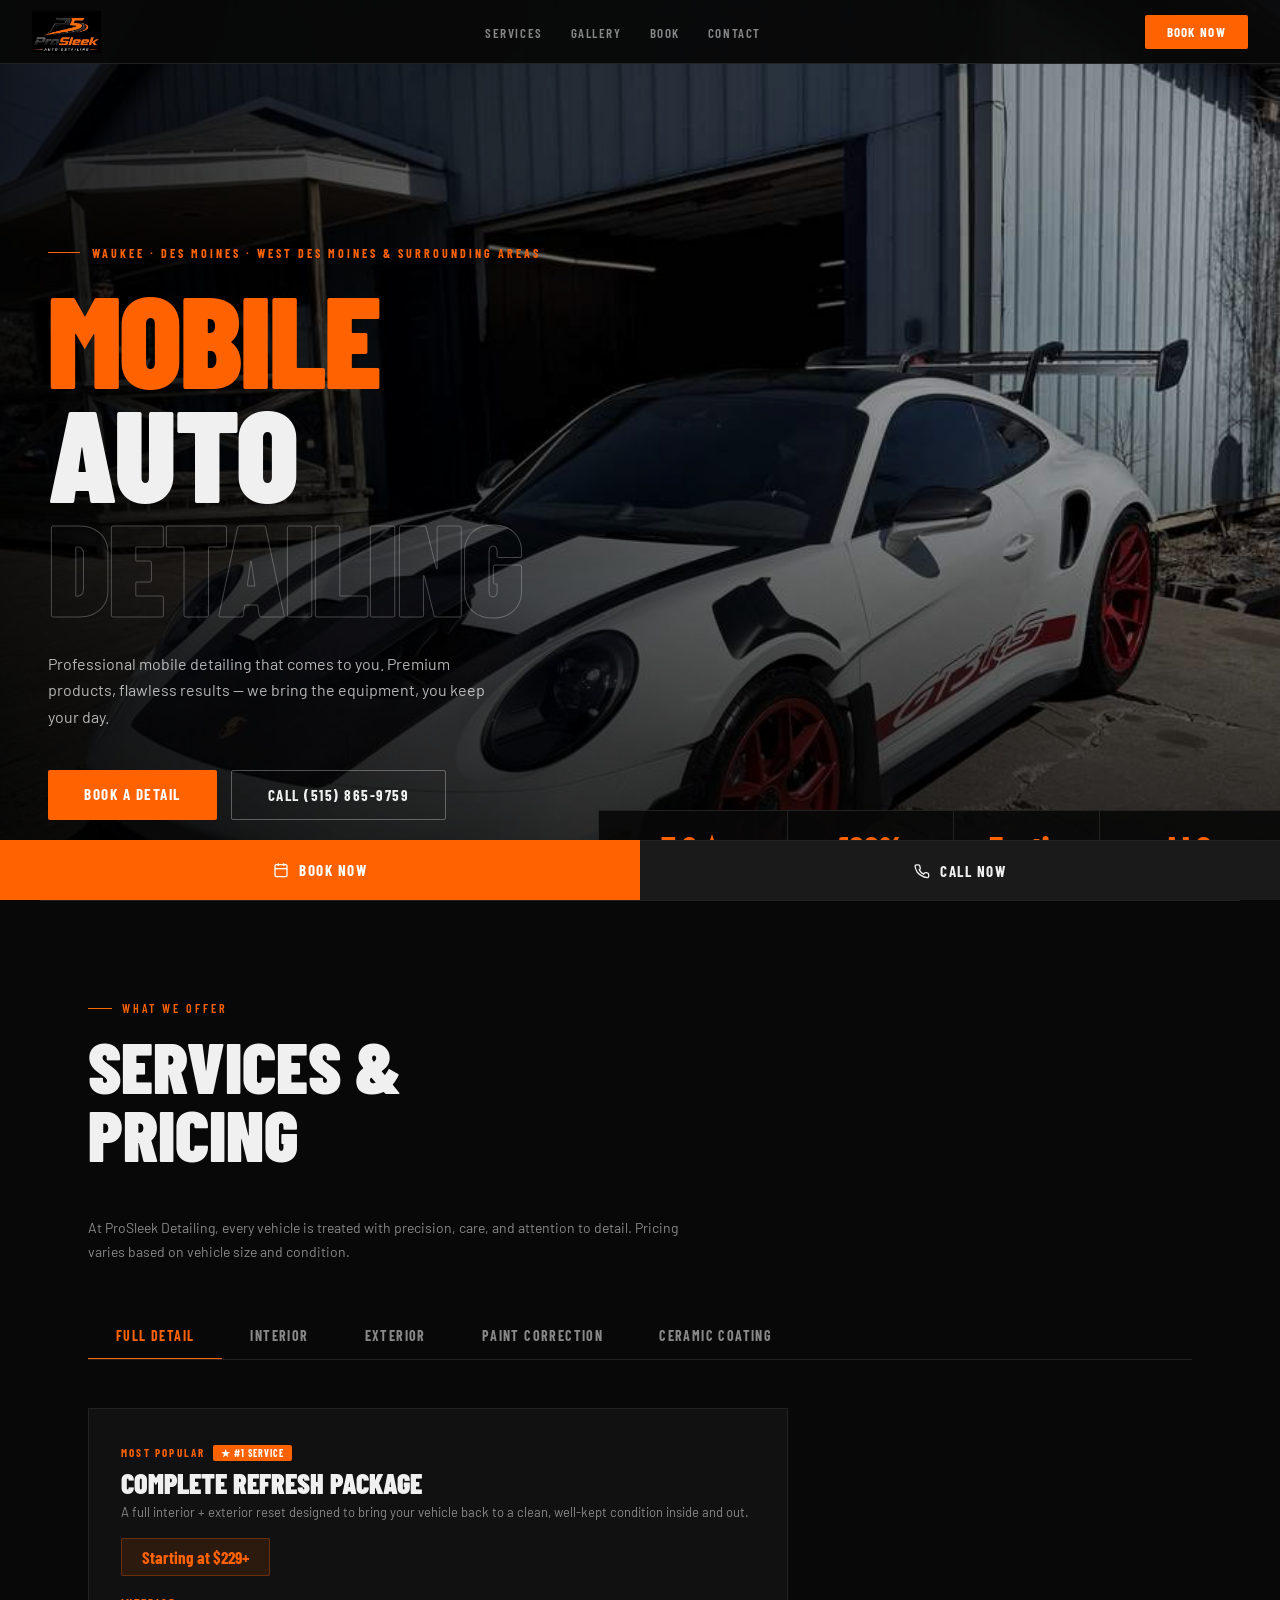
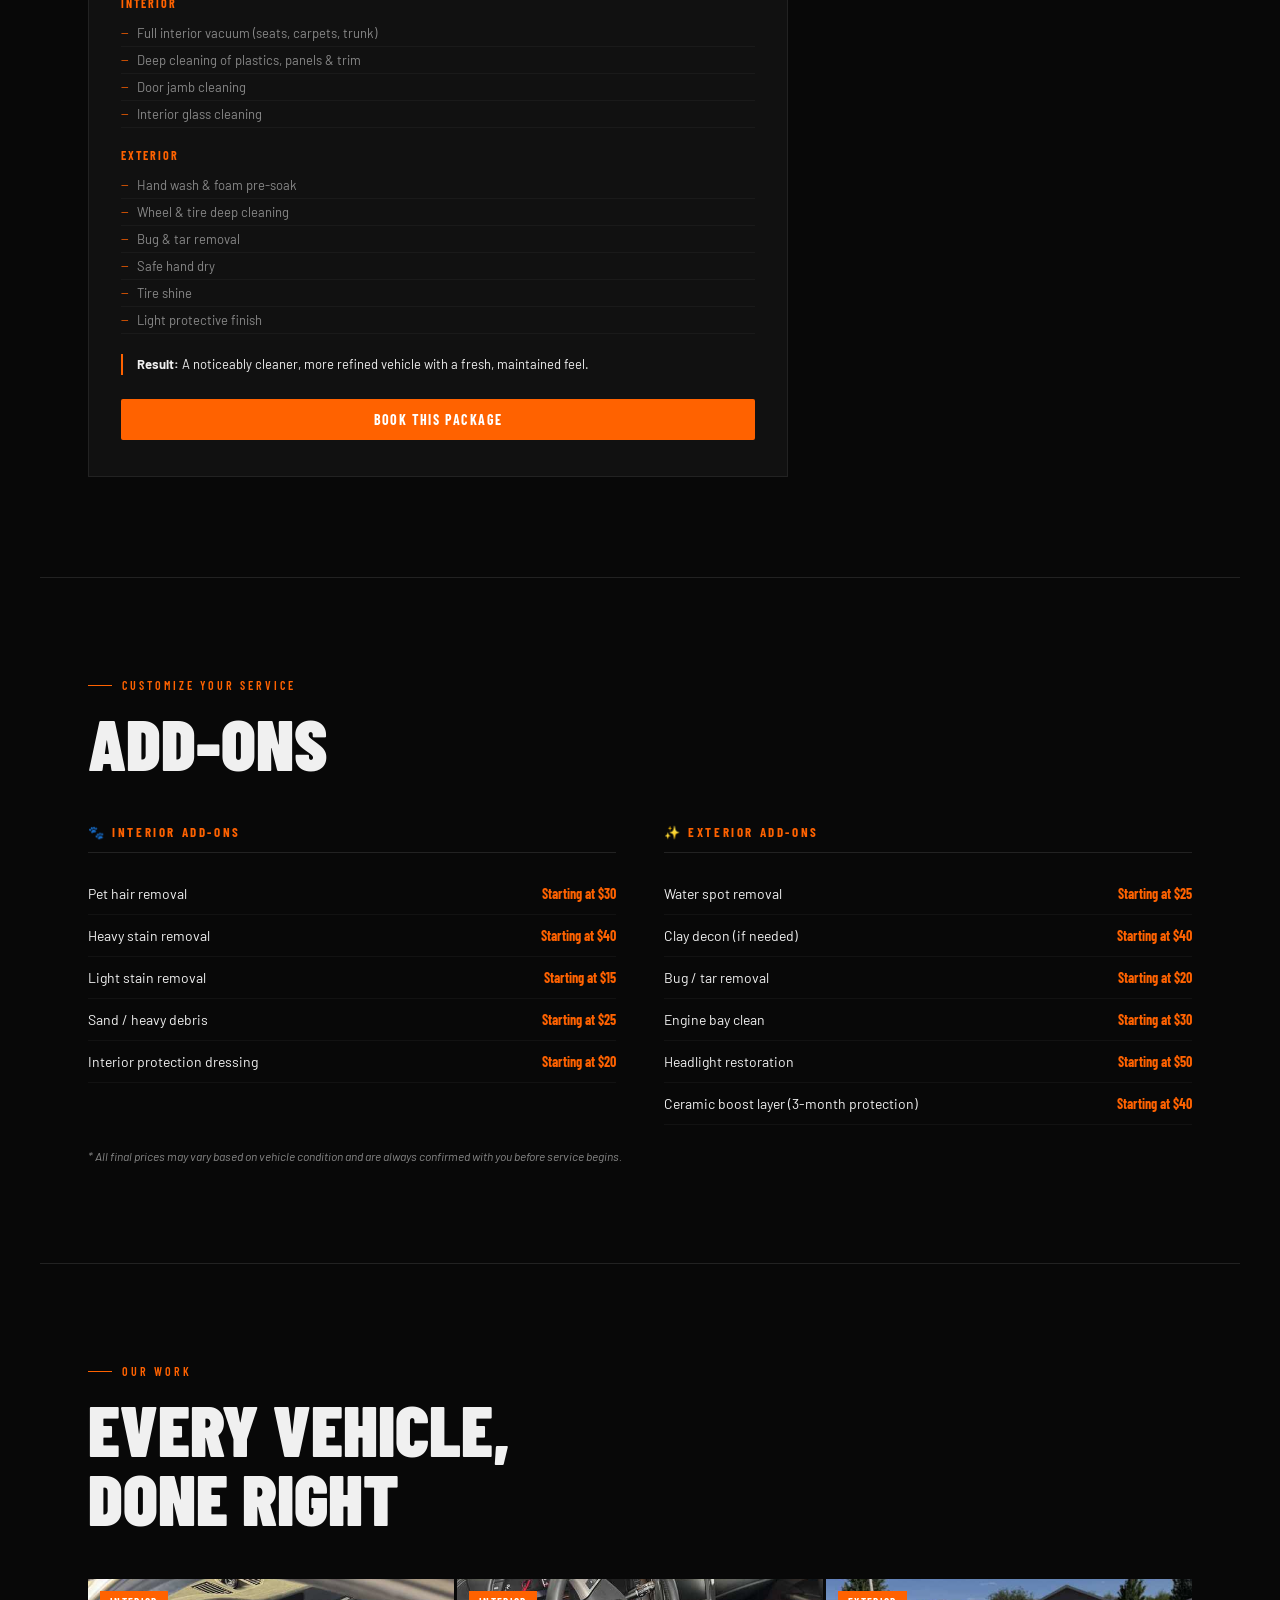
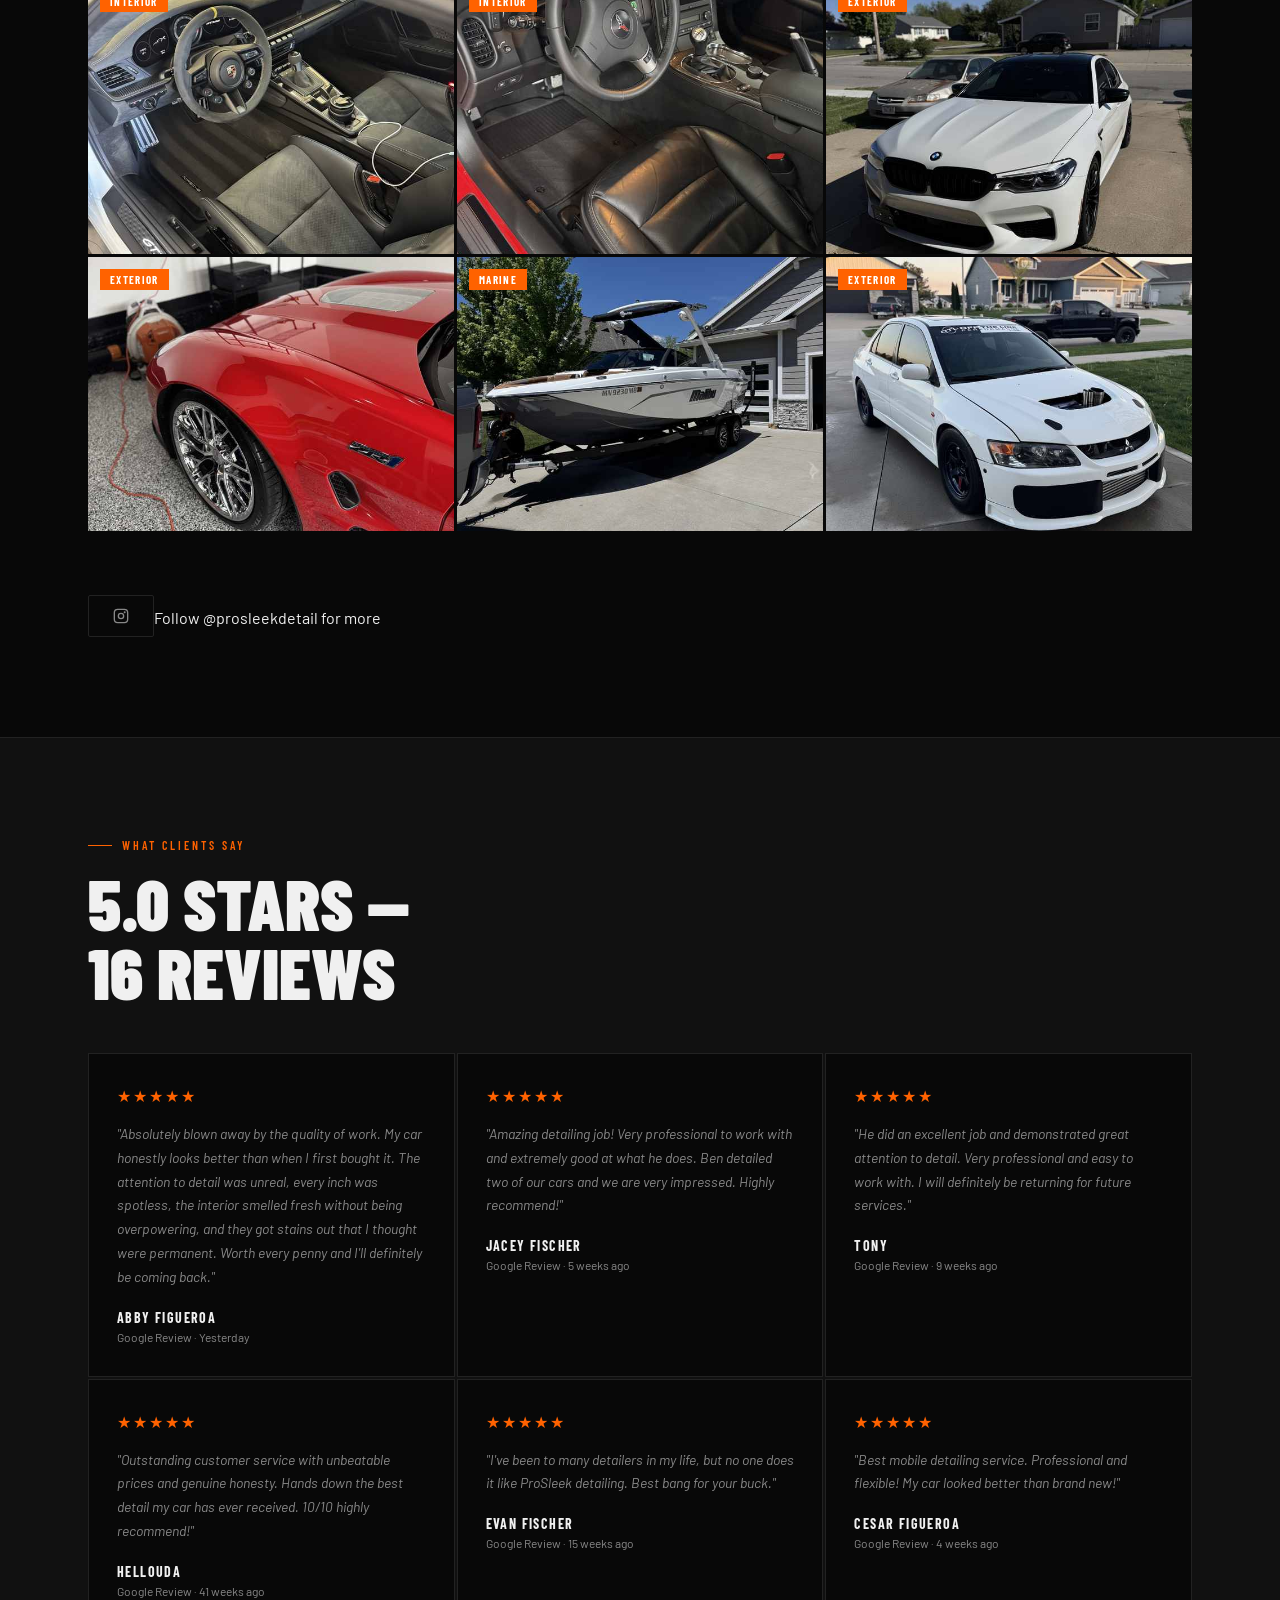
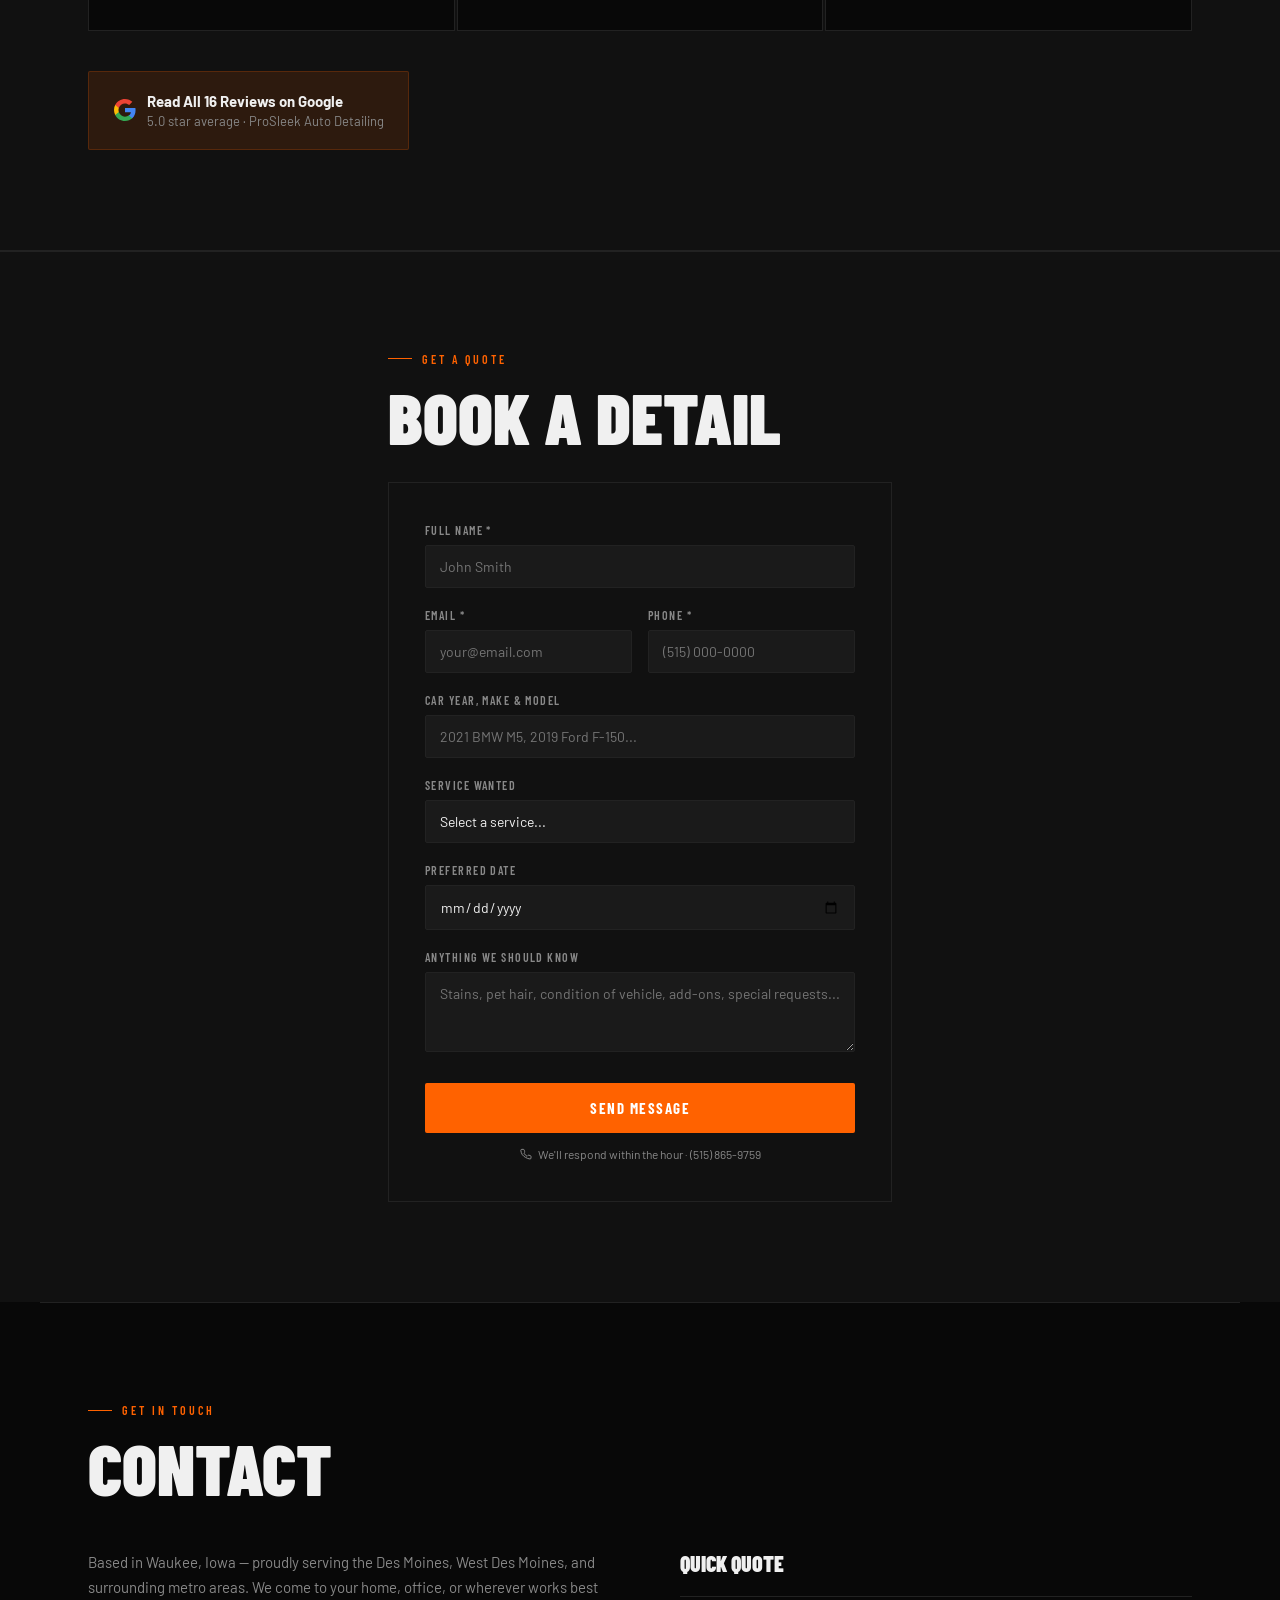
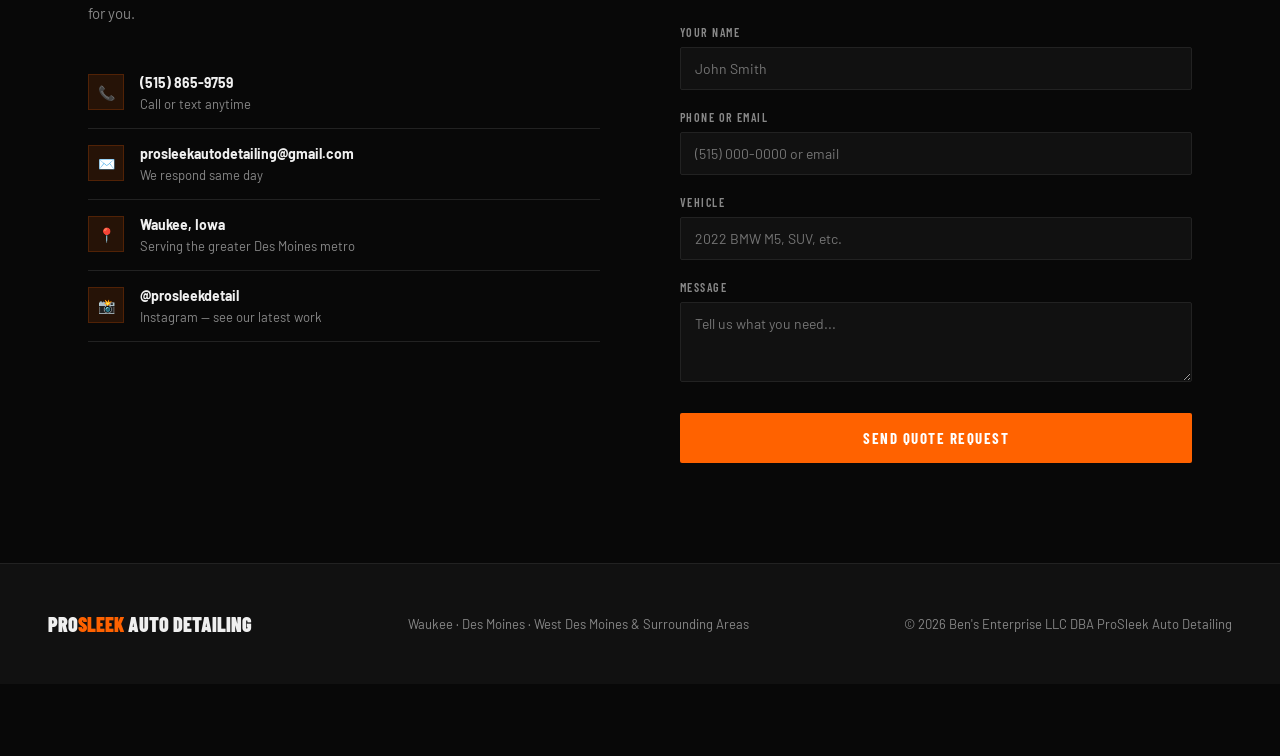
==== index.html @ 7d6d7a56 "Add files via upload" ====
<!DOCTYPE html>
<html lang="en">
<head>
<meta charset="UTF-8">
<meta name="viewport" content="width=device-width, initial-scale=1.0">
<title>ProSleek Auto Detailing — Waukee, IA</title>
<link href="https://fonts.googleapis.com/css2?family=Barlow+Condensed:wght@400;600;700;800;900&family=Barlow:wght@300;400;500&display=swap" rel="stylesheet">
<style>
:root {
  --orange: #FF6200;
  --bg: #080808;
  --surface: #111111;
  --surface2: #1a1a1a;
  --border: #222222;
  --text: #f0f0f0;
  --muted: #888888;
  --orange-dim: rgba(255,98,0,0.12);
}
*{margin:0;padding:0;box-sizing:border-box;}
html{scroll-behavior:smooth;}
body{background:var(--bg);color:var(--text);font-family:'Barlow',sans-serif;font-weight:400;overflow-x:hidden;padding-bottom:72px;}

/* NAV */
nav{position:fixed;top:0;left:0;right:0;z-index:100;display:flex;align-items:center;justify-content:space-between;padding:0 32px;height:64px;background:rgba(8,8,8,0.95);backdrop-filter:blur(16px);border-bottom:1px solid var(--border);}
.nav-logo img{height:40px;width:auto;display:block;}
.nav-links{display:flex;gap:28px;list-style:none;}
.nav-links a{font-family:'Barlow Condensed',sans-serif;font-weight:600;font-size:13px;letter-spacing:0.12em;text-transform:uppercase;color:var(--muted);text-decoration:none;transition:color 0.2s;}
.nav-links a:hover{color:var(--orange);}
.nav-cta{background:var(--orange);color:#fff;padding:9px 22px;border-radius:2px;font-family:'Barlow Condensed',sans-serif;font-weight:700;font-size:13px;letter-spacing:0.1em;text-transform:uppercase;text-decoration:none;transition:opacity 0.2s;}
.nav-cta:hover{opacity:0.85;}
@media(max-width:600px){nav{padding:0 16px;}.nav-links{display:none;}}

/* HERO */
.hero{position:relative;min-height:100vh;display:flex;align-items:flex-end;padding:0 0 80px 0;overflow:hidden;}
.hero-bg{position:absolute;inset:0;background-image:url('[data-uri]');background-size:cover;background-position:center 30%;transform:scale(1.03);animation:heroZoom 8s ease-out forwards;}
@keyframes heroZoom{from{transform:scale(1.08);}to{transform:scale(1.0);}}
.hero-overlay{position:absolute;inset:0;background:linear-gradient(to right, rgba(0,0,0,0.85) 0%, rgba(0,0,0,0.5) 50%, rgba(0,0,0,0.2) 100%), linear-gradient(to top, rgba(0,0,0,0.7) 0%, transparent 60%);}
.hero-content{position:relative;padding:0 48px;max-width:700px;animation:heroIn 0.9s ease-out 0.2s both;}
@keyframes heroIn{from{opacity:0;transform:translateY(30px);}to{opacity:1;transform:translateY(0);}}
.hero-eyebrow{font-family:'Barlow Condensed',sans-serif;font-size:12px;font-weight:700;letter-spacing:0.25em;text-transform:uppercase;color:var(--orange);margin-bottom:20px;display:flex;align-items:center;gap:12px;}
.hero-eyebrow::before{content:'';display:block;width:32px;height:1px;background:var(--orange);}
.hero h1{font-family:'Barlow Condensed',sans-serif;font-weight:900;font-size:clamp(72px,11vw,130px);line-height:0.88;letter-spacing:-0.02em;text-transform:uppercase;margin-bottom:28px;}
.hero h1 .orange{color:var(--orange);}
.hero h1 .outline{-webkit-text-stroke:1px rgba(255,255,255,0.25);color:transparent;}
.hero-sub{font-size:16px;color:rgba(255,255,255,0.7);max-width:440px;line-height:1.65;margin-bottom:40px;}
.hero-actions{display:flex;gap:14px;flex-wrap:wrap;}
.btn-primary{background:var(--orange);color:#fff;padding:15px 36px;font-family:'Barlow Condensed',sans-serif;font-weight:700;font-size:15px;letter-spacing:0.1em;text-transform:uppercase;text-decoration:none;border:none;cursor:pointer;border-radius:2px;transition:opacity 0.2s,transform 0.15s;display:inline-block;}
.btn-primary:hover{opacity:0.88;transform:translateY(-1px);}
.btn-ghost{background:transparent;color:var(--text);padding:15px 36px;font-family:'Barlow Condensed',sans-serif;font-weight:700;font-size:15px;letter-spacing:0.1em;text-transform:uppercase;text-decoration:none;border:1px solid rgba(255,255,255,0.3);cursor:pointer;border-radius:2px;transition:border-color 0.2s,color 0.2s;display:inline-block;}
.btn-ghost:hover{border-color:var(--orange);color:var(--orange);}
.hero-stats{position:absolute;bottom:0;right:0;display:flex;background:rgba(8,8,8,0.9);border-top:1px solid var(--border);border-left:1px solid var(--border);}
.hero-stat{padding:20px 32px;border-right:1px solid var(--border);text-align:center;}
.hero-stat:last-child{border-right:none;}
.hero-stat-num{font-family:'Barlow Condensed',sans-serif;font-weight:900;font-size:32px;color:var(--orange);line-height:1;}
.hero-stat-label{font-size:11px;letter-spacing:0.12em;text-transform:uppercase;color:var(--muted);margin-top:4px;}
@media(max-width:768px){.hero-content{padding:0 24px;}.hero-stats{position:relative;bottom:auto;right:auto;width:100%;margin-top:40px;}.hero-stat{flex:1;padding:16px 12px;}.hero-stat-num{font-size:24px;}}

/* SECTION COMMON */
.section{padding:100px 48px;max-width:1200px;margin:0 auto;}
.section-label{font-family:'Barlow Condensed',sans-serif;font-size:12px;font-weight:600;letter-spacing:0.25em;text-transform:uppercase;color:var(--orange);margin-bottom:16px;display:flex;align-items:center;gap:10px;}
.section-label::before{content:'';display:block;width:24px;height:1px;background:var(--orange);}
.section-title{font-family:'Barlow Condensed',sans-serif;font-weight:900;font-size:clamp(40px,6vw,72px);line-height:0.95;text-transform:uppercase;margin-bottom:48px;}
@media(max-width:600px){.section{padding:72px 20px;}}

/* DIVIDER */
.divider{border:none;border-top:1px solid var(--border);margin:0;}

/* PHOTO STRIP */
.photo-strip{display:grid;grid-template-columns:repeat(4,1fr);gap:3px;}
@media(max-width:768px){.photo-strip{grid-template-columns:repeat(2,1fr);}}
.strip-item{aspect-ratio:4/3;overflow:hidden;position:relative;cursor:pointer;}
.strip-item img{width:100%;height:100%;object-fit:cover;transition:transform 0.5s ease,filter 0.3s;filter:grayscale(15%) brightness(0.9);}
.strip-item:hover img{transform:scale(1.06);filter:grayscale(0%) brightness(1);}
.strip-item-label{position:absolute;bottom:0;left:0;right:0;background:linear-gradient(transparent,rgba(0,0,0,0.75));padding:20px 14px 12px;font-family:'Barlow Condensed',sans-serif;font-size:12px;font-weight:700;letter-spacing:0.15em;text-transform:uppercase;color:rgba(255,255,255,0.7);opacity:0;transition:opacity 0.3s;}
.strip-item:hover .strip-item-label{opacity:1;}

/* SERVICES */
.service-tabs{display:flex;gap:0;margin-bottom:48px;border-bottom:1px solid var(--border);overflow-x:auto;-webkit-overflow-scrolling:touch;scrollbar-width:none;white-space:nowrap;}
.service-tabs::-webkit-scrollbar{display:none;}
.tab-btn{font-family:'Barlow Condensed',sans-serif;font-weight:700;font-size:14px;letter-spacing:0.1em;text-transform:uppercase;color:var(--muted);background:none;border:none;padding:14px 28px;cursor:pointer;border-bottom:2px solid transparent;margin-bottom:-1px;transition:color 0.2s,border-color 0.2s;}
.tab-btn.active{color:var(--orange);border-bottom-color:var(--orange);}
.tab-btn:hover:not(.active){color:var(--text);}
.tab-panels-wrap{min-height:520px;}
.tab-panel{display:none;animation:fadeTab 0.2s ease;}
@keyframes fadeTab{from{opacity:0;}to{opacity:1;}}
.tab-panel.active{display:grid;grid-template-columns:repeat(auto-fill,minmax(320px,1fr));gap:2px;}
@media(max-width:600px){.tab-panels-wrap{min-height:auto;}}
.service-card{background:var(--surface);padding:36px 32px;border:1px solid var(--border);position:relative;overflow:hidden;transition:border-color 0.2s;}
.service-card:hover{border-color:rgba(255,98,0,0.4);}
.service-card::before{content:'';position:absolute;top:0;left:0;right:0;height:2px;background:var(--orange);transform:scaleX(0);transform-origin:left;transition:transform 0.3s;}
.service-card:hover::before{transform:scaleX(1);}
.card-tier{font-family:'Barlow Condensed',sans-serif;font-size:11px;font-weight:700;letter-spacing:0.2em;text-transform:uppercase;color:var(--orange);margin-bottom:8px;}
.card-name{font-family:'Barlow Condensed',sans-serif;font-weight:900;font-size:28px;text-transform:uppercase;margin-bottom:6px;line-height:1;}
.card-desc{font-size:13px;color:var(--muted);margin-bottom:16px;line-height:1.5;}
.card-time{font-size:12px;color:var(--muted);margin-bottom:20px;display:flex;align-items:center;gap:6px;}
.card-pricing{display:flex;gap:10px;margin-bottom:20px;flex-wrap:wrap;}
.price-chip{background:var(--orange-dim);border:1px solid rgba(255,98,0,0.3);padding:8px 20px;border-radius:2px;font-family:'Barlow Condensed',sans-serif;font-size:17px;font-weight:700;color:var(--orange);}
.price-chip span{font-size:11px;font-weight:400;color:var(--muted);margin-left:4px;}
.card-includes{list-style:none;margin-bottom:28px;}
.card-includes li{font-size:13px;color:var(--muted);padding:5px 0;border-bottom:1px solid rgba(255,255,255,0.04);display:flex;align-items:flex-start;gap:8px;}
.card-includes li::before{content:'—';color:var(--orange);font-size:11px;margin-top:1px;flex-shrink:0;}
.book-card-btn{width:100%;background:var(--orange);color:#fff;padding:12px;font-family:'Barlow Condensed',sans-serif;font-weight:700;font-size:14px;letter-spacing:0.1em;text-transform:uppercase;border:none;cursor:pointer;border-radius:2px;transition:opacity 0.2s;}
.book-card-btn:hover{opacity:0.85;}

/* ADD-ONS */
.addons-grid{display:grid;grid-template-columns:1fr 1fr;gap:48px;margin-top:16px;}
@media(max-width:768px){.addons-grid{grid-template-columns:1fr;}}
.addon-group h3{font-family:'Barlow Condensed',sans-serif;font-weight:700;font-size:13px;letter-spacing:0.2em;text-transform:uppercase;color:var(--orange);margin-bottom:20px;padding-bottom:12px;border-bottom:1px solid var(--border);}
.addon-item{display:flex;justify-content:space-between;align-items:center;padding:12px 0;border-bottom:1px solid rgba(255,255,255,0.04);}
.addon-name{font-size:14px;color:var(--text);}
.addon-price{font-family:'Barlow Condensed',sans-serif;font-weight:700;font-size:14px;color:var(--orange);white-space:nowrap;}

/* GALLERY GRID */
.gallery-grid{display:grid;grid-template-columns:repeat(3,1fr);gap:3px;}
@media(max-width:600px){.gallery-grid{grid-template-columns:repeat(2,1fr);}}
.gallery-item{aspect-ratio:4/3;overflow:hidden;position:relative;cursor:pointer;}
.gallery-item img{width:100%;height:100%;object-fit:cover;transition:transform 0.5s ease,filter 0.3s;filter:grayscale(10%);}
.gallery-item:hover img{transform:scale(1.06);filter:grayscale(0%);}
.gallery-tag{position:absolute;top:12px;left:12px;background:var(--orange);color:#fff;font-family:'Barlow Condensed',sans-serif;font-size:11px;font-weight:700;letter-spacing:0.12em;text-transform:uppercase;padding:4px 10px;}
.gallery-ig-link{display:inline-flex;align-items:center;gap:10px;margin-top:32px;font-family:'Barlow Condensed',sans-serif;font-weight:700;font-size:14px;letter-spacing:0.1em;text-transform:uppercase;color:var(--muted);text-decoration:none;border:1px solid var(--border);padding:12px 24px;border-radius:2px;transition:color 0.2s,border-color 0.2s;}
.gallery-ig-link:hover{color:var(--orange);border-color:var(--orange);}

/* TESTIMONIALS */
.testimonials-bg{background:var(--surface);border-top:1px solid var(--border);border-bottom:1px solid var(--border);}
.testimonials-grid{display:grid;grid-template-columns:repeat(3,1fr);gap:2px;}
@media(max-width:768px){.testimonials-grid{grid-template-columns:1fr;}}
.review-card{background:var(--bg);padding:32px 28px;border:1px solid var(--border);}
.review-stars{color:var(--orange);font-size:16px;margin-bottom:16px;letter-spacing:2px;}
.review-text{font-size:14px;color:var(--muted);line-height:1.7;margin-bottom:20px;font-style:italic;}
.review-author{font-family:'Barlow Condensed',sans-serif;font-weight:700;font-size:14px;letter-spacing:0.1em;text-transform:uppercase;}
.review-source{font-size:12px;color:var(--muted);margin-top:4px;}
.google-badge{display:flex;align-items:center;gap:10px;margin-top:40px;padding:20px 24px;background:var(--orange-dim);border:1px solid rgba(255,98,0,0.2);border-radius:2px;text-decoration:none;width:fit-content;}
.google-badge-text strong{display:block;font-size:15px;color:var(--text);}
.google-badge-text span{font-size:13px;color:var(--muted);}

/* BOOKING */
.booking-wrap{background:var(--surface);border-top:1px solid var(--border);}
.booking-layout{max-width:1200px;margin:0 auto;padding:100px 48px;display:grid;grid-template-columns:1fr 420px;gap:80px;align-items:start;}
@media(max-width:900px){.booking-layout{grid-template-columns:1fr;padding:72px 20px;}}
.booking-info h3{font-family:'Barlow Condensed',sans-serif;font-weight:700;font-size:18px;margin-bottom:16px;text-transform:uppercase;}
.booking-info p{font-size:14px;color:var(--muted);line-height:1.7;margin-bottom:32px;}
.deposit-box{background:var(--orange-dim);border:1px solid rgba(255,98,0,0.25);padding:20px 24px;border-radius:2px;margin-bottom:32px;}
.deposit-box .deposit-title{font-family:'Barlow Condensed',sans-serif;font-weight:700;font-size:13px;letter-spacing:0.1em;text-transform:uppercase;color:var(--orange);margin-bottom:8px;}
.deposit-box p{font-size:13px;color:var(--muted);margin-bottom:0;line-height:1.6;}
.booking-steps{list-style:none;counter-reset:steps;}
.booking-steps li{counter-increment:steps;display:flex;gap:16px;align-items:flex-start;padding:16px 0;border-bottom:1px solid var(--border);}
.booking-steps li::before{content:counter(steps,decimal-leading-zero);font-family:'Barlow Condensed',sans-serif;font-weight:700;font-size:20px;color:var(--orange);flex-shrink:0;width:32px;}
.step-text strong{display:block;font-size:14px;margin-bottom:4px;}
.step-text span{font-size:13px;color:var(--muted);}
.booking-form{background:var(--bg);border:1px solid var(--border);padding:36px 32px;}
@media(max-width:600px){.booking-form{padding:24px 20px;}}
.form-title{font-family:'Barlow Condensed',sans-serif;font-weight:900;font-size:22px;text-transform:uppercase;margin-bottom:28px;padding-bottom:20px;border-bottom:1px solid var(--border);}
.form-group{margin-bottom:20px;}
.form-group label{display:block;font-family:'Barlow Condensed',sans-serif;font-size:12px;font-weight:600;letter-spacing:0.12em;text-transform:uppercase;color:var(--muted);margin-bottom:8px;}
.form-group input,.form-group select,.form-group textarea{width:100%;background:var(--surface2);border:1px solid var(--border);color:var(--text);padding:12px 14px;font-family:'Barlow',sans-serif;font-size:14px;border-radius:2px;outline:none;transition:border-color 0.2s;appearance:none;}
.form-group input:focus,.form-group select:focus,.form-group textarea:focus{border-color:var(--orange);}
.form-group textarea{min-height:80px;resize:vertical;}
.form-group select option{background:var(--surface2);}
.form-row{display:grid;grid-template-columns:1fr 1fr;gap:16px;}
@media(max-width:600px){.form-row{grid-template-columns:1fr;}}
.deposit-preview{background:var(--orange-dim);border:1px solid rgba(255,98,0,0.2);padding:14px 16px;border-radius:2px;margin:20px 0;display:none;}
.deposit-preview.show{display:block;}
.deposit-preview-row{display:flex;justify-content:space-between;align-items:center;}
.deposit-preview-label{font-size:13px;color:var(--muted);}
.deposit-preview-amount{font-family:'Barlow Condensed',sans-serif;font-weight:900;font-size:22px;color:var(--orange);}
.deposit-preview-sub{font-size:11px;color:var(--muted);margin-top:4px;text-align:right;}
.submit-btn{width:100%;background:var(--orange);color:#fff;padding:16px;font-family:'Barlow Condensed',sans-serif;font-weight:700;font-size:15px;letter-spacing:0.1em;text-transform:uppercase;border:none;cursor:pointer;border-radius:2px;transition:opacity 0.2s;margin-top:8px;}
.submit-btn:hover{opacity:0.85;}
.stripe-note{text-align:center;font-size:12px;color:var(--muted);margin-top:12px;display:flex;align-items:center;justify-content:center;gap:6px;}

/* CONTACT */
.contact-layout{display:grid;grid-template-columns:1fr 1fr;gap:80px;align-items:start;}
@media(max-width:768px){.contact-layout{grid-template-columns:1fr;gap:40px;}}
.contact-info p{font-size:15px;color:var(--muted);line-height:1.7;margin-bottom:32px;}
.contact-detail{display:flex;align-items:flex-start;gap:16px;padding:16px 0;border-bottom:1px solid var(--border);}
.contact-detail-icon{width:36px;height:36px;background:var(--orange-dim);border:1px solid rgba(255,98,0,0.2);display:flex;align-items:center;justify-content:center;flex-shrink:0;font-size:14px;}
.contact-detail-text strong{display:block;font-size:14px;margin-bottom:2px;}
.contact-detail-text span{font-size:13px;color:var(--muted);}
.quote-form .form-group input,.quote-form .form-group select,.quote-form .form-group textarea{background:var(--surface);}

/* MODAL */
.modal-overlay{display:none;position:fixed;inset:0;background:rgba(0,0,0,0.88);z-index:200;align-items:center;justify-content:center;padding:20px;backdrop-filter:blur(6px);}
.modal-overlay.open{display:flex;}
.modal{background:var(--surface);border:1px solid var(--border);padding:40px;max-width:520px;width:100%;position:relative;max-height:90vh;overflow-y:auto;}
@media(max-width:600px){.modal{padding:28px 20px;}}
.modal-close{position:absolute;top:16px;right:20px;background:none;border:none;color:var(--muted);font-size:22px;cursor:pointer;line-height:1;}
.modal-close:hover{color:var(--text);}
.modal-title{font-family:'Barlow Condensed',sans-serif;font-weight:900;font-size:26px;text-transform:uppercase;margin-bottom:6px;}
.modal-subtitle{font-size:13px;color:var(--muted);margin-bottom:28px;padding-bottom:20px;border-bottom:1px solid var(--border);}
.success-screen{display:none;text-align:center;padding:20px 0;}
.success-icon{width:60px;height:60px;background:var(--orange-dim);border:2px solid var(--orange);border-radius:50%;display:flex;align-items:center;justify-content:center;margin:0 auto 20px;font-size:24px;}
.success-screen h3{font-family:'Barlow Condensed',sans-serif;font-weight:900;font-size:26px;text-transform:uppercase;margin-bottom:12px;}
.success-screen p{font-size:14px;color:var(--muted);line-height:1.6;}

/* STICKY BOTTOM BAR */
.sticky-bar{position:fixed;bottom:0;left:0;right:0;z-index:150;display:grid;grid-template-columns:1fr 1fr;height:60px;}
.sticky-bar a{display:flex;align-items:center;justify-content:center;gap:10px;font-family:'Barlow Condensed',sans-serif;font-weight:700;font-size:15px;letter-spacing:0.1em;text-transform:uppercase;text-decoration:none;transition:opacity 0.2s;}
.sticky-bar a:hover{opacity:0.9;}
.sticky-book{background:var(--orange);color:#fff;}
.sticky-call{background:#1a1a1a;color:var(--text);border-top:1px solid var(--border);}

/* FOOTER */
footer{background:var(--surface);border-top:1px solid var(--border);padding:48px 48px;display:flex;align-items:center;justify-content:space-between;flex-wrap:wrap;gap:20px;}
.footer-logo{font-family:'Barlow Condensed',sans-serif;font-weight:900;font-size:20px;color:var(--text);}
.footer-logo span{color:var(--orange);}
.footer-text{font-size:13px;color:var(--muted);}
@media(max-width:600px){footer{padding:32px 20px;}}

/* NOTIFICATION */
.notif{position:fixed;bottom:80px;right:24px;background:var(--surface);border:1px solid var(--border);border-left:3px solid var(--orange);padding:16px 20px;z-index:300;font-size:14px;max-width:320px;transform:translateX(120%);transition:transform 0.3s;}
.notif.show{transform:translateX(0);}
.notif strong{display:block;margin-bottom:4px;font-size:15px;}
.notif span{color:var(--muted);font-size:13px;}
</style>
</head>
<body>

<!-- NAV -->
<nav>
  <a href="#" class="nav-logo"><img src="[data-uri]" alt="ProSleek Auto Detailing" style="height:42px;width:auto;display:block;"></a>
  <ul class="nav-links">
    <li><a href="#services">Services</a></li>
    <li><a href="#gallery">Gallery</a></li>
    <li><a href="#booking">Book</a></li>
    <li><a href="#contact">Contact</a></li>
  </ul>
  <a href="#booking" class="nav-cta">Book Now</a>
</nav>

<!-- HERO -->
<div class="hero">
  <div class="hero-bg"></div>
  <div class="hero-overlay"></div>
  <div class="hero-content">
    <div class="hero-eyebrow">Waukee · Des Moines · West Des Moines & Surrounding Areas</div>
    <h1>
      <span class="orange">Mobile</span><br>
      Auto<br>
      <span class="outline">Detailing</span>
    </h1>
    <p class="hero-sub">Professional mobile detailing that comes to you. Premium products, flawless results — we bring the equipment, you keep your day.</p>
    <div class="hero-actions">
      <a href="#booking" class="btn-primary">Book a Detail</a>
      <a href="tel:5158659759" class="btn-ghost">Call (515) 865-9759</a>
    </div>
  </div>
  <div class="hero-stats">
    <div class="hero-stat">
      <div class="hero-stat-num">5.0★</div>
      <div class="hero-stat-label">16 Google Reviews</div>
    </div>
    <div class="hero-stat">
      <div class="hero-stat-num">100%</div>
      <div class="hero-stat-label">Mobile Service</div>
    </div>
    <div class="hero-stat">
      <div class="hero-stat-num">Exotic</div>
      <div class="hero-stat-label">to Everyday</div>
    </div>
    <div class="hero-stat">
      <div class="hero-stat-num">LLC</div>
      <div class="hero-stat-label">Insured Business</div>
    </div>
  </div>
</div>

<!-- SERVICES -->
<section id="services" class="section" style="border-top:1px solid var(--border);">
  <div class="section-label">What We Offer</div>
  <div class="section-title">Services &<br>Pricing</div>
  <p style="font-size:14px;color:var(--muted);line-height:1.75;max-width:620px;margin-bottom:48px;">At ProSleek Detailing, every vehicle is treated with precision, care, and attention to detail. Pricing varies based on vehicle size and condition.</p>

  <div class="service-tabs">
    <button class="tab-btn active" onclick="switchTab('full',event)">Full Detail</button>
    <button class="tab-btn" onclick="switchTab('interior',event)">Interior</button>
    <button class="tab-btn" onclick="switchTab('exterior',event)">Exterior</button>
    <button class="tab-btn" onclick="switchTab('correction',event)">Paint Correction</button>
    <button class="tab-btn" onclick="switchTab('ceramic',event)">Ceramic Coating</button>
  </div>

  <div class="tab-panels-wrap">

  <!-- FULL DETAIL -->
  <div class="tab-panel active" id="tab-full">
    <div class="service-card" style="grid-column:1/-1;max-width:700px;">
      <div class="card-tier" style="display:flex;align-items:center;gap:8px;">Most Popular <span style="background:var(--orange);color:#fff;font-size:10px;padding:2px 8px;border-radius:2px;letter-spacing:0.1em;">★ #1 SERVICE</span></div>
      <div class="card-name">Complete Refresh Package</div>
      <div class="card-desc">A full interior + exterior reset designed to bring your vehicle back to a clean, well-kept condition inside and out.</div>
      <div class="card-pricing"><div class="price-chip">Starting at $229+</div></div>
      <p style="font-family:'Barlow Condensed',sans-serif;font-size:12px;font-weight:700;letter-spacing:0.15em;text-transform:uppercase;color:var(--orange);margin-bottom:10px;">Interior</p>
      <ul class="card-includes" style="margin-bottom:20px;">
        <li>Full interior vacuum (seats, carpets, trunk)</li>
        <li>Deep cleaning of plastics, panels &amp; trim</li>
        <li>Door jamb cleaning</li>
        <li>Interior glass cleaning</li>
      </ul>
      <p style="font-family:'Barlow Condensed',sans-serif;font-size:12px;font-weight:700;letter-spacing:0.15em;text-transform:uppercase;color:var(--orange);margin-bottom:10px;">Exterior</p>
      <ul class="card-includes" style="margin-bottom:20px;">
        <li>Hand wash &amp; foam pre-soak</li>
        <li>Wheel &amp; tire deep cleaning</li>
        <li>Bug &amp; tar removal</li>
        <li>Safe hand dry</li>
        <li>Tire shine</li>
        <li>Light protective finish</li>
      </ul>
      <div style="border-left:2px solid var(--orange);padding-left:14px;margin-bottom:24px;">
        <p style="font-size:13px;color:var(--text);line-height:1.6;margin:0;"><strong>Result:</strong> A noticeably cleaner, more refined vehicle with a fresh, maintained feel.</p>
      </div>
      <button class="book-card-btn" onclick="document.getElementById('booking').scrollIntoView({behavior:'smooth'})">Book This Package</button>
    </div>
  </div>

  <!-- INTERIOR -->
  <div class="tab-panel" id="tab-interior">
    <div class="service-card" style="grid-column:1/-1;max-width:700px;">
      <div class="card-tier">Interior Detail</div>
      <div class="card-name">Essential Interior Refresh</div>
      <div class="card-desc">A focused interior reset designed to remove built-up grime and restore a clean, comfortable driving space.</div>
      <div class="card-pricing"><div class="price-chip">Starting at $189+</div></div>
      <ul class="card-includes">
        <li>Full interior vacuum</li>
        <li>Deep cleaning of all plastics, panels &amp; trim</li>
        <li>Door jamb cleaning</li>
        <li>Interior glass cleaning</li>
      </ul>
      <div style="border-left:2px solid var(--orange);padding-left:14px;margin-bottom:24px;">
        <p style="font-size:13px;color:var(--text);line-height:1.6;margin:0;"><strong>Result:</strong> A noticeably cleaner cabin with a refreshed, comfortable feel every time you drive.</p>
      </div>
      <button class="book-card-btn" onclick="document.getElementById('booking').scrollIntoView({behavior:'smooth'})">Book This Package</button>
    </div>
  </div>

  <!-- EXTERIOR -->
  <div class="tab-panel" id="tab-exterior">
    <div class="service-card" style="grid-column:1/-1;max-width:700px;">
      <div class="card-tier">Exterior Detail</div>
      <div class="card-name">Signature Exterior Refresh</div>
      <div class="card-desc">A safe, thorough exterior service designed to remove buildup and restore gloss while protecting your paint.</div>
      <div class="card-pricing"><div class="price-chip">Starting at $99+</div></div>
      <ul class="card-includes">
        <li>Hand wash &amp; foam pre-soak</li>
        <li>Wheel &amp; tire cleaning</li>
        <li>Bug &amp; tar removal</li>
        <li>Safe hand drying</li>
        <li>Tire shine</li>
        <li>Light protective gloss layer</li>
      </ul>
      <div style="border-left:2px solid var(--orange);padding-left:14px;margin-bottom:24px;">
        <p style="font-size:13px;color:var(--text);line-height:1.6;margin:0;"><strong>Result:</strong> A cleaner, glossier exterior with improved protection from daily driving conditions.</p>
      </div>
      <button class="book-card-btn" onclick="document.getElementById('booking').scrollIntoView({behavior:'smooth'})">Book This Package</button>
    </div>
  </div>

  <!-- PAINT CORRECTION -->
  <div class="tab-panel" id="tab-correction">
    <div class="service-card">
      <div class="card-tier">Paint Correction</div>
      <div class="card-name">Gloss Enhancement Polish</div>
      <div class="card-desc">Light correction designed to remove swirl marks and restore gloss, depth, and clarity to your paint.</div>
      <div class="card-pricing"><div class="price-chip" style="background:var(--surface2);border-color:var(--border);color:var(--text);">Custom Quote</div></div>
      <ul class="card-includes">
        <li>Single-stage machine polish</li>
        <li>Removes light swirl marks &amp; oxidation</li>
        <li>Paint decontamination included</li>
      </ul>
      <div style="border-left:2px solid var(--orange);padding-left:14px;margin-bottom:24px;">
        <p style="font-size:13px;color:var(--text);line-height:1.6;margin:0;"><strong>Result:</strong> A noticeably glossier finish with improved clarity and depth.</p>
      </div>
      <p style="font-size:12px;color:var(--muted);margin-bottom:20px;font-style:italic;">Inspection required for accurate pricing.</p>
      <button class="book-card-btn" onclick="document.getElementById('booking').scrollIntoView({behavior:'smooth'})">Request a Quote</button>
    </div>
    <div class="service-card" style="border-color:rgba(255,98,0,0.35);">
      <div class="card-tier" style="display:flex;align-items:center;gap:8px;">Paint Correction <span style="background:var(--orange);color:#fff;font-size:10px;padding:2px 8px;border-radius:2px;letter-spacing:0.1em;">BEST RESULTS</span></div>
      <div class="card-name">Precision Correction Detail</div>
      <div class="card-desc">A multi-stage correction process designed to significantly reduce swirl marks, scratches, and restore a refined, near-showroom finish.</div>
      <div class="card-pricing"><div class="price-chip" style="background:var(--surface2);border-color:var(--border);color:var(--text);">Custom Quote</div></div>
      <ul class="card-includes">
        <li>Two-stage machine polishing</li>
        <li>Removes moderate to heavy defects</li>
        <li>Paint decontamination included</li>
      </ul>
      <div style="border-left:2px solid var(--orange);padding-left:14px;margin-bottom:24px;">
        <p style="font-size:13px;color:var(--text);line-height:1.6;margin:0;"><strong>Result:</strong> A dramatically improved finish with deep gloss and clarity.</p>
      </div>
      <p style="font-size:12px;color:var(--muted);margin-bottom:20px;font-style:italic;">Inspection required for accurate pricing.</p>
      <button class="book-card-btn" onclick="document.getElementById('booking').scrollIntoView({behavior:'smooth'})">Request a Quote</button>
    </div>
  </div>

  <!-- CERAMIC -->
  <div class="tab-panel" id="tab-ceramic">
    <div class="service-card" style="grid-column:1/-1;max-width:700px;">
      <div class="card-tier" style="display:flex;align-items:center;gap:8px;">Ceramic Coating <span style="background:var(--orange);color:#fff;font-size:10px;padding:2px 8px;border-radius:2px;letter-spacing:0.1em;">PREMIUM</span></div>
      <div class="card-name">Ceramic Shield Package</div>
      <div class="card-desc">Premium long-term protection designed to lock in gloss, protect your paint, and make maintenance dramatically easier.</div>
      <div class="card-pricing"><div class="price-chip" style="background:var(--surface2);border-color:var(--border);color:var(--text);">Custom Quote</div></div>
      <ul class="card-includes">
        <li>Full decontamination wash</li>
        <li>Paint prep &amp; polishing (required)</li>
        <li>Professional 3-year ceramic coating application</li>
        <li>Hydrophobic protection &amp; enhanced gloss</li>
      </ul>
      <div style="border-left:2px solid var(--orange);padding-left:14px;margin-bottom:20px;">
        <p style="font-size:13px;color:var(--text);line-height:1.6;margin:0;"><strong>Result:</strong> A long-lasting protective layer that keeps your vehicle cleaner, glossier, and easier to maintain year-round.</p>
      </div>
      <div style="background:var(--orange-dim);border:1px solid rgba(255,98,0,0.2);padding:14px 16px;margin-bottom:20px;border-radius:2px;">
        <p style="font-size:12px;color:var(--muted);line-height:1.6;margin:0;">Pricing depends on vehicle size and paint condition. Paint correction may be required prior to coating. <strong style="color:var(--text);">Consultation required before booking.</strong></p>
      </div>
      <button class="book-card-btn" onclick="document.getElementById('booking').scrollIntoView({behavior:'smooth'})">Request a Consultation</button>
    </div>
  </div>

  </div><!-- end tab-panels-wrap -->

</section>

<!-- ADD-ONS -->
<section id="addons" class="section" style="border-top:1px solid var(--border);">
  <div class="section-label">Customize Your Service</div>
  <div class="section-title">Add-Ons</div>
  <div class="addons-grid">
    <div class="addon-group">
      <h3>🐾 Interior Add-Ons</h3>
      <div class="addon-item"><span class="addon-name">Pet hair removal</span><span class="addon-price">Starting at $30</span></div>
      <div class="addon-item"><span class="addon-name">Heavy stain removal</span><span class="addon-price">Starting at $40</span></div>
      <div class="addon-item"><span class="addon-name">Light stain removal</span><span class="addon-price">Starting at $15</span></div>
      <div class="addon-item"><span class="addon-name">Sand / heavy debris</span><span class="addon-price">Starting at $25</span></div>
      <div class="addon-item"><span class="addon-name">Interior protection dressing</span><span class="addon-price">Starting at $20</span></div>
    </div>
    <div class="addon-group">
      <h3>✨ Exterior Add-Ons</h3>
      <div class="addon-item"><span class="addon-name">Water spot removal</span><span class="addon-price">Starting at $25</span></div>
      <div class="addon-item"><span class="addon-name">Clay decon (if needed)</span><span class="addon-price">Starting at $40</span></div>
      <div class="addon-item"><span class="addon-name">Bug / tar removal</span><span class="addon-price">Starting at $20</span></div>
      <div class="addon-item"><span class="addon-name">Engine bay clean</span><span class="addon-price">Starting at $30</span></div>
      <div class="addon-item"><span class="addon-name">Headlight restoration</span><span class="addon-price">Starting at $50</span></div>
      <div class="addon-item"><span class="addon-name">Ceramic boost layer (3-month protection)</span><span class="addon-price">Starting at $40</span></div>
    </div>
  </div>
<p style="font-size:12px;color:var(--muted);margin-top:24px;font-style:italic;">* All final prices may vary based on vehicle condition and are always confirmed with you before service begins.</p>
</section>

<!-- GALLERY -->
<section id="gallery" class="section" style="border-top:1px solid var(--border);">
  <div class="section-label">Our Work</div>
  <div class="section-title">Every Vehicle,<br>Done Right</div>
    <div class="gallery-grid">
    <div class="gallery-item"><img src="[data-uri]" alt="Porsche GT3 RS Interior" loading="lazy"><div class="gallery-tag">Interior</div></div>
    <div class="gallery-item"><img src="[data-uri]" alt="Corvette ZR1 Interior" loading="lazy"><div class="gallery-tag">Interior</div></div>
    <div class="gallery-item"><img src="[data-uri]" alt="BMW M5" loading="lazy"><div class="gallery-tag">Exterior</div></div>
    <div class="gallery-item"><img src="[data-uri]" alt="Corvette ZR1" loading="lazy"><div class="gallery-tag">Exterior</div></div>
    <div class="gallery-item"><img src="[data-uri]" alt="Malibu Wake Boat" loading="lazy"><div class="gallery-tag">Marine</div></div>
    <div class="gallery-item"><img src="[data-uri]" alt="Mitsubishi Evo" loading="lazy"><div class="gallery-tag">Exterior</div></div>
  </div>

  <div style="margin-top:32px;">
    <a href="https://www.instagram.com/prosleekdetail?igsh=cjNlMzR1OHV6Njdq&utm_source=qr" target="_blank" class="gallery-ig-link">
      <svg width="16" height="16" viewBox="0 0 24 24" fill="none" stroke="currentColor" stroke-width="2"><rect x="2" y="2" width="20" height="20" rx="5"/><circle cx="12" cy="12" r="4"/><circle cx="17.5" cy="6.5" r="1.5" fill="currentColor" stroke="none"/></svg>
      <a href="https://www.instagram.com/prosleekdetail?igsh=cjNlMzR1OHV6Njdq&utm_source=qr" target="_blank" style="color:inherit;text-decoration:none;">Follow @prosleekdetail for more</a>
    </a>
  </div>
</section>

<!-- TESTIMONIALS -->
<div class="testimonials-bg">
  <div class="section">
    <div class="section-label">What Clients Say</div>
    <div class="section-title">5.0 Stars —<br>16 Reviews</div>
    <div class="testimonials-grid">
      <div class="review-card">
        <div class="review-stars">★★★★★</div>
        <div class="review-text">"Absolutely blown away by the quality of work. My car honestly looks better than when I first bought it. The attention to detail was unreal, every inch was spotless, the interior smelled fresh without being overpowering, and they got stains out that I thought were permanent. Worth every penny and I'll definitely be coming back."</div>
        <div class="review-author">Abby Figueroa</div>
        <div class="review-source">Google Review · Yesterday</div>
      </div>
      <div class="review-card">
        <div class="review-stars">★★★★★</div>
        <div class="review-text">"Amazing detailing job! Very professional to work with and extremely good at what he does. Ben detailed two of our cars and we are very impressed. Highly recommend!"</div>
        <div class="review-author">Jacey Fischer</div>
        <div class="review-source">Google Review · 5 weeks ago</div>
      </div>
      <div class="review-card">
        <div class="review-stars">★★★★★</div>
        <div class="review-text">"He did an excellent job and demonstrated great attention to detail. Very professional and easy to work with. I will definitely be returning for future services."</div>
        <div class="review-author">Tony</div>
        <div class="review-source">Google Review · 9 weeks ago</div>
      </div>
      <div class="review-card">
        <div class="review-stars">★★★★★</div>
        <div class="review-text">"Outstanding customer service with unbeatable prices and genuine honesty. Hands down the best detail my car has ever received. 10/10 highly recommend!"</div>
        <div class="review-author">Hellouda</div>
        <div class="review-source">Google Review · 41 weeks ago</div>
      </div>
      <div class="review-card">
        <div class="review-stars">★★★★★</div>
        <div class="review-text">"I've been to many detailers in my life, but no one does it like ProSleek detailing. Best bang for your buck."</div>
        <div class="review-author">Evan Fischer</div>
        <div class="review-source">Google Review · 15 weeks ago</div>
      </div>
      <div class="review-card">
        <div class="review-stars">★★★★★</div>
        <div class="review-text">"Best mobile detailing service. Professional and flexible! My car looked better than brand new!"</div>
        <div class="review-author">Cesar Figueroa</div>
        <div class="review-source">Google Review · 4 weeks ago</div>
      </div>
    </div>
    <a href="https://share.google/DAp0gxXuPh62XpCbF" target="_blank" class="google-badge" style="margin-top:40px;">
      <svg width="24" height="24" viewBox="0 0 24 24"><path d="M22.56 12.25c0-.78-.07-1.53-.2-2.25H12v4.26h5.92c-.26 1.37-1.04 2.53-2.21 3.31v2.77h3.57c2.08-1.92 3.28-4.74 3.28-8.09z" fill="#4285F4"/><path d="M12 23c2.97 0 5.46-.98 7.28-2.66l-3.57-2.77c-.98.66-2.23 1.06-3.71 1.06-2.86 0-5.29-1.93-6.16-4.53H2.18v2.84C3.99 20.53 7.7 23 12 23z" fill="#34A853"/><path d="M5.84 14.09c-.22-.66-.35-1.36-.35-2.09s.13-1.43.35-2.09V7.07H2.18C1.43 8.55 1 10.22 1 12s.43 3.45 1.18 4.93l3.66-2.84z" fill="#FBBC05"/><path d="M12 5.38c1.62 0 3.06.56 4.21 1.64l3.15-3.15C17.45 2.09 14.97 1 12 1 7.7 1 3.99 3.47 2.18 7.07l3.66 2.84c.87-2.6 3.3-4.53 6.16-4.53z" fill="#EA4335"/></svg>
      <div class="google-badge-text"><strong>Read All 16 Reviews on Google</strong><span>5.0 star average · ProSleek Auto Detailing</span></div>
    </a>
  </div>
</div>

<!-- BOOKING -->
<div class="booking-wrap" id="booking">
  <div class="section" style="max-width:600px;margin:0 auto;">
    <div class="section-label">Get a Quote</div>
    <div class="section-title" style="margin-bottom:32px;">Book a Detail</div>
    <div class="booking-form" style="background:var(--surface);border:1px solid var(--border);padding:40px 36px;">

      <div class="form-group">
        <label>Full Name *</label>
        <input type="text" id="bf-name" placeholder="John Smith">
      </div>

      <div class="form-row">
        <div class="form-group">
          <label>Email *</label>
          <input type="email" id="bf-email" placeholder="your@email.com">
        </div>
        <div class="form-group">
          <label>Phone *</label>
          <input type="tel" id="bf-phone" placeholder="(515) 000-0000">
        </div>
      </div>

      <div class="form-group">
        <label>Car Year, Make & Model</label>
        <input type="text" id="bf-vehicle" placeholder="2021 BMW M5, 2019 Ford F-150...">
      </div>

      <div class="form-group">
        <label>Service Wanted</label>
        <select id="bf-package">
          <option value="">Select a service...</option>
          <option value="Restore Detail — Full Interior + Exterior">Restore Detail (Full Interior + Exterior)</option>
          <option value="Interior Restore — Deep Interior Clean">Interior Restore</option>
          <option value="Exterior Refine — Maintenance Wash">Exterior Refine</option>
          <option value="Ceramic Coating — 3-Year">Ceramic Coating — 3-Year ($599+)</option>
          <option value="Ceramic Coating — Polish + 3-Year">Polish + Ceramic Coating ($949+)</option>
          <option value="Ceramic Coating — Multi-Step Correction">Multi-Step Correction + Coating ($1,399+)</option>
          <option value="Paint Correction — 1-Step Enhancement">Paint Correction — 1-Step ($369+)</option>
          <option value="Paint Correction — 2-Step Correction">Paint Correction — 2-Step ($699+)</option>
          <option value="Not sure — need a recommendation">Not sure — need a recommendation</option>
        </select>
      </div>

      <div class="form-group">
        <label>Preferred Date</label>
        <input type="date" id="bf-date">
      </div>

      <div class="form-group">
        <label>Anything We Should Know</label>
        <textarea id="bf-notes" placeholder="Stains, pet hair, condition of vehicle, add-ons, special requests..."></textarea>
      </div>

      <button class="submit-btn" onclick="submitBooking()">Send Message</button>
      <div class="stripe-note" style="margin-top:14px;">
        <svg width="12" height="12" viewBox="0 0 24 24" fill="none" stroke="currentColor" stroke-width="2"><path d="M22 16.92v3a2 2 0 0 1-2.18 2 19.79 19.79 0 0 1-8.63-3.07A19.5 19.5 0 0 1 4.71 13.5a19.79 19.79 0 0 1-3.07-8.67A2 2 0 0 1 3.62 2.73h3a2 2 0 0 1 2 1.72c.127.96.361 1.903.7 2.81a2 2 0 0 1-.45 2.11L7.91 10.33a16 16 0 0 0 6.29 6.29l1.67-1.67a2 2 0 0 1 2.11-.45c.907.339 1.85.573 2.81.7A2 2 0 0 1 22 16.92z"/></svg>
        We'll respond within the hour · (515) 865-9759
      </div>

      <div class="success-screen" id="bookingSuccess" style="display:none;text-align:center;padding:20px 0;">
        <div class="success-icon" style="width:60px;height:60px;background:var(--orange-dim);border:2px solid var(--orange);border-radius:50%;display:flex;align-items:center;justify-content:center;margin:0 auto 20px;font-size:24px;">✓</div>
        <h3 style="font-family:'Barlow Condensed',sans-serif;font-weight:900;font-size:26px;text-transform:uppercase;margin-bottom:12px;">Message Sent!</h3>
        <p style="font-size:14px;color:var(--muted);line-height:1.6;">We got your request and will reach out within the hour to confirm your detail.</p>
      </div>

    </div>
  </div>
</div>

<!-- CONTACT -->
<section id="contact" class="section" style="border-top:1px solid var(--border);">
  <div class="section-label">Get in Touch</div>
  <div class="section-title">Contact</div>
  <div class="contact-layout">
    <div class="contact-info">
      <p>Based in Waukee, Iowa — proudly serving the Des Moines, West Des Moines, and surrounding metro areas. We come to your home, office, or wherever works best for you.</p>
      <div class="contact-detail">
        <div class="contact-detail-icon">📞</div>
        <div class="contact-detail-text"><strong>(515) 865-9759</strong><span>Call or text anytime</span></div>
      </div>
      <div class="contact-detail">
        <div class="contact-detail-icon">✉️</div>
        <div class="contact-detail-text"><strong>prosleekautodetailing@gmail.com</strong><span>We respond same day</span></div>
      </div>
      <div class="contact-detail">
        <div class="contact-detail-icon">📍</div>
        <div class="contact-detail-text"><strong>Waukee, Iowa</strong><span>Serving the greater Des Moines metro</span></div>
      </div>
      <div class="contact-detail">
        <div class="contact-detail-icon">📸</div>
        <div class="contact-detail-text"><a href="https://www.instagram.com/prosleekdetail?igsh=cjNlMzR1OHV6Njdq&utm_source=qr" target="_blank" style="color:inherit;text-decoration:none;"><strong>@prosleekdetail</strong></a><span>Instagram — see our latest work</span></div>
      </div>
    </div>
    <div class="quote-form">
      <div class="form-title">Quick Quote</div>
      <div class="form-group"><label>Your Name</label><input type="text" id="qf-name" placeholder="John Smith"></div>
      <div class="form-group"><label>Phone or Email</label><input type="text" id="qf-contact" placeholder="(515) 000-0000 or email"></div>
      <div class="form-group"><label>Vehicle</label><input type="text" id="qf-vehicle" placeholder="2022 BMW M5, SUV, etc."></div>
      <div class="form-group"><label>Message</label><textarea id="qf-message" placeholder="Tell us what you need..."></textarea></div>
      <button class="submit-btn" onclick="submitQuote()">Send Quote Request</button>
    </div>
  </div>
</section>

<!-- FOOTER -->
<footer>
  <div class="footer-logo">PRO<span>SLEEK</span> AUTO DETAILING</div>
  <div class="footer-text">Waukee · Des Moines · West Des Moines & Surrounding Areas</div>
  <div class="footer-text">© 2026 Ben's Enterprise LLC DBA ProSleek Auto Detailing</div>
</footer>

<!-- STICKY BAR -->
<div class="sticky-bar">
  <a href="#booking" class="sticky-book">
    <svg width="16" height="16" viewBox="0 0 24 24" fill="none" stroke="currentColor" stroke-width="2"><rect x="3" y="4" width="18" height="18" rx="2"/><line x1="16" y1="2" x2="16" y2="6"/><line x1="8" y1="2" x2="8" y2="6"/><line x1="3" y1="10" x2="21" y2="10"/></svg>
    Book Now
  </a>
  <a href="tel:5158659759" class="sticky-call">
    <svg width="16" height="16" viewBox="0 0 24 24" fill="none" stroke="currentColor" stroke-width="2"><path d="M22 16.92v3a2 2 0 0 1-2.18 2 19.79 19.79 0 0 1-8.63-3.07A19.5 19.5 0 0 1 4.71 13.5a19.79 19.79 0 0 1-3.07-8.67A2 2 0 0 1 3.62 2.73h3a2 2 0 0 1 2 1.72c.127.96.361 1.903.7 2.81a2 2 0 0 1-.45 2.11L7.91 10.33a16 16 0 0 0 6.29 6.29l1.67-1.67a2 2 0 0 1 2.11-.45c.907.339 1.85.573 2.81.7A2 2 0 0 1 22 16.92z"/></svg>
    Call Now
  </a>
</div>

<!-- NOTIFICATION -->
<div class="notif" id="notif"><strong id="notif-title">Success</strong><span id="notif-body">Your request has been submitted.</span></div>

<script>
function switchTab(tab, e) {
  document.querySelectorAll('.tab-btn').forEach(b => b.classList.remove('active'));
  document.querySelectorAll('.tab-panel').forEach(p => p.classList.remove('active'));
  document.getElementById('tab-' + tab).classList.add('active');
  if(e) e.target.classList.add('active');
}

function showNotif(title, body) {
  const n = document.getElementById('notif');
  document.getElementById('notif-title').textContent = title;
  document.getElementById('notif-body').textContent = body;
  n.classList.add('show');
  setTimeout(() => n.classList.remove('show'), 4000);
}

async function submitBooking() {
  const nameEl = document.getElementById('bf-name');
  const emailEl = document.getElementById('bf-email');
  const phoneEl = document.getElementById('bf-phone');
  const vehicleEl = document.getElementById('bf-vehicle');
  const pkgEl = document.getElementById('bf-package');
  const dateEl = document.getElementById('bf-date');
  const notesEl = document.getElementById('bf-notes');
  const name = nameEl ? nameEl.value.trim() : '';
  const email = emailEl ? emailEl.value.trim() : '';
  const phone = phoneEl ? phoneEl.value.trim() : '';
  const vehicle = vehicleEl ? vehicleEl.value.trim() : '';
  const pkg = pkgEl ? pkgEl.value : '';
  const date = dateEl ? dateEl.value : '';
  const notes = notesEl ? notesEl.value.trim() : '';
  if (!name) { showNotif('Missing Info', 'Please enter your full name.'); return; }
  if (!email && !phone) { showNotif('Missing Info', 'Please enter your email or phone number.'); return; }
  const btn = document.querySelector('#booking .submit-btn');
  if (btn) { btn.textContent = 'Sending...'; btn.disabled = true; }
  try {
    const res = await fetch('https://formspree.io/f/mqeoapbg', {
      method: 'POST',
      headers: {'Content-Type': 'application/json', 'Accept': 'application/json'},
      body: JSON.stringify({
        name,
        email: email || 'Not provided',
        phone: phone || 'Not provided',
        vehicle: vehicle || 'Not provided',
        service_wanted: pkg || 'Not specified',
        preferred_date: date || 'Not specified',
        notes: notes || 'None'
      })
    });
    if (res.ok) {
      document.getElementById('bookingSuccess').style.display = 'block';
      if (btn) btn.style.display = 'none';
      if (nameEl) nameEl.value = '';
      if (emailEl) emailEl.value = '';
      if (phoneEl) phoneEl.value = '';
      if (vehicleEl) vehicleEl.value = '';
      if (pkgEl) pkgEl.value = '';
      if (dateEl) dateEl.value = '';
      if (notesEl) notesEl.value = '';
    } else {
      if (btn) { btn.textContent = 'Send Message'; btn.disabled = false; }
      showNotif('Error', 'Something went wrong. Please call (515) 865-9759.');
    }
  } catch(e) {
    if (btn) { btn.textContent = 'Send Message'; btn.disabled = false; }
    showNotif('Error', 'Could not submit. Please call (515) 865-9759.');
  }
}

function submitQuote() {
  const name = document.getElementById('qf-name').value.trim();
  const contact = document.getElementById('qf-contact').value.trim();
  const vehicle = document.getElementById('qf-vehicle').value.trim();
  const message = document.getElementById('qf-message').value.trim();
  if (!name || !contact) { showNotif('Missing Info', 'Please provide your name and contact info.'); return; }
  const subject = encodeURIComponent('Quote Request from ' + name);
  const body = encodeURIComponent('Name: ' + name + '\nContact: ' + contact + '\nVehicle: ' + (vehicle||'Not provided') + '\n\nMessage:\n' + (message||'No message provided'));
  window.location.href = 'mailto:prosleekautodetailing@gmail.com?subject=' + subject + '&body=' + body;
  showNotif('Opening Email...', 'Fill in any extra details and hit send!');
  ['qf-name','qf-contact','qf-vehicle','qf-message'].forEach(id => document.getElementById(id).value = '');
}

const today = new Date().toISOString().split('T')[0];
if(document.getElementById('bf-date')) document.getElementById('bf-date').min = today;
</script>
</body>
</html>
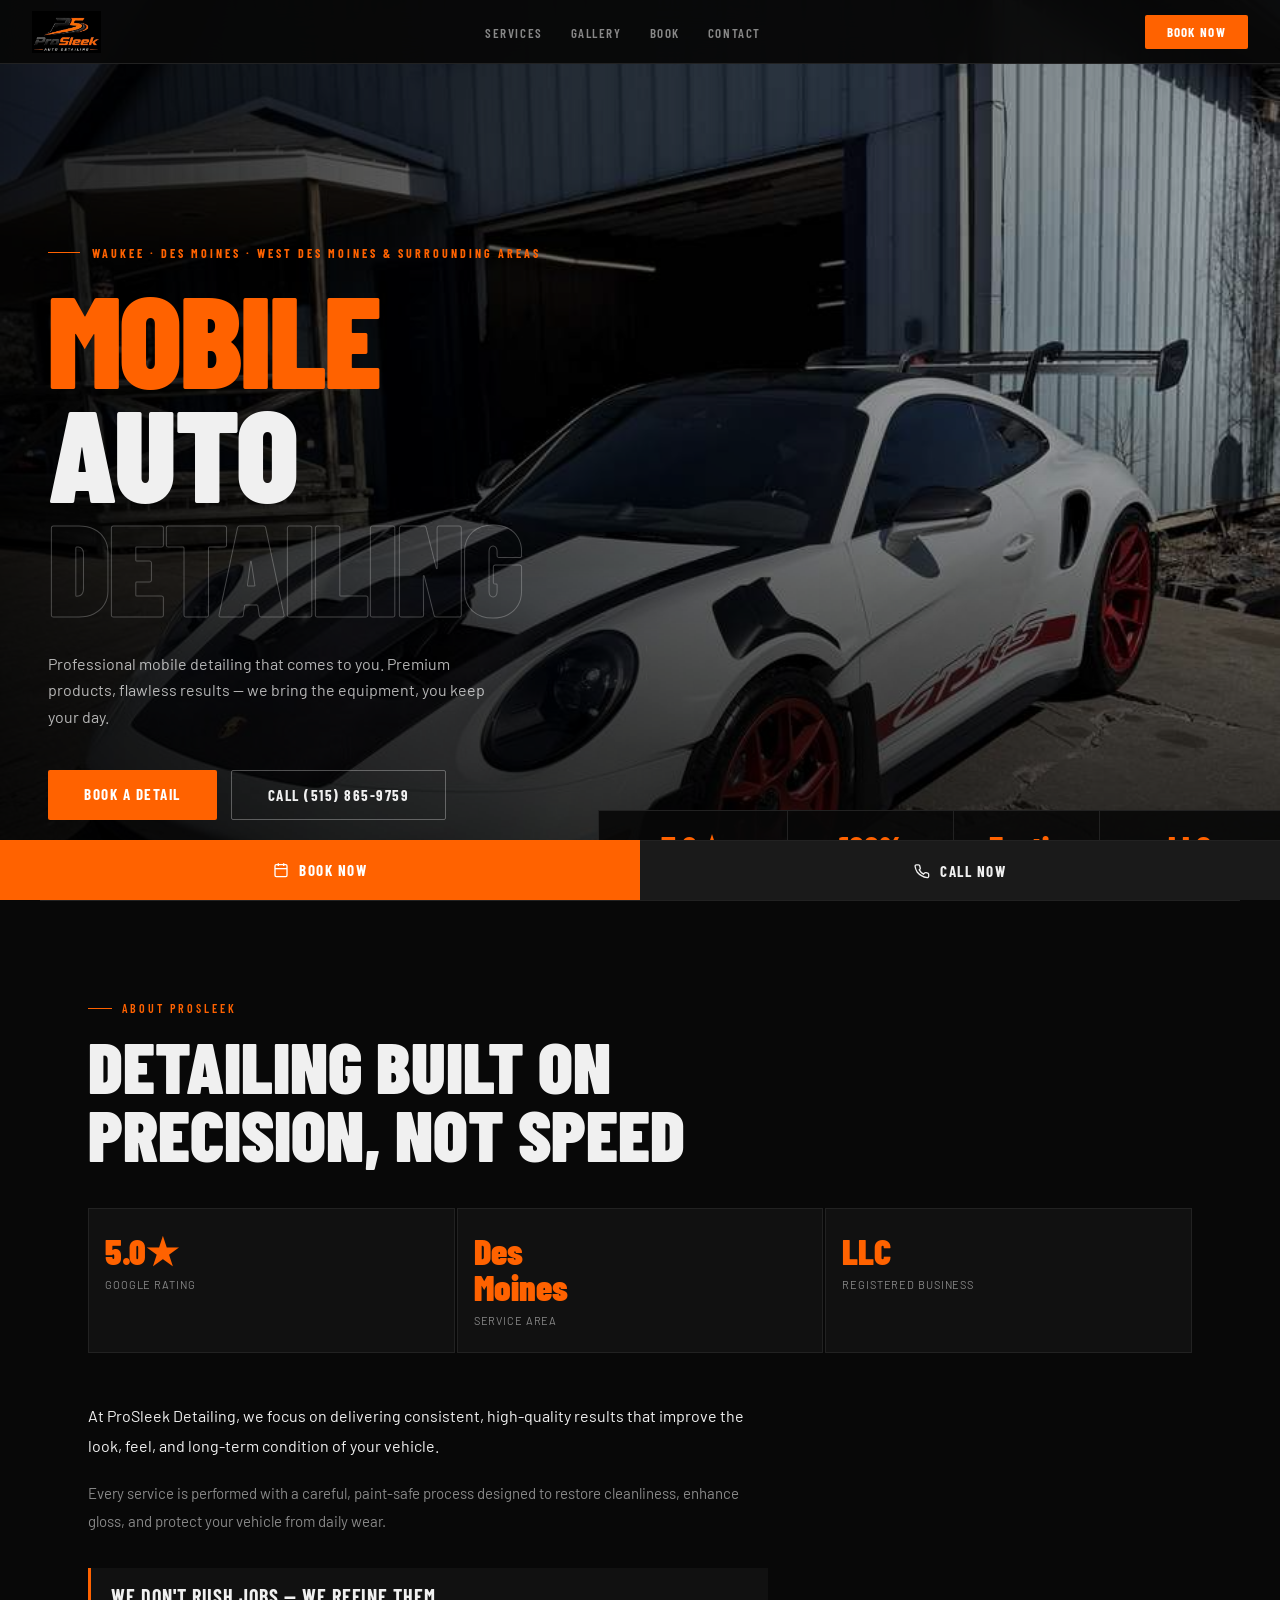
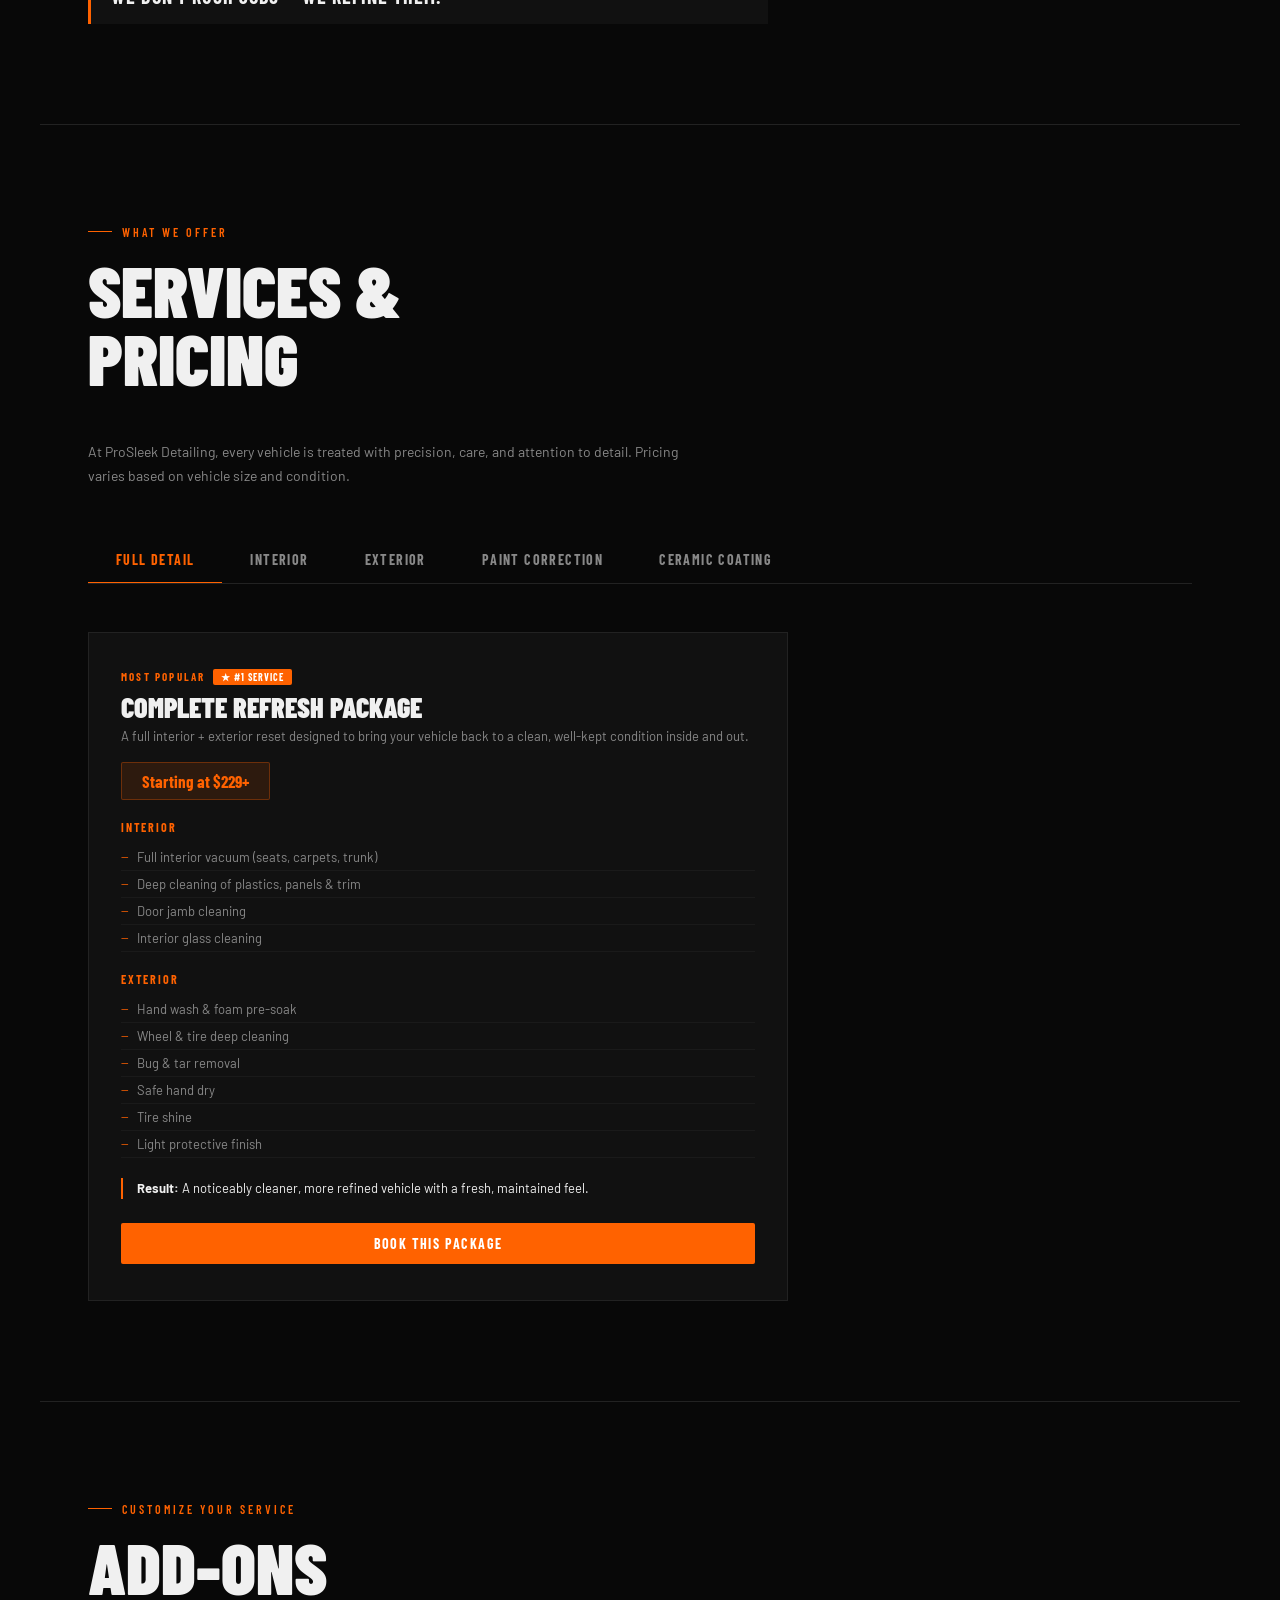
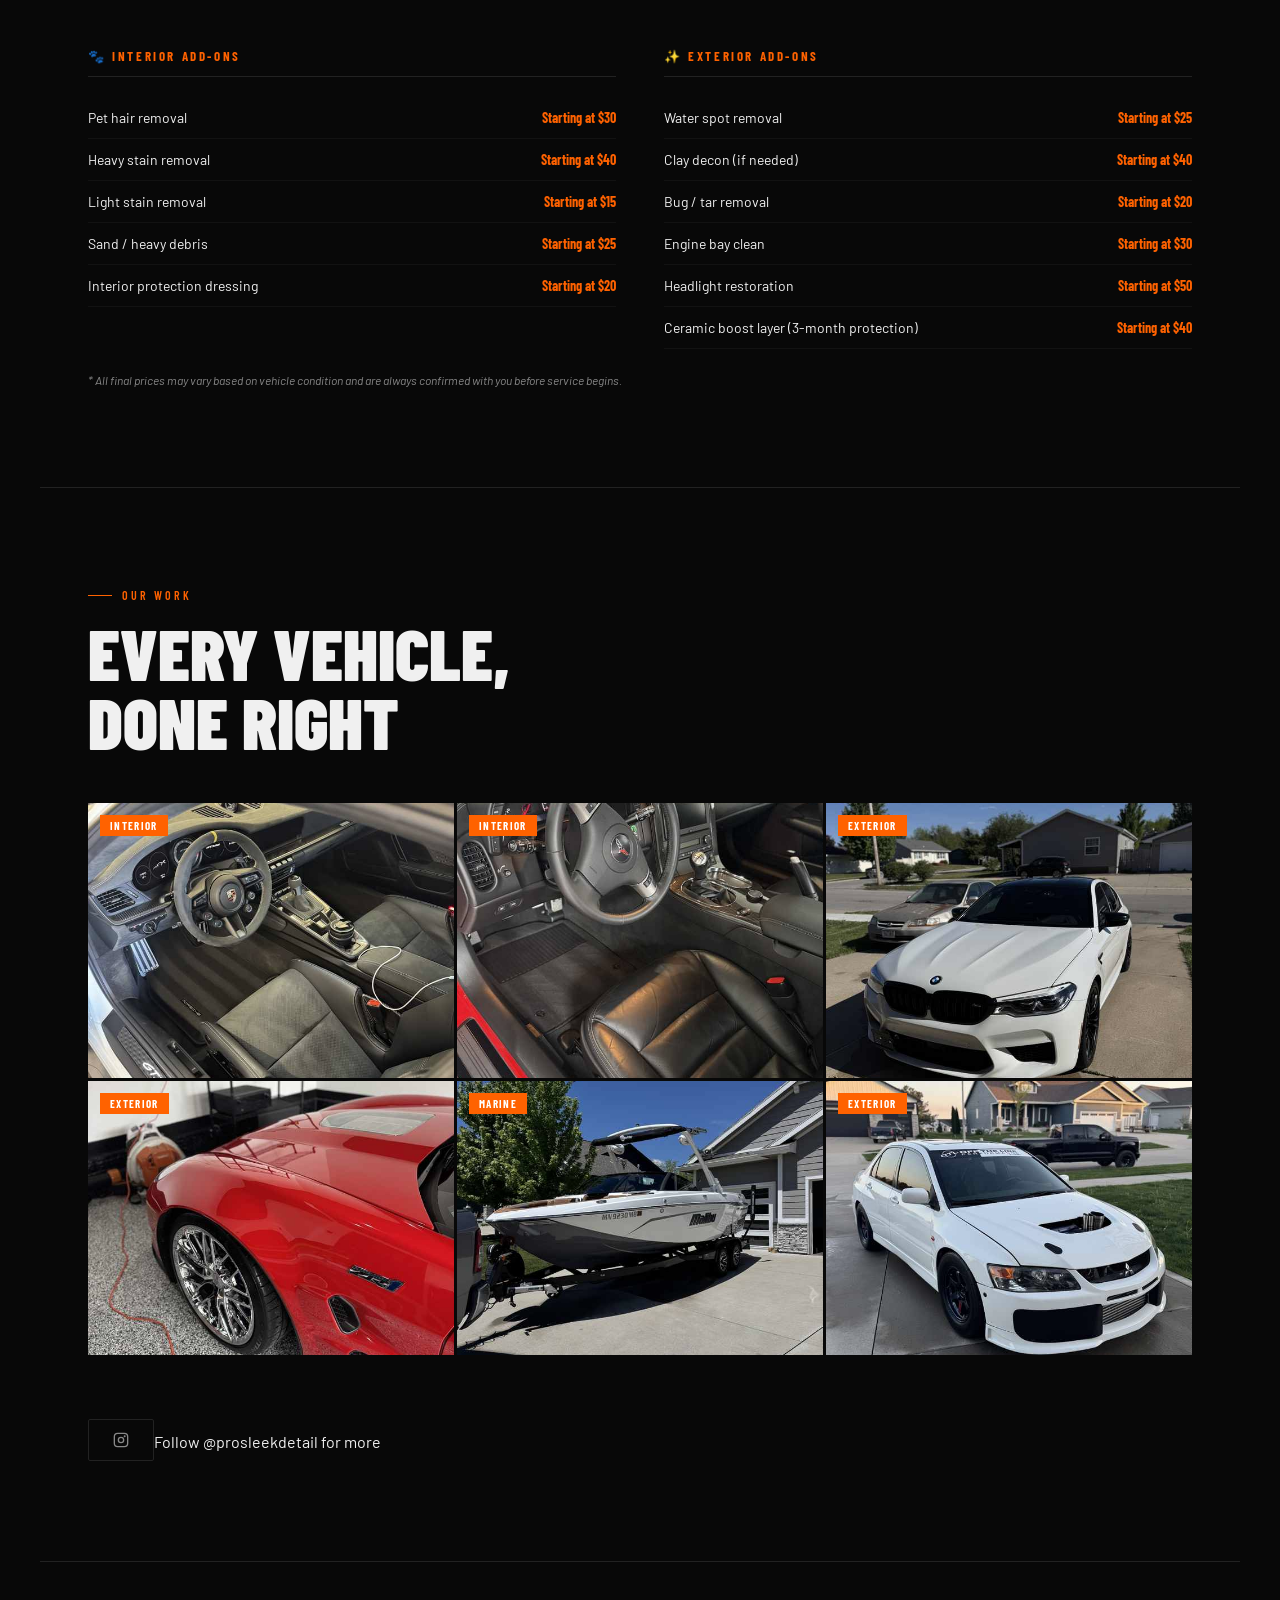
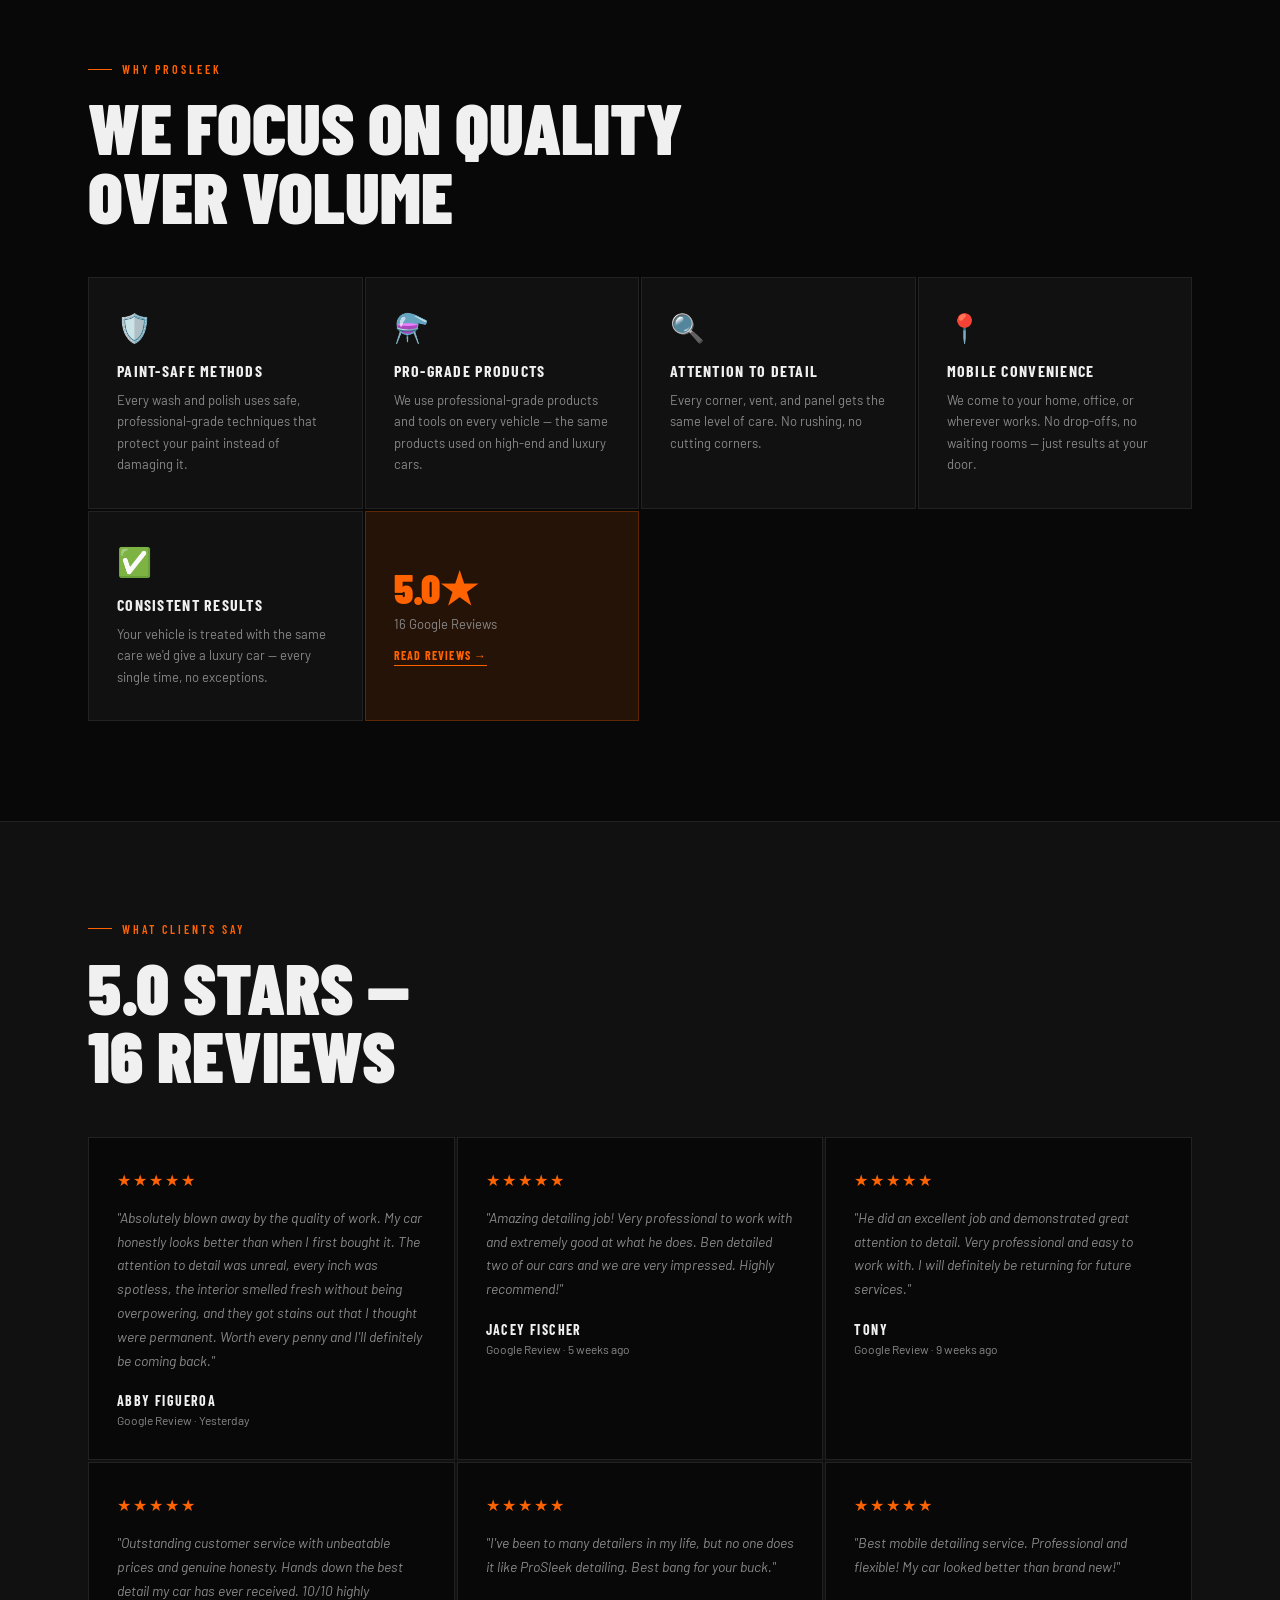
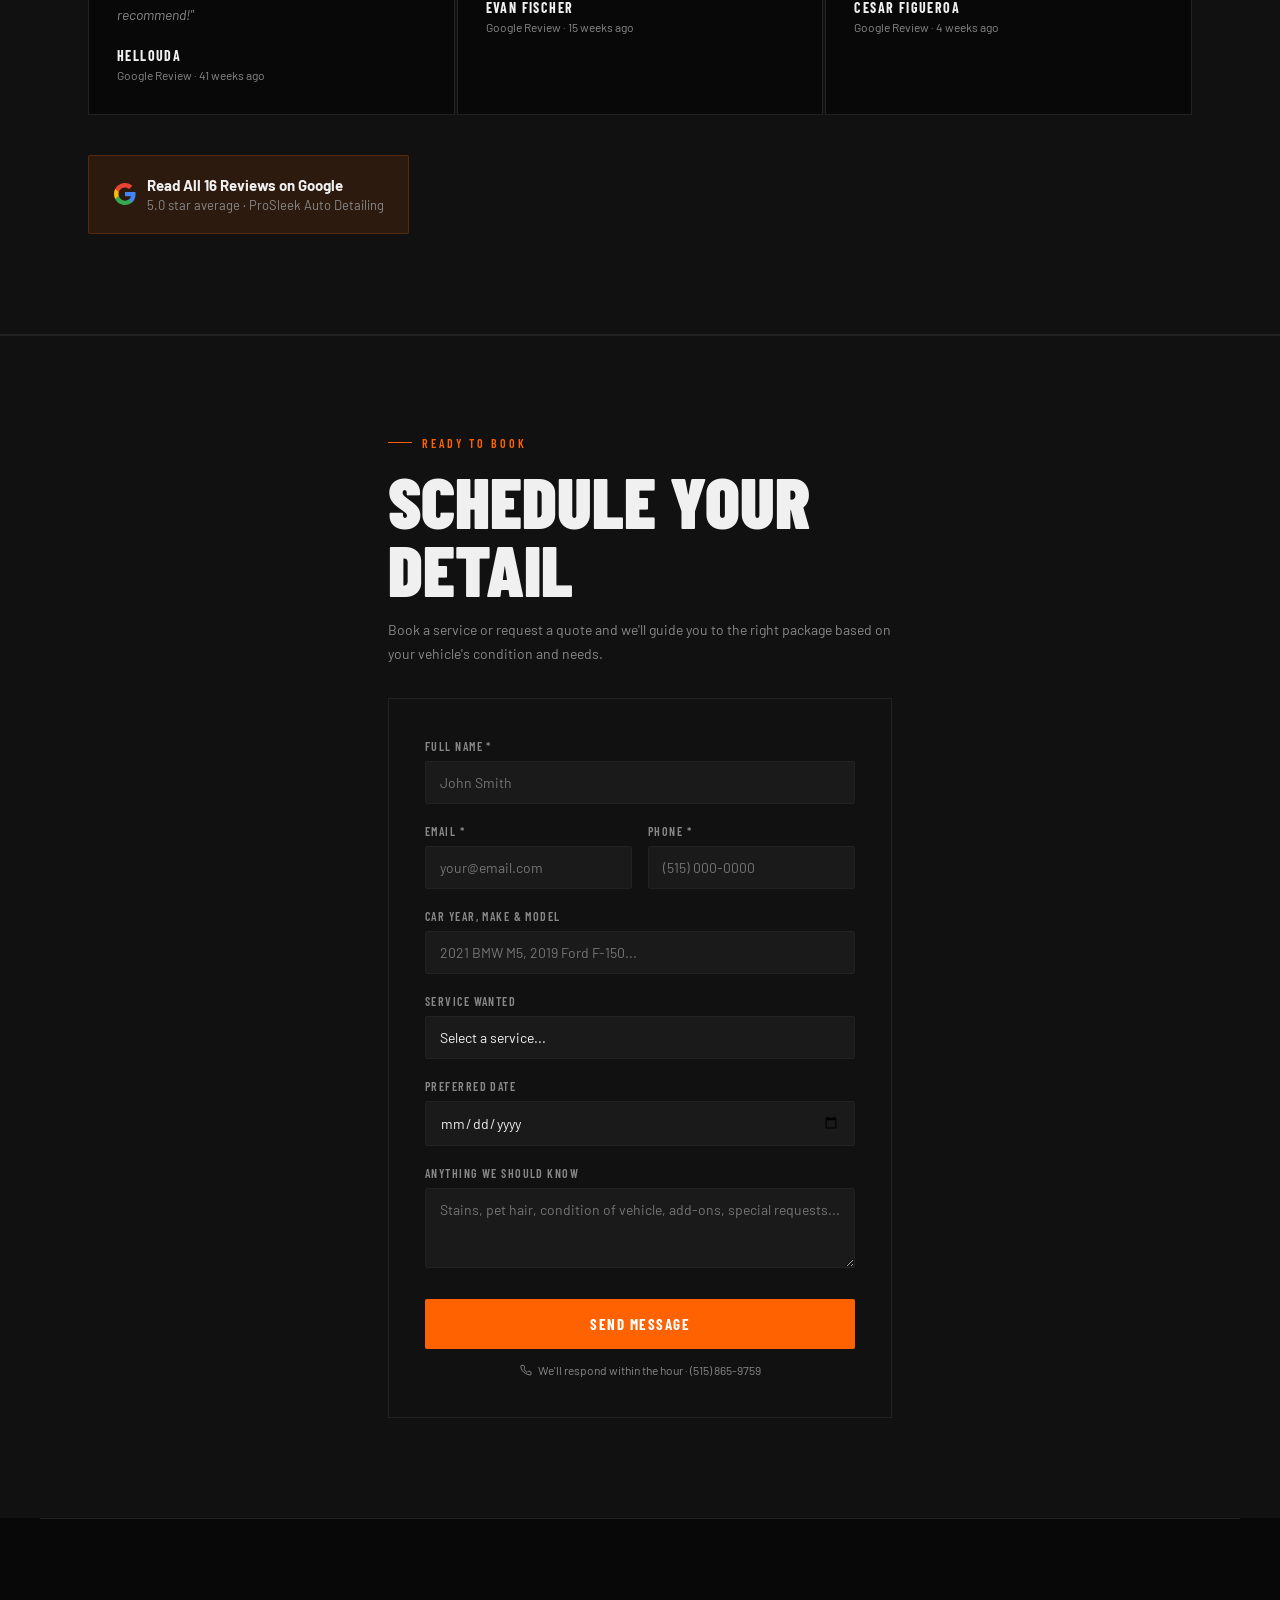
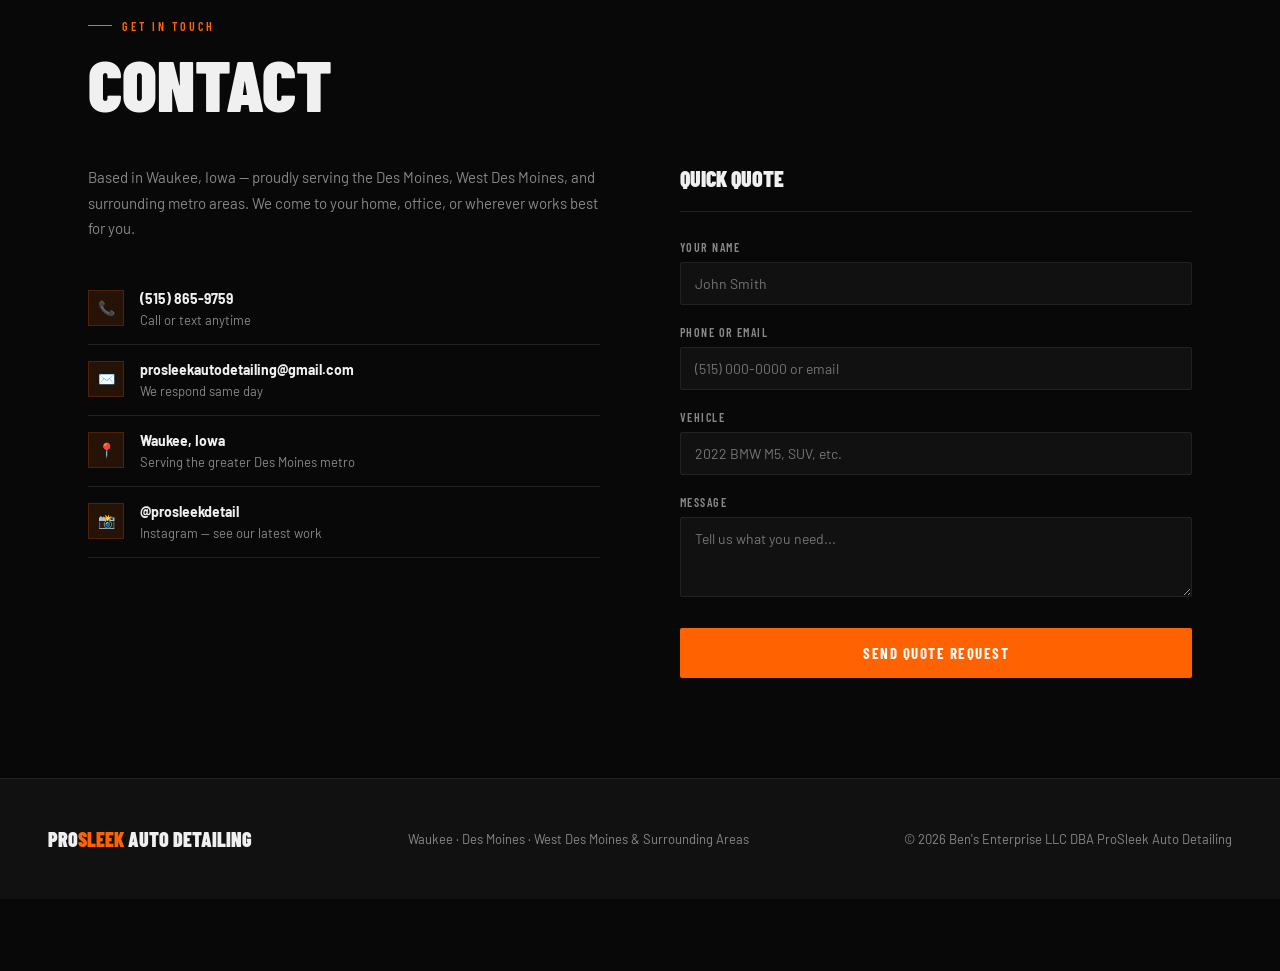
==== commit 2671fc92: "Add files via upload" ====
--- a/index.html
+++ b/index.html
@@ -17,6 +17,7 @@
   --orange-dim: rgba(255,98,0,0.12);
 }
 *{margin:0;padding:0;box-sizing:border-box;}
+html,body{overflow-x:hidden;max-width:100%;}
 html{scroll-behavior:smooth;}
 body{background:var(--bg);color:var(--text);font-family:'Barlow',sans-serif;font-weight:400;overflow-x:hidden;padding-bottom:72px;}
 
@@ -264,6 +265,33 @@
   </div>
 </div>
 
+<!-- ABOUT -->
+<section class="section" style="border-top:1px solid var(--border);">
+  <div class="section-label">About ProSleek</div>
+  <div class="section-title" style="margin-bottom:40px;">Detailing Built on<br>Precision, Not Speed</div>
+  <div style="display:grid;grid-template-columns:repeat(3,1fr);gap:2px;margin-bottom:48px;">
+    <div style="background:var(--surface);border:1px solid var(--border);padding:24px 16px;">
+      <div style="font-family:'Barlow Condensed',sans-serif;font-weight:900;font-size:36px;color:var(--orange);line-height:1;margin-bottom:8px;">5.0★</div>
+      <div style="font-size:11px;color:var(--muted);letter-spacing:0.08em;text-transform:uppercase;line-height:1.4;">Google Rating</div>
+    </div>
+    <div style="background:var(--surface);border:1px solid var(--border);padding:24px 16px;">
+      <div style="font-family:'Barlow Condensed',sans-serif;font-weight:900;font-size:36px;color:var(--orange);line-height:1;margin-bottom:8px;">Des<br>Moines</div>
+      <div style="font-size:11px;color:var(--muted);letter-spacing:0.08em;text-transform:uppercase;line-height:1.4;">Service Area</div>
+    </div>
+    <div style="background:var(--surface);border:1px solid var(--border);padding:24px 16px;">
+      <div style="font-family:'Barlow Condensed',sans-serif;font-weight:900;font-size:36px;color:var(--orange);line-height:1;margin-bottom:8px;">LLC</div>
+      <div style="font-size:11px;color:var(--muted);letter-spacing:0.08em;text-transform:uppercase;line-height:1.4;">Registered Business</div>
+    </div>
+  </div>
+  <div style="max-width:680px;">
+    <p style="font-size:16px;color:var(--text);line-height:1.85;margin-bottom:20px;">At ProSleek Detailing, we focus on delivering consistent, high-quality results that improve the look, feel, and long-term condition of your vehicle.</p>
+    <p style="font-size:15px;color:var(--muted);line-height:1.85;margin-bottom:32px;">Every service is performed with a careful, paint-safe process designed to restore cleanliness, enhance gloss, and protect your vehicle from daily wear.</p>
+    <div style="border-left:3px solid var(--orange);padding:16px 20px;background:var(--surface);">
+      <p style="font-family:'Barlow Condensed',sans-serif;font-weight:700;font-size:20px;text-transform:uppercase;letter-spacing:0.05em;color:var(--text);margin:0;">We don't rush jobs — we refine them.</p>
+    </div>
+  </div>
+</section>
+
 <!-- SERVICES -->
 <section id="services" class="section" style="border-top:1px solid var(--border);">
   <div class="section-label">What We Offer</div>
@@ -462,6 +490,44 @@
   </div>
 </section>
 
+<!-- WHY CHOOSE US -->
+<section class="section" style="border-top:1px solid var(--border);">
+  <div class="section-label">Why ProSleek</div>
+  <div class="section-title" style="margin-bottom:48px;">We Focus on Quality<br>Over Volume</div>
+  <div style="display:grid;grid-template-columns:repeat(auto-fill,minmax(260px,1fr));gap:2px;">
+    <div style="background:var(--surface);border:1px solid var(--border);padding:32px 28px;">
+      <div style="font-size:28px;margin-bottom:16px;">🛡️</div>
+      <div style="font-family:'Barlow Condensed',sans-serif;font-weight:700;font-size:16px;text-transform:uppercase;letter-spacing:0.08em;margin-bottom:10px;">Paint-Safe Methods</div>
+      <p style="font-size:13px;color:var(--muted);line-height:1.65;">Every wash and polish uses safe, professional-grade techniques that protect your paint instead of damaging it.</p>
+    </div>
+    <div style="background:var(--surface);border:1px solid var(--border);padding:32px 28px;">
+      <div style="font-size:28px;margin-bottom:16px;">⚗️</div>
+      <div style="font-family:'Barlow Condensed',sans-serif;font-weight:700;font-size:16px;text-transform:uppercase;letter-spacing:0.08em;margin-bottom:10px;">Pro-Grade Products</div>
+      <p style="font-size:13px;color:var(--muted);line-height:1.65;">We use professional-grade products and tools on every vehicle — the same products used on high-end and luxury cars.</p>
+    </div>
+    <div style="background:var(--surface);border:1px solid var(--border);padding:32px 28px;">
+      <div style="font-size:28px;margin-bottom:16px;">🔍</div>
+      <div style="font-family:'Barlow Condensed',sans-serif;font-weight:700;font-size:16px;text-transform:uppercase;letter-spacing:0.08em;margin-bottom:10px;">Attention to Detail</div>
+      <p style="font-size:13px;color:var(--muted);line-height:1.65;">Every corner, vent, and panel gets the same level of care. No rushing, no cutting corners.</p>
+    </div>
+    <div style="background:var(--surface);border:1px solid var(--border);padding:32px 28px;">
+      <div style="font-size:28px;margin-bottom:16px;">📍</div>
+      <div style="font-family:'Barlow Condensed',sans-serif;font-weight:700;font-size:16px;text-transform:uppercase;letter-spacing:0.08em;margin-bottom:10px;">Mobile Convenience</div>
+      <p style="font-size:13px;color:var(--muted);line-height:1.65;">We come to your home, office, or wherever works. No drop-offs, no waiting rooms — just results at your door.</p>
+    </div>
+    <div style="background:var(--surface);border:1px solid var(--border);padding:32px 28px;">
+      <div style="font-size:28px;margin-bottom:16px;">✅</div>
+      <div style="font-family:'Barlow Condensed',sans-serif;font-weight:700;font-size:16px;text-transform:uppercase;letter-spacing:0.08em;margin-bottom:10px;">Consistent Results</div>
+      <p style="font-size:13px;color:var(--muted);line-height:1.65;">Your vehicle is treated with the same care we'd give a luxury car — every single time, no exceptions.</p>
+    </div>
+    <div style="background:var(--orange-dim);border:1px solid rgba(255,98,0,0.25);padding:32px 28px;display:flex;flex-direction:column;justify-content:center;align-items:flex-start;">
+      <div style="font-family:'Barlow Condensed',sans-serif;font-weight:900;font-size:42px;color:var(--orange);line-height:1;">5.0★</div>
+      <div style="font-size:13px;color:var(--muted);margin-top:8px;">16 Google Reviews</div>
+      <a href="https://share.google/DAp0gxXuPh62XpCbF" target="_blank" style="margin-top:16px;font-family:'Barlow Condensed',sans-serif;font-size:12px;font-weight:700;letter-spacing:0.1em;text-transform:uppercase;color:var(--orange);text-decoration:none;border-bottom:1px solid var(--orange);padding-bottom:2px;">Read Reviews →</a>
+    </div>
+  </div>
+</section>
+
 <!-- TESTIMONIALS -->
 <div class="testimonials-bg">
   <div class="section">
@@ -515,8 +581,9 @@
 <!-- BOOKING -->
 <div class="booking-wrap" id="booking">
   <div class="section" style="max-width:600px;margin:0 auto;">
-    <div class="section-label">Get a Quote</div>
-    <div class="section-title" style="margin-bottom:32px;">Book a Detail</div>
+    <div class="section-label">Ready to Book</div>
+    <div class="section-title" style="margin-bottom:16px;">Schedule Your<br>Detail</div>
+    <p style="font-size:14px;color:var(--muted);line-height:1.7;margin-bottom:32px;">Book a service or request a quote and we'll guide you to the right package based on your vehicle's condition and needs.</p>
     <div class="booking-form" style="background:var(--surface);border:1px solid var(--border);padding:40px 36px;">
 
       <div class="form-group">
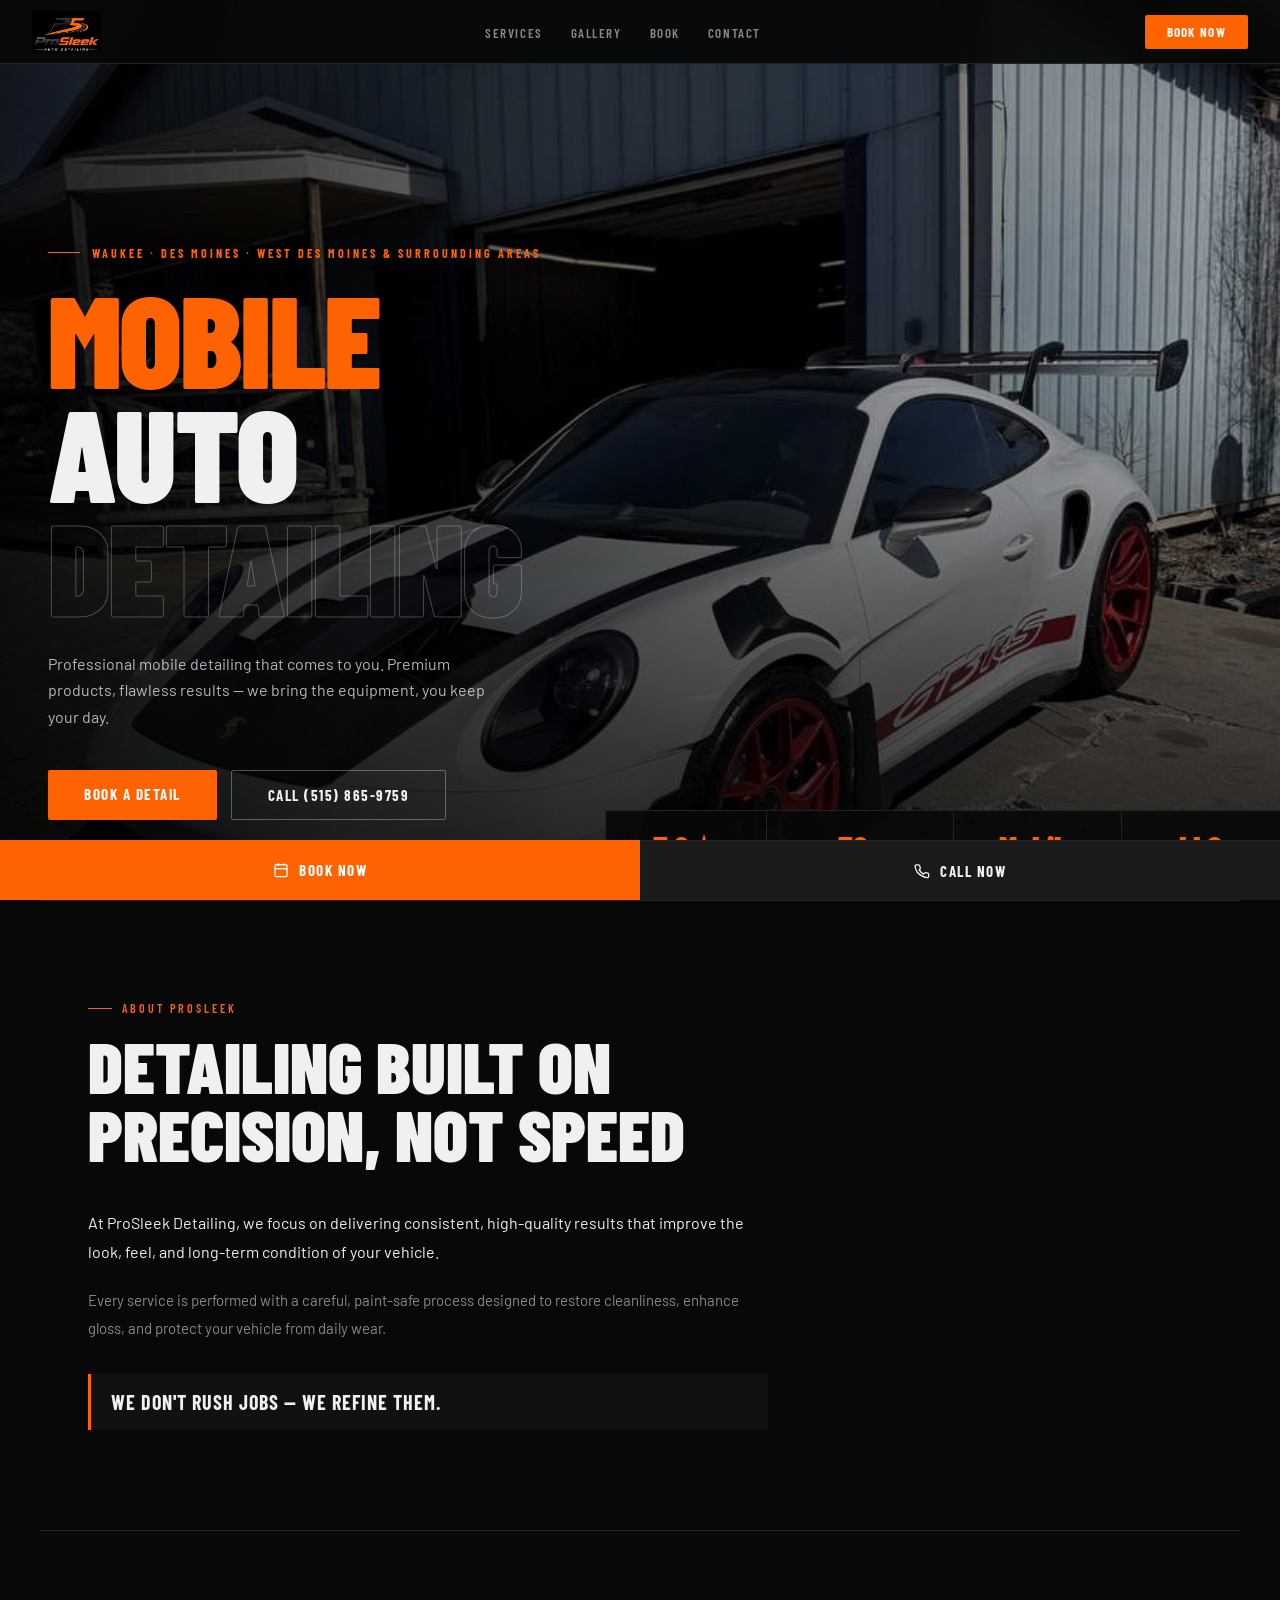
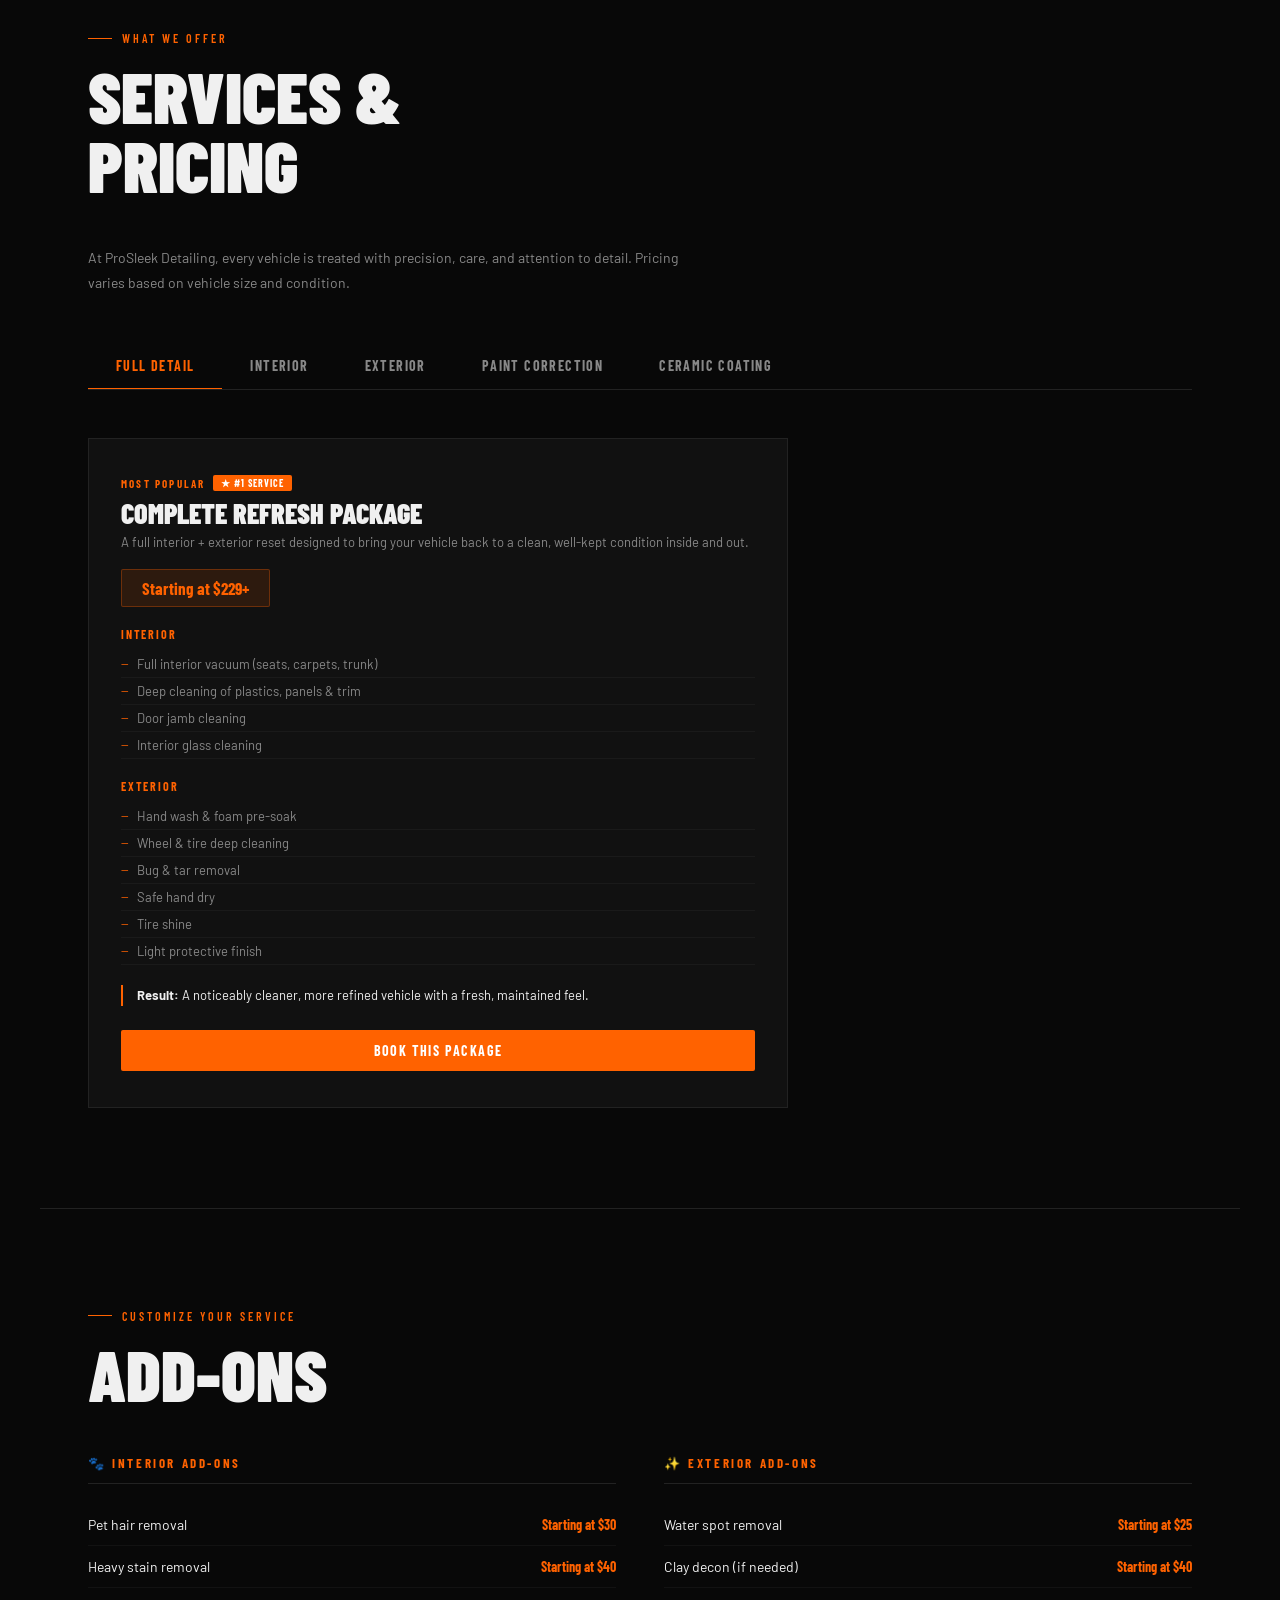
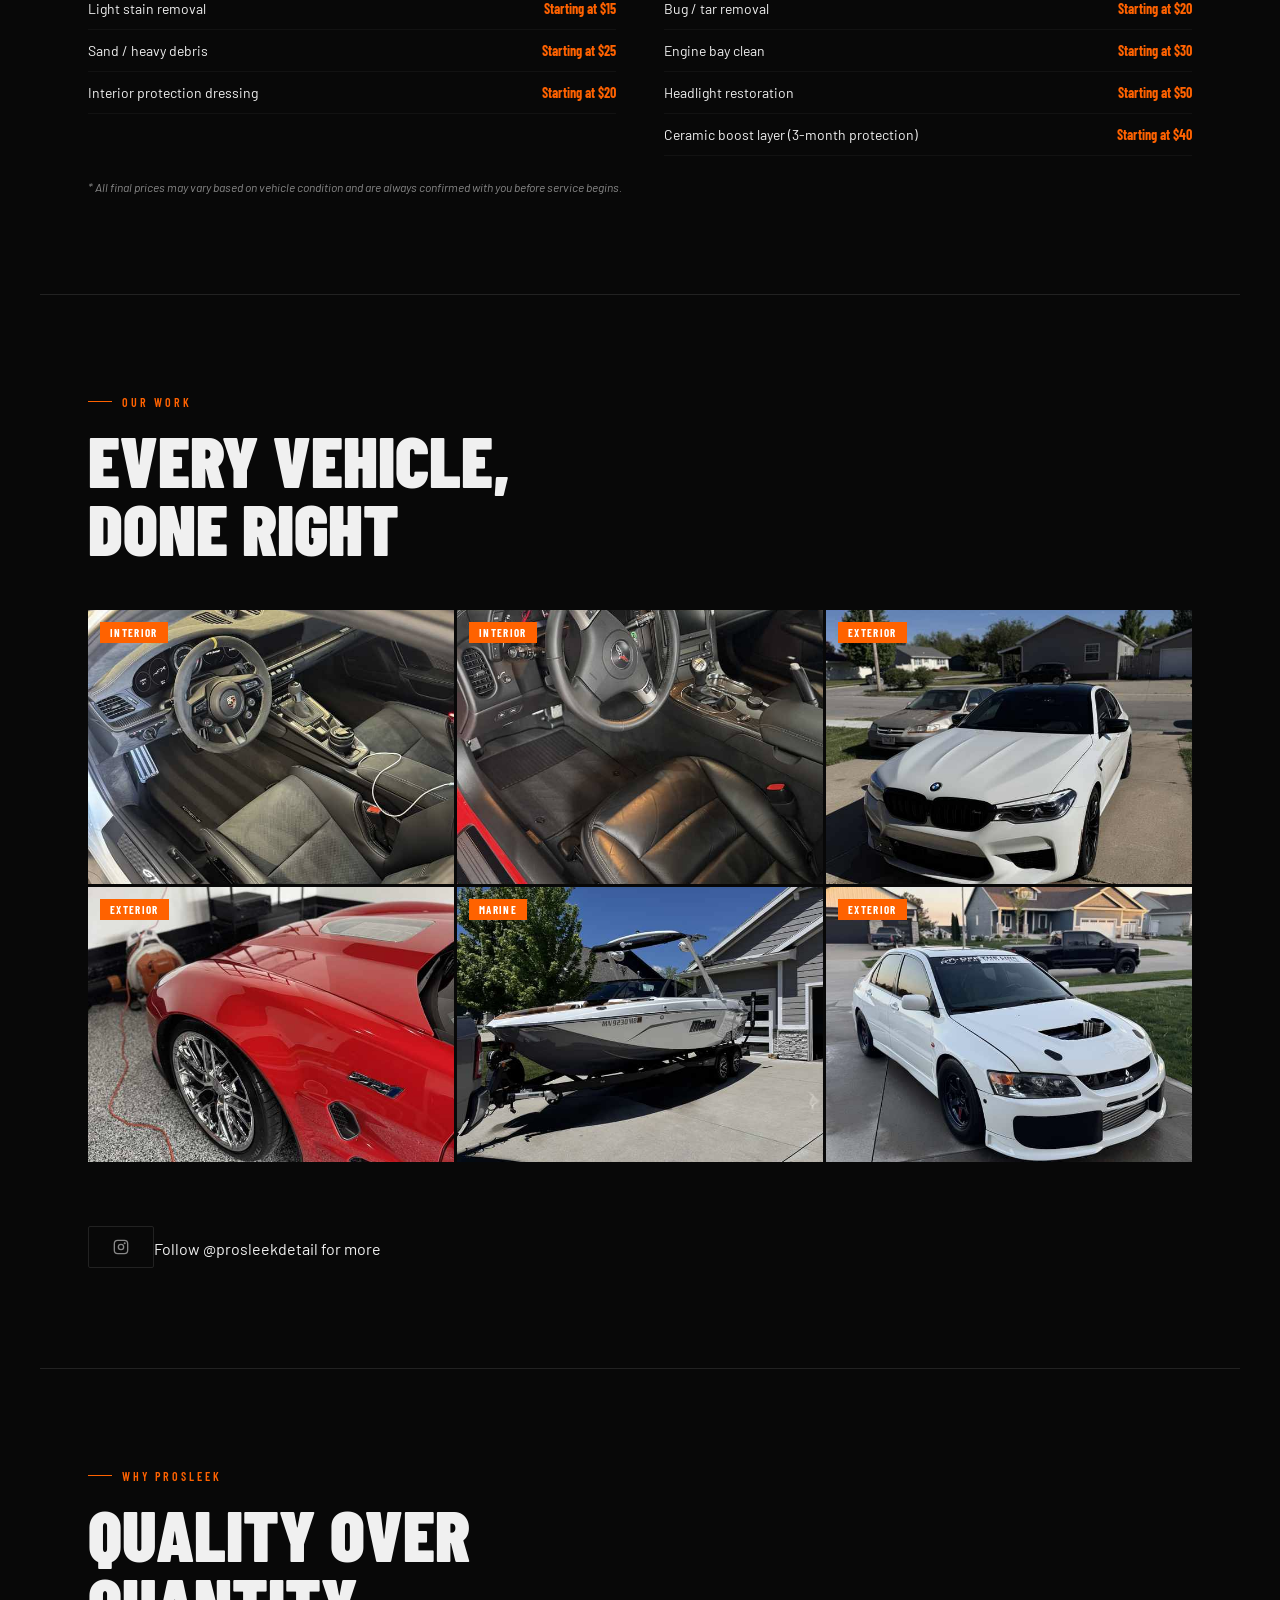
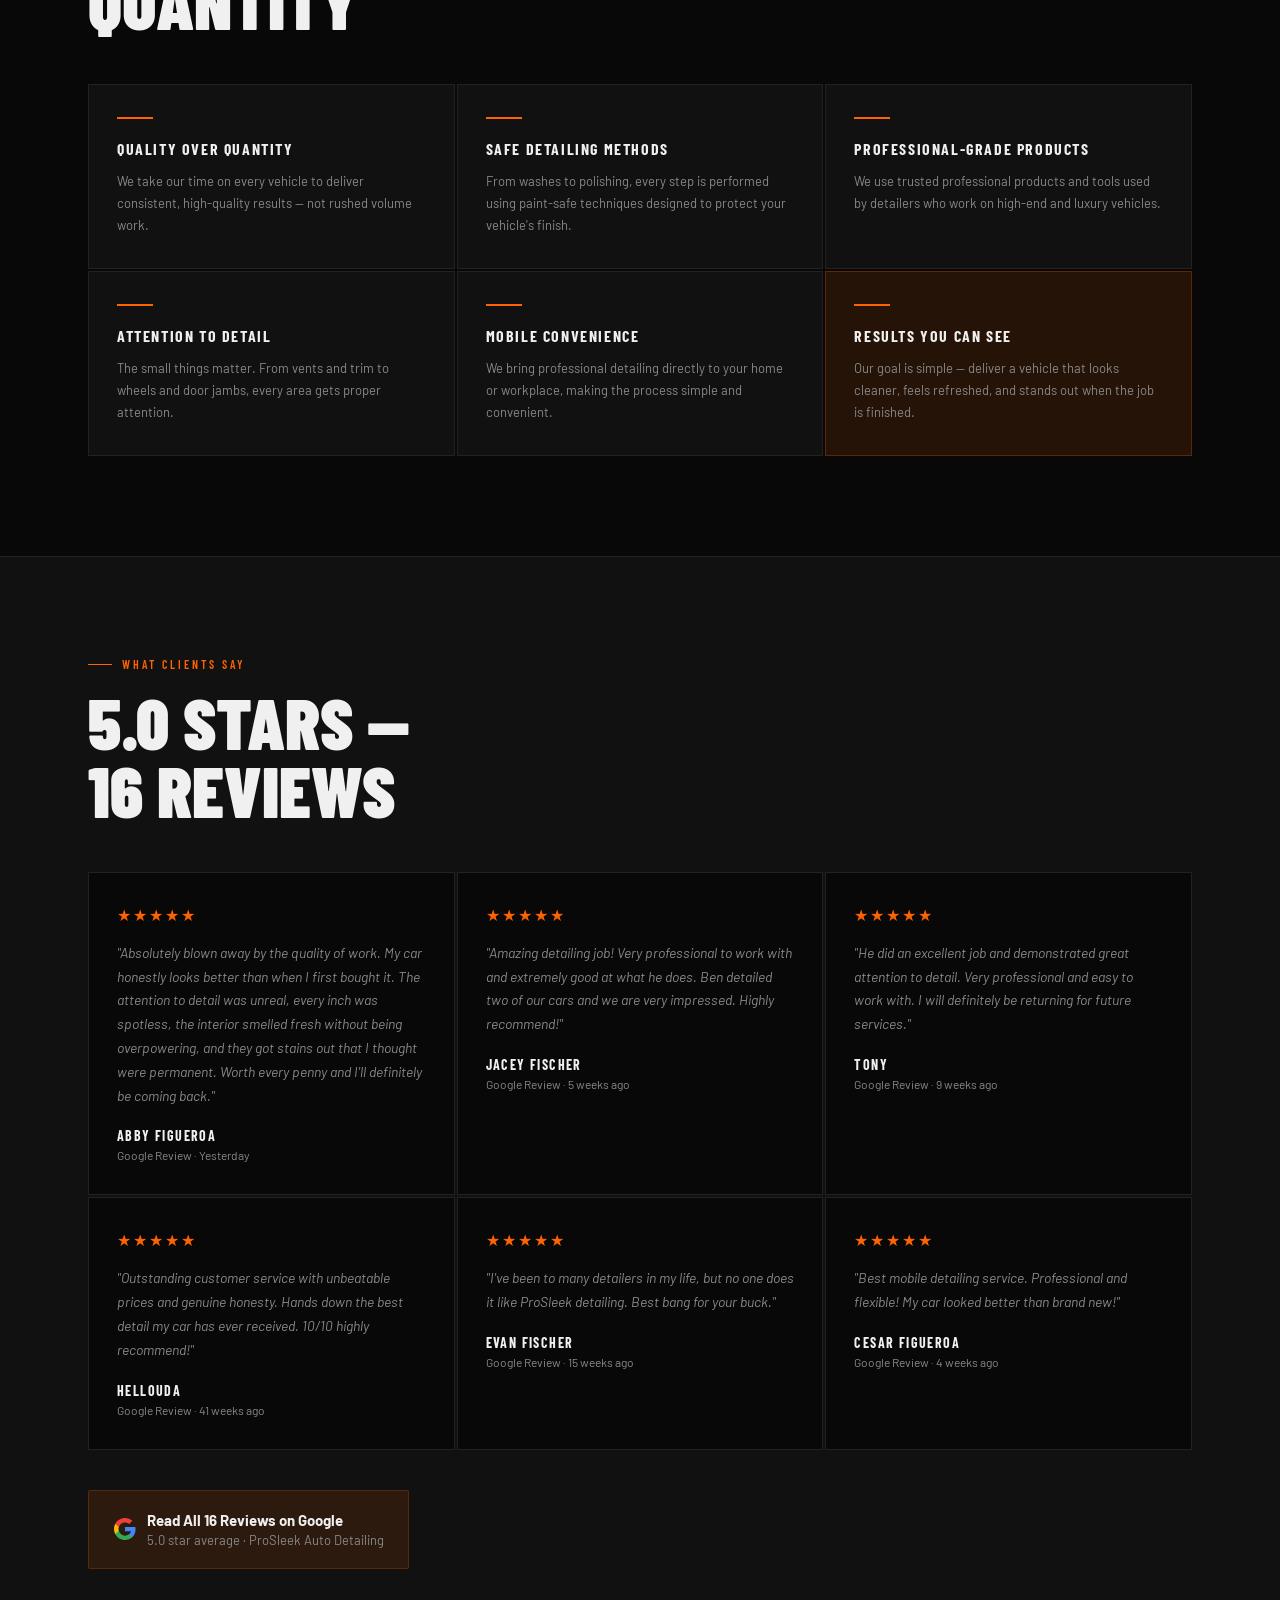
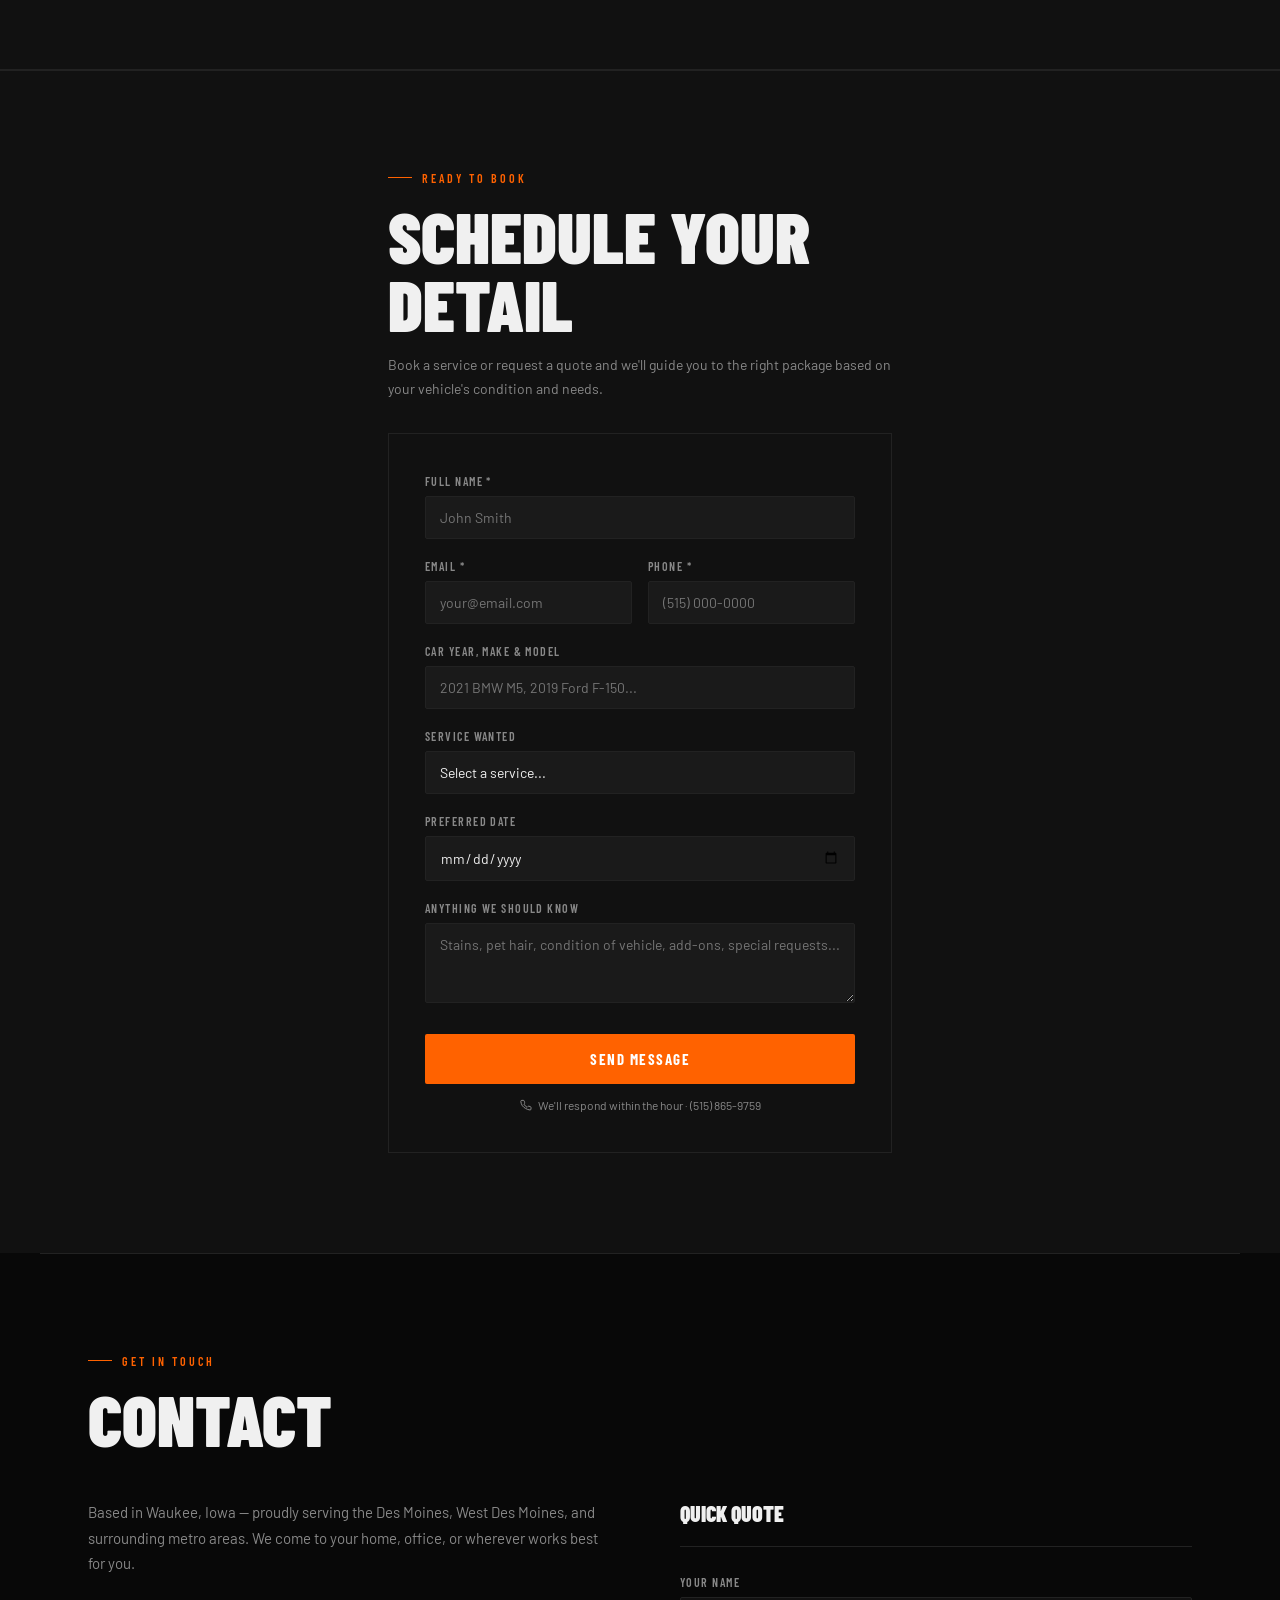
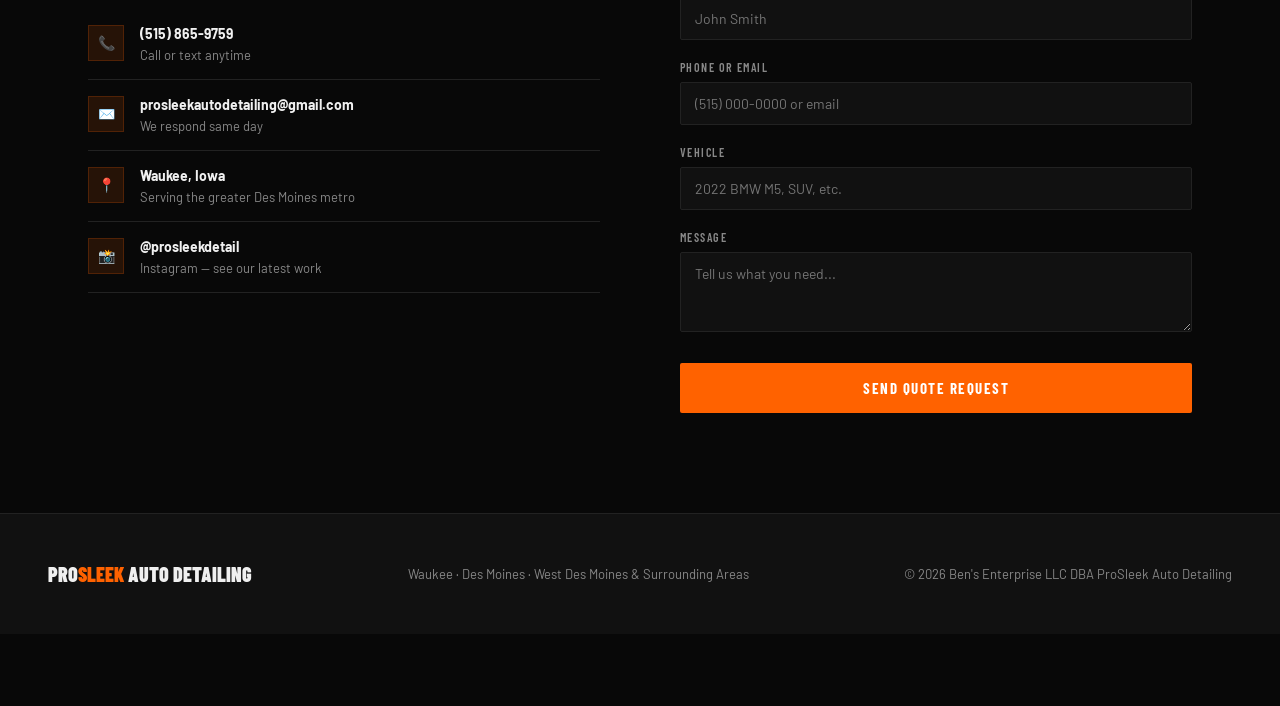
==== commit 5d5da8d1: "Add files via upload" ====
--- a/index.html
+++ b/index.html
@@ -248,19 +248,19 @@
   <div class="hero-stats">
     <div class="hero-stat">
       <div class="hero-stat-num">5.0★</div>
-      <div class="hero-stat-label">16 Google Reviews</div>
+      <div class="hero-stat-label">Google Rating</div>
     </div>
     <div class="hero-stat">
-      <div class="hero-stat-num">100%</div>
-      <div class="hero-stat-label">Mobile Service</div>
+      <div class="hero-stat-num">50+</div>
+      <div class="hero-stat-label">Vehicles Detailed</div>
     </div>
     <div class="hero-stat">
-      <div class="hero-stat-num">Exotic</div>
-      <div class="hero-stat-label">to Everyday</div>
+      <div class="hero-stat-num">Mobile</div>
+      <div class="hero-stat-label">We Come to You</div>
     </div>
     <div class="hero-stat">
       <div class="hero-stat-num">LLC</div>
-      <div class="hero-stat-label">Insured Business</div>
+      <div class="hero-stat-label">Fully Insured</div>
     </div>
   </div>
 </div>
@@ -269,20 +269,7 @@
 <section class="section" style="border-top:1px solid var(--border);">
   <div class="section-label">About ProSleek</div>
   <div class="section-title" style="margin-bottom:40px;">Detailing Built on<br>Precision, Not Speed</div>
-  <div style="display:grid;grid-template-columns:repeat(3,1fr);gap:2px;margin-bottom:48px;">
-    <div style="background:var(--surface);border:1px solid var(--border);padding:24px 16px;">
-      <div style="font-family:'Barlow Condensed',sans-serif;font-weight:900;font-size:36px;color:var(--orange);line-height:1;margin-bottom:8px;">5.0★</div>
-      <div style="font-size:11px;color:var(--muted);letter-spacing:0.08em;text-transform:uppercase;line-height:1.4;">Google Rating</div>
-    </div>
-    <div style="background:var(--surface);border:1px solid var(--border);padding:24px 16px;">
-      <div style="font-family:'Barlow Condensed',sans-serif;font-weight:900;font-size:36px;color:var(--orange);line-height:1;margin-bottom:8px;">Des<br>Moines</div>
-      <div style="font-size:11px;color:var(--muted);letter-spacing:0.08em;text-transform:uppercase;line-height:1.4;">Service Area</div>
-    </div>
-    <div style="background:var(--surface);border:1px solid var(--border);padding:24px 16px;">
-      <div style="font-family:'Barlow Condensed',sans-serif;font-weight:900;font-size:36px;color:var(--orange);line-height:1;margin-bottom:8px;">LLC</div>
-      <div style="font-size:11px;color:var(--muted);letter-spacing:0.08em;text-transform:uppercase;line-height:1.4;">Registered Business</div>
-    </div>
-  </div>
+
   <div style="max-width:680px;">
     <p style="font-size:16px;color:var(--text);line-height:1.85;margin-bottom:20px;">At ProSleek Detailing, we focus on delivering consistent, high-quality results that improve the look, feel, and long-term condition of your vehicle.</p>
     <p style="font-size:15px;color:var(--muted);line-height:1.85;margin-bottom:32px;">Every service is performed with a careful, paint-safe process designed to restore cleanliness, enhance gloss, and protect your vehicle from daily wear.</p>
@@ -493,38 +480,45 @@
 <!-- WHY CHOOSE US -->
 <section class="section" style="border-top:1px solid var(--border);">
   <div class="section-label">Why ProSleek</div>
-  <div class="section-title" style="margin-bottom:48px;">We Focus on Quality<br>Over Volume</div>
-  <div style="display:grid;grid-template-columns:repeat(auto-fill,minmax(260px,1fr));gap:2px;">
+  <div class="section-title" style="margin-bottom:48px;">Quality Over<br>Quantity</div>
+  <div style="display:grid;grid-template-columns:repeat(auto-fill,minmax(280px,1fr));gap:2px;">
+
     <div style="background:var(--surface);border:1px solid var(--border);padding:32px 28px;">
-      <div style="font-size:28px;margin-bottom:16px;">🛡️</div>
-      <div style="font-family:'Barlow Condensed',sans-serif;font-weight:700;font-size:16px;text-transform:uppercase;letter-spacing:0.08em;margin-bottom:10px;">Paint-Safe Methods</div>
-      <p style="font-size:13px;color:var(--muted);line-height:1.65;">Every wash and polish uses safe, professional-grade techniques that protect your paint instead of damaging it.</p>
-    </div>
+      <div style="width:36px;height:2px;background:var(--orange);margin-bottom:20px;"></div>
+      <div style="font-family:'Barlow Condensed',sans-serif;font-weight:700;font-size:16px;text-transform:uppercase;letter-spacing:0.1em;margin-bottom:12px;">Quality Over Quantity</div>
+      <p style="font-size:13px;color:var(--muted);line-height:1.7;">We take our time on every vehicle to deliver consistent, high-quality results — not rushed volume work.</p>
+    </div>
+
     <div style="background:var(--surface);border:1px solid var(--border);padding:32px 28px;">
-      <div style="font-size:28px;margin-bottom:16px;">⚗️</div>
-      <div style="font-family:'Barlow Condensed',sans-serif;font-weight:700;font-size:16px;text-transform:uppercase;letter-spacing:0.08em;margin-bottom:10px;">Pro-Grade Products</div>
-      <p style="font-size:13px;color:var(--muted);line-height:1.65;">We use professional-grade products and tools on every vehicle — the same products used on high-end and luxury cars.</p>
-    </div>
+      <div style="width:36px;height:2px;background:var(--orange);margin-bottom:20px;"></div>
+      <div style="font-family:'Barlow Condensed',sans-serif;font-weight:700;font-size:16px;text-transform:uppercase;letter-spacing:0.1em;margin-bottom:12px;">Safe Detailing Methods</div>
+      <p style="font-size:13px;color:var(--muted);line-height:1.7;">From washes to polishing, every step is performed using paint-safe techniques designed to protect your vehicle's finish.</p>
+    </div>
+
     <div style="background:var(--surface);border:1px solid var(--border);padding:32px 28px;">
-      <div style="font-size:28px;margin-bottom:16px;">🔍</div>
-      <div style="font-family:'Barlow Condensed',sans-serif;font-weight:700;font-size:16px;text-transform:uppercase;letter-spacing:0.08em;margin-bottom:10px;">Attention to Detail</div>
-      <p style="font-size:13px;color:var(--muted);line-height:1.65;">Every corner, vent, and panel gets the same level of care. No rushing, no cutting corners.</p>
-    </div>
+      <div style="width:36px;height:2px;background:var(--orange);margin-bottom:20px;"></div>
+      <div style="font-family:'Barlow Condensed',sans-serif;font-weight:700;font-size:16px;text-transform:uppercase;letter-spacing:0.1em;margin-bottom:12px;">Professional-Grade Products</div>
+      <p style="font-size:13px;color:var(--muted);line-height:1.7;">We use trusted professional products and tools used by detailers who work on high-end and luxury vehicles.</p>
+    </div>
+
     <div style="background:var(--surface);border:1px solid var(--border);padding:32px 28px;">
-      <div style="font-size:28px;margin-bottom:16px;">📍</div>
-      <div style="font-family:'Barlow Condensed',sans-serif;font-weight:700;font-size:16px;text-transform:uppercase;letter-spacing:0.08em;margin-bottom:10px;">Mobile Convenience</div>
-      <p style="font-size:13px;color:var(--muted);line-height:1.65;">We come to your home, office, or wherever works. No drop-offs, no waiting rooms — just results at your door.</p>
-    </div>
+      <div style="width:36px;height:2px;background:var(--orange);margin-bottom:20px;"></div>
+      <div style="font-family:'Barlow Condensed',sans-serif;font-weight:700;font-size:16px;text-transform:uppercase;letter-spacing:0.1em;margin-bottom:12px;">Attention to Detail</div>
+      <p style="font-size:13px;color:var(--muted);line-height:1.7;">The small things matter. From vents and trim to wheels and door jambs, every area gets proper attention.</p>
+    </div>
+
     <div style="background:var(--surface);border:1px solid var(--border);padding:32px 28px;">
-      <div style="font-size:28px;margin-bottom:16px;">✅</div>
-      <div style="font-family:'Barlow Condensed',sans-serif;font-weight:700;font-size:16px;text-transform:uppercase;letter-spacing:0.08em;margin-bottom:10px;">Consistent Results</div>
-      <p style="font-size:13px;color:var(--muted);line-height:1.65;">Your vehicle is treated with the same care we'd give a luxury car — every single time, no exceptions.</p>
-    </div>
-    <div style="background:var(--orange-dim);border:1px solid rgba(255,98,0,0.25);padding:32px 28px;display:flex;flex-direction:column;justify-content:center;align-items:flex-start;">
-      <div style="font-family:'Barlow Condensed',sans-serif;font-weight:900;font-size:42px;color:var(--orange);line-height:1;">5.0★</div>
-      <div style="font-size:13px;color:var(--muted);margin-top:8px;">16 Google Reviews</div>
-      <a href="https://share.google/DAp0gxXuPh62XpCbF" target="_blank" style="margin-top:16px;font-family:'Barlow Condensed',sans-serif;font-size:12px;font-weight:700;letter-spacing:0.1em;text-transform:uppercase;color:var(--orange);text-decoration:none;border-bottom:1px solid var(--orange);padding-bottom:2px;">Read Reviews →</a>
-    </div>
+      <div style="width:36px;height:2px;background:var(--orange);margin-bottom:20px;"></div>
+      <div style="font-family:'Barlow Condensed',sans-serif;font-weight:700;font-size:16px;text-transform:uppercase;letter-spacing:0.1em;margin-bottom:12px;">Mobile Convenience</div>
+      <p style="font-size:13px;color:var(--muted);line-height:1.7;">We bring professional detailing directly to your home or workplace, making the process simple and convenient.</p>
+    </div>
+
+    <div style="background:var(--orange-dim);border:1px solid rgba(255,98,0,0.25);padding:32px 28px;">
+      <div style="width:36px;height:2px;background:var(--orange);margin-bottom:20px;"></div>
+      <div style="font-family:'Barlow Condensed',sans-serif;font-weight:700;font-size:16px;text-transform:uppercase;letter-spacing:0.1em;margin-bottom:12px;">Results You Can See</div>
+      <p style="font-size:13px;color:var(--muted);line-height:1.7;">Our goal is simple — deliver a vehicle that looks cleaner, feels refreshed, and stands out when the job is finished.</p>
+    </div>
+
   </div>
 </section>
 
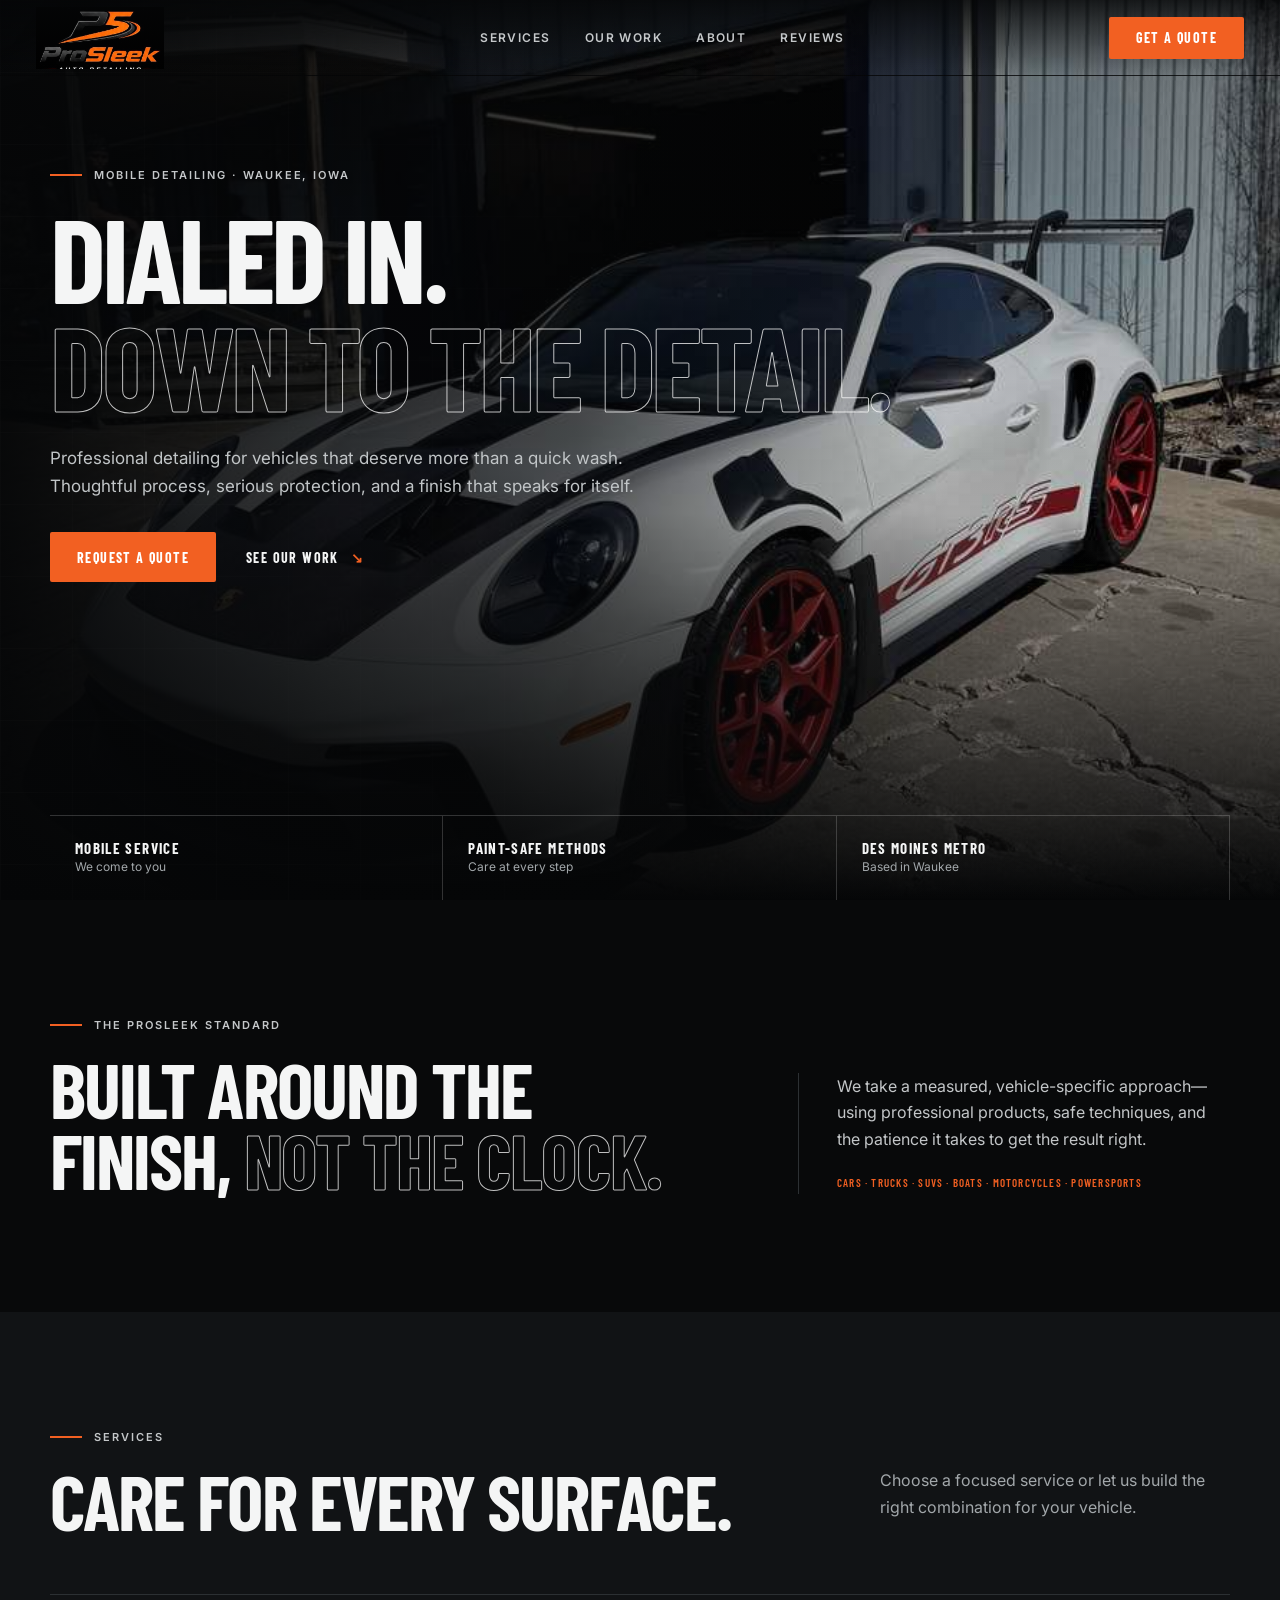
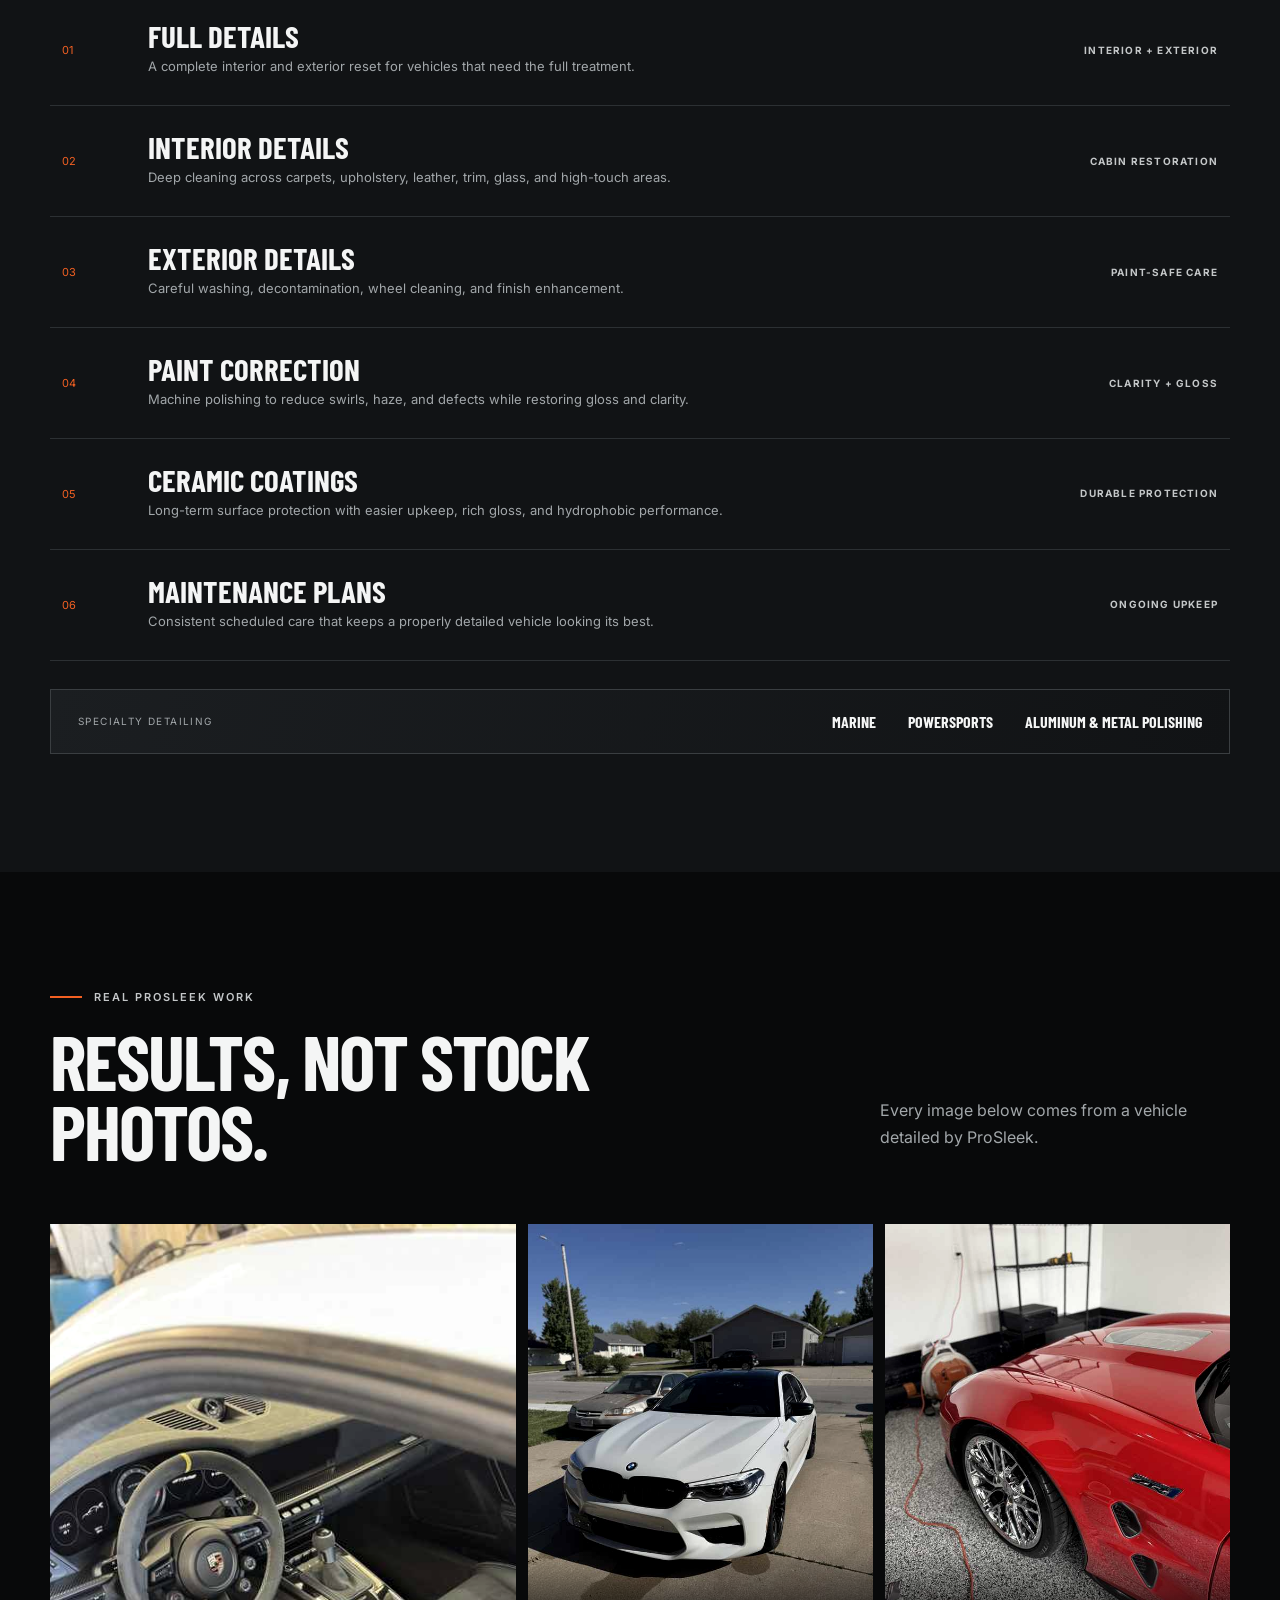
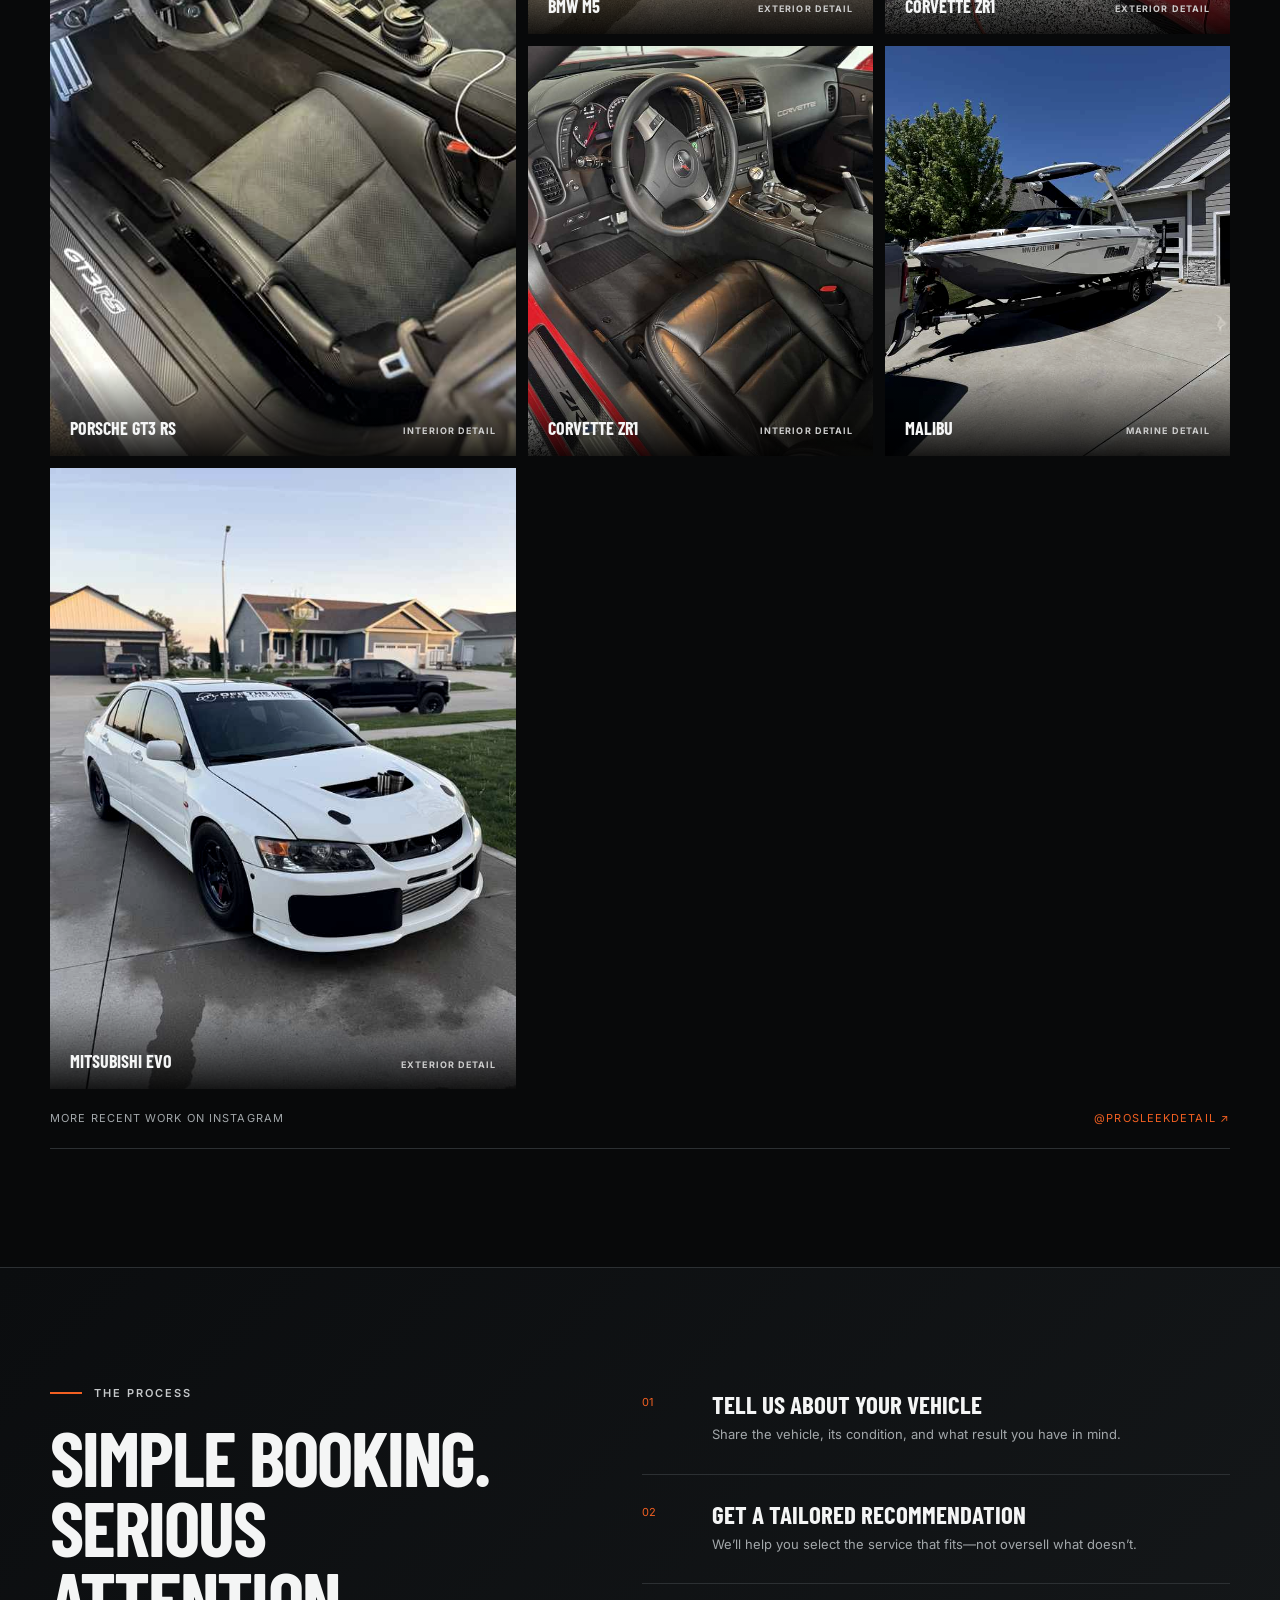
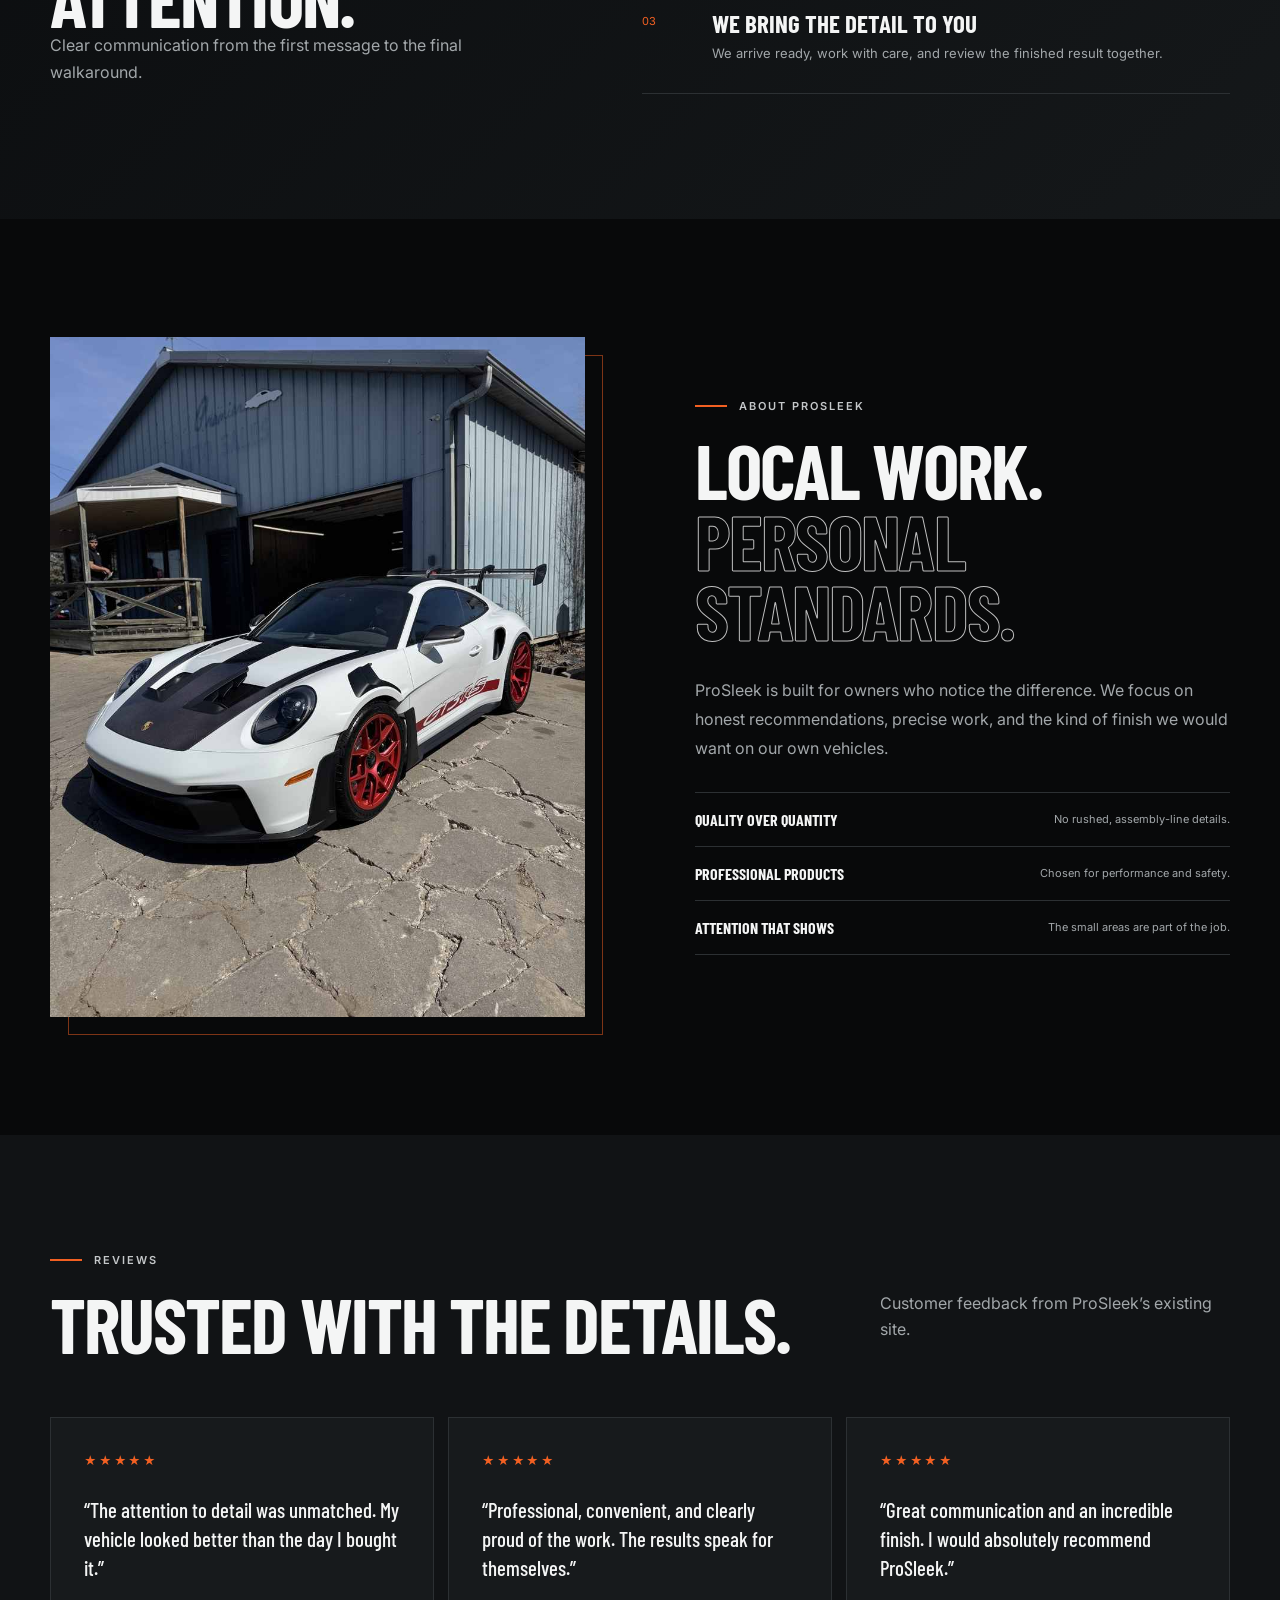
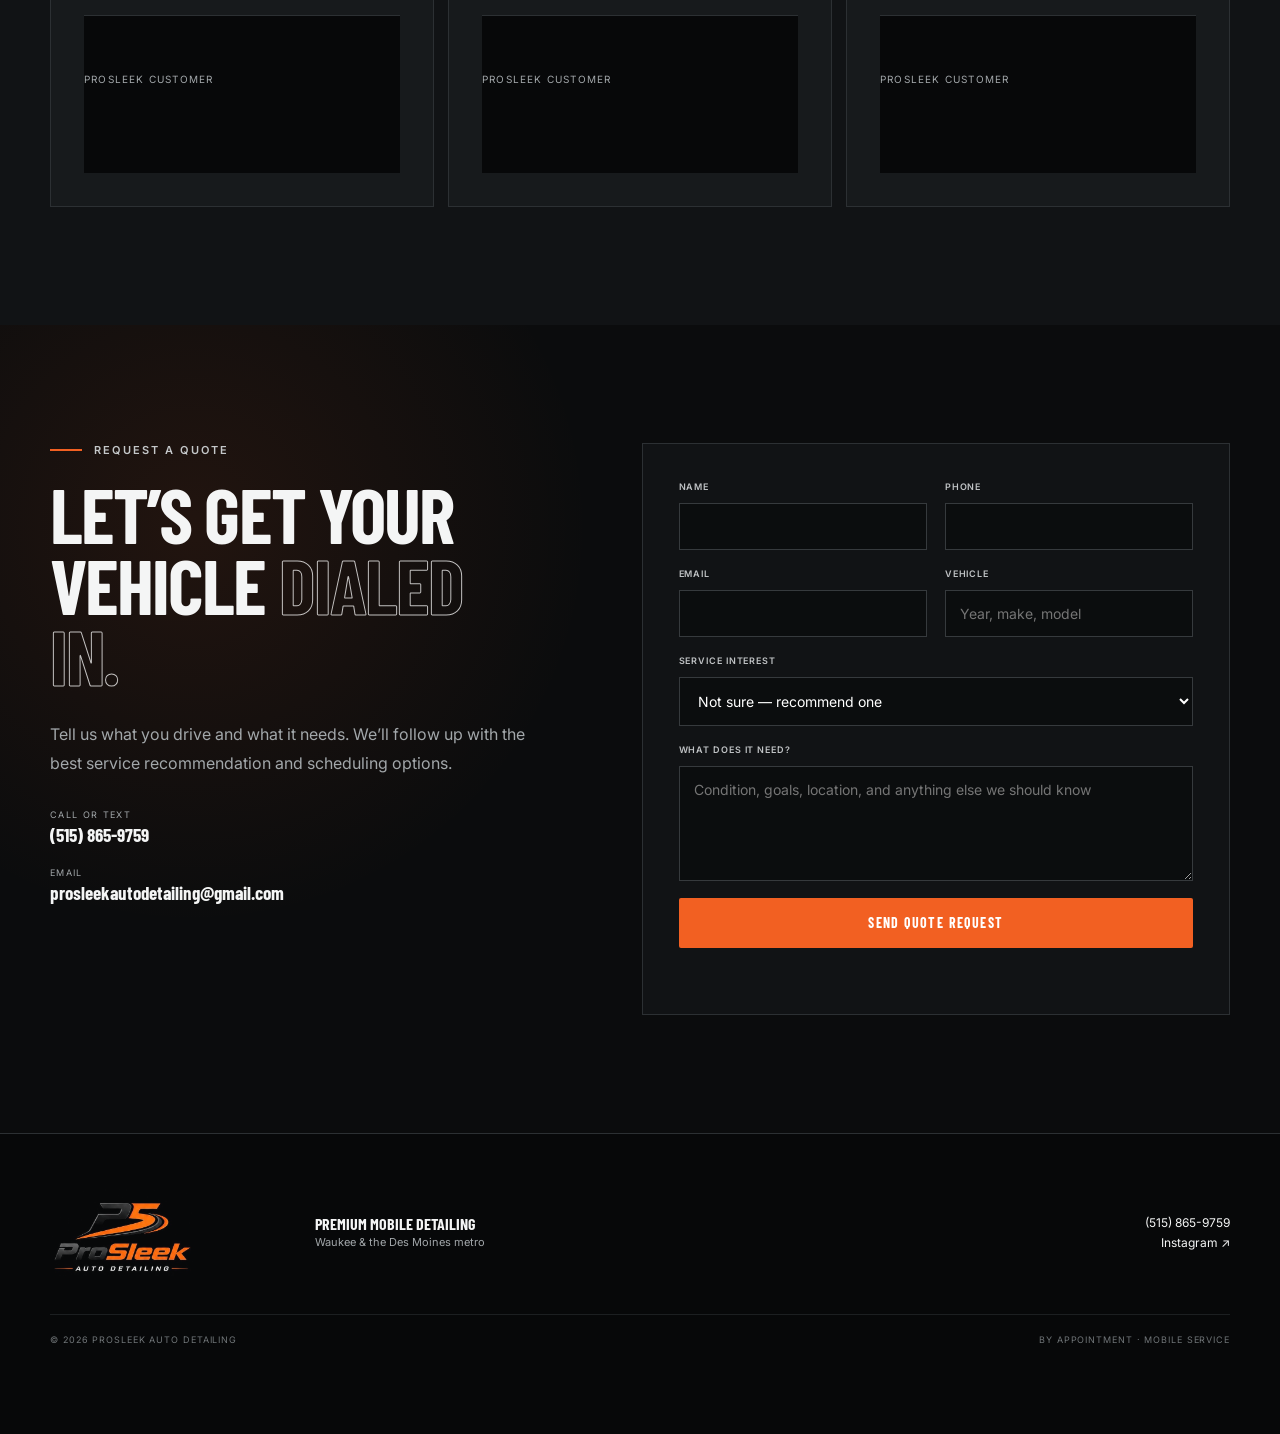
==== commit 4c09c4b5: "Redesign ProSleek website for preview" ====
--- a/index.html
+++ b/index.html
@@ -1,789 +1,26 @@
-<!DOCTYPE html>
+<!doctype html>
 <html lang="en">
 <head>
-<meta charset="UTF-8">
-<meta name="viewport" content="width=device-width, initial-scale=1.0">
-<title>ProSleek Auto Detailing — Waukee, IA</title>
-<link href="https://fonts.googleapis.com/css2?family=Barlow+Condensed:wght@400;600;700;800;900&family=Barlow:wght@300;400;500&display=swap" rel="stylesheet">
-<style>
-:root {
-  --orange: #FF6200;
-  --bg: #080808;
-  --surface: #111111;
-  --surface2: #1a1a1a;
-  --border: #222222;
-  --text: #f0f0f0;
-  --muted: #888888;
-  --orange-dim: rgba(255,98,0,0.12);
-}
-*{margin:0;padding:0;box-sizing:border-box;}
-html,body{overflow-x:hidden;max-width:100%;}
-html{scroll-behavior:smooth;}
-body{background:var(--bg);color:var(--text);font-family:'Barlow',sans-serif;font-weight:400;overflow-x:hidden;padding-bottom:72px;}
-
-/* NAV */
-nav{position:fixed;top:0;left:0;right:0;z-index:100;display:flex;align-items:center;justify-content:space-between;padding:0 32px;height:64px;background:rgba(8,8,8,0.95);backdrop-filter:blur(16px);border-bottom:1px solid var(--border);}
-.nav-logo img{height:40px;width:auto;display:block;}
-.nav-links{display:flex;gap:28px;list-style:none;}
-.nav-links a{font-family:'Barlow Condensed',sans-serif;font-weight:600;font-size:13px;letter-spacing:0.12em;text-transform:uppercase;color:var(--muted);text-decoration:none;transition:color 0.2s;}
-.nav-links a:hover{color:var(--orange);}
-.nav-cta{background:var(--orange);color:#fff;padding:9px 22px;border-radius:2px;font-family:'Barlow Condensed',sans-serif;font-weight:700;font-size:13px;letter-spacing:0.1em;text-transform:uppercase;text-decoration:none;transition:opacity 0.2s;}
-.nav-cta:hover{opacity:0.85;}
-@media(max-width:600px){nav{padding:0 16px;}.nav-links{display:none;}}
-
-/* HERO */
-.hero{position:relative;min-height:100vh;display:flex;align-items:flex-end;padding:0 0 80px 0;overflow:hidden;}
-.hero-bg{position:absolute;inset:0;background-image:url('[data-uri]');background-size:cover;background-position:center 30%;transform:scale(1.03);animation:heroZoom 8s ease-out forwards;}
-@keyframes heroZoom{from{transform:scale(1.08);}to{transform:scale(1.0);}}
-.hero-overlay{position:absolute;inset:0;background:linear-gradient(to right, rgba(0,0,0,0.85) 0%, rgba(0,0,0,0.5) 50%, rgba(0,0,0,0.2) 100%), linear-gradient(to top, rgba(0,0,0,0.7) 0%, transparent 60%);}
-.hero-content{position:relative;padding:0 48px;max-width:700px;animation:heroIn 0.9s ease-out 0.2s both;}
-@keyframes heroIn{from{opacity:0;transform:translateY(30px);}to{opacity:1;transform:translateY(0);}}
-.hero-eyebrow{font-family:'Barlow Condensed',sans-serif;font-size:12px;font-weight:700;letter-spacing:0.25em;text-transform:uppercase;color:var(--orange);margin-bottom:20px;display:flex;align-items:center;gap:12px;}
-.hero-eyebrow::before{content:'';display:block;width:32px;height:1px;background:var(--orange);}
-.hero h1{font-family:'Barlow Condensed',sans-serif;font-weight:900;font-size:clamp(72px,11vw,130px);line-height:0.88;letter-spacing:-0.02em;text-transform:uppercase;margin-bottom:28px;}
-.hero h1 .orange{color:var(--orange);}
-.hero h1 .outline{-webkit-text-stroke:1px rgba(255,255,255,0.25);color:transparent;}
-.hero-sub{font-size:16px;color:rgba(255,255,255,0.7);max-width:440px;line-height:1.65;margin-bottom:40px;}
-.hero-actions{display:flex;gap:14px;flex-wrap:wrap;}
-.btn-primary{background:var(--orange);color:#fff;padding:15px 36px;font-family:'Barlow Condensed',sans-serif;font-weight:700;font-size:15px;letter-spacing:0.1em;text-transform:uppercase;text-decoration:none;border:none;cursor:pointer;border-radius:2px;transition:opacity 0.2s,transform 0.15s;display:inline-block;}
-.btn-primary:hover{opacity:0.88;transform:translateY(-1px);}
-.btn-ghost{background:transparent;color:var(--text);padding:15px 36px;font-family:'Barlow Condensed',sans-serif;font-weight:700;font-size:15px;letter-spacing:0.1em;text-transform:uppercase;text-decoration:none;border:1px solid rgba(255,255,255,0.3);cursor:pointer;border-radius:2px;transition:border-color 0.2s,color 0.2s;display:inline-block;}
-.btn-ghost:hover{border-color:var(--orange);color:var(--orange);}
-.hero-stats{position:absolute;bottom:0;right:0;display:flex;background:rgba(8,8,8,0.9);border-top:1px solid var(--border);border-left:1px solid var(--border);}
-.hero-stat{padding:20px 32px;border-right:1px solid var(--border);text-align:center;}
-.hero-stat:last-child{border-right:none;}
-.hero-stat-num{font-family:'Barlow Condensed',sans-serif;font-weight:900;font-size:32px;color:var(--orange);line-height:1;}
-.hero-stat-label{font-size:11px;letter-spacing:0.12em;text-transform:uppercase;color:var(--muted);margin-top:4px;}
-@media(max-width:768px){.hero-content{padding:0 24px;}.hero-stats{position:relative;bottom:auto;right:auto;width:100%;margin-top:40px;}.hero-stat{flex:1;padding:16px 12px;}.hero-stat-num{font-size:24px;}}
-
-/* SECTION COMMON */
-.section{padding:100px 48px;max-width:1200px;margin:0 auto;}
-.section-label{font-family:'Barlow Condensed',sans-serif;font-size:12px;font-weight:600;letter-spacing:0.25em;text-transform:uppercase;color:var(--orange);margin-bottom:16px;display:flex;align-items:center;gap:10px;}
-.section-label::before{content:'';display:block;width:24px;height:1px;background:var(--orange);}
-.section-title{font-family:'Barlow Condensed',sans-serif;font-weight:900;font-size:clamp(40px,6vw,72px);line-height:0.95;text-transform:uppercase;margin-bottom:48px;}
-@media(max-width:600px){.section{padding:72px 20px;}}
-
-/* DIVIDER */
-.divider{border:none;border-top:1px solid var(--border);margin:0;}
-
-/* PHOTO STRIP */
-.photo-strip{display:grid;grid-template-columns:repeat(4,1fr);gap:3px;}
-@media(max-width:768px){.photo-strip{grid-template-columns:repeat(2,1fr);}}
-.strip-item{aspect-ratio:4/3;overflow:hidden;position:relative;cursor:pointer;}
-.strip-item img{width:100%;height:100%;object-fit:cover;transition:transform 0.5s ease,filter 0.3s;filter:grayscale(15%) brightness(0.9);}
-.strip-item:hover img{transform:scale(1.06);filter:grayscale(0%) brightness(1);}
-.strip-item-label{position:absolute;bottom:0;left:0;right:0;background:linear-gradient(transparent,rgba(0,0,0,0.75));padding:20px 14px 12px;font-family:'Barlow Condensed',sans-serif;font-size:12px;font-weight:700;letter-spacing:0.15em;text-transform:uppercase;color:rgba(255,255,255,0.7);opacity:0;transition:opacity 0.3s;}
-.strip-item:hover .strip-item-label{opacity:1;}
-
-/* SERVICES */
-.service-tabs{display:flex;gap:0;margin-bottom:48px;border-bottom:1px solid var(--border);overflow-x:auto;-webkit-overflow-scrolling:touch;scrollbar-width:none;white-space:nowrap;}
-.service-tabs::-webkit-scrollbar{display:none;}
-.tab-btn{font-family:'Barlow Condensed',sans-serif;font-weight:700;font-size:14px;letter-spacing:0.1em;text-transform:uppercase;color:var(--muted);background:none;border:none;padding:14px 28px;cursor:pointer;border-bottom:2px solid transparent;margin-bottom:-1px;transition:color 0.2s,border-color 0.2s;}
-.tab-btn.active{color:var(--orange);border-bottom-color:var(--orange);}
-.tab-btn:hover:not(.active){color:var(--text);}
-.tab-panels-wrap{min-height:520px;}
-.tab-panel{display:none;animation:fadeTab 0.2s ease;}
-@keyframes fadeTab{from{opacity:0;}to{opacity:1;}}
-.tab-panel.active{display:grid;grid-template-columns:repeat(auto-fill,minmax(320px,1fr));gap:2px;}
-@media(max-width:600px){.tab-panels-wrap{min-height:auto;}}
-.service-card{background:var(--surface);padding:36px 32px;border:1px solid var(--border);position:relative;overflow:hidden;transition:border-color 0.2s;}
-.service-card:hover{border-color:rgba(255,98,0,0.4);}
-.service-card::before{content:'';position:absolute;top:0;left:0;right:0;height:2px;background:var(--orange);transform:scaleX(0);transform-origin:left;transition:transform 0.3s;}
-.service-card:hover::before{transform:scaleX(1);}
-.card-tier{font-family:'Barlow Condensed',sans-serif;font-size:11px;font-weight:700;letter-spacing:0.2em;text-transform:uppercase;color:var(--orange);margin-bottom:8px;}
-.card-name{font-family:'Barlow Condensed',sans-serif;font-weight:900;font-size:28px;text-transform:uppercase;margin-bottom:6px;line-height:1;}
-.card-desc{font-size:13px;color:var(--muted);margin-bottom:16px;line-height:1.5;}
-.card-time{font-size:12px;color:var(--muted);margin-bottom:20px;display:flex;align-items:center;gap:6px;}
-.card-pricing{display:flex;gap:10px;margin-bottom:20px;flex-wrap:wrap;}
-.price-chip{background:var(--orange-dim);border:1px solid rgba(255,98,0,0.3);padding:8px 20px;border-radius:2px;font-family:'Barlow Condensed',sans-serif;font-size:17px;font-weight:700;color:var(--orange);}
-.price-chip span{font-size:11px;font-weight:400;color:var(--muted);margin-left:4px;}
-.card-includes{list-style:none;margin-bottom:28px;}
-.card-includes li{font-size:13px;color:var(--muted);padding:5px 0;border-bottom:1px solid rgba(255,255,255,0.04);display:flex;align-items:flex-start;gap:8px;}
-.card-includes li::before{content:'—';color:var(--orange);font-size:11px;margin-top:1px;flex-shrink:0;}
-.book-card-btn{width:100%;background:var(--orange);color:#fff;padding:12px;font-family:'Barlow Condensed',sans-serif;font-weight:700;font-size:14px;letter-spacing:0.1em;text-transform:uppercase;border:none;cursor:pointer;border-radius:2px;transition:opacity 0.2s;}
-.book-card-btn:hover{opacity:0.85;}
-
-/* ADD-ONS */
-.addons-grid{display:grid;grid-template-columns:1fr 1fr;gap:48px;margin-top:16px;}
-@media(max-width:768px){.addons-grid{grid-template-columns:1fr;}}
-.addon-group h3{font-family:'Barlow Condensed',sans-serif;font-weight:700;font-size:13px;letter-spacing:0.2em;text-transform:uppercase;color:var(--orange);margin-bottom:20px;padding-bottom:12px;border-bottom:1px solid var(--border);}
-.addon-item{display:flex;justify-content:space-between;align-items:center;padding:12px 0;border-bottom:1px solid rgba(255,255,255,0.04);}
-.addon-name{font-size:14px;color:var(--text);}
-.addon-price{font-family:'Barlow Condensed',sans-serif;font-weight:700;font-size:14px;color:var(--orange);white-space:nowrap;}
-
-/* GALLERY GRID */
-.gallery-grid{display:grid;grid-template-columns:repeat(3,1fr);gap:3px;}
-@media(max-width:600px){.gallery-grid{grid-template-columns:repeat(2,1fr);}}
-.gallery-item{aspect-ratio:4/3;overflow:hidden;position:relative;cursor:pointer;}
-.gallery-item img{width:100%;height:100%;object-fit:cover;transition:transform 0.5s ease,filter 0.3s;filter:grayscale(10%);}
-.gallery-item:hover img{transform:scale(1.06);filter:grayscale(0%);}
-.gallery-tag{position:absolute;top:12px;left:12px;background:var(--orange);color:#fff;font-family:'Barlow Condensed',sans-serif;font-size:11px;font-weight:700;letter-spacing:0.12em;text-transform:uppercase;padding:4px 10px;}
-.gallery-ig-link{display:inline-flex;align-items:center;gap:10px;margin-top:32px;font-family:'Barlow Condensed',sans-serif;font-weight:700;font-size:14px;letter-spacing:0.1em;text-transform:uppercase;color:var(--muted);text-decoration:none;border:1px solid var(--border);padding:12px 24px;border-radius:2px;transition:color 0.2s,border-color 0.2s;}
-.gallery-ig-link:hover{color:var(--orange);border-color:var(--orange);}
-
-/* TESTIMONIALS */
-.testimonials-bg{background:var(--surface);border-top:1px solid var(--border);border-bottom:1px solid var(--border);}
-.testimonials-grid{display:grid;grid-template-columns:repeat(3,1fr);gap:2px;}
-@media(max-width:768px){.testimonials-grid{grid-template-columns:1fr;}}
-.review-card{background:var(--bg);padding:32px 28px;border:1px solid var(--border);}
-.review-stars{color:var(--orange);font-size:16px;margin-bottom:16px;letter-spacing:2px;}
-.review-text{font-size:14px;color:var(--muted);line-height:1.7;margin-bottom:20px;font-style:italic;}
-.review-author{font-family:'Barlow Condensed',sans-serif;font-weight:700;font-size:14px;letter-spacing:0.1em;text-transform:uppercase;}
-.review-source{font-size:12px;color:var(--muted);margin-top:4px;}
-.google-badge{display:flex;align-items:center;gap:10px;margin-top:40px;padding:20px 24px;background:var(--orange-dim);border:1px solid rgba(255,98,0,0.2);border-radius:2px;text-decoration:none;width:fit-content;}
-.google-badge-text strong{display:block;font-size:15px;color:var(--text);}
-.google-badge-text span{font-size:13px;color:var(--muted);}
-
-/* BOOKING */
-.booking-wrap{background:var(--surface);border-top:1px solid var(--border);}
-.booking-layout{max-width:1200px;margin:0 auto;padding:100px 48px;display:grid;grid-template-columns:1fr 420px;gap:80px;align-items:start;}
-@media(max-width:900px){.booking-layout{grid-template-columns:1fr;padding:72px 20px;}}
-.booking-info h3{font-family:'Barlow Condensed',sans-serif;font-weight:700;font-size:18px;margin-bottom:16px;text-transform:uppercase;}
-.booking-info p{font-size:14px;color:var(--muted);line-height:1.7;margin-bottom:32px;}
-.deposit-box{background:var(--orange-dim);border:1px solid rgba(255,98,0,0.25);padding:20px 24px;border-radius:2px;margin-bottom:32px;}
-.deposit-box .deposit-title{font-family:'Barlow Condensed',sans-serif;font-weight:700;font-size:13px;letter-spacing:0.1em;text-transform:uppercase;color:var(--orange);margin-bottom:8px;}
-.deposit-box p{font-size:13px;color:var(--muted);margin-bottom:0;line-height:1.6;}
-.booking-steps{list-style:none;counter-reset:steps;}
-.booking-steps li{counter-increment:steps;display:flex;gap:16px;align-items:flex-start;padding:16px 0;border-bottom:1px solid var(--border);}
-.booking-steps li::before{content:counter(steps,decimal-leading-zero);font-family:'Barlow Condensed',sans-serif;font-weight:700;font-size:20px;color:var(--orange);flex-shrink:0;width:32px;}
-.step-text strong{display:block;font-size:14px;margin-bottom:4px;}
-.step-text span{font-size:13px;color:var(--muted);}
-.booking-form{background:var(--bg);border:1px solid var(--border);padding:36px 32px;}
-@media(max-width:600px){.booking-form{padding:24px 20px;}}
-.form-title{font-family:'Barlow Condensed',sans-serif;font-weight:900;font-size:22px;text-transform:uppercase;margin-bottom:28px;padding-bottom:20px;border-bottom:1px solid var(--border);}
-.form-group{margin-bottom:20px;}
-.form-group label{display:block;font-family:'Barlow Condensed',sans-serif;font-size:12px;font-weight:600;letter-spacing:0.12em;text-transform:uppercase;color:var(--muted);margin-bottom:8px;}
-.form-group input,.form-group select,.form-group textarea{width:100%;background:var(--surface2);border:1px solid var(--border);color:var(--text);padding:12px 14px;font-family:'Barlow',sans-serif;font-size:14px;border-radius:2px;outline:none;transition:border-color 0.2s;appearance:none;}
-.form-group input:focus,.form-group select:focus,.form-group textarea:focus{border-color:var(--orange);}
-.form-group textarea{min-height:80px;resize:vertical;}
-.form-group select option{background:var(--surface2);}
-.form-row{display:grid;grid-template-columns:1fr 1fr;gap:16px;}
-@media(max-width:600px){.form-row{grid-template-columns:1fr;}}
-.deposit-preview{background:var(--orange-dim);border:1px solid rgba(255,98,0,0.2);padding:14px 16px;border-radius:2px;margin:20px 0;display:none;}
-.deposit-preview.show{display:block;}
-.deposit-preview-row{display:flex;justify-content:space-between;align-items:center;}
-.deposit-preview-label{font-size:13px;color:var(--muted);}
-.deposit-preview-amount{font-family:'Barlow Condensed',sans-serif;font-weight:900;font-size:22px;color:var(--orange);}
-.deposit-preview-sub{font-size:11px;color:var(--muted);margin-top:4px;text-align:right;}
-.submit-btn{width:100%;background:var(--orange);color:#fff;padding:16px;font-family:'Barlow Condensed',sans-serif;font-weight:700;font-size:15px;letter-spacing:0.1em;text-transform:uppercase;border:none;cursor:pointer;border-radius:2px;transition:opacity 0.2s;margin-top:8px;}
-.submit-btn:hover{opacity:0.85;}
-.stripe-note{text-align:center;font-size:12px;color:var(--muted);margin-top:12px;display:flex;align-items:center;justify-content:center;gap:6px;}
-
-/* CONTACT */
-.contact-layout{display:grid;grid-template-columns:1fr 1fr;gap:80px;align-items:start;}
-@media(max-width:768px){.contact-layout{grid-template-columns:1fr;gap:40px;}}
-.contact-info p{font-size:15px;color:var(--muted);line-height:1.7;margin-bottom:32px;}
-.contact-detail{display:flex;align-items:flex-start;gap:16px;padding:16px 0;border-bottom:1px solid var(--border);}
-.contact-detail-icon{width:36px;height:36px;background:var(--orange-dim);border:1px solid rgba(255,98,0,0.2);display:flex;align-items:center;justify-content:center;flex-shrink:0;font-size:14px;}
-.contact-detail-text strong{display:block;font-size:14px;margin-bottom:2px;}
-.contact-detail-text span{font-size:13px;color:var(--muted);}
-.quote-form .form-group input,.quote-form .form-group select,.quote-form .form-group textarea{background:var(--surface);}
-
-/* MODAL */
-.modal-overlay{display:none;position:fixed;inset:0;background:rgba(0,0,0,0.88);z-index:200;align-items:center;justify-content:center;padding:20px;backdrop-filter:blur(6px);}
-.modal-overlay.open{display:flex;}
-.modal{background:var(--surface);border:1px solid var(--border);padding:40px;max-width:520px;width:100%;position:relative;max-height:90vh;overflow-y:auto;}
-@media(max-width:600px){.modal{padding:28px 20px;}}
-.modal-close{position:absolute;top:16px;right:20px;background:none;border:none;color:var(--muted);font-size:22px;cursor:pointer;line-height:1;}
-.modal-close:hover{color:var(--text);}
-.modal-title{font-family:'Barlow Condensed',sans-serif;font-weight:900;font-size:26px;text-transform:uppercase;margin-bottom:6px;}
-.modal-subtitle{font-size:13px;color:var(--muted);margin-bottom:28px;padding-bottom:20px;border-bottom:1px solid var(--border);}
-.success-screen{display:none;text-align:center;padding:20px 0;}
-.success-icon{width:60px;height:60px;background:var(--orange-dim);border:2px solid var(--orange);border-radius:50%;display:flex;align-items:center;justify-content:center;margin:0 auto 20px;font-size:24px;}
-.success-screen h3{font-family:'Barlow Condensed',sans-serif;font-weight:900;font-size:26px;text-transform:uppercase;margin-bottom:12px;}
-.success-screen p{font-size:14px;color:var(--muted);line-height:1.6;}
-
-/* STICKY BOTTOM BAR */
-.sticky-bar{position:fixed;bottom:0;left:0;right:0;z-index:150;display:grid;grid-template-columns:1fr 1fr;height:60px;}
-.sticky-bar a{display:flex;align-items:center;justify-content:center;gap:10px;font-family:'Barlow Condensed',sans-serif;font-weight:700;font-size:15px;letter-spacing:0.1em;text-transform:uppercase;text-decoration:none;transition:opacity 0.2s;}
-.sticky-bar a:hover{opacity:0.9;}
-.sticky-book{background:var(--orange);color:#fff;}
-.sticky-call{background:#1a1a1a;color:var(--text);border-top:1px solid var(--border);}
-
-/* FOOTER */
-footer{background:var(--surface);border-top:1px solid var(--border);padding:48px 48px;display:flex;align-items:center;justify-content:space-between;flex-wrap:wrap;gap:20px;}
-.footer-logo{font-family:'Barlow Condensed',sans-serif;font-weight:900;font-size:20px;color:var(--text);}
-.footer-logo span{color:var(--orange);}
-.footer-text{font-size:13px;color:var(--muted);}
-@media(max-width:600px){footer{padding:32px 20px;}}
-
-/* NOTIFICATION */
-.notif{position:fixed;bottom:80px;right:24px;background:var(--surface);border:1px solid var(--border);border-left:3px solid var(--orange);padding:16px 20px;z-index:300;font-size:14px;max-width:320px;transform:translateX(120%);transition:transform 0.3s;}
-.notif.show{transform:translateX(0);}
-.notif strong{display:block;margin-bottom:4px;font-size:15px;}
-.notif span{color:var(--muted);font-size:13px;}
-</style>
+  <meta charset="utf-8"><meta name="viewport" content="width=device-width, initial-scale=1">
+  <title>ProSleek Auto Detailing | Waukee, Iowa</title>
+  <meta name="description" content="Premium mobile auto, marine, and powersports detailing in Waukee and the Des Moines metro."><meta name="theme-color" content="#08090a">
+  <link rel="preconnect" href="https://fonts.googleapis.com"><link rel="preconnect" href="https://fonts.gstatic.com" crossorigin>
+  <link href="https://fonts.googleapis.com/css2?family=Barlow+Condensed:wght@500;600;700;800&family=Inter:wght@400;500;600&display=swap" rel="stylesheet"><link rel="stylesheet" href="styles.css">
 </head>
 <body>
-
-<!-- NAV -->
-<nav>
-  <a href="#" class="nav-logo"><img src="[data-uri]" alt="ProSleek Auto Detailing" style="height:42px;width:auto;display:block;"></a>
-  <ul class="nav-links">
-    <li><a href="#services">Services</a></li>
-    <li><a href="#gallery">Gallery</a></li>
-    <li><a href="#booking">Book</a></li>
-    <li><a href="#contact">Contact</a></li>
-  </ul>
-  <a href="#booking" class="nav-cta">Book Now</a>
-</nav>
-
-<!-- HERO -->
-<div class="hero">
-  <div class="hero-bg"></div>
-  <div class="hero-overlay"></div>
-  <div class="hero-content">
-    <div class="hero-eyebrow">Waukee · Des Moines · West Des Moines & Surrounding Areas</div>
-    <h1>
-      <span class="orange">Mobile</span><br>
-      Auto<br>
-      <span class="outline">Detailing</span>
-    </h1>
-    <p class="hero-sub">Professional mobile detailing that comes to you. Premium products, flawless results — we bring the equipment, you keep your day.</p>
-    <div class="hero-actions">
-      <a href="#booking" class="btn-primary">Book a Detail</a>
-      <a href="tel:5158659759" class="btn-ghost">Call (515) 865-9759</a>
-    </div>
-  </div>
-  <div class="hero-stats">
-    <div class="hero-stat">
-      <div class="hero-stat-num">5.0★</div>
-      <div class="hero-stat-label">Google Rating</div>
-    </div>
-    <div class="hero-stat">
-      <div class="hero-stat-num">50+</div>
-      <div class="hero-stat-label">Vehicles Detailed</div>
-    </div>
-    <div class="hero-stat">
-      <div class="hero-stat-num">Mobile</div>
-      <div class="hero-stat-label">We Come to You</div>
-    </div>
-    <div class="hero-stat">
-      <div class="hero-stat-num">LLC</div>
-      <div class="hero-stat-label">Fully Insured</div>
-    </div>
-  </div>
-</div>
-
-<!-- ABOUT -->
-<section class="section" style="border-top:1px solid var(--border);">
-  <div class="section-label">About ProSleek</div>
-  <div class="section-title" style="margin-bottom:40px;">Detailing Built on<br>Precision, Not Speed</div>
-
-  <div style="max-width:680px;">
-    <p style="font-size:16px;color:var(--text);line-height:1.85;margin-bottom:20px;">At ProSleek Detailing, we focus on delivering consistent, high-quality results that improve the look, feel, and long-term condition of your vehicle.</p>
-    <p style="font-size:15px;color:var(--muted);line-height:1.85;margin-bottom:32px;">Every service is performed with a careful, paint-safe process designed to restore cleanliness, enhance gloss, and protect your vehicle from daily wear.</p>
-    <div style="border-left:3px solid var(--orange);padding:16px 20px;background:var(--surface);">
-      <p style="font-family:'Barlow Condensed',sans-serif;font-weight:700;font-size:20px;text-transform:uppercase;letter-spacing:0.05em;color:var(--text);margin:0;">We don't rush jobs — we refine them.</p>
-    </div>
-  </div>
-</section>
-
-<!-- SERVICES -->
-<section id="services" class="section" style="border-top:1px solid var(--border);">
-  <div class="section-label">What We Offer</div>
-  <div class="section-title">Services &<br>Pricing</div>
-  <p style="font-size:14px;color:var(--muted);line-height:1.75;max-width:620px;margin-bottom:48px;">At ProSleek Detailing, every vehicle is treated with precision, care, and attention to detail. Pricing varies based on vehicle size and condition.</p>
-
-  <div class="service-tabs">
-    <button class="tab-btn active" onclick="switchTab('full',event)">Full Detail</button>
-    <button class="tab-btn" onclick="switchTab('interior',event)">Interior</button>
-    <button class="tab-btn" onclick="switchTab('exterior',event)">Exterior</button>
-    <button class="tab-btn" onclick="switchTab('correction',event)">Paint Correction</button>
-    <button class="tab-btn" onclick="switchTab('ceramic',event)">Ceramic Coating</button>
-  </div>
-
-  <div class="tab-panels-wrap">
-
-  <!-- FULL DETAIL -->
-  <div class="tab-panel active" id="tab-full">
-    <div class="service-card" style="grid-column:1/-1;max-width:700px;">
-      <div class="card-tier" style="display:flex;align-items:center;gap:8px;">Most Popular <span style="background:var(--orange);color:#fff;font-size:10px;padding:2px 8px;border-radius:2px;letter-spacing:0.1em;">★ #1 SERVICE</span></div>
-      <div class="card-name">Complete Refresh Package</div>
-      <div class="card-desc">A full interior + exterior reset designed to bring your vehicle back to a clean, well-kept condition inside and out.</div>
-      <div class="card-pricing"><div class="price-chip">Starting at $229+</div></div>
-      <p style="font-family:'Barlow Condensed',sans-serif;font-size:12px;font-weight:700;letter-spacing:0.15em;text-transform:uppercase;color:var(--orange);margin-bottom:10px;">Interior</p>
-      <ul class="card-includes" style="margin-bottom:20px;">
-        <li>Full interior vacuum (seats, carpets, trunk)</li>
-        <li>Deep cleaning of plastics, panels &amp; trim</li>
-        <li>Door jamb cleaning</li>
-        <li>Interior glass cleaning</li>
-      </ul>
-      <p style="font-family:'Barlow Condensed',sans-serif;font-size:12px;font-weight:700;letter-spacing:0.15em;text-transform:uppercase;color:var(--orange);margin-bottom:10px;">Exterior</p>
-      <ul class="card-includes" style="margin-bottom:20px;">
-        <li>Hand wash &amp; foam pre-soak</li>
-        <li>Wheel &amp; tire deep cleaning</li>
-        <li>Bug &amp; tar removal</li>
-        <li>Safe hand dry</li>
-        <li>Tire shine</li>
-        <li>Light protective finish</li>
-      </ul>
-      <div style="border-left:2px solid var(--orange);padding-left:14px;margin-bottom:24px;">
-        <p style="font-size:13px;color:var(--text);line-height:1.6;margin:0;"><strong>Result:</strong> A noticeably cleaner, more refined vehicle with a fresh, maintained feel.</p>
-      </div>
-      <button class="book-card-btn" onclick="document.getElementById('booking').scrollIntoView({behavior:'smooth'})">Book This Package</button>
-    </div>
-  </div>
-
-  <!-- INTERIOR -->
-  <div class="tab-panel" id="tab-interior">
-    <div class="service-card" style="grid-column:1/-1;max-width:700px;">
-      <div class="card-tier">Interior Detail</div>
-      <div class="card-name">Essential Interior Refresh</div>
-      <div class="card-desc">A focused interior reset designed to remove built-up grime and restore a clean, comfortable driving space.</div>
-      <div class="card-pricing"><div class="price-chip">Starting at $189+</div></div>
-      <ul class="card-includes">
-        <li>Full interior vacuum</li>
-        <li>Deep cleaning of all plastics, panels &amp; trim</li>
-        <li>Door jamb cleaning</li>
-        <li>Interior glass cleaning</li>
-      </ul>
-      <div style="border-left:2px solid var(--orange);padding-left:14px;margin-bottom:24px;">
-        <p style="font-size:13px;color:var(--text);line-height:1.6;margin:0;"><strong>Result:</strong> A noticeably cleaner cabin with a refreshed, comfortable feel every time you drive.</p>
-      </div>
-      <button class="book-card-btn" onclick="document.getElementById('booking').scrollIntoView({behavior:'smooth'})">Book This Package</button>
-    </div>
-  </div>
-
-  <!-- EXTERIOR -->
-  <div class="tab-panel" id="tab-exterior">
-    <div class="service-card" style="grid-column:1/-1;max-width:700px;">
-      <div class="card-tier">Exterior Detail</div>
-      <div class="card-name">Signature Exterior Refresh</div>
-      <div class="card-desc">A safe, thorough exterior service designed to remove buildup and restore gloss while protecting your paint.</div>
-      <div class="card-pricing"><div class="price-chip">Starting at $99+</div></div>
-      <ul class="card-includes">
-        <li>Hand wash &amp; foam pre-soak</li>
-        <li>Wheel &amp; tire cleaning</li>
-        <li>Bug &amp; tar removal</li>
-        <li>Safe hand drying</li>
-        <li>Tire shine</li>
-        <li>Light protective gloss layer</li>
-      </ul>
-      <div style="border-left:2px solid var(--orange);padding-left:14px;margin-bottom:24px;">
-        <p style="font-size:13px;color:var(--text);line-height:1.6;margin:0;"><strong>Result:</strong> A cleaner, glossier exterior with improved protection from daily driving conditions.</p>
-      </div>
-      <button class="book-card-btn" onclick="document.getElementById('booking').scrollIntoView({behavior:'smooth'})">Book This Package</button>
-    </div>
-  </div>
-
-  <!-- PAINT CORRECTION -->
-  <div class="tab-panel" id="tab-correction">
-    <div class="service-card">
-      <div class="card-tier">Paint Correction</div>
-      <div class="card-name">Gloss Enhancement Polish</div>
-      <div class="card-desc">Light correction designed to remove swirl marks and restore gloss, depth, and clarity to your paint.</div>
-      <div class="card-pricing"><div class="price-chip" style="background:var(--surface2);border-color:var(--border);color:var(--text);">Custom Quote</div></div>
-      <ul class="card-includes">
-        <li>Single-stage machine polish</li>
-        <li>Removes light swirl marks &amp; oxidation</li>
-        <li>Paint decontamination included</li>
-      </ul>
-      <div style="border-left:2px solid var(--orange);padding-left:14px;margin-bottom:24px;">
-        <p style="font-size:13px;color:var(--text);line-height:1.6;margin:0;"><strong>Result:</strong> A noticeably glossier finish with improved clarity and depth.</p>
-      </div>
-      <p style="font-size:12px;color:var(--muted);margin-bottom:20px;font-style:italic;">Inspection required for accurate pricing.</p>
-      <button class="book-card-btn" onclick="document.getElementById('booking').scrollIntoView({behavior:'smooth'})">Request a Quote</button>
-    </div>
-    <div class="service-card" style="border-color:rgba(255,98,0,0.35);">
-      <div class="card-tier" style="display:flex;align-items:center;gap:8px;">Paint Correction <span style="background:var(--orange);color:#fff;font-size:10px;padding:2px 8px;border-radius:2px;letter-spacing:0.1em;">BEST RESULTS</span></div>
-      <div class="card-name">Precision Correction Detail</div>
-      <div class="card-desc">A multi-stage correction process designed to significantly reduce swirl marks, scratches, and restore a refined, near-showroom finish.</div>
-      <div class="card-pricing"><div class="price-chip" style="background:var(--surface2);border-color:var(--border);color:var(--text);">Custom Quote</div></div>
-      <ul class="card-includes">
-        <li>Two-stage machine polishing</li>
-        <li>Removes moderate to heavy defects</li>
-        <li>Paint decontamination included</li>
-      </ul>
-      <div style="border-left:2px solid var(--orange);padding-left:14px;margin-bottom:24px;">
-        <p style="font-size:13px;color:var(--text);line-height:1.6;margin:0;"><strong>Result:</strong> A dramatically improved finish with deep gloss and clarity.</p>
-      </div>
-      <p style="font-size:12px;color:var(--muted);margin-bottom:20px;font-style:italic;">Inspection required for accurate pricing.</p>
-      <button class="book-card-btn" onclick="document.getElementById('booking').scrollIntoView({behavior:'smooth'})">Request a Quote</button>
-    </div>
-  </div>
-
-  <!-- CERAMIC -->
-  <div class="tab-panel" id="tab-ceramic">
-    <div class="service-card" style="grid-column:1/-1;max-width:700px;">
-      <div class="card-tier" style="display:flex;align-items:center;gap:8px;">Ceramic Coating <span style="background:var(--orange);color:#fff;font-size:10px;padding:2px 8px;border-radius:2px;letter-spacing:0.1em;">PREMIUM</span></div>
-      <div class="card-name">Ceramic Shield Package</div>
-      <div class="card-desc">Premium long-term protection designed to lock in gloss, protect your paint, and make maintenance dramatically easier.</div>
-      <div class="card-pricing"><div class="price-chip" style="background:var(--surface2);border-color:var(--border);color:var(--text);">Custom Quote</div></div>
-      <ul class="card-includes">
-        <li>Full decontamination wash</li>
-        <li>Paint prep &amp; polishing (required)</li>
-        <li>Professional 3-year ceramic coating application</li>
-        <li>Hydrophobic protection &amp; enhanced gloss</li>
-      </ul>
-      <div style="border-left:2px solid var(--orange);padding-left:14px;margin-bottom:20px;">
-        <p style="font-size:13px;color:var(--text);line-height:1.6;margin:0;"><strong>Result:</strong> A long-lasting protective layer that keeps your vehicle cleaner, glossier, and easier to maintain year-round.</p>
-      </div>
-      <div style="background:var(--orange-dim);border:1px solid rgba(255,98,0,0.2);padding:14px 16px;margin-bottom:20px;border-radius:2px;">
-        <p style="font-size:12px;color:var(--muted);line-height:1.6;margin:0;">Pricing depends on vehicle size and paint condition. Paint correction may be required prior to coating. <strong style="color:var(--text);">Consultation required before booking.</strong></p>
-      </div>
-      <button class="book-card-btn" onclick="document.getElementById('booking').scrollIntoView({behavior:'smooth'})">Request a Consultation</button>
-    </div>
-  </div>
-
-  </div><!-- end tab-panels-wrap -->
-
-</section>
-
-<!-- ADD-ONS -->
-<section id="addons" class="section" style="border-top:1px solid var(--border);">
-  <div class="section-label">Customize Your Service</div>
-  <div class="section-title">Add-Ons</div>
-  <div class="addons-grid">
-    <div class="addon-group">
-      <h3>🐾 Interior Add-Ons</h3>
-      <div class="addon-item"><span class="addon-name">Pet hair removal</span><span class="addon-price">Starting at $30</span></div>
-      <div class="addon-item"><span class="addon-name">Heavy stain removal</span><span class="addon-price">Starting at $40</span></div>
-      <div class="addon-item"><span class="addon-name">Light stain removal</span><span class="addon-price">Starting at $15</span></div>
-      <div class="addon-item"><span class="addon-name">Sand / heavy debris</span><span class="addon-price">Starting at $25</span></div>
-      <div class="addon-item"><span class="addon-name">Interior protection dressing</span><span class="addon-price">Starting at $20</span></div>
-    </div>
-    <div class="addon-group">
-      <h3>✨ Exterior Add-Ons</h3>
-      <div class="addon-item"><span class="addon-name">Water spot removal</span><span class="addon-price">Starting at $25</span></div>
-      <div class="addon-item"><span class="addon-name">Clay decon (if needed)</span><span class="addon-price">Starting at $40</span></div>
-      <div class="addon-item"><span class="addon-name">Bug / tar removal</span><span class="addon-price">Starting at $20</span></div>
-      <div class="addon-item"><span class="addon-name">Engine bay clean</span><span class="addon-price">Starting at $30</span></div>
-      <div class="addon-item"><span class="addon-name">Headlight restoration</span><span class="addon-price">Starting at $50</span></div>
-      <div class="addon-item"><span class="addon-name">Ceramic boost layer (3-month protection)</span><span class="addon-price">Starting at $40</span></div>
-    </div>
-  </div>
-<p style="font-size:12px;color:var(--muted);margin-top:24px;font-style:italic;">* All final prices may vary based on vehicle condition and are always confirmed with you before service begins.</p>
-</section>
-
-<!-- GALLERY -->
-<section id="gallery" class="section" style="border-top:1px solid var(--border);">
-  <div class="section-label">Our Work</div>
-  <div class="section-title">Every Vehicle,<br>Done Right</div>
-    <div class="gallery-grid">
-    <div class="gallery-item"><img src="[data-uri]" alt="Porsche GT3 RS Interior" loading="lazy"><div class="gallery-tag">Interior</div></div>
-    <div class="gallery-item"><img src="[data-uri]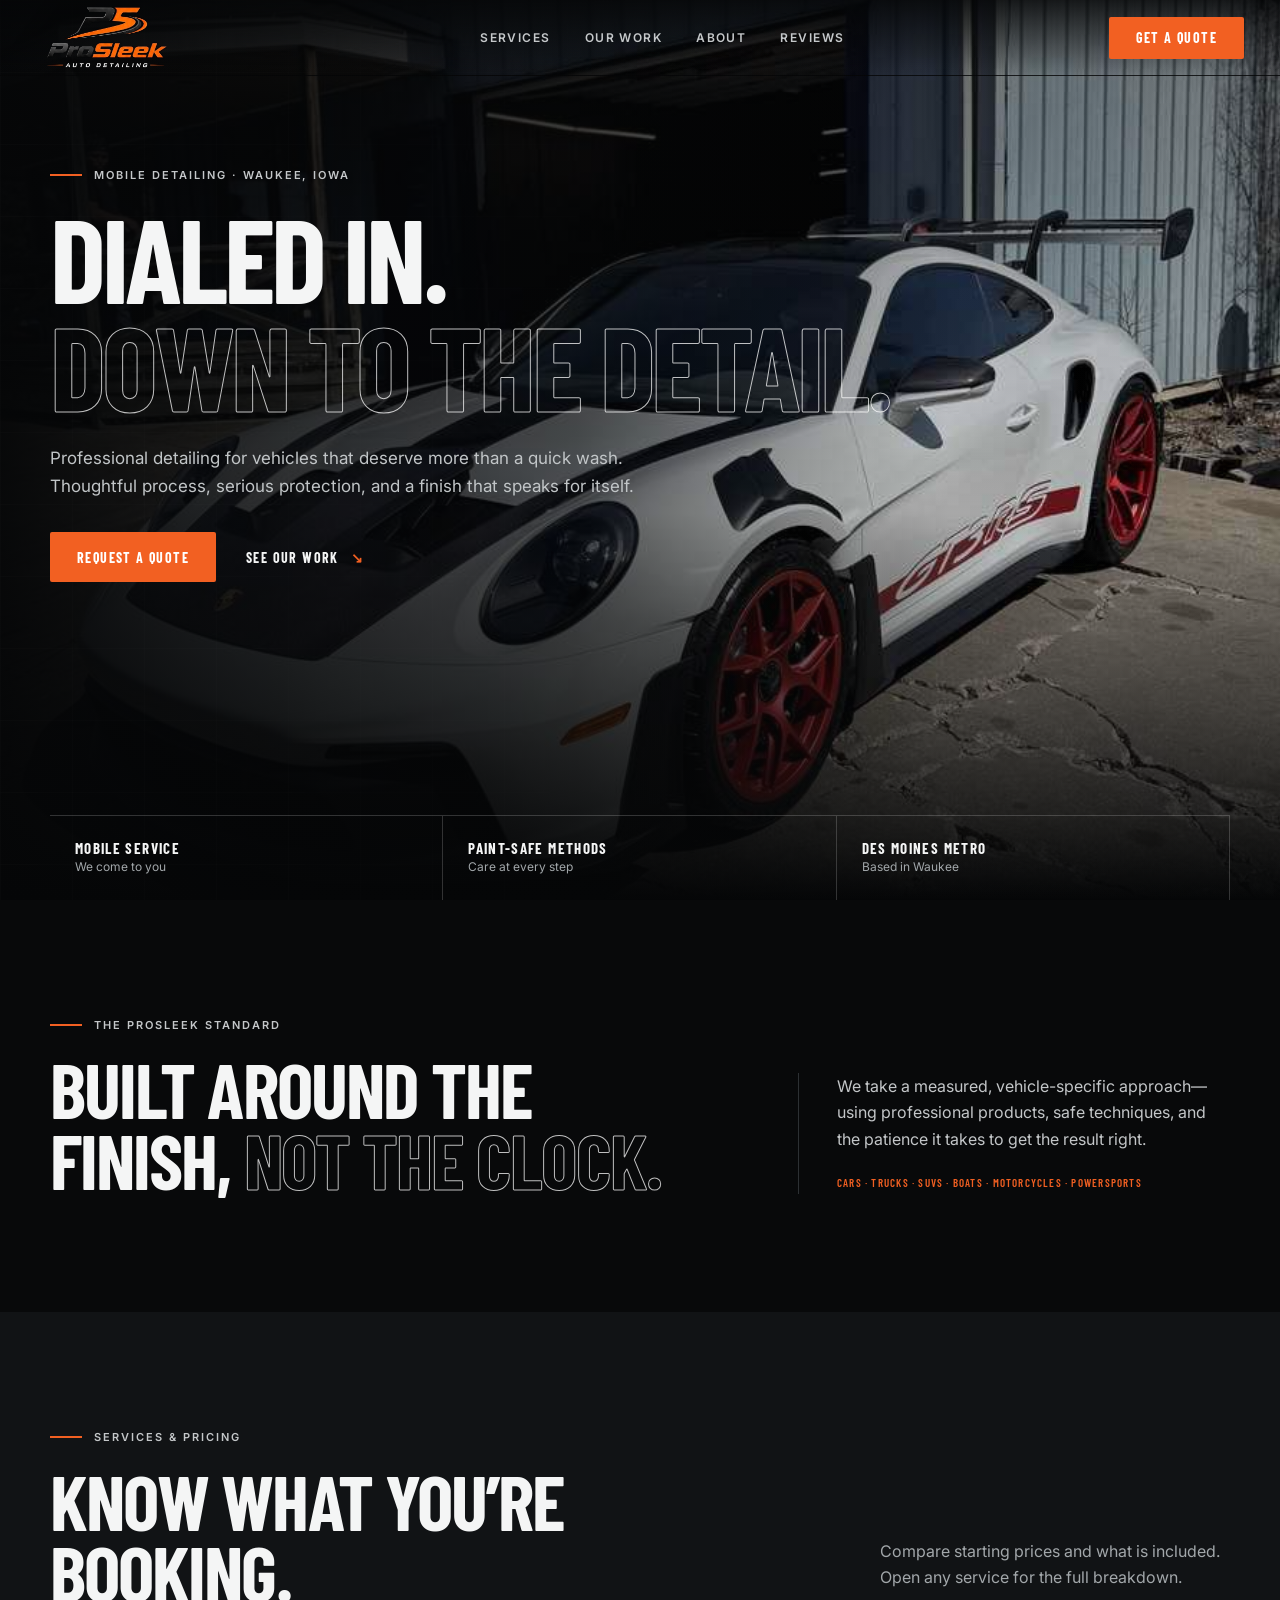
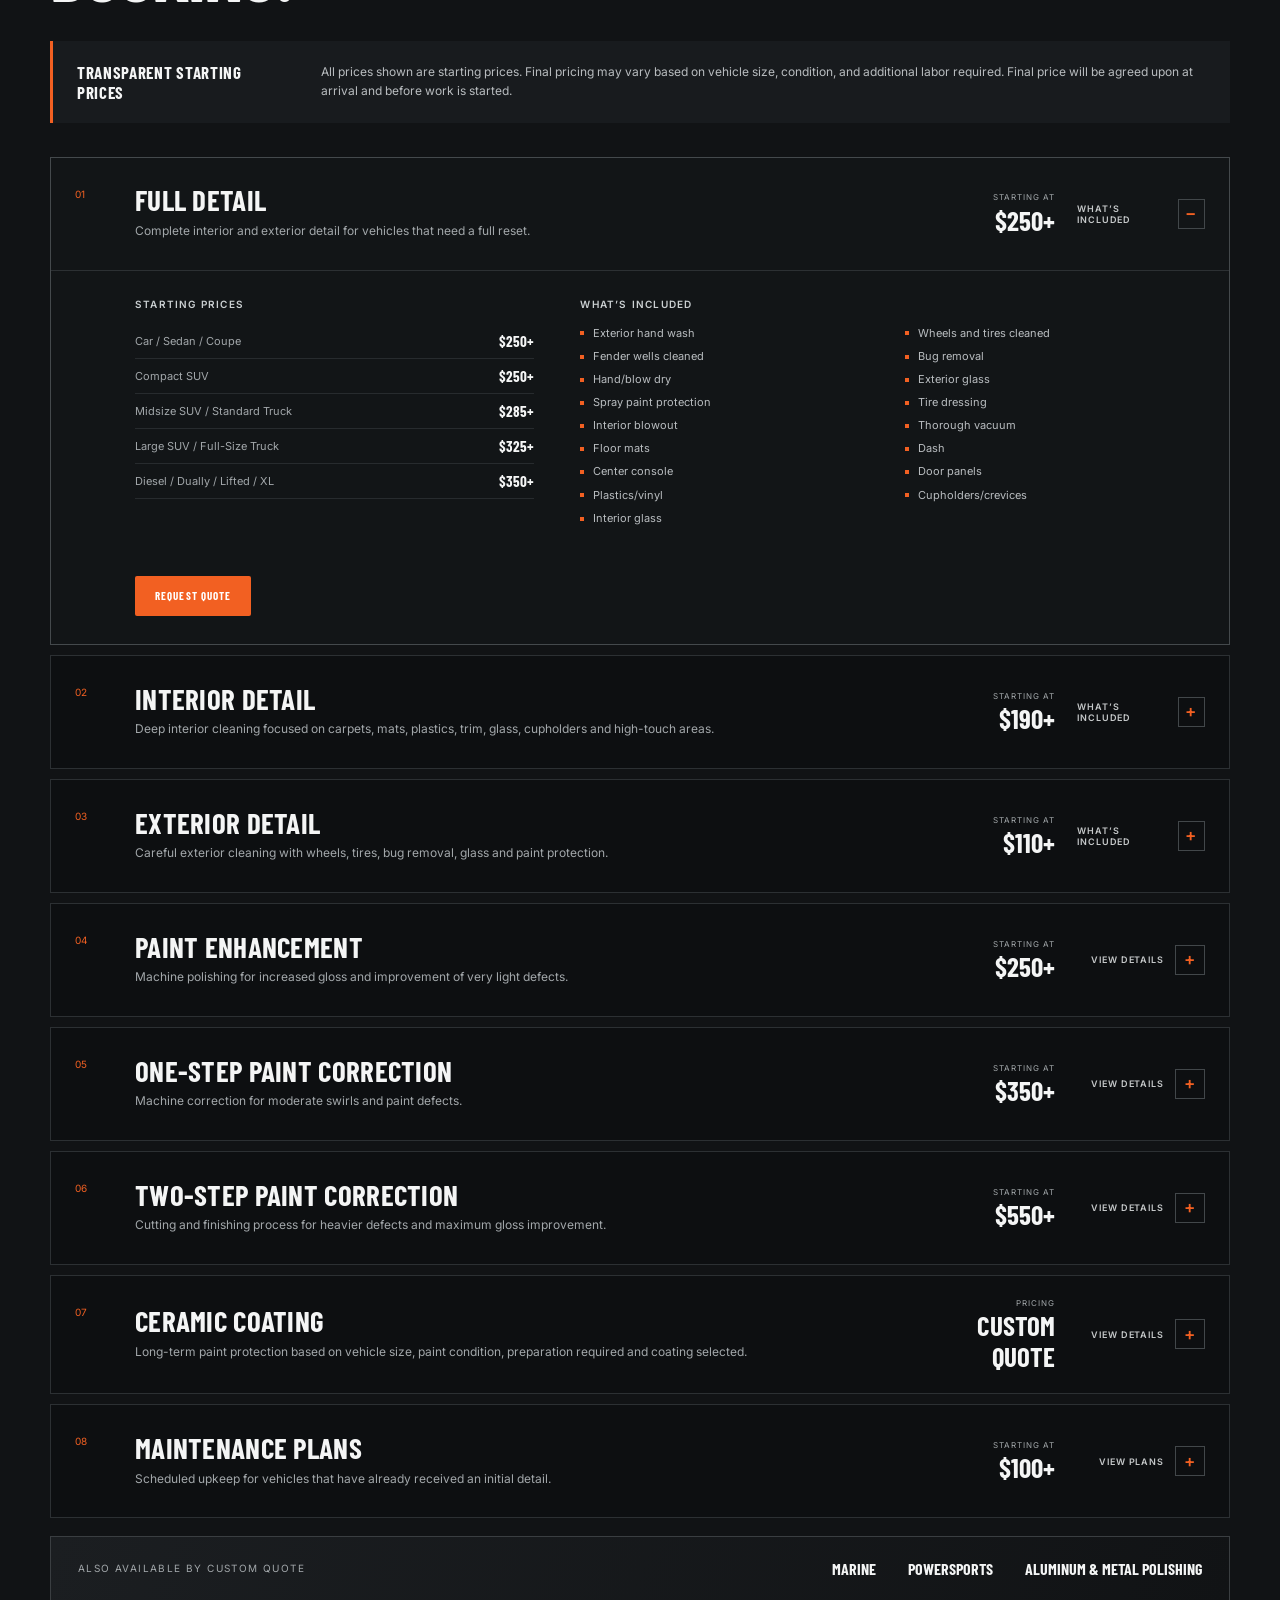
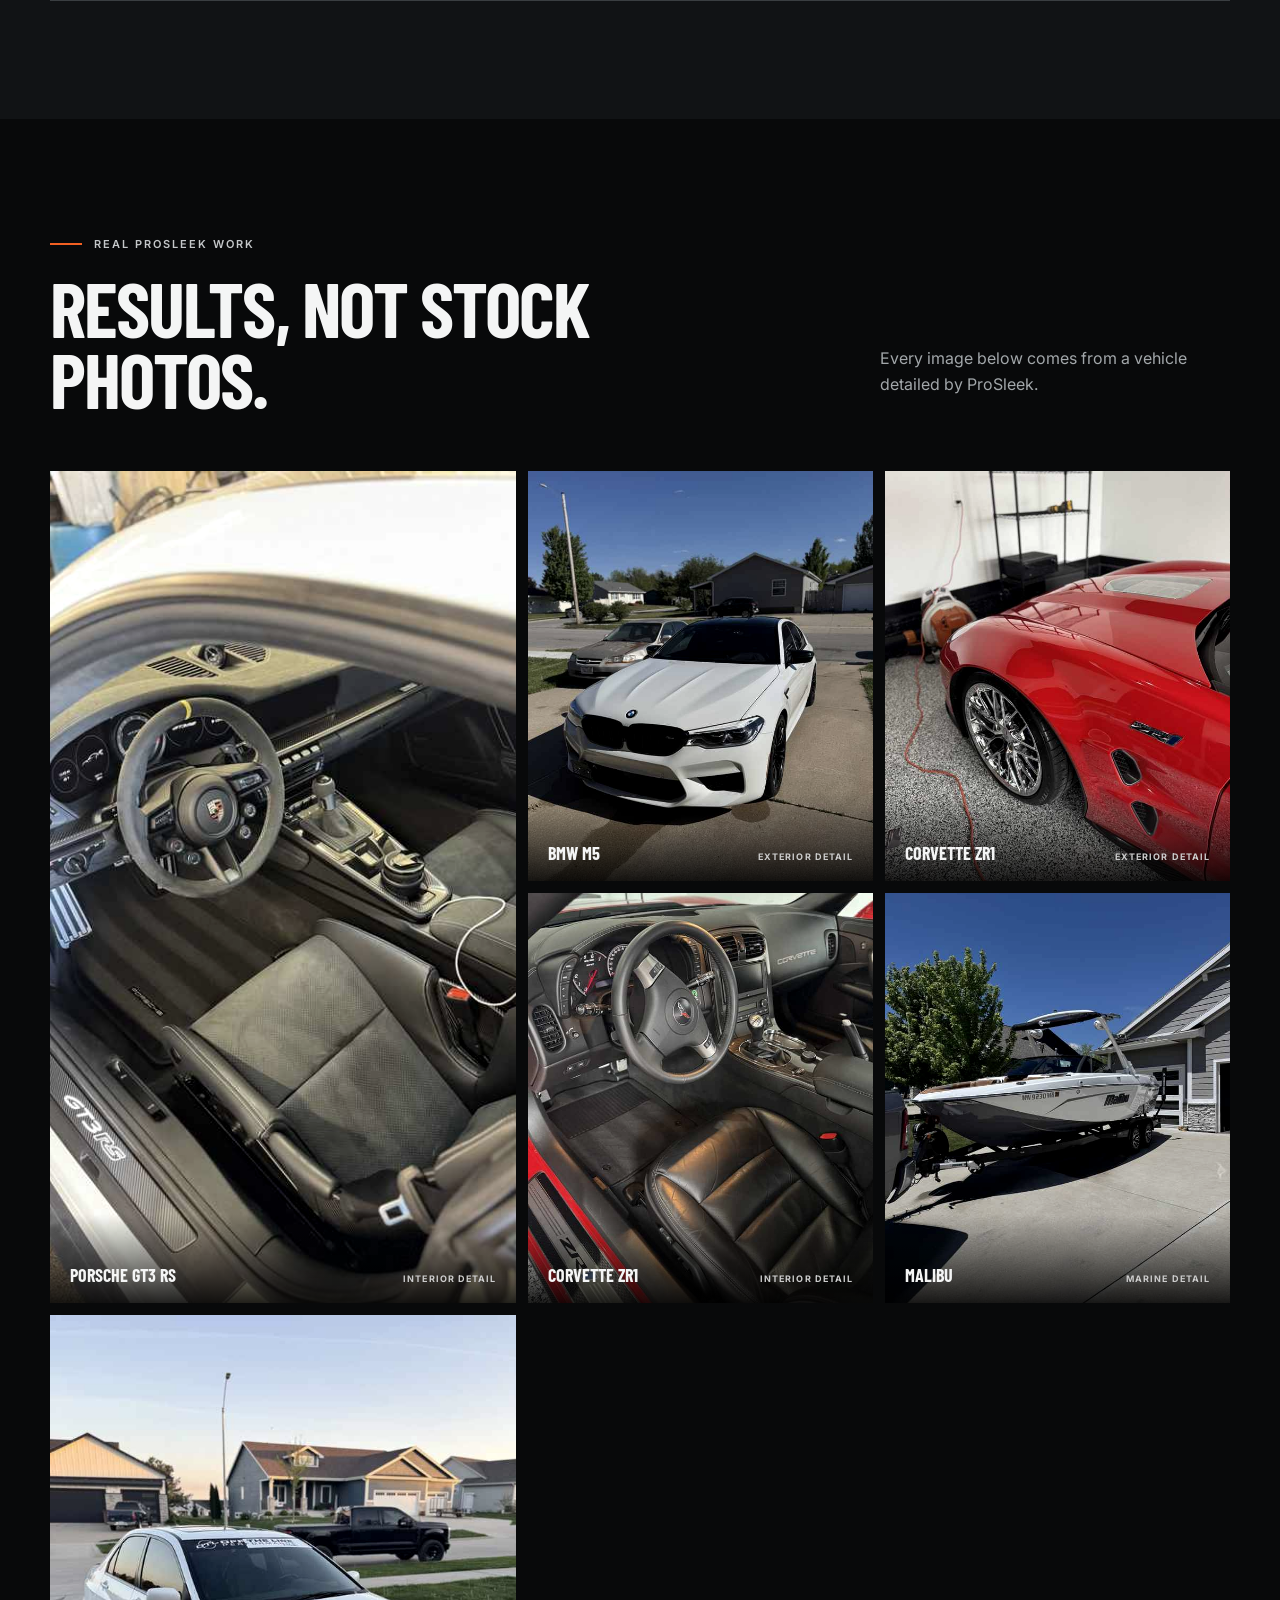
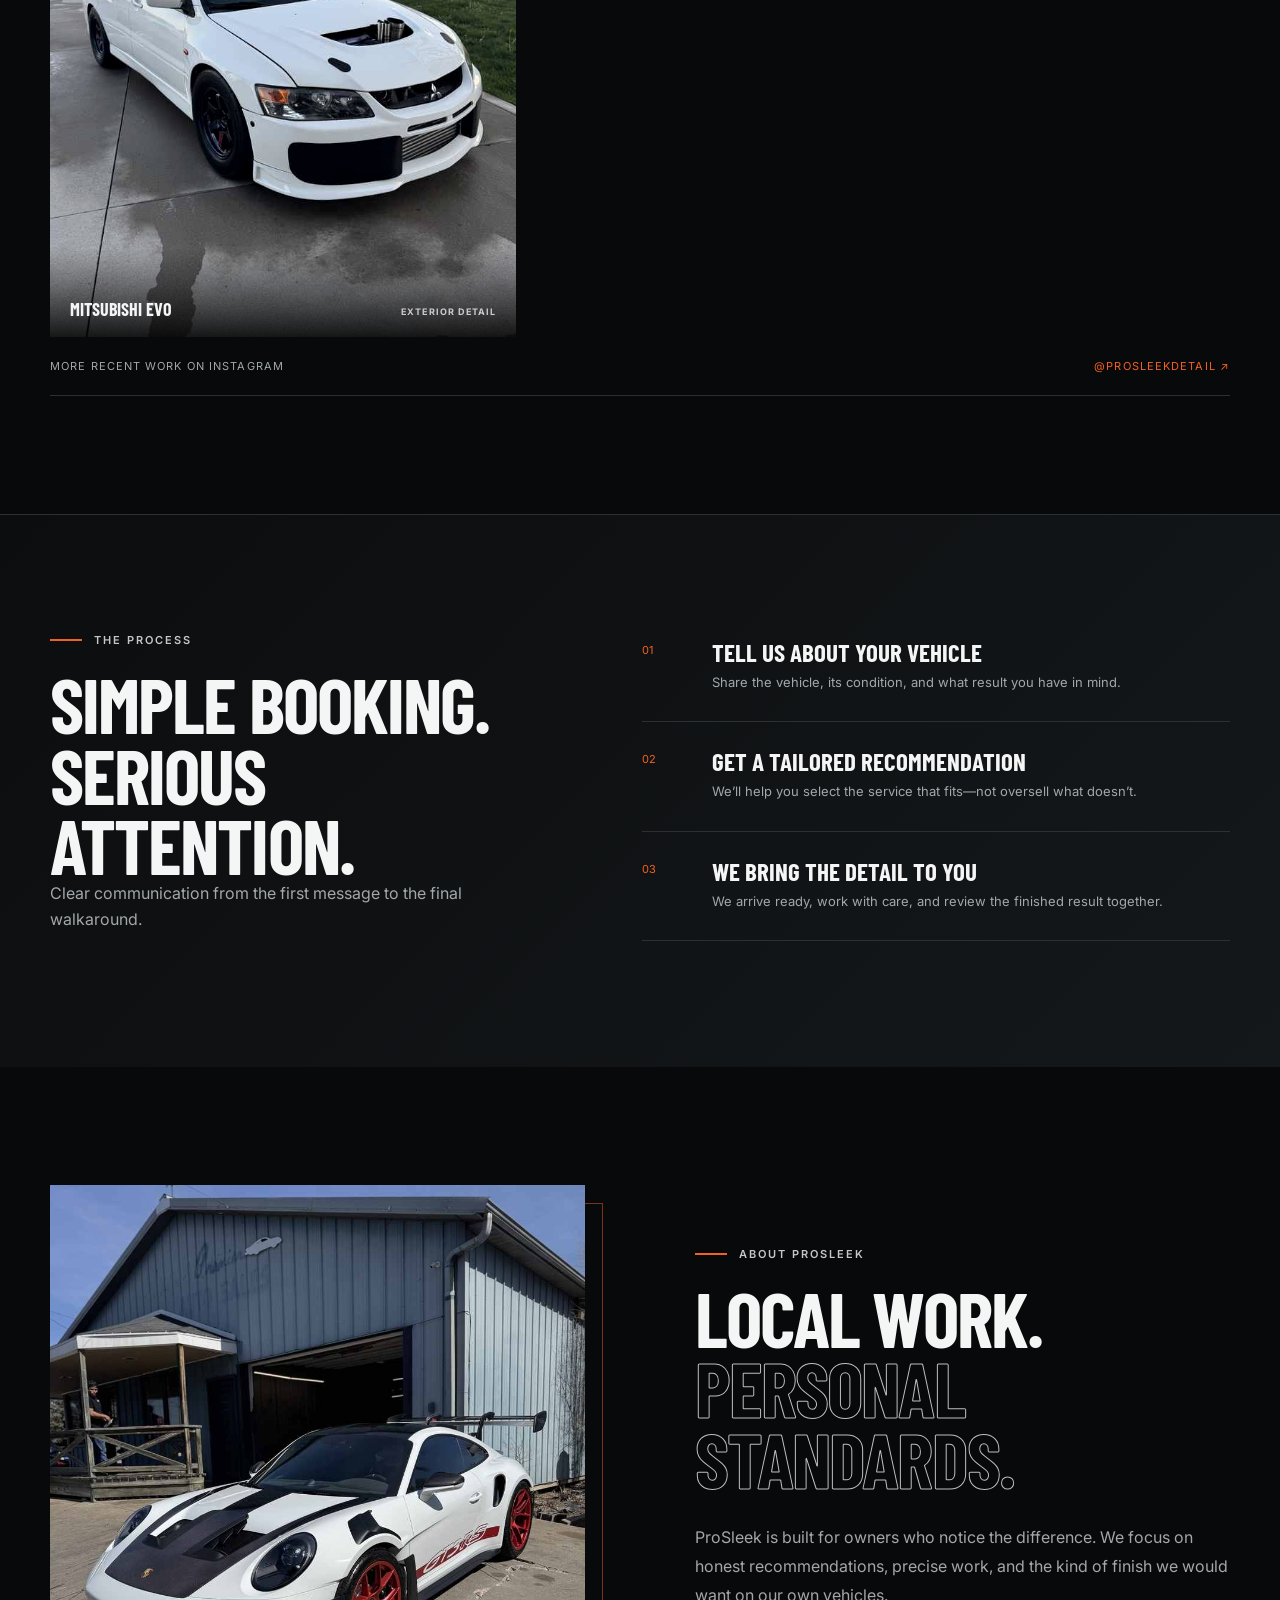
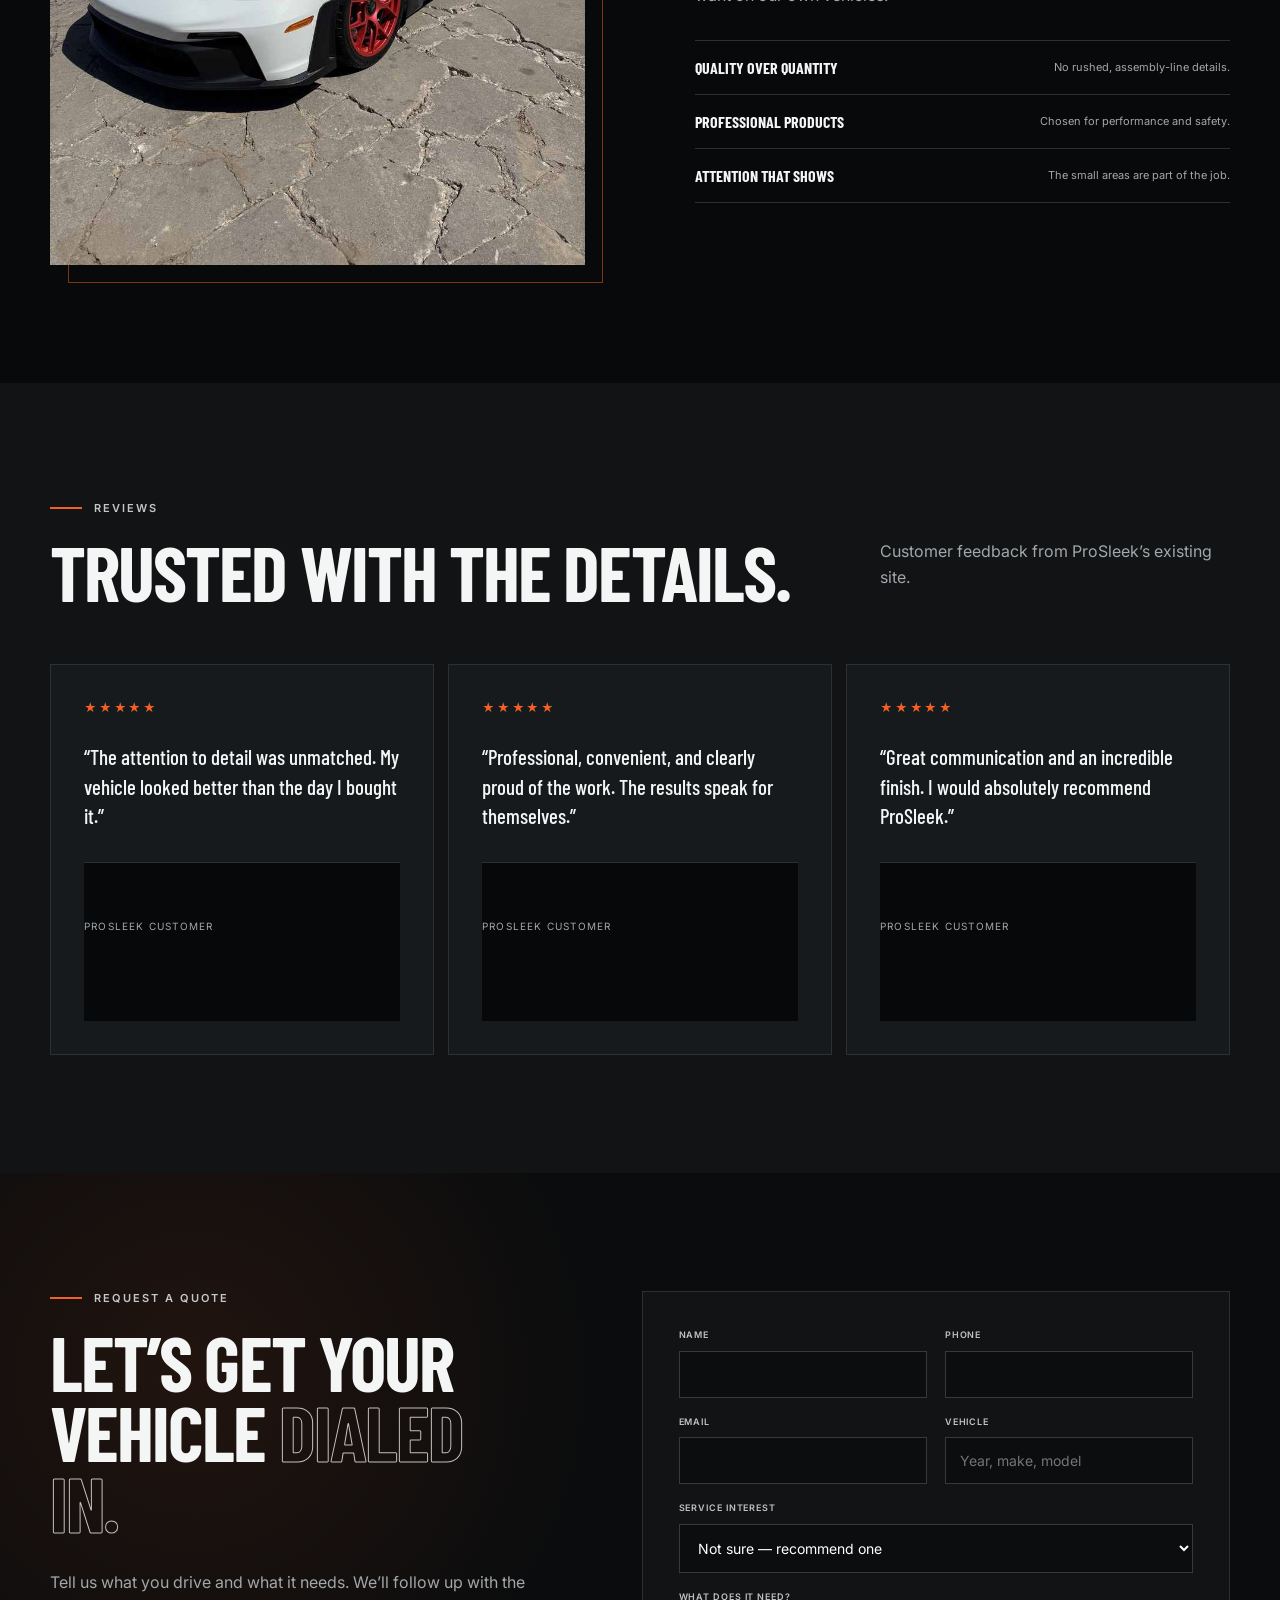
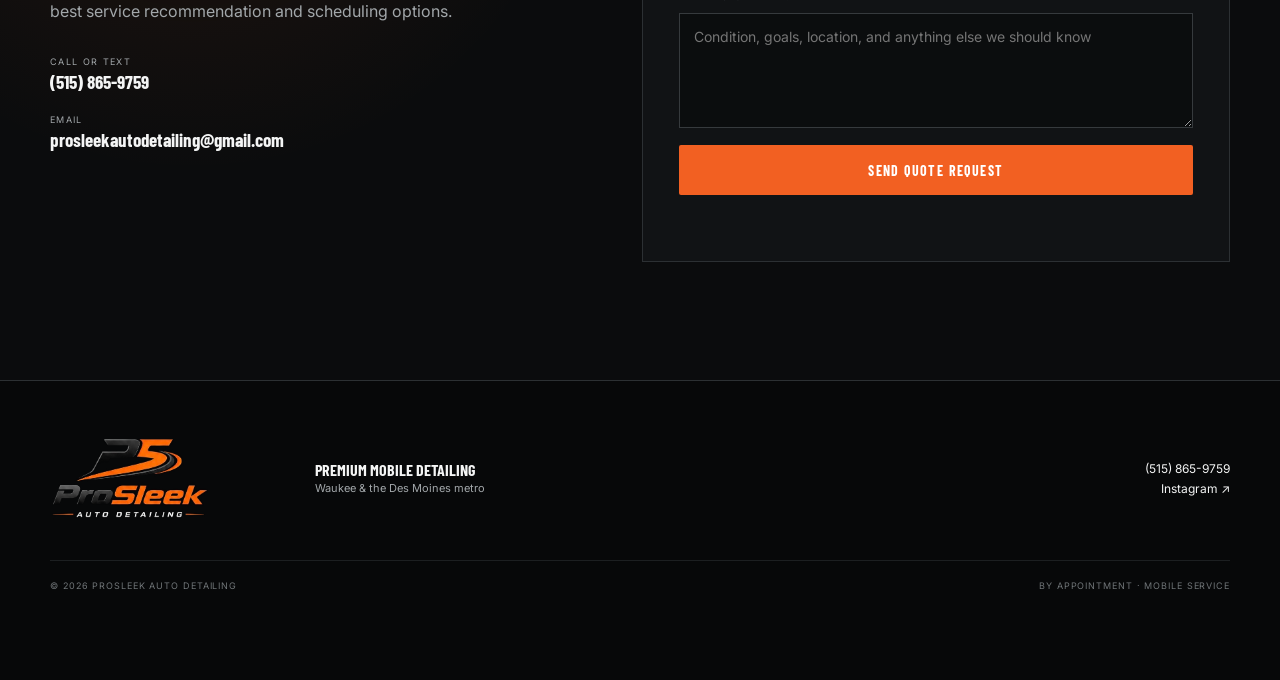
==== commit 17d317bf: "Improve logo and detailed service pricing" ====
--- a/index.html
+++ b/index.html
@@ -9,12 +9,22 @@
 </head>
 <body>
 <a class="skip" href="#main">Skip to content</a>
-<header class="header" data-header><a class="brand" href="#top"><img src="assets/prosleek-logo.jpg" alt="ProSleek Auto Detailing"></a><nav class="desktop"><a href="#services">Services</a><a href="#work">Our work</a><a href="#about">About</a><a href="#reviews">Reviews</a></nav><a class="button header-cta" href="#quote">Get a quote</a><button class="menu-button" aria-label="Open menu" aria-expanded="false" data-menu><i></i><i></i></button><nav class="mobile-menu" data-mobile><a href="#services">Services</a><a href="#work">Our work</a><a href="#about">About</a><a href="#reviews">Reviews</a><a href="#quote">Get a quote</a></nav></header>
+<header class="header" data-header><a class="brand" href="#top"><img src="assets/prosleek-logo-transparent.png" alt="ProSleek Auto Detailing"></a><nav class="desktop"><a href="#services">Services</a><a href="#work">Our work</a><a href="#about">About</a><a href="#reviews">Reviews</a></nav><a class="button header-cta" href="#quote">Get a quote</a><button class="menu-button" aria-label="Open menu" aria-expanded="false" data-menu><i></i><i></i></button><nav class="mobile-menu" data-mobile><a href="#services">Services</a><a href="#work">Our work</a><a href="#about">About</a><a href="#reviews">Reviews</a><a href="#quote">Get a quote</a></nav></header>
 <main id="main">
 <section class="hero" id="top"><div class="hero-photo"></div><div class="hero-overlay"></div><div class="grid-texture"></div><div class="shell hero-copy"><p class="eyebrow"><i></i>Mobile detailing · Waukee, Iowa</p><h1>Dialed in.<br><em>Down to the detail.</em></h1><p class="lede">Professional detailing for vehicles that deserve more than a quick wash. Thoughtful process, serious protection, and a finish that speaks for itself.</p><div class="actions"><a class="button" href="#quote">Request a quote</a><a class="text-link" href="#work">See our work <b>↘</b></a></div></div><div class="hero-proof shell"><div><strong>Mobile service</strong><span>We come to you</span></div><div><strong>Paint-safe methods</strong><span>Care at every step</span></div><div><strong>Des Moines metro</strong><span>Based in Waukee</span></div></div></section>
 <section class="section shell intro"><div><p class="eyebrow"><i></i>The ProSleek standard</p><h2>Built around the finish, <em>not the clock.</em></h2></div><div class="intro-copy"><p>We take a measured, vehicle-specific approach—using professional products, safe techniques, and the patience it takes to get the result right.</p><small>Cars · Trucks · SUVs · Boats · Motorcycles · Powersports</small></div></section>
-<section class="section services" id="services"><div class="shell"><div class="heading"><div><p class="eyebrow"><i></i>Services</p><h2>Care for every surface.</h2></div><p>Choose a focused service or let us build the right combination for your vehicle.</p></div><div class="service-list">
-<article><span>01</span><div><h3>Full details</h3><p>A complete interior and exterior reset for vehicles that need the full treatment.</p></div><b>Interior + exterior</b></article><article><span>02</span><div><h3>Interior details</h3><p>Deep cleaning across carpets, upholstery, leather, trim, glass, and high-touch areas.</p></div><b>Cabin restoration</b></article><article><span>03</span><div><h3>Exterior details</h3><p>Careful washing, decontamination, wheel cleaning, and finish enhancement.</p></div><b>Paint-safe care</b></article><article><span>04</span><div><h3>Paint correction</h3><p>Machine polishing to reduce swirls, haze, and defects while restoring gloss and clarity.</p></div><b>Clarity + gloss</b></article><article><span>05</span><div><h3>Ceramic coatings</h3><p>Long-term surface protection with easier upkeep, rich gloss, and hydrophobic performance.</p></div><b>Durable protection</b></article><article><span>06</span><div><h3>Maintenance plans</h3><p>Consistent scheduled care that keeps a properly detailed vehicle looking its best.</p></div><b>Ongoing upkeep</b></article></div><div class="specialty"><p>Specialty detailing</p><a href="#quote">Marine</a><a href="#quote">Powersports</a><a href="#quote">Aluminum & metal polishing</a></div></div></section>
+<section class="section services" id="services"><div class="shell"><div class="heading services-heading"><div><p class="eyebrow"><i></i>Services & pricing</p><h2>Know what you’re booking.</h2></div><p>Compare starting prices and what is included. Open any service for the full breakdown.</p></div>
+<div class="price-notice"><strong>Transparent starting prices</strong><p>All prices shown are starting prices. Final pricing may vary based on vehicle size, condition, and additional labor required. Final price will be agreed upon at arrival and before work is started.</p></div>
+<div class="service-cards">
+<details class="service-card" open><summary><span class="service-number">01</span><span class="service-summary"><b>Full Detail</b><small>Complete interior and exterior detail for vehicles that need a full reset.</small></span><span class="service-price"><small>Starting at</small><strong>$250+</strong></span><span class="expand-label">What’s included</span></summary><div class="service-detail"><div class="pricing-table"><h4>Starting prices</h4><dl><div><dt>Car / Sedan / Coupe</dt><dd>$250+</dd></div><div><dt>Compact SUV</dt><dd>$250+</dd></div><div><dt>Midsize SUV / Standard Truck</dt><dd>$285+</dd></div><div><dt>Large SUV / Full-Size Truck</dt><dd>$325+</dd></div><div><dt>Diesel / Dually / Lifted / XL</dt><dd>$350+</dd></div></dl></div><div class="included"><h4>What’s included</h4><ul><li>Exterior hand wash</li><li>Wheels and tires cleaned</li><li>Fender wells cleaned</li><li>Bug removal</li><li>Hand/blow dry</li><li>Exterior glass</li><li>Spray paint protection</li><li>Tire dressing</li><li>Interior blowout</li><li>Thorough vacuum</li><li>Floor mats</li><li>Dash</li><li>Center console</li><li>Door panels</li><li>Plastics/vinyl</li><li>Cupholders/crevices</li><li>Interior glass</li></ul></div><a class="button service-cta" href="#quote">Request quote</a></div></details>
+<details class="service-card"><summary><span class="service-number">02</span><span class="service-summary"><b>Interior Detail</b><small>Deep interior cleaning focused on carpets, mats, plastics, trim, glass, cupholders and high-touch areas.</small></span><span class="service-price"><small>Starting at</small><strong>$190+</strong></span><span class="expand-label">What’s included</span></summary><div class="service-detail"><div class="pricing-table"><h4>Starting prices</h4><dl><div><dt>Car / Sedan / Coupe</dt><dd>$190+</dd></div><div><dt>Compact SUV</dt><dd>$200+</dd></div><div><dt>Midsize SUV / Standard Truck</dt><dd>$225+</dd></div><div><dt>Large SUV / Full-Size Truck</dt><dd>$250+</dd></div><div><dt>Diesel / Dually / XL</dt><dd>$275+</dd></div></dl></div><div class="included"><h4>What’s included</h4><ul><li>Blowout</li><li>Thorough vacuum</li><li>Floor mats</li><li>Dash</li><li>Center console</li><li>Door panels</li><li>Plastics/vinyl</li><li>Cupholders</li><li>Crevices</li><li>Interior glass</li></ul><p class="condition-note">Heavy stains, excessive pet hair, excessive trash, sand, mud, severe neglect, or additional labor may increase the final price.</p></div><a class="button service-cta" href="#quote">Request quote</a></div></details>
+<details class="service-card"><summary><span class="service-number">03</span><span class="service-summary"><b>Exterior Detail</b><small>Careful exterior cleaning with wheels, tires, bug removal, glass and paint protection.</small></span><span class="service-price"><small>Starting at</small><strong>$110+</strong></span><span class="expand-label">What’s included</span></summary><div class="service-detail"><div class="pricing-table"><h4>Starting prices</h4><dl><div><dt>Car / Sedan / Coupe</dt><dd>$110+</dd></div><div><dt>Compact SUV</dt><dd>$120+</dd></div><div><dt>Midsize SUV / Standard Truck</dt><dd>$140+</dd></div><div><dt>Large SUV / Full-Size Truck</dt><dd>$160+</dd></div><div><dt>Dually / Lifted / XL</dt><dd>$175+</dd></div></dl></div><div class="included"><h4>What’s included</h4><ul><li>Hand wash</li><li>Wheels and tires</li><li>Fender wells</li><li>Bug removal</li><li>Hand/blow dry</li><li>Exterior glass</li><li>Spray paint protection</li><li>Tire dressing</li></ul></div><a class="button service-cta" href="#quote">Request quote</a></div></details>
+<details class="service-card service-card-compact"><summary><span class="service-number">04</span><span class="service-summary"><b>Paint Enhancement</b><small>Machine polishing for increased gloss and improvement of very light defects.</small></span><span class="service-price"><small>Starting at</small><strong>$250+</strong></span><span class="expand-label">View details</span></summary><div class="service-detail compact-detail"><p>Ideal when the goal is to refresh gloss and improve very light imperfections without a more intensive correction process.</p><a class="button service-cta" href="#quote">Request quote</a></div></details>
+<details class="service-card service-card-compact"><summary><span class="service-number">05</span><span class="service-summary"><b>One-Step Paint Correction</b><small>Machine correction for moderate swirls and paint defects.</small></span><span class="service-price"><small>Starting at</small><strong>$350+</strong></span><span class="expand-label">View details</span></summary><div class="service-detail compact-detail"><p>A focused correction step that improves moderate defects while restoring clarity and gloss.</p><a class="button service-cta" href="#quote">Request quote</a></div></details>
+<details class="service-card service-card-compact"><summary><span class="service-number">06</span><span class="service-summary"><b>Two-Step Paint Correction</b><small>Cutting and finishing process for heavier defects and maximum gloss improvement.</small></span><span class="service-price"><small>Starting at</small><strong>$550+</strong></span><span class="expand-label">View details</span></summary><div class="service-detail compact-detail"><p>A more intensive cutting and refining process tailored to paint condition and the desired finish.</p><a class="button service-cta" href="#quote">Request quote</a></div></details>
+<details class="service-card service-card-compact"><summary><span class="service-number">07</span><span class="service-summary"><b>Ceramic Coating</b><small>Long-term paint protection based on vehicle size, paint condition, preparation required and coating selected.</small></span><span class="service-price"><small>Pricing</small><strong>Custom quote</strong></span><span class="expand-label">View details</span></summary><div class="service-detail compact-detail"><p>Every coating service is quoted around the preparation needed and the protection system best suited to your vehicle.</p><a class="button service-cta" href="#quote">Request quote</a></div></details>
+<details class="service-card"><summary><span class="service-number">08</span><span class="service-summary"><b>Maintenance Plans</b><small>Scheduled upkeep for vehicles that have already received an initial detail.</small></span><span class="service-price"><small>Starting at</small><strong>$100+</strong></span><span class="expand-label">View plans</span></summary><div class="service-detail maintenance-detail"><div class="plan-price"><span>Interior Maintenance</span><strong>$100+</strong></div><div class="plan-price"><span>Full Maintenance</span><strong>$140+</strong></div><p class="condition-note">Initial detail required before maintenance pricing begins.</p><a class="button service-cta" href="#quote">Request quote</a></div></details>
+</div><div class="specialty"><p>Also available by custom quote</p><a href="#quote">Marine</a><a href="#quote">Powersports</a><a href="#quote">Aluminum & metal polishing</a></div></div></section>
 <section class="section work" id="work"><div class="shell"><div class="heading"><div><p class="eyebrow"><i></i>Real ProSleek work</p><h2>Results, not stock photos.</h2></div><p>Every image below comes from a vehicle detailed by ProSleek.</p></div><div class="gallery">
 <figure class="feature"><img src="assets/gt3rs-interior.jpg" alt="Detailed Porsche GT3 RS interior"><figcaption><span>Porsche GT3 RS</span><b>Interior detail</b></figcaption></figure><figure><img src="assets/bmw-m5.jpg" alt="Detailed BMW M5 exterior" loading="lazy"><figcaption><span>BMW M5</span><b>Exterior detail</b></figcaption></figure><figure><img src="assets/corvette-zr1.jpg" alt="Detailed Corvette ZR1 exterior" loading="lazy"><figcaption><span>Corvette ZR1</span><b>Exterior detail</b></figcaption></figure><figure><img src="assets/zr1-interior.jpg" alt="Detailed Corvette ZR1 interior" loading="lazy"><figcaption><span>Corvette ZR1</span><b>Interior detail</b></figcaption></figure><figure><img src="assets/malibu-boat.jpg" alt="Detailed Malibu wake boat" loading="lazy"><figcaption><span>Malibu</span><b>Marine detail</b></figcaption></figure><figure><img src="assets/mitsubishi-evo.jpg" alt="Detailed Mitsubishi Evo exterior" loading="lazy"><figcaption><span>Mitsubishi Evo</span><b>Exterior detail</b></figcaption></figure></div><a class="instagram" href="https://www.instagram.com/prosleekdetail?igsh=cjNlMzR1OHV6Njdq&utm_source=qr" target="_blank" rel="noreferrer">More recent work on Instagram <span>@prosleekdetail ↗</span></a></div></section>
 <section class="section process"><div class="shell two-col"><div><p class="eyebrow"><i></i>The process</p><h2>Simple booking.<br>Serious attention.</h2><p class="muted">Clear communication from the first message to the final walkaround.</p></div><ol><li><span>01</span><div><h3>Tell us about your vehicle</h3><p>Share the vehicle, its condition, and what result you have in mind.</p></div></li><li><span>02</span><div><h3>Get a tailored recommendation</h3><p>We’ll help you select the service that fits—not oversell what doesn’t.</p></div></li><li><span>03</span><div><h3>We bring the detail to you</h3><p>We arrive ready, work with care, and review the finished result together.</p></div></li></ol></div></section>
@@ -22,5 +32,5 @@
 <section class="section reviews" id="reviews"><div class="shell"><div class="heading"><div><p class="eyebrow"><i></i>Reviews</p><h2>Trusted with the details.</h2></div><p>Customer feedback from ProSleek’s existing site.</p></div><div class="review-grid"><blockquote><div>★★★★★</div><p>“The attention to detail was unmatched. My vehicle looked better than the day I bought it.”</p><footer>ProSleek customer</footer></blockquote><blockquote><div>★★★★★</div><p>“Professional, convenient, and clearly proud of the work. The results speak for themselves.”</p><footer>ProSleek customer</footer></blockquote><blockquote><div>★★★★★</div><p>“Great communication and an incredible finish. I would absolutely recommend ProSleek.”</p><footer>ProSleek customer</footer></blockquote></div></div></section>
 <section class="section quote" id="quote"><div class="shell two-col quote-grid"><div><p class="eyebrow"><i></i>Request a quote</p><h2>Let’s get your vehicle <em>dialed in.</em></h2><p class="muted">Tell us what you drive and what it needs. We’ll follow up with the best service recommendation and scheduling options.</p><div class="contact"><a href="tel:5158659759"><span>Call or text</span><strong>(515) 865-9759</strong></a><a href="mailto:prosleekautodetailing@gmail.com"><span>Email</span><strong>prosleekautodetailing@gmail.com</strong></a></div></div><form action="https://formspree.io/f/mqeoapbg" method="POST" data-form><div class="form-row"><label>Name<input name="name" autocomplete="name" required></label><label>Phone<input name="phone" type="tel" autocomplete="tel" required></label></div><div class="form-row"><label>Email<input name="email" type="email" autocomplete="email"></label><label>Vehicle<input name="vehicle" placeholder="Year, make, model" required></label></div><label>Service interest<select name="service"><option>Not sure — recommend one</option><option>Full detail</option><option>Interior detail</option><option>Exterior detail</option><option>Maintenance plan</option><option>Paint correction</option><option>Ceramic coating</option><option>Marine detailing</option><option>Powersports</option><option>Aluminum / metal polishing</option></select></label><label>What does it need?<textarea name="message" rows="5" placeholder="Condition, goals, location, and anything else we should know" required></textarea></label><button class="button" type="submit">Send quote request</button><p class="form-status" role="status" data-status></p></form></div></section>
 </main>
-<footer><div class="shell footer-main"><a class="footer-brand" href="#top"><img src="assets/prosleek-logo.jpg" alt="ProSleek Auto Detailing"></a><div><strong>Premium mobile detailing</strong><span>Waukee & the Des Moines metro</span></div><div><a href="tel:5158659759">(515) 865-9759</a><a href="https://www.instagram.com/prosleekdetail?igsh=cjNlMzR1OHV6Njdq&utm_source=qr" target="_blank" rel="noreferrer">Instagram ↗</a></div></div><div class="shell copyright"><span>© <span data-year></span> ProSleek Auto Detailing</span><span>By appointment · Mobile service</span></div></footer><a class="mobile-call" href="tel:5158659759">Call / text <strong>(515) 865-9759</strong></a><script src="script.js"></script>
+<footer><div class="shell footer-main"><a class="footer-brand" href="#top"><img src="assets/prosleek-logo-transparent.png" alt="ProSleek Auto Detailing"></a><div><strong>Premium mobile detailing</strong><span>Waukee & the Des Moines metro</span></div><div><a href="tel:5158659759">(515) 865-9759</a><a href="https://www.instagram.com/prosleekdetail?igsh=cjNlMzR1OHV6Njdq&utm_source=qr" target="_blank" rel="noreferrer">Instagram ↗</a></div></div><div class="shell copyright"><span>© <span data-year></span> ProSleek Auto Detailing</span><span>By appointment · Mobile service</span></div></footer><a class="mobile-call" href="tel:5158659759">Call / text <strong>(515) 865-9759</strong></a><script src="script.js"></script>
 </body></html>
--- a/styles.css
+++ b/styles.css
@@ -2,3 +2,8 @@
 @media(max-width:900px){body{padding-bottom:58px}.shell{width:min(680px,calc(100% - 34px))}.section{padding:82px 0}.header{height:68px;padding:0 17px;grid-template-columns:1fr auto;gap:12px}.brand{width:110px}.desktop,.header-cta{display:none}.menu-button{display:flex;width:42px;height:42px;padding:11px 9px;border:1px solid var(--line);background:transparent;flex-direction:column;justify-content:center;gap:7px}.menu-button i{height:1px;width:100%;background:#fff;transition:.2s}.header.open .menu-button i:first-child{transform:translateY(4px) rotate(45deg)}.header.open .menu-button i:last-child{transform:translateY(-4px) rotate(-45deg)}.mobile-menu{position:fixed;visibility:hidden;opacity:0;pointer-events:none;top:68px;left:0;right:0;height:calc(100svh - 68px);display:flex;padding:44px 22px;background:#090a0b;flex-direction:column;transition:.2s}.header.open .mobile-menu{visibility:visible;opacity:1;pointer-events:auto}.mobile-menu a{padding:14px;border-bottom:1px solid var(--line);font:700 34px var(--cond)}.hero-photo{background-position:62% center}.hero-overlay{background:linear-gradient(0deg,#050607,rgba(5,6,7,.92) 27%,rgba(5,6,7,.16) 75%,rgba(5,6,7,.5))}.grid-texture{display:none}.hero-copy{padding-bottom:178px}h1{font-size:clamp(58px,18vw,84px)}.lede{max-width:480px;font-size:14px}.hero-proof div{padding:16px 8px}.hero-proof strong{font-size:11px}.hero-proof span{display:none}.intro,.heading,.two-col{grid-template-columns:1fr;gap:44px}.intro-copy{padding-left:22px}.heading{margin-bottom:40px}.service-list article{grid-template-columns:34px 1fr;padding:21px 2px}.service-list article>b{display:none}.specialty{align-items:flex-start;flex-wrap:wrap;gap:13px 22px}.specialty p{flex-basis:100%}.gallery{grid-template-columns:1fr 1fr;grid-template-rows:510px repeat(2,300px)}.gallery .feature{grid-column:1/3;grid-row:auto}.about-grid{gap:70px}.about-photo{height:610px}.review-grid{grid-template-columns:1fr}.quote-grid{gap:52px}.footer-main{grid-template-columns:160px 1fr}.footer-main>div:last-child{grid-column:1/3;align-items:flex-start}.mobile-call{position:fixed;z-index:90;inset:auto 0 0;height:58px;display:flex;align-items:center;justify-content:center;gap:8px;background:var(--orange);text-decoration:none;text-transform:uppercase;letter-spacing:.08em;font-size:11px}}
 @media(max-width:560px){.shell{width:calc(100% - 28px)}.section{padding:70px 0}.hero{min-height:680px}.hero-copy{padding-bottom:142px}.eyebrow{font-size:9px}.hero .lede{max-width:340px}.actions{gap:20px}.actions .button{padding:0 19px}h2{font-size:46px}.gallery{grid-template-rows:420px repeat(2,230px)}.gallery figcaption{padding:40px 11px 11px}.gallery figcaption span{font-size:14px}.gallery figcaption b{display:none}.instagram{font-size:8px}.about-photo{height:510px}.about-photo:after{inset:10px -8px -10px 8px}.values div{flex-direction:column;gap:3px}.values span{text-align:left}.form-row{grid-template-columns:1fr;gap:0}form{padding:23px 17px}.contact strong{font-size:16px;word-break:break-word}.footer-main{grid-template-columns:1fr;gap:20px}.footer-main>div:last-child{grid-column:auto}.copyright{gap:18px}.copyright span:last-child{text-align:right}}
 @media(prefers-reduced-motion:reduce){html{scroll-behavior:auto}*,*:before,*:after{transition:none!important}}
+
+/* Transparent source logo and detailed service comparison */
+.brand img,.footer-brand img{mix-blend-mode:normal}.brand{height:66px;width:142px}.brand img{height:100%;width:100%;object-fit:contain}.footer-brand{width:160px}.services-heading{margin-bottom:34px}.price-notice{display:grid;grid-template-columns:210px 1fr;gap:34px;margin-bottom:34px;padding:21px 24px;border-left:3px solid var(--orange);background:#181b1e}.price-notice strong{font:700 17px var(--cond);text-transform:uppercase;letter-spacing:.04em}.price-notice p{margin:0;color:#b8bcbf;font-size:12px;line-height:1.65}.service-cards{display:grid;gap:10px}.service-card{border:1px solid var(--line);background:#0d0f11;transition:border-color .2s,background .2s}.service-card[open]{border-color:#44494c;background:#121517}.service-card summary{display:grid;grid-template-columns:38px minmax(0,1fr) 145px 128px;align-items:center;gap:22px;min-height:112px;padding:21px 24px;cursor:pointer;list-style:none}.service-card summary::-webkit-details-marker{display:none}.service-card summary:focus-visible{outline:2px solid var(--orange);outline-offset:2px}.service-number{align-self:start;padding-top:7px;color:var(--orange);font-size:10px}.service-summary{display:flex;min-width:0;flex-direction:column;gap:8px}.service-summary b{font:700 29px/.95 var(--cond);text-transform:uppercase;letter-spacing:.01em}.service-summary small{max-width:650px;color:var(--muted);font-size:12px;line-height:1.55}.service-price{display:flex;flex-direction:column;align-items:flex-end}.service-price small{color:var(--muted);text-transform:uppercase;letter-spacing:.13em;font-size:8px}.service-price strong{color:var(--text);font:700 27px/1.15 var(--cond);text-align:right;text-transform:uppercase}.expand-label{display:flex;align-items:center;justify-content:flex-end;gap:11px;color:#c6c9ca;text-transform:uppercase;letter-spacing:.1em;font:600 9px var(--body)}.expand-label:after{content:'+';display:grid;width:28px;height:28px;border:1px solid #42474a;color:var(--orange);place-items:center;font-size:17px;line-height:1}.service-card[open] .expand-label:after{content:'−'}.service-detail{display:grid;grid-template-columns:.78fr 1.22fr;gap:46px;padding:3px 24px 28px 84px;border-top:1px solid var(--line)}.service-detail h4{margin:24px 0 14px;color:#cbd0d2;text-transform:uppercase;letter-spacing:.12em;font:600 10px var(--body)}.pricing-table dl{margin:0}.pricing-table dl>div{display:flex;justify-content:space-between;gap:20px;padding:8px 0;border-bottom:1px solid #272b2e}.pricing-table dt{color:var(--muted);font-size:11px}.pricing-table dd{margin:0;font:700 15px var(--cond)}.included ul{display:grid;grid-template-columns:repeat(2,minmax(0,1fr));gap:5px 24px;margin:0;padding:0;list-style:none}.included li{position:relative;padding-left:13px;color:#b9bdc0;font-size:11px}.included li:before{content:'';position:absolute;top:.72em;left:0;width:4px;height:4px;background:var(--orange)}.condition-note{margin:18px 0 0;padding:13px 15px;border:1px solid #383d40;background:#191c1f;color:#bec2c4;font-size:10px;line-height:1.6}.service-cta{grid-column:1/-1;justify-self:start;min-height:40px;margin-top:3px;padding:0 20px;font-size:11px}.compact-detail{grid-template-columns:1fr auto;align-items:center;padding-top:24px}.compact-detail p{max-width:720px;margin:0;color:var(--muted);font-size:12px}.compact-detail .service-cta{grid-column:auto;margin:0}.maintenance-detail{grid-template-columns:1fr 1fr;align-items:center;padding-top:24px}.plan-price{display:flex;align-items:center;justify-content:space-between;padding:17px;border:1px solid #34383b;background:#181b1e}.plan-price span{font:700 17px var(--cond);text-transform:uppercase}.plan-price strong{color:var(--orange);font:700 21px var(--cond)}.maintenance-detail .condition-note,.maintenance-detail .service-cta{grid-column:1/-1}.maintenance-detail .condition-note{margin:0}.services .specialty{margin-top:18px}
+@media(max-width:900px){.brand{width:126px;height:60px}.services-heading{gap:26px}.price-notice{grid-template-columns:1fr;gap:5px}.service-card summary{grid-template-columns:28px minmax(0,1fr) 110px;gap:14px;min-height:124px;padding:18px 14px}.service-summary b{font-size:25px}.service-price strong{font-size:22px}.expand-label{grid-column:2/4;justify-content:flex-start}.expand-label:after{order:-1}.service-detail{grid-template-columns:1fr 1fr;gap:28px;padding:0 16px 24px 56px}.compact-detail{grid-template-columns:1fr}.compact-detail .service-cta{justify-self:start}.maintenance-detail{grid-template-columns:1fr 1fr}}
+@media(max-width:560px){.brand{width:116px}.price-notice{padding:18px}.service-card summary{grid-template-columns:23px minmax(0,1fr) 86px;gap:10px}.service-summary{gap:7px}.service-summary b{font-size:22px}.service-summary small{font-size:10px;line-height:1.45}.service-price strong{font-size:19px}.service-price small{font-size:7px}.expand-label{grid-column:2/4}.service-detail{grid-template-columns:1fr;gap:0;padding:0 14px 22px 47px}.included ul{grid-template-columns:1fr}.service-detail h4{margin-top:20px}.service-cta{margin-top:20px}.compact-detail{padding-top:20px}.compact-detail .service-cta{margin-top:15px}.maintenance-detail{grid-template-columns:1fr}.maintenance-detail .condition-note,.maintenance-detail .service-cta{grid-column:auto}.plan-price{padding:14px}.services .specialty a{font-size:14px}}
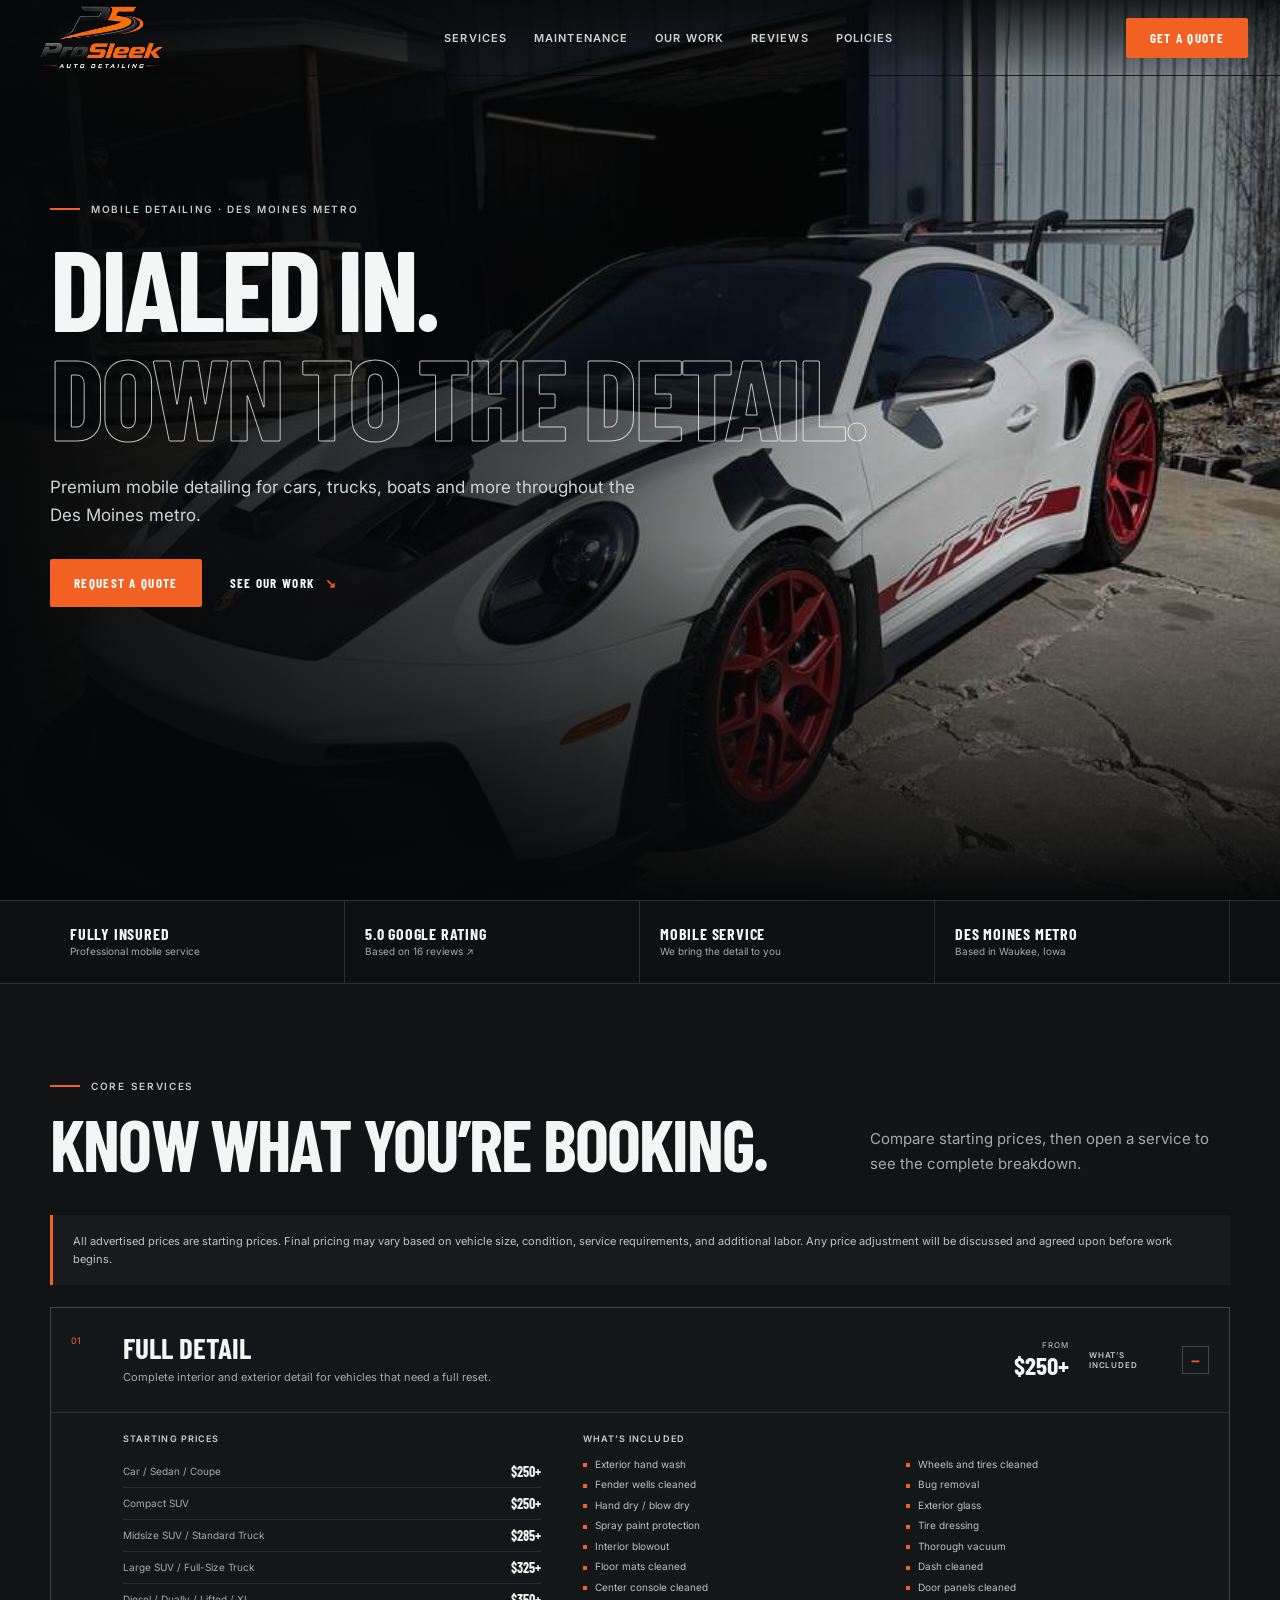
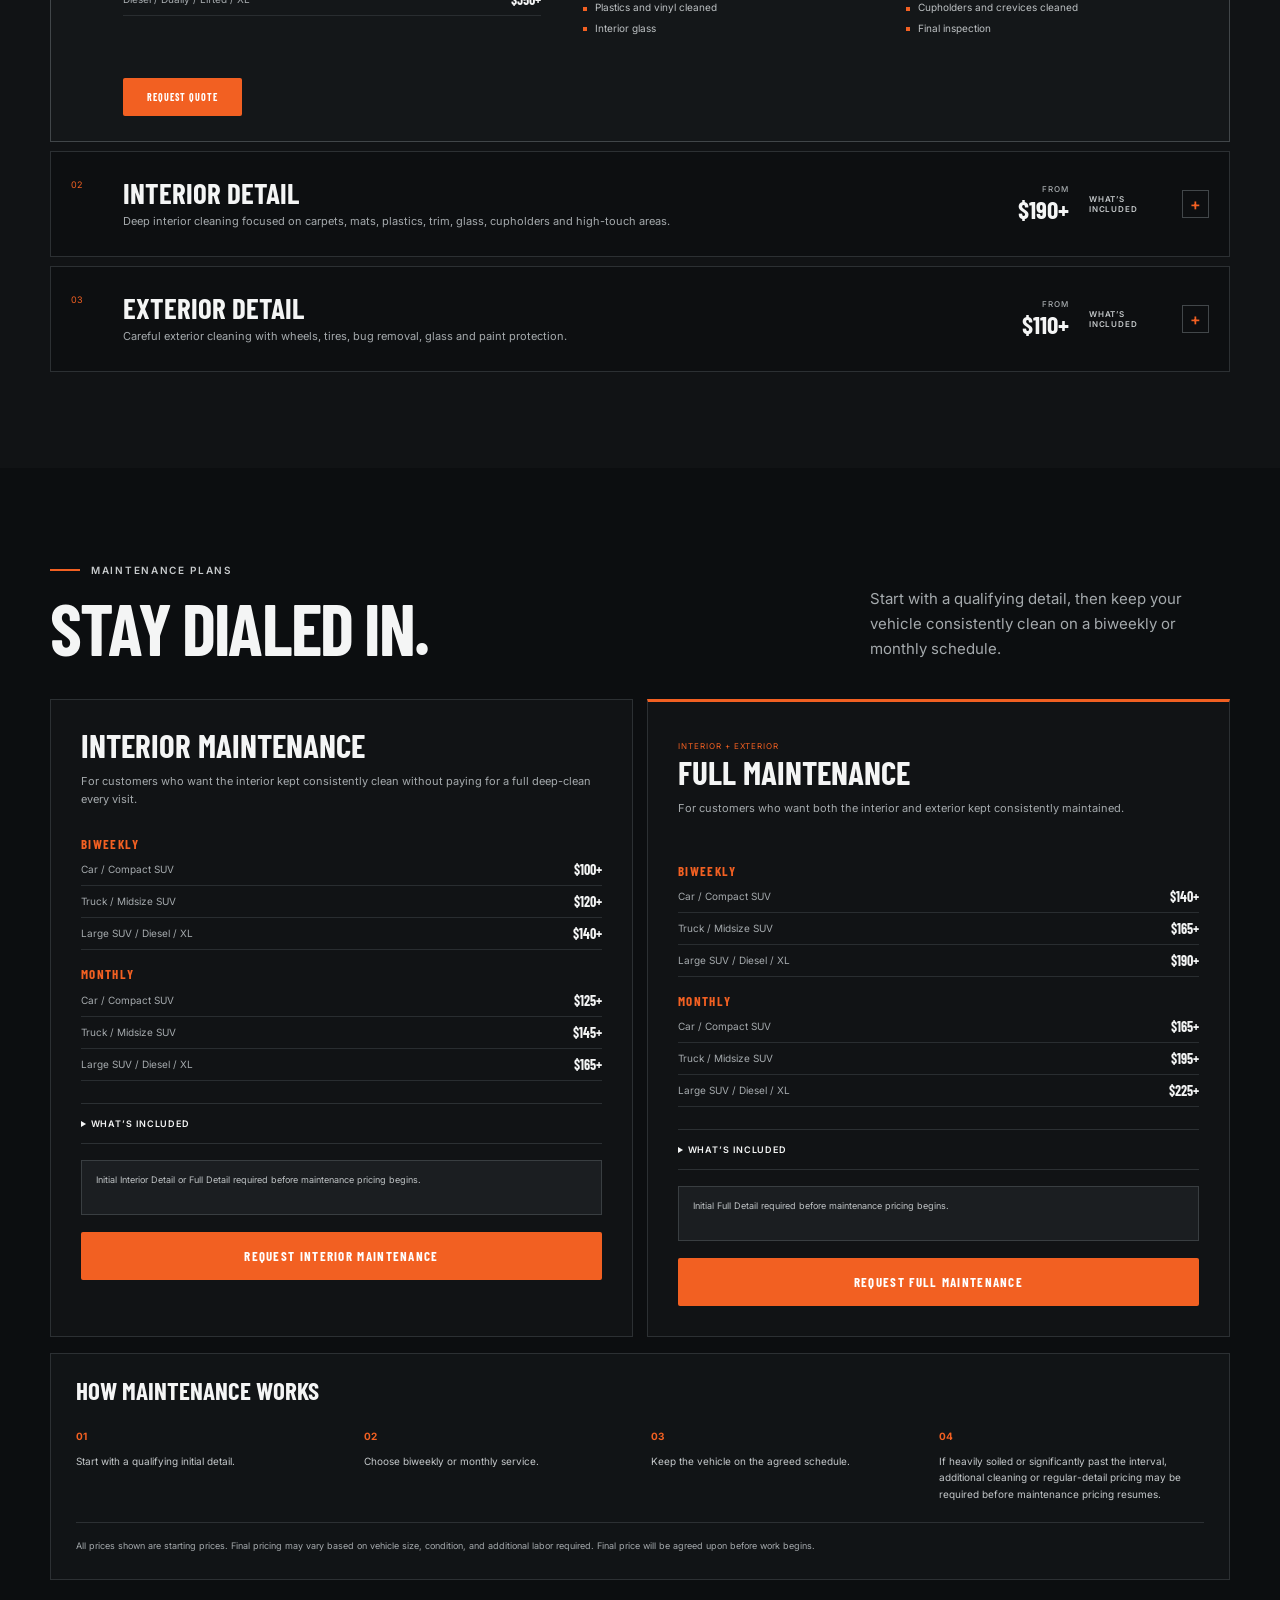
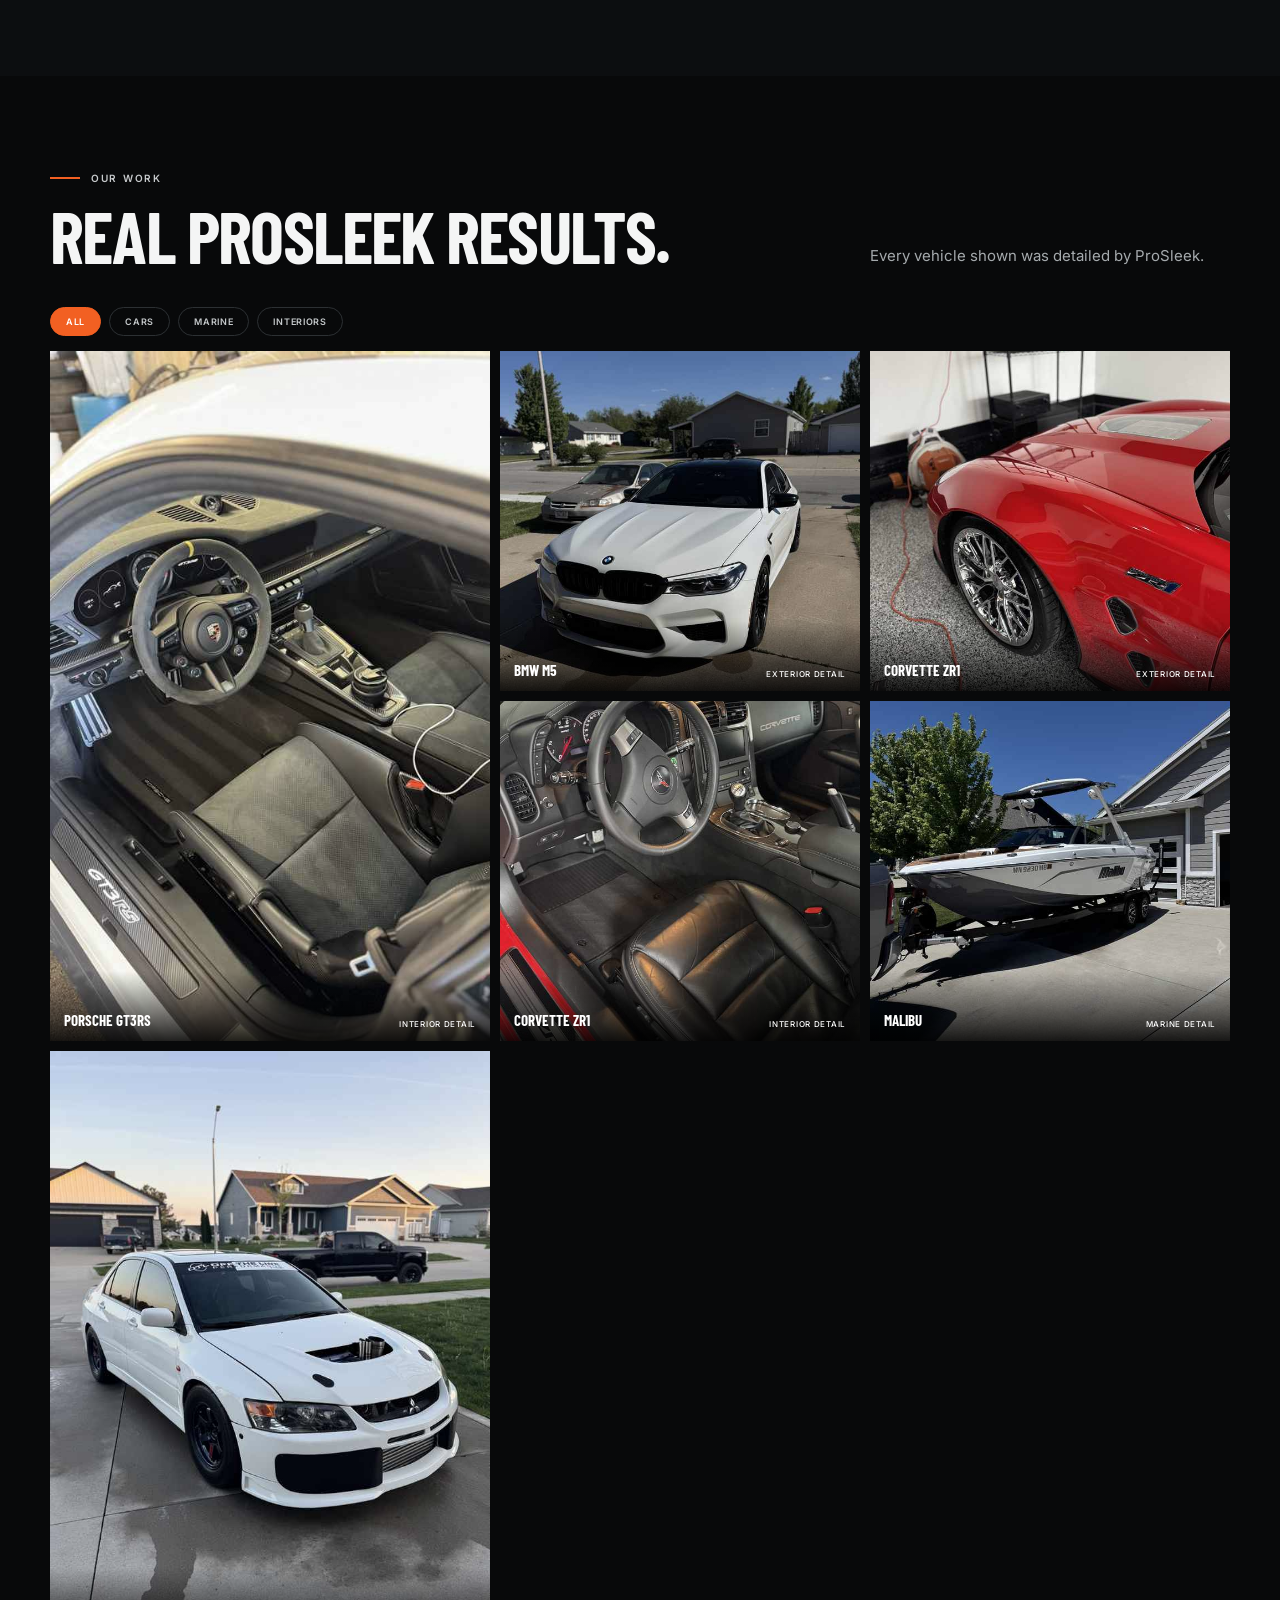
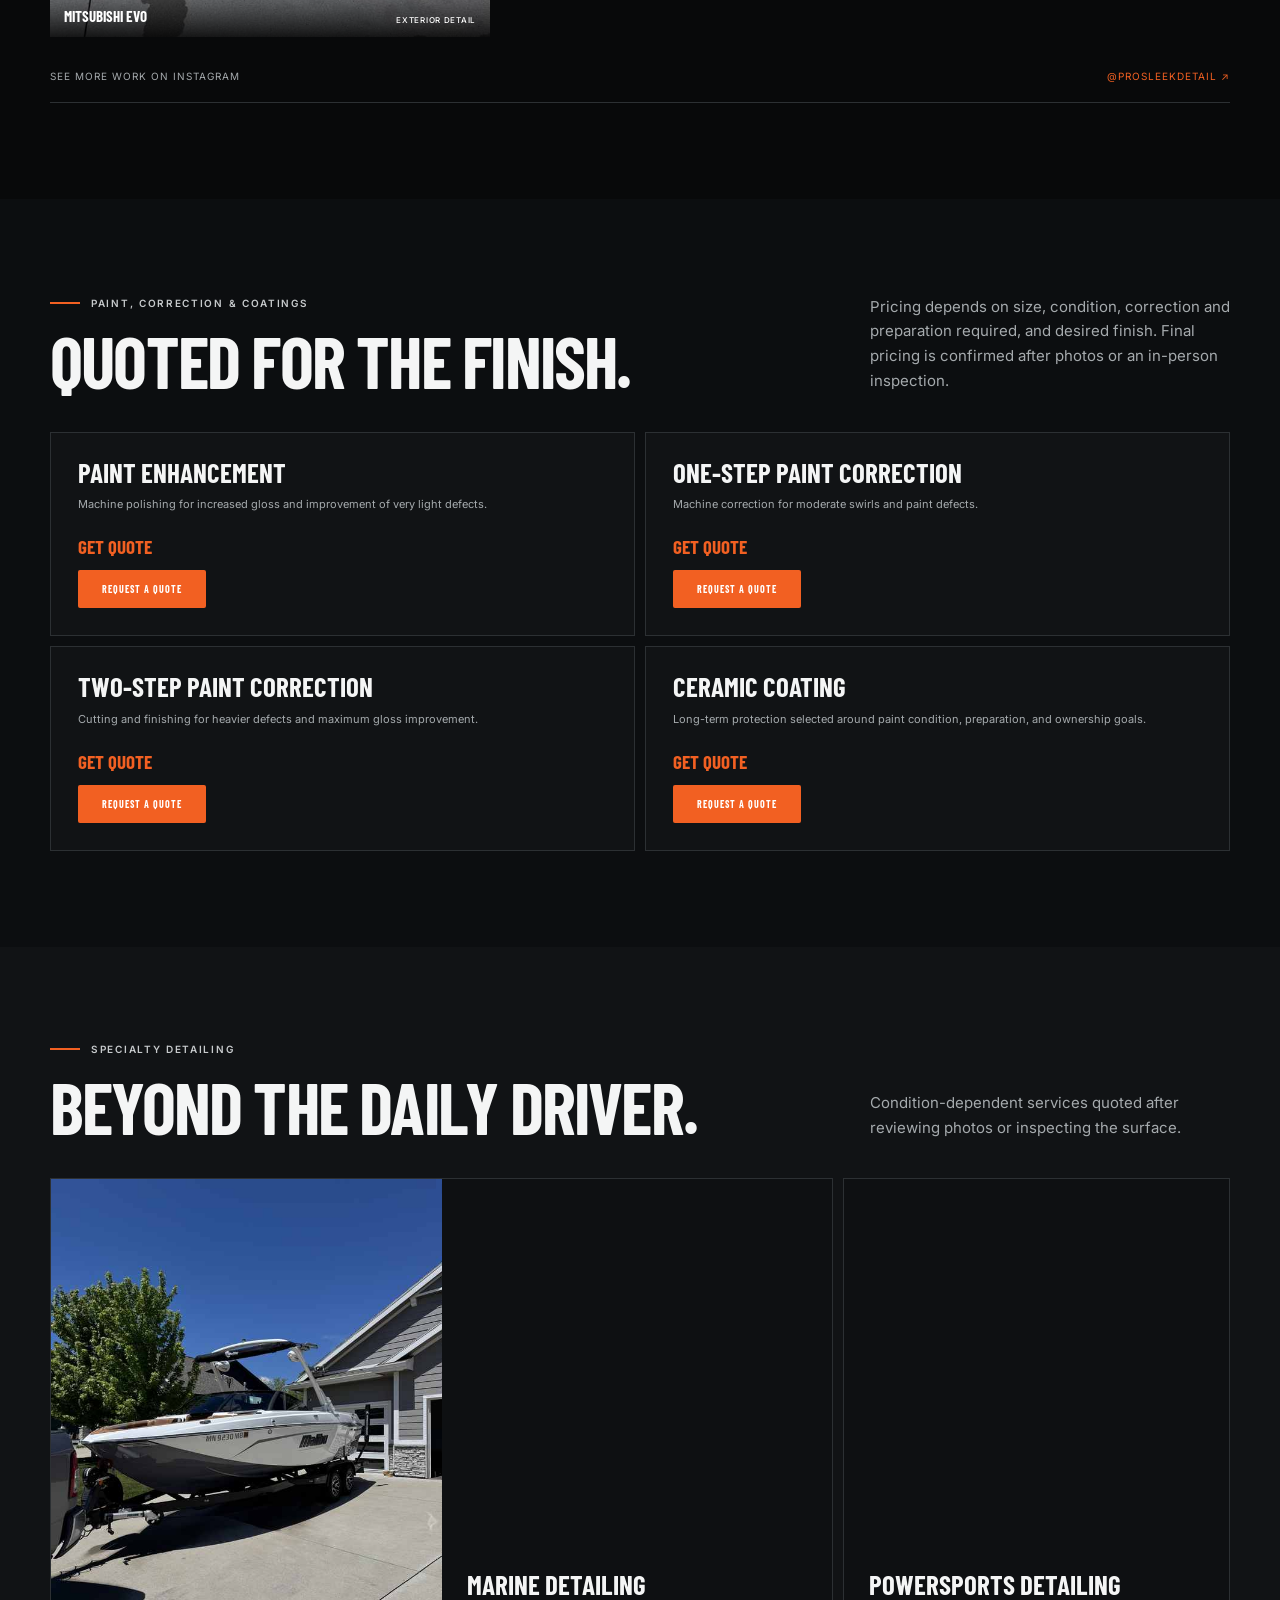
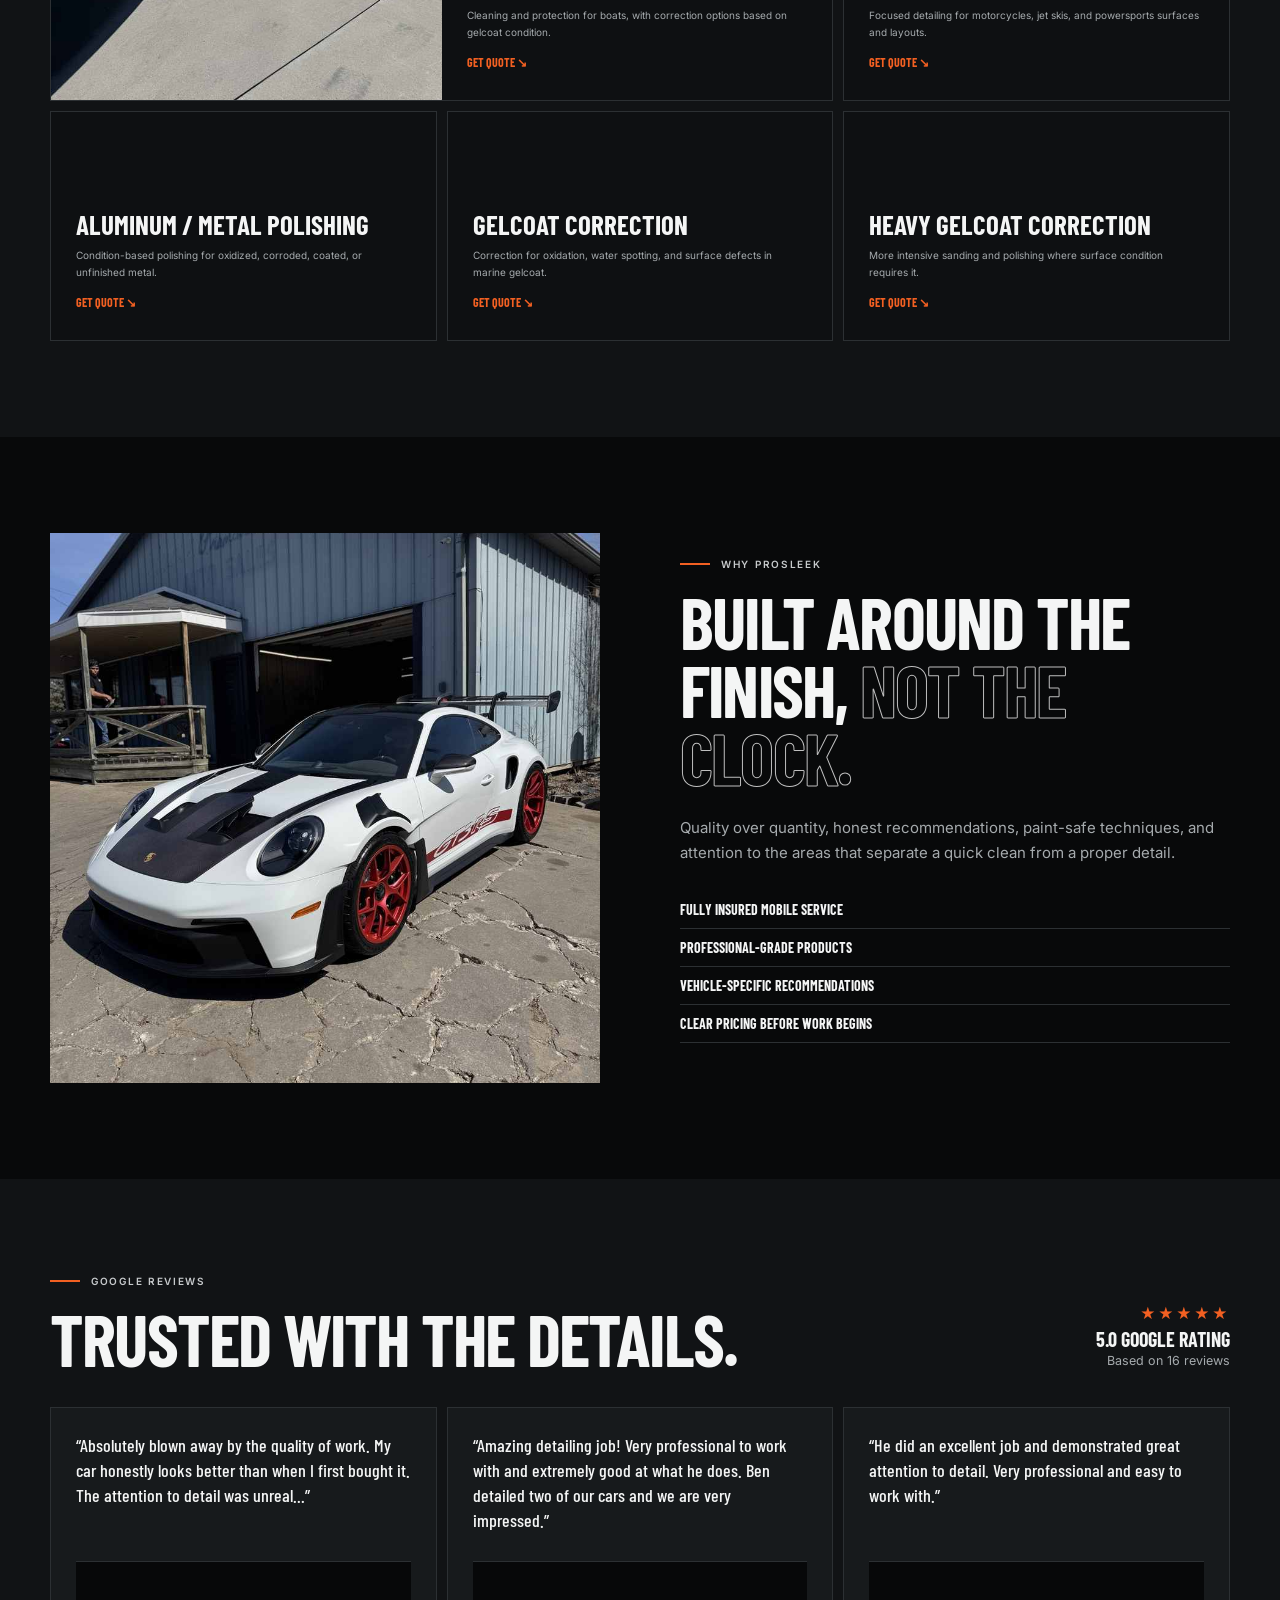
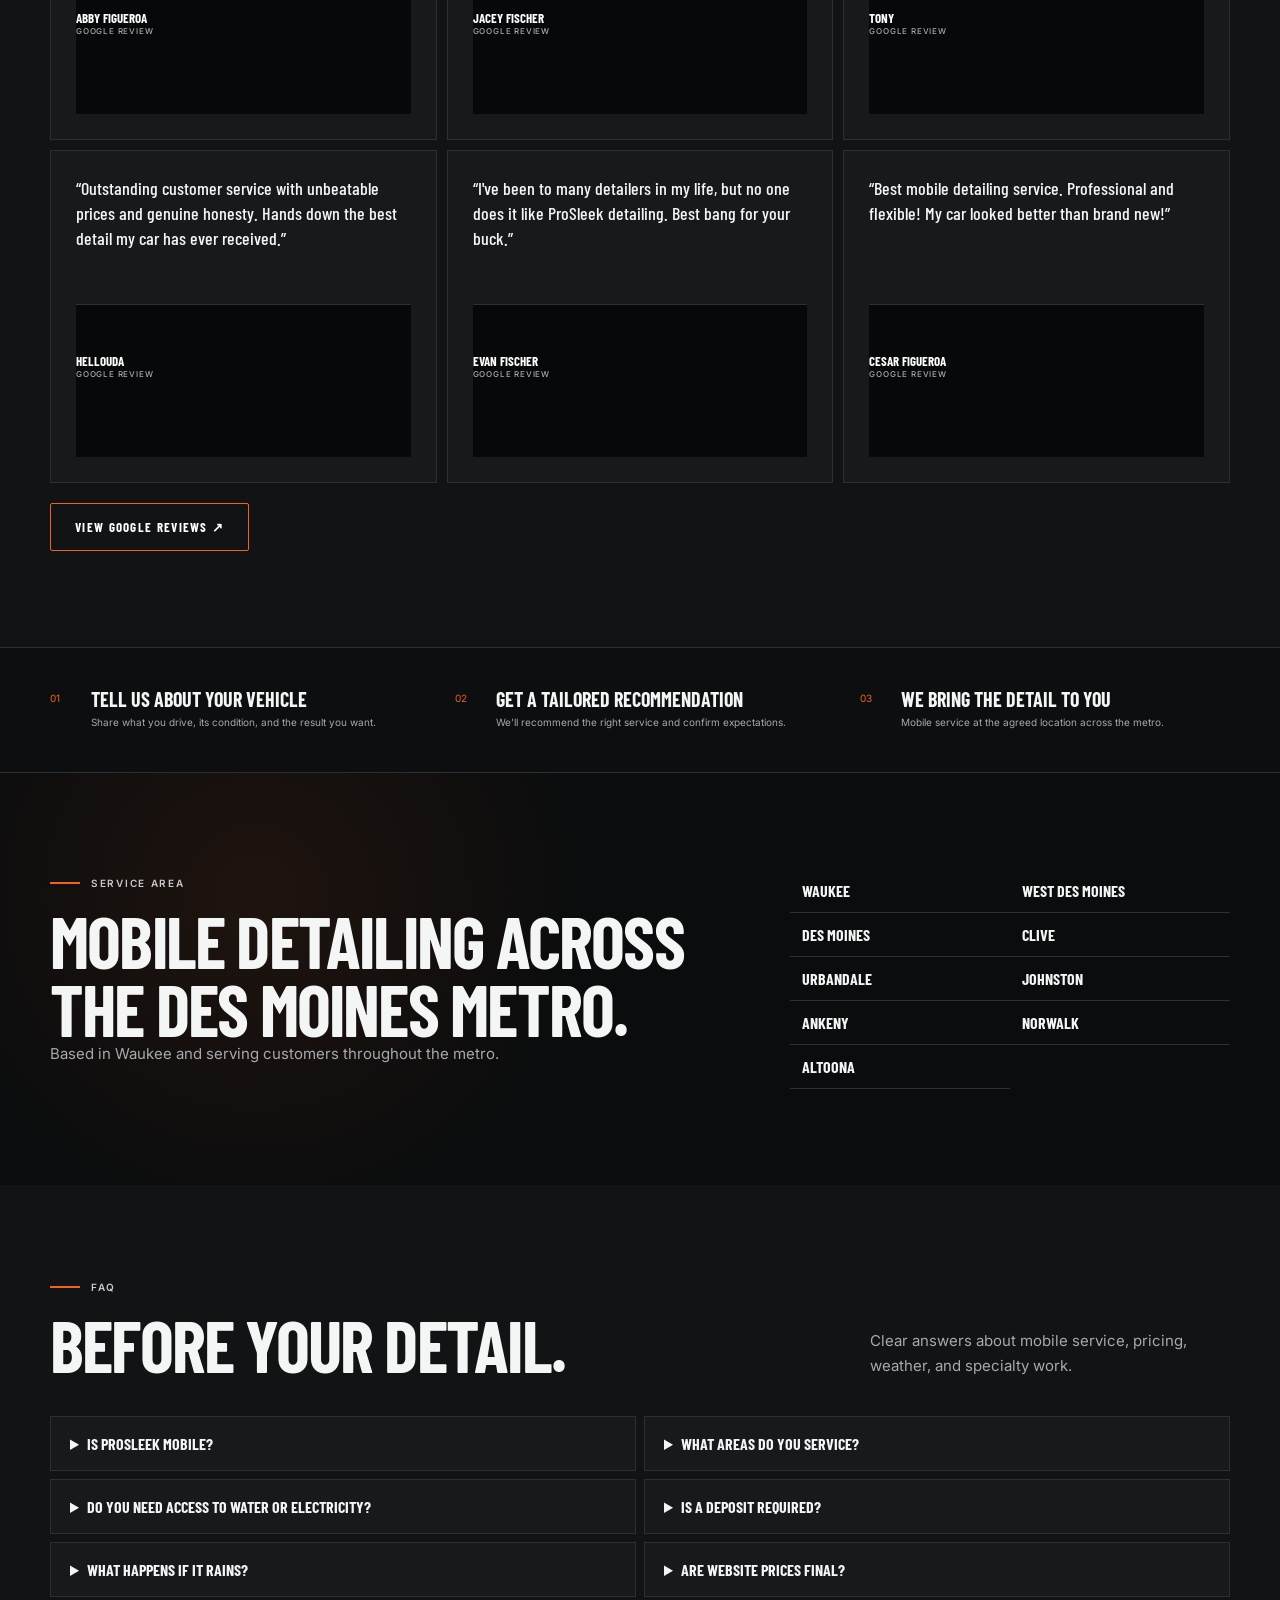
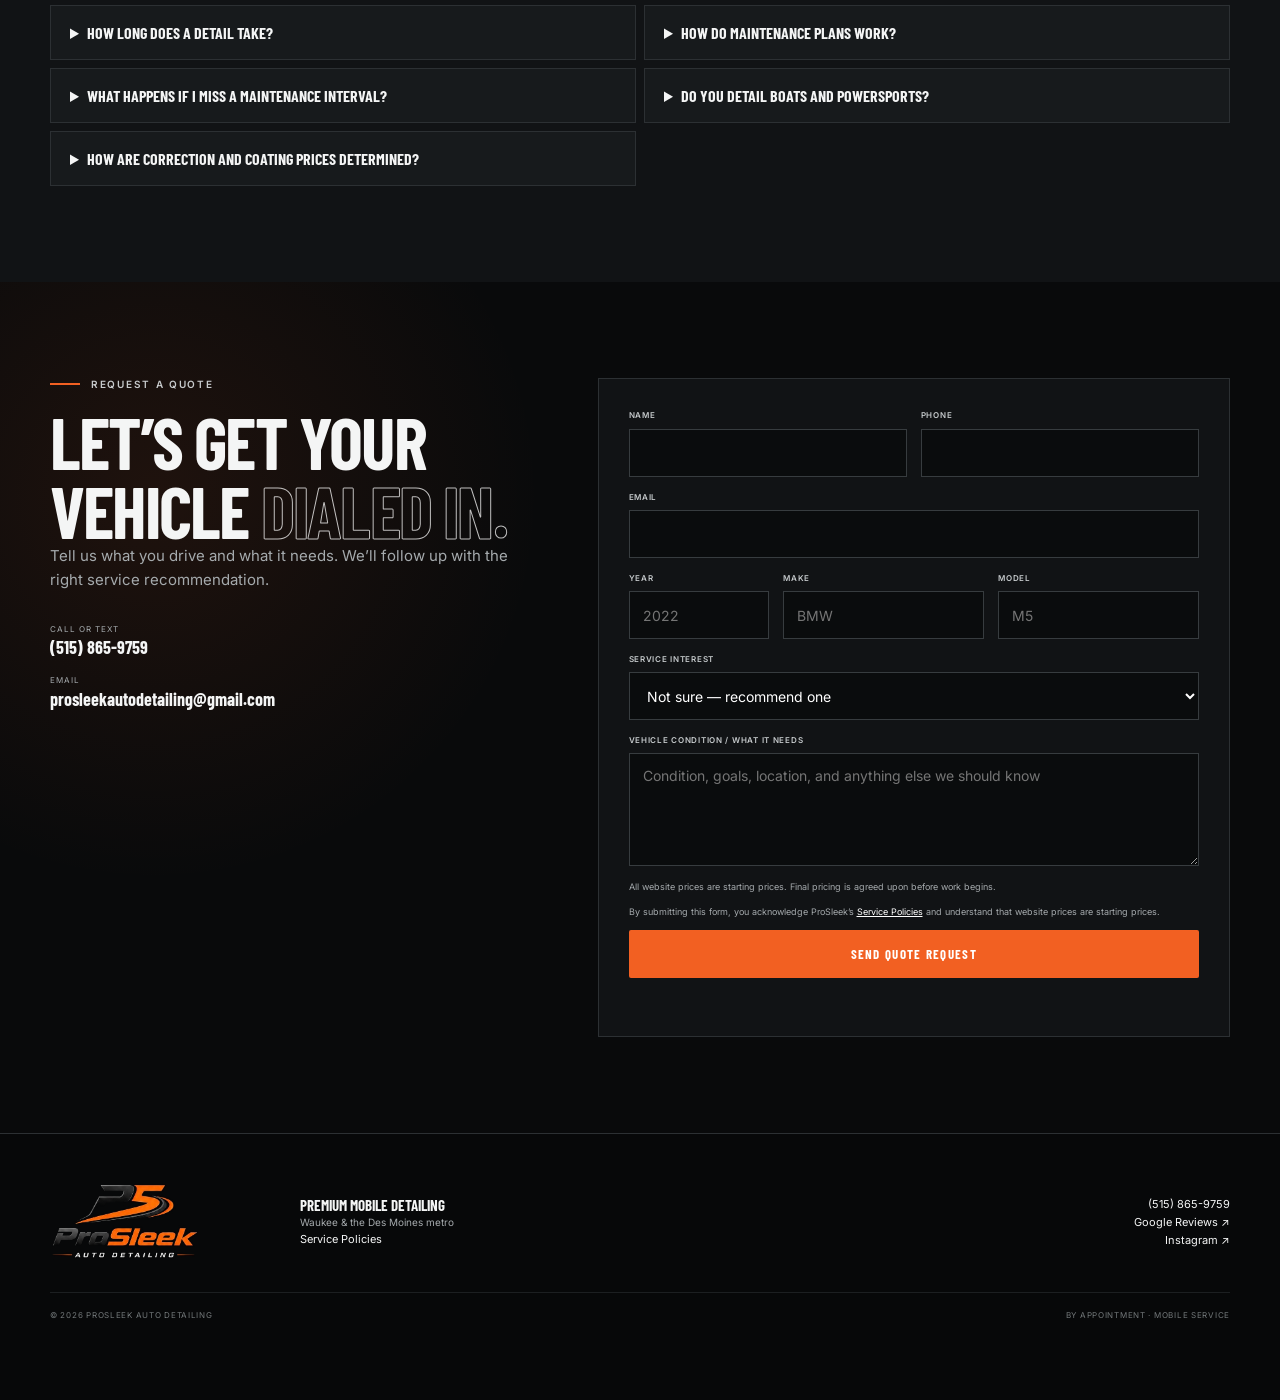
==== commit 1a13f004: "Expand ProSleek preview content and policies" ====
--- a/index.html
+++ b/index.html
@@ -1,36 +1,20 @@
-<!doctype html>
-<html lang="en">
-<head>
-  <meta charset="utf-8"><meta name="viewport" content="width=device-width, initial-scale=1">
-  <title>ProSleek Auto Detailing | Waukee, Iowa</title>
-  <meta name="description" content="Premium mobile auto, marine, and powersports detailing in Waukee and the Des Moines metro."><meta name="theme-color" content="#08090a">
-  <link rel="preconnect" href="https://fonts.googleapis.com"><link rel="preconnect" href="https://fonts.gstatic.com" crossorigin>
-  <link href="https://fonts.googleapis.com/css2?family=Barlow+Condensed:wght@500;600;700;800&family=Inter:wght@400;500;600&display=swap" rel="stylesheet"><link rel="stylesheet" href="styles.css">
-</head>
-<body>
-<a class="skip" href="#main">Skip to content</a>
-<header class="header" data-header><a class="brand" href="#top"><img src="assets/prosleek-logo-transparent.png" alt="ProSleek Auto Detailing"></a><nav class="desktop"><a href="#services">Services</a><a href="#work">Our work</a><a href="#about">About</a><a href="#reviews">Reviews</a></nav><a class="button header-cta" href="#quote">Get a quote</a><button class="menu-button" aria-label="Open menu" aria-expanded="false" data-menu><i></i><i></i></button><nav class="mobile-menu" data-mobile><a href="#services">Services</a><a href="#work">Our work</a><a href="#about">About</a><a href="#reviews">Reviews</a><a href="#quote">Get a quote</a></nav></header>
-<main id="main">
-<section class="hero" id="top"><div class="hero-photo"></div><div class="hero-overlay"></div><div class="grid-texture"></div><div class="shell hero-copy"><p class="eyebrow"><i></i>Mobile detailing · Waukee, Iowa</p><h1>Dialed in.<br><em>Down to the detail.</em></h1><p class="lede">Professional detailing for vehicles that deserve more than a quick wash. Thoughtful process, serious protection, and a finish that speaks for itself.</p><div class="actions"><a class="button" href="#quote">Request a quote</a><a class="text-link" href="#work">See our work <b>↘</b></a></div></div><div class="hero-proof shell"><div><strong>Mobile service</strong><span>We come to you</span></div><div><strong>Paint-safe methods</strong><span>Care at every step</span></div><div><strong>Des Moines metro</strong><span>Based in Waukee</span></div></div></section>
-<section class="section shell intro"><div><p class="eyebrow"><i></i>The ProSleek standard</p><h2>Built around the finish, <em>not the clock.</em></h2></div><div class="intro-copy"><p>We take a measured, vehicle-specific approach—using professional products, safe techniques, and the patience it takes to get the result right.</p><small>Cars · Trucks · SUVs · Boats · Motorcycles · Powersports</small></div></section>
-<section class="section services" id="services"><div class="shell"><div class="heading services-heading"><div><p class="eyebrow"><i></i>Services & pricing</p><h2>Know what you’re booking.</h2></div><p>Compare starting prices and what is included. Open any service for the full breakdown.</p></div>
-<div class="price-notice"><strong>Transparent starting prices</strong><p>All prices shown are starting prices. Final pricing may vary based on vehicle size, condition, and additional labor required. Final price will be agreed upon at arrival and before work is started.</p></div>
-<div class="service-cards">
-<details class="service-card" open><summary><span class="service-number">01</span><span class="service-summary"><b>Full Detail</b><small>Complete interior and exterior detail for vehicles that need a full reset.</small></span><span class="service-price"><small>Starting at</small><strong>$250+</strong></span><span class="expand-label">What’s included</span></summary><div class="service-detail"><div class="pricing-table"><h4>Starting prices</h4><dl><div><dt>Car / Sedan / Coupe</dt><dd>$250+</dd></div><div><dt>Compact SUV</dt><dd>$250+</dd></div><div><dt>Midsize SUV / Standard Truck</dt><dd>$285+</dd></div><div><dt>Large SUV / Full-Size Truck</dt><dd>$325+</dd></div><div><dt>Diesel / Dually / Lifted / XL</dt><dd>$350+</dd></div></dl></div><div class="included"><h4>What’s included</h4><ul><li>Exterior hand wash</li><li>Wheels and tires cleaned</li><li>Fender wells cleaned</li><li>Bug removal</li><li>Hand/blow dry</li><li>Exterior glass</li><li>Spray paint protection</li><li>Tire dressing</li><li>Interior blowout</li><li>Thorough vacuum</li><li>Floor mats</li><li>Dash</li><li>Center console</li><li>Door panels</li><li>Plastics/vinyl</li><li>Cupholders/crevices</li><li>Interior glass</li></ul></div><a class="button service-cta" href="#quote">Request quote</a></div></details>
-<details class="service-card"><summary><span class="service-number">02</span><span class="service-summary"><b>Interior Detail</b><small>Deep interior cleaning focused on carpets, mats, plastics, trim, glass, cupholders and high-touch areas.</small></span><span class="service-price"><small>Starting at</small><strong>$190+</strong></span><span class="expand-label">What’s included</span></summary><div class="service-detail"><div class="pricing-table"><h4>Starting prices</h4><dl><div><dt>Car / Sedan / Coupe</dt><dd>$190+</dd></div><div><dt>Compact SUV</dt><dd>$200+</dd></div><div><dt>Midsize SUV / Standard Truck</dt><dd>$225+</dd></div><div><dt>Large SUV / Full-Size Truck</dt><dd>$250+</dd></div><div><dt>Diesel / Dually / XL</dt><dd>$275+</dd></div></dl></div><div class="included"><h4>What’s included</h4><ul><li>Blowout</li><li>Thorough vacuum</li><li>Floor mats</li><li>Dash</li><li>Center console</li><li>Door panels</li><li>Plastics/vinyl</li><li>Cupholders</li><li>Crevices</li><li>Interior glass</li></ul><p class="condition-note">Heavy stains, excessive pet hair, excessive trash, sand, mud, severe neglect, or additional labor may increase the final price.</p></div><a class="button service-cta" href="#quote">Request quote</a></div></details>
-<details class="service-card"><summary><span class="service-number">03</span><span class="service-summary"><b>Exterior Detail</b><small>Careful exterior cleaning with wheels, tires, bug removal, glass and paint protection.</small></span><span class="service-price"><small>Starting at</small><strong>$110+</strong></span><span class="expand-label">What’s included</span></summary><div class="service-detail"><div class="pricing-table"><h4>Starting prices</h4><dl><div><dt>Car / Sedan / Coupe</dt><dd>$110+</dd></div><div><dt>Compact SUV</dt><dd>$120+</dd></div><div><dt>Midsize SUV / Standard Truck</dt><dd>$140+</dd></div><div><dt>Large SUV / Full-Size Truck</dt><dd>$160+</dd></div><div><dt>Dually / Lifted / XL</dt><dd>$175+</dd></div></dl></div><div class="included"><h4>What’s included</h4><ul><li>Hand wash</li><li>Wheels and tires</li><li>Fender wells</li><li>Bug removal</li><li>Hand/blow dry</li><li>Exterior glass</li><li>Spray paint protection</li><li>Tire dressing</li></ul></div><a class="button service-cta" href="#quote">Request quote</a></div></details>
-<details class="service-card service-card-compact"><summary><span class="service-number">04</span><span class="service-summary"><b>Paint Enhancement</b><small>Machine polishing for increased gloss and improvement of very light defects.</small></span><span class="service-price"><small>Starting at</small><strong>$250+</strong></span><span class="expand-label">View details</span></summary><div class="service-detail compact-detail"><p>Ideal when the goal is to refresh gloss and improve very light imperfections without a more intensive correction process.</p><a class="button service-cta" href="#quote">Request quote</a></div></details>
-<details class="service-card service-card-compact"><summary><span class="service-number">05</span><span class="service-summary"><b>One-Step Paint Correction</b><small>Machine correction for moderate swirls and paint defects.</small></span><span class="service-price"><small>Starting at</small><strong>$350+</strong></span><span class="expand-label">View details</span></summary><div class="service-detail compact-detail"><p>A focused correction step that improves moderate defects while restoring clarity and gloss.</p><a class="button service-cta" href="#quote">Request quote</a></div></details>
-<details class="service-card service-card-compact"><summary><span class="service-number">06</span><span class="service-summary"><b>Two-Step Paint Correction</b><small>Cutting and finishing process for heavier defects and maximum gloss improvement.</small></span><span class="service-price"><small>Starting at</small><strong>$550+</strong></span><span class="expand-label">View details</span></summary><div class="service-detail compact-detail"><p>A more intensive cutting and refining process tailored to paint condition and the desired finish.</p><a class="button service-cta" href="#quote">Request quote</a></div></details>
-<details class="service-card service-card-compact"><summary><span class="service-number">07</span><span class="service-summary"><b>Ceramic Coating</b><small>Long-term paint protection based on vehicle size, paint condition, preparation required and coating selected.</small></span><span class="service-price"><small>Pricing</small><strong>Custom quote</strong></span><span class="expand-label">View details</span></summary><div class="service-detail compact-detail"><p>Every coating service is quoted around the preparation needed and the protection system best suited to your vehicle.</p><a class="button service-cta" href="#quote">Request quote</a></div></details>
-<details class="service-card"><summary><span class="service-number">08</span><span class="service-summary"><b>Maintenance Plans</b><small>Scheduled upkeep for vehicles that have already received an initial detail.</small></span><span class="service-price"><small>Starting at</small><strong>$100+</strong></span><span class="expand-label">View plans</span></summary><div class="service-detail maintenance-detail"><div class="plan-price"><span>Interior Maintenance</span><strong>$100+</strong></div><div class="plan-price"><span>Full Maintenance</span><strong>$140+</strong></div><p class="condition-note">Initial detail required before maintenance pricing begins.</p><a class="button service-cta" href="#quote">Request quote</a></div></details>
-</div><div class="specialty"><p>Also available by custom quote</p><a href="#quote">Marine</a><a href="#quote">Powersports</a><a href="#quote">Aluminum & metal polishing</a></div></div></section>
-<section class="section work" id="work"><div class="shell"><div class="heading"><div><p class="eyebrow"><i></i>Real ProSleek work</p><h2>Results, not stock photos.</h2></div><p>Every image below comes from a vehicle detailed by ProSleek.</p></div><div class="gallery">
-<figure class="feature"><img src="assets/gt3rs-interior.jpg" alt="Detailed Porsche GT3 RS interior"><figcaption><span>Porsche GT3 RS</span><b>Interior detail</b></figcaption></figure><figure><img src="assets/bmw-m5.jpg" alt="Detailed BMW M5 exterior" loading="lazy"><figcaption><span>BMW M5</span><b>Exterior detail</b></figcaption></figure><figure><img src="assets/corvette-zr1.jpg" alt="Detailed Corvette ZR1 exterior" loading="lazy"><figcaption><span>Corvette ZR1</span><b>Exterior detail</b></figcaption></figure><figure><img src="assets/zr1-interior.jpg" alt="Detailed Corvette ZR1 interior" loading="lazy"><figcaption><span>Corvette ZR1</span><b>Interior detail</b></figcaption></figure><figure><img src="assets/malibu-boat.jpg" alt="Detailed Malibu wake boat" loading="lazy"><figcaption><span>Malibu</span><b>Marine detail</b></figcaption></figure><figure><img src="assets/mitsubishi-evo.jpg" alt="Detailed Mitsubishi Evo exterior" loading="lazy"><figcaption><span>Mitsubishi Evo</span><b>Exterior detail</b></figcaption></figure></div><a class="instagram" href="https://www.instagram.com/prosleekdetail?igsh=cjNlMzR1OHV6Njdq&utm_source=qr" target="_blank" rel="noreferrer">More recent work on Instagram <span>@prosleekdetail ↗</span></a></div></section>
-<section class="section process"><div class="shell two-col"><div><p class="eyebrow"><i></i>The process</p><h2>Simple booking.<br>Serious attention.</h2><p class="muted">Clear communication from the first message to the final walkaround.</p></div><ol><li><span>01</span><div><h3>Tell us about your vehicle</h3><p>Share the vehicle, its condition, and what result you have in mind.</p></div></li><li><span>02</span><div><h3>Get a tailored recommendation</h3><p>We’ll help you select the service that fits—not oversell what doesn’t.</p></div></li><li><span>03</span><div><h3>We bring the detail to you</h3><p>We arrive ready, work with care, and review the finished result together.</p></div></li></ol></div></section>
-<section class="section about" id="about"><div class="shell two-col about-grid"><div class="about-photo"><img src="assets/gt3rs-hero.jpg" alt="Porsche GT3 RS detailed by ProSleek" loading="lazy"></div><div><p class="eyebrow"><i></i>About ProSleek</p><h2>Local work.<br><em>Personal standards.</em></h2><p class="muted">ProSleek is built for owners who notice the difference. We focus on honest recommendations, precise work, and the kind of finish we would want on our own vehicles.</p><div class="values"><div><strong>Quality over quantity</strong><span>No rushed, assembly-line details.</span></div><div><strong>Professional products</strong><span>Chosen for performance and safety.</span></div><div><strong>Attention that shows</strong><span>The small areas are part of the job.</span></div></div></div></div></section>
-<section class="section reviews" id="reviews"><div class="shell"><div class="heading"><div><p class="eyebrow"><i></i>Reviews</p><h2>Trusted with the details.</h2></div><p>Customer feedback from ProSleek’s existing site.</p></div><div class="review-grid"><blockquote><div>★★★★★</div><p>“The attention to detail was unmatched. My vehicle looked better than the day I bought it.”</p><footer>ProSleek customer</footer></blockquote><blockquote><div>★★★★★</div><p>“Professional, convenient, and clearly proud of the work. The results speak for themselves.”</p><footer>ProSleek customer</footer></blockquote><blockquote><div>★★★★★</div><p>“Great communication and an incredible finish. I would absolutely recommend ProSleek.”</p><footer>ProSleek customer</footer></blockquote></div></div></section>
-<section class="section quote" id="quote"><div class="shell two-col quote-grid"><div><p class="eyebrow"><i></i>Request a quote</p><h2>Let’s get your vehicle <em>dialed in.</em></h2><p class="muted">Tell us what you drive and what it needs. We’ll follow up with the best service recommendation and scheduling options.</p><div class="contact"><a href="tel:5158659759"><span>Call or text</span><strong>(515) 865-9759</strong></a><a href="mailto:prosleekautodetailing@gmail.com"><span>Email</span><strong>prosleekautodetailing@gmail.com</strong></a></div></div><form action="https://formspree.io/f/mqeoapbg" method="POST" data-form><div class="form-row"><label>Name<input name="name" autocomplete="name" required></label><label>Phone<input name="phone" type="tel" autocomplete="tel" required></label></div><div class="form-row"><label>Email<input name="email" type="email" autocomplete="email"></label><label>Vehicle<input name="vehicle" placeholder="Year, make, model" required></label></div><label>Service interest<select name="service"><option>Not sure — recommend one</option><option>Full detail</option><option>Interior detail</option><option>Exterior detail</option><option>Maintenance plan</option><option>Paint correction</option><option>Ceramic coating</option><option>Marine detailing</option><option>Powersports</option><option>Aluminum / metal polishing</option></select></label><label>What does it need?<textarea name="message" rows="5" placeholder="Condition, goals, location, and anything else we should know" required></textarea></label><button class="button" type="submit">Send quote request</button><p class="form-status" role="status" data-status></p></form></div></section>
-</main>
-<footer><div class="shell footer-main"><a class="footer-brand" href="#top"><img src="assets/prosleek-logo-transparent.png" alt="ProSleek Auto Detailing"></a><div><strong>Premium mobile detailing</strong><span>Waukee & the Des Moines metro</span></div><div><a href="tel:5158659759">(515) 865-9759</a><a href="https://www.instagram.com/prosleekdetail?igsh=cjNlMzR1OHV6Njdq&utm_source=qr" target="_blank" rel="noreferrer">Instagram ↗</a></div></div><div class="shell copyright"><span>© <span data-year></span> ProSleek Auto Detailing</span><span>By appointment · Mobile service</span></div></footer><a class="mobile-call" href="tel:5158659759">Call / text <strong>(515) 865-9759</strong></a><script src="script.js"></script>
-</body></html>
+<!doctype html><html lang="en"><head><meta charset="utf-8"><meta name="viewport" content="width=device-width,initial-scale=1,viewport-fit=cover"><title>ProSleek Auto Detailing | Waukee, Iowa</title><meta name="description" content="Premium mobile detailing for cars, trucks, boats and more throughout the Des Moines metro."><meta name="theme-color" content="#08090a"><link rel="preconnect" href="https://fonts.googleapis.com"><link rel="preconnect" href="https://fonts.gstatic.com" crossorigin><link href="https://fonts.googleapis.com/css2?family=Barlow+Condensed:wght@500;600;700;800;900&family=Inter:wght@400;500;600&display=swap" rel="stylesheet"><link rel="stylesheet" href="styles.css"></head><body>
+<a class="skip" href="#main">Skip to content</a><header class="header" data-header><a class="brand" href="#top"><img src="assets/prosleek-logo-transparent.png" alt="ProSleek Auto Detailing"></a><nav class="desktop"><a href="#services">Services</a><a href="#maintenance">Maintenance</a><a href="#work">Our work</a><a href="#reviews">Reviews</a><a href="policies.html">Policies</a></nav><a class="button header-cta" href="#quote">Get a quote</a><button class="menu-button" aria-label="Open menu" aria-expanded="false" data-menu><i></i><i></i></button><nav class="mobile-menu" data-mobile><a href="#services">Services</a><a href="#maintenance">Maintenance</a><a href="#work">Our work</a><a href="#reviews">Reviews</a><a href="#faq">FAQ</a><a href="policies.html">Service policies</a><a href="https://www.instagram.com/prosleekdetail?igsh=cjNlMzR1OHV6Njdq&utm_source=qr" target="_blank" rel="noreferrer">Instagram ↗</a><a href="#quote">Get a quote</a></nav></header>
+<main id="main"><section class="hero" id="top"><div class="hero-photo"></div><div class="hero-overlay"></div><div class="hero-copy shell"><p class="eyebrow"><i></i>Mobile detailing · Des Moines metro</p><h1>Dialed in.<br><em>Down to the detail.</em></h1><p>Premium mobile detailing for cars, trucks, boats and more throughout the Des Moines metro.</p><div class="actions"><a class="button" href="#quote">Request a quote</a><a class="text-link" href="#work">See our work <b>↘</b></a></div></div></section>
+<section class="trust"><div class="shell trust-grid"><div><strong>Fully Insured</strong><span>Professional mobile service</span></div><a href="https://share.google/DAp0gxXuPh62XpCbF" target="_blank" rel="noreferrer"><strong>5.0 Google Rating</strong><span>Based on 16 reviews ↗</span></a><div><strong>Mobile Service</strong><span>We bring the detail to you</span></div><div><strong>Des Moines Metro</strong><span>Based in Waukee, Iowa</span></div></div></section>
+<section class="section services" id="services"><div class="shell"><div class="heading"><div><p class="eyebrow"><i></i>Core services</p><h2>Know what you’re booking.</h2></div><p>Compare starting prices, then open a service to see the complete breakdown.</p></div><div class="price-notice">All advertised prices are starting prices. Final pricing may vary based on vehicle size, condition, service requirements, and additional labor. Any price adjustment will be discussed and agreed upon before work begins.</div><div class="service-cards">
+<details class="service-card" open><summary><span>01</span><div><h3>Full Detail</h3><p>Complete interior and exterior detail for vehicles that need a full reset.</p></div><b><small>From</small>$250+</b><em>What’s included</em></summary><div class="service-body"><div class="price-table"><h4>Starting prices</h4><dl><div><dt>Car / Sedan / Coupe</dt><dd>$250+</dd></div><div><dt>Compact SUV</dt><dd>$250+</dd></div><div><dt>Midsize SUV / Standard Truck</dt><dd>$285+</dd></div><div><dt>Large SUV / Full-Size Truck</dt><dd>$325+</dd></div><div><dt>Diesel / Dually / Lifted / XL</dt><dd>$350+</dd></div></dl></div><div class="includes"><h4>What’s included</h4><ul><li>Exterior hand wash</li><li>Wheels and tires cleaned</li><li>Fender wells cleaned</li><li>Bug removal</li><li>Hand dry / blow dry</li><li>Exterior glass</li><li>Spray paint protection</li><li>Tire dressing</li><li>Interior blowout</li><li>Thorough vacuum</li><li>Floor mats cleaned</li><li>Dash cleaned</li><li>Center console cleaned</li><li>Door panels cleaned</li><li>Plastics and vinyl cleaned</li><li>Cupholders and crevices cleaned</li><li>Interior glass</li><li>Final inspection</li></ul></div><a class="button service-quote" data-service="Full Detail" href="#quote">Request quote</a></div></details>
+<details class="service-card"><summary><span>02</span><div><h3>Interior Detail</h3><p>Deep interior cleaning focused on carpets, mats, plastics, trim, glass, cupholders and high-touch areas.</p></div><b><small>From</small>$190+</b><em>What’s included</em></summary><div class="service-body"><div class="price-table"><h4>Starting prices</h4><dl><div><dt>Car / Sedan / Coupe</dt><dd>$190+</dd></div><div><dt>Compact SUV</dt><dd>$200+</dd></div><div><dt>Midsize SUV / Standard Truck</dt><dd>$225+</dd></div><div><dt>Large SUV / Full-Size Truck</dt><dd>$250+</dd></div><div><dt>Diesel / Dually / XL</dt><dd>$275+</dd></div></dl></div><div class="includes"><h4>What’s included</h4><ul><li>Interior blowout</li><li>Thorough vacuum</li><li>Floor mats cleaned</li><li>Dash cleaned</li><li>Center console cleaned</li><li>Door panels cleaned</li><li>Plastics and vinyl cleaned</li><li>Cupholders cleaned</li><li>Crevices cleaned</li><li>Interior glass</li><li>General deep cleaning</li></ul><p class="note">Heavy stains, excessive pet hair, excessive trash, sand, mud, severe neglect, or additional labor may increase the final price.</p></div><a class="button service-quote" data-service="Interior Detail" href="#quote">Request quote</a></div></details>
+<details class="service-card"><summary><span>03</span><div><h3>Exterior Detail</h3><p>Careful exterior cleaning with wheels, tires, bug removal, glass and paint protection.</p></div><b><small>From</small>$110+</b><em>What’s included</em></summary><div class="service-body"><div class="price-table"><h4>Starting prices</h4><dl><div><dt>Car / Sedan / Coupe</dt><dd>$110+</dd></div><div><dt>Compact SUV</dt><dd>$120+</dd></div><div><dt>Midsize SUV / Standard Truck</dt><dd>$140+</dd></div><div><dt>Large SUV / Full-Size Truck</dt><dd>$160+</dd></div><div><dt>Dually / Lifted / XL</dt><dd>$175+</dd></div></dl></div><div class="includes"><h4>What’s included</h4><ul><li>Exterior hand wash</li><li>Wheels and tires cleaned</li><li>Fender wells cleaned</li><li>Bug removal</li><li>Hand dry / blow dry</li><li>Exterior glass</li><li>Spray paint protection</li><li>Tire dressing</li></ul></div><a class="button service-quote" data-service="Exterior Detail" href="#quote">Request quote</a></div></details></div></div></section>
+<section class="section maintenance" id="maintenance"><div class="shell"><div class="heading"><div><p class="eyebrow"><i></i>Maintenance plans</p><h2>Stay dialed in.</h2></div><p>Start with a qualifying detail, then keep your vehicle consistently clean on a biweekly or monthly schedule.</p></div><div class="plan-grid"><article class="plan"><div class="plan-head"><h3>Interior Maintenance</h3><p>For customers who want the interior kept consistently clean without paying for a full deep-clean every visit.</p></div><div class="frequency"><h4>Biweekly</h4><dl><div><dt>Car / Compact SUV</dt><dd>$100+</dd></div><div><dt>Truck / Midsize SUV</dt><dd>$120+</dd></div><div><dt>Large SUV / Diesel / XL</dt><dd>$140+</dd></div></dl></div><div class="frequency"><h4>Monthly</h4><dl><div><dt>Car / Compact SUV</dt><dd>$125+</dd></div><div><dt>Truck / Midsize SUV</dt><dd>$145+</dd></div><div><dt>Large SUV / Diesel / XL</dt><dd>$165+</dd></div></dl></div><details><summary>What’s included</summary><ul><li>Light interior blowout</li><li>Maintenance vacuum</li><li>Floor mats cleaned</li><li>Dash wipe-down</li><li>Center console wipe-down</li><li>Door panel wipe-down</li><li>Cupholders and crevices</li><li>Interior glass</li></ul></details><p class="note">Initial Interior Detail or Full Detail required before maintenance pricing begins.</p><a class="button" data-service="Interior Maintenance" href="#quote">Request interior maintenance</a></article>
+<article class="plan featured"><div class="plan-head"><span>Interior + exterior</span><h3>Full Maintenance</h3><p>For customers who want both the interior and exterior kept consistently maintained.</p></div><div class="frequency"><h4>Biweekly</h4><dl><div><dt>Car / Compact SUV</dt><dd>$140+</dd></div><div><dt>Truck / Midsize SUV</dt><dd>$165+</dd></div><div><dt>Large SUV / Diesel / XL</dt><dd>$190+</dd></div></dl></div><div class="frequency"><h4>Monthly</h4><dl><div><dt>Car / Compact SUV</dt><dd>$165+</dd></div><div><dt>Truck / Midsize SUV</dt><dd>$195+</dd></div><div><dt>Large SUV / Diesel / XL</dt><dd>$225+</dd></div></dl></div><details><summary>What’s included</summary><p>Everything in Interior Maintenance, plus:</p><ul><li>Exterior hand wash</li><li>Wheels and tires cleaned</li><li>Fender wells cleaned</li><li>Exterior glass</li><li>Spray paint protection</li><li>Tire dressing</li></ul></details><p class="note">Initial Full Detail required before maintenance pricing begins.</p><a class="button" data-service="Full Maintenance" href="#quote">Request full maintenance</a></article></div><div class="maintenance-steps"><h3>How maintenance works</h3><ol><li><b>01</b>Start with a qualifying initial detail.</li><li><b>02</b>Choose biweekly or monthly service.</li><li><b>03</b>Keep the vehicle on the agreed schedule.</li><li><b>04</b>If heavily soiled or significantly past the interval, additional cleaning or regular-detail pricing may be required before maintenance pricing resumes.</li></ol><p>All prices shown are starting prices. Final pricing may vary based on vehicle size, condition, and additional labor required. Final price will be agreed upon before work begins.</p></div></div></section>
+<section class="section work" id="work"><div class="shell"><div class="heading"><div><p class="eyebrow"><i></i>Our work</p><h2>Real ProSleek results.</h2></div><p>Every vehicle shown was detailed by ProSleek.</p></div><div class="filter-bar" role="group" aria-label="Filter gallery"><button class="active" data-filter="all">All</button><button data-filter="cars">Cars</button><button data-filter="marine">Marine</button><button data-filter="interiors">Interiors</button></div><div class="gallery"><button class="gallery-item tall" data-category="interiors" data-image="assets/gt3rs-interior.jpg" data-caption="Porsche GT3RS — Interior Detail"><img src="assets/gt3rs-interior.jpg" alt="Detailed Porsche GT3RS interior"><span>Porsche GT3RS <b>Interior Detail</b></span></button><button class="gallery-item" data-category="cars" data-image="assets/bmw-m5.jpg" data-caption="BMW M5 — Exterior Detail"><img src="assets/bmw-m5.jpg" alt="Detailed BMW M5"><span>BMW M5 <b>Exterior Detail</b></span></button><button class="gallery-item" data-category="cars" data-image="assets/corvette-zr1.jpg" data-caption="Corvette ZR1 — Exterior Detail"><img src="assets/corvette-zr1.jpg" alt="Detailed Corvette ZR1"><span>Corvette ZR1 <b>Exterior Detail</b></span></button><button class="gallery-item" data-category="interiors" data-image="assets/zr1-interior.jpg" data-caption="Corvette ZR1 — Interior Detail"><img src="assets/zr1-interior.jpg" alt="Detailed Corvette ZR1 interior"><span>Corvette ZR1 <b>Interior Detail</b></span></button><button class="gallery-item" data-category="marine" data-image="assets/malibu-boat.jpg" data-caption="Malibu — Marine Detail"><img src="assets/malibu-boat.jpg" alt="Detailed Malibu wake boat"><span>Malibu <b>Marine Detail</b></span></button><button class="gallery-item" data-category="cars" data-image="assets/mitsubishi-evo.jpg" data-caption="Mitsubishi EVO — Exterior Detail"><img src="assets/mitsubishi-evo.jpg" alt="Detailed Mitsubishi EVO"><span>Mitsubishi EVO <b>Exterior Detail</b></span></button></div><a class="instagram" href="https://www.instagram.com/prosleekdetail?igsh=cjNlMzR1OHV6Njdq&utm_source=qr" target="_blank" rel="noreferrer">See more work on Instagram <span>@prosleekdetail ↗</span></a></div></section>
+<section class="section correction" id="correction"><div class="shell"><div class="heading"><div><p class="eyebrow"><i></i>Paint, correction & coatings</p><h2>Quoted for the finish.</h2></div><p>Pricing depends on size, condition, correction and preparation required, and desired finish. Final pricing is confirmed after photos or an in-person inspection.</p></div><div class="quote-services"><article><h3>Paint Enhancement</h3><p>Machine polishing for increased gloss and improvement of very light defects.</p><strong>Get quote</strong><a class="button" data-service="Paint Enhancement" href="#quote">Request a quote</a></article><article><h3>One-Step Paint Correction</h3><p>Machine correction for moderate swirls and paint defects.</p><strong>Get quote</strong><a class="button" data-service="One-Step Paint Correction" href="#quote">Request a quote</a></article><article><h3>Two-Step Paint Correction</h3><p>Cutting and finishing for heavier defects and maximum gloss improvement.</p><strong>Get quote</strong><a class="button" data-service="Two-Step Paint Correction" href="#quote">Request a quote</a></article><article><h3>Ceramic Coating</h3><p>Long-term protection selected around paint condition, preparation, and ownership goals.</p><strong>Get quote</strong><a class="button" data-service="Ceramic Coating" href="#quote">Request a quote</a></article></div></div></section>
+<section class="section specialty" id="specialty"><div class="shell"><div class="heading"><div><p class="eyebrow"><i></i>Specialty detailing</p><h2>Beyond the daily driver.</h2></div><p>Condition-dependent services quoted after reviewing photos or inspecting the surface.</p></div><div class="specialty-grid"><article class="with-photo"><img src="assets/malibu-boat.jpg" alt="Malibu boat detailed by ProSleek"><div><h3>Marine Detailing</h3><p>Cleaning and protection for boats, with correction options based on gelcoat condition.</p><a data-service="Marine Detailing" href="#quote">Get quote ↘</a></div></article><article><div><h3>Powersports Detailing</h3><p>Focused detailing for motorcycles, jet skis, and powersports surfaces and layouts.</p><a data-service="Powersports Detailing" href="#quote">Get quote ↘</a></div></article><article><div><h3>Aluminum / Metal Polishing</h3><p>Condition-based polishing for oxidized, corroded, coated, or unfinished metal.</p><a data-service="Aluminum / Metal Polishing" href="#quote">Get quote ↘</a></div></article><article><div><h3>Gelcoat Correction</h3><p>Correction for oxidation, water spotting, and surface defects in marine gelcoat.</p><a data-service="Gelcoat Correction" href="#quote">Get quote ↘</a></div></article><article><div><h3>Heavy Gelcoat Correction</h3><p>More intensive sanding and polishing where surface condition requires it.</p><a data-service="Heavy Gelcoat Correction" href="#quote">Get quote ↘</a></div></article></div></div></section>
+<section class="section why" id="about"><div class="shell why-grid"><div class="why-photo"><img src="assets/gt3rs-hero.jpg" alt="Porsche GT3RS detailed by ProSleek"></div><div><p class="eyebrow"><i></i>Why ProSleek</p><h2>Built around the finish, <em>not the clock.</em></h2><p>Quality over quantity, honest recommendations, paint-safe techniques, and attention to the areas that separate a quick clean from a proper detail.</p><ul><li>Fully insured mobile service</li><li>Professional-grade products</li><li>Vehicle-specific recommendations</li><li>Clear pricing before work begins</li></ul></div></div></section>
+<section class="section reviews" id="reviews"><div class="shell"><div class="review-heading"><div><p class="eyebrow"><i></i>Google reviews</p><h2>Trusted with the details.</h2></div><div class="rating"><span>★★★★★</span><strong>5.0 Google Rating</strong><small>Based on 16 reviews</small></div></div><div class="review-grid"><blockquote><p>“Absolutely blown away by the quality of work. My car honestly looks better than when I first bought it. The attention to detail was unreal...”</p><footer>Abby Figueroa <span>Google Review</span></footer></blockquote><blockquote><p>“Amazing detailing job! Very professional to work with and extremely good at what he does. Ben detailed two of our cars and we are very impressed.”</p><footer>Jacey Fischer <span>Google Review</span></footer></blockquote><blockquote><p>“He did an excellent job and demonstrated great attention to detail. Very professional and easy to work with.”</p><footer>Tony <span>Google Review</span></footer></blockquote><blockquote><p>“Outstanding customer service with unbeatable prices and genuine honesty. Hands down the best detail my car has ever received.”</p><footer>Hellouda <span>Google Review</span></footer></blockquote><blockquote><p>“I've been to many detailers in my life, but no one does it like ProSleek detailing. Best bang for your buck.”</p><footer>Evan Fischer <span>Google Review</span></footer></blockquote><blockquote><p>“Best mobile detailing service. Professional and flexible! My car looked better than brand new!”</p><footer>Cesar Figueroa <span>Google Review</span></footer></blockquote></div><a class="button outline" href="https://share.google/DAp0gxXuPh62XpCbF" target="_blank" rel="noreferrer">View Google reviews ↗</a></div></section>
+<section class="process"><div class="shell process-grid"><div><span>01</span><h3>Tell Us About Your Vehicle</h3><p>Share what you drive, its condition, and the result you want.</p></div><div><span>02</span><h3>Get a Tailored Recommendation</h3><p>We’ll recommend the right service and confirm expectations.</p></div><div><span>03</span><h3>We Bring the Detail to You</h3><p>Mobile service at the agreed location across the metro.</p></div></div></section>
+<section class="section service-area"><div class="shell area-grid"><div><p class="eyebrow"><i></i>Service area</p><h2>Mobile detailing across the Des Moines metro.</h2><p>Based in Waukee and serving customers throughout the metro.</p></div><ul><li>Waukee</li><li>West Des Moines</li><li>Des Moines</li><li>Clive</li><li>Urbandale</li><li>Johnston</li><li>Ankeny</li><li>Norwalk</li><li>Altoona</li></ul></div></section>
+<section class="section faq" id="faq"><div class="shell"><div class="heading"><div><p class="eyebrow"><i></i>FAQ</p><h2>Before your detail.</h2></div><p>Clear answers about mobile service, pricing, weather, and specialty work.</p></div><div class="faq-list"><details><summary>Is ProSleek mobile?</summary><p>Yes. ProSleek provides mobile detailing at an agreed safe and legal service location.</p></details><details><summary>What areas do you service?</summary><p>Waukee and the Des Moines metro, including West Des Moines, Des Moines, Clive, Urbandale, Johnston, Ankeny, Norwalk, and Altoona.</p></details><details><summary>Do you need access to water or electricity?</summary><p>Access may be required depending on the service and mobile setup. Requirements are confirmed before the appointment.</p></details><details><summary>Is a deposit required?</summary><p>Standard appointments may require a $50 deposit. Large, specialty, marine, coating, correction, fleet, or high-value work may require a larger custom deposit agreed upon before booking.</p></details><details><summary>What happens if it rains?</summary><p>Rain, storms, extreme temperatures, or unsafe weather may require rescheduling. Weather rescheduling initiated by ProSleek transfers the deposit to the new appointment.</p></details><details><summary>Are website prices final?</summary><p>No. Advertised prices are starting prices. Any adjustment for size, condition, service requirements, or added labor is discussed and agreed upon before work begins.</p></details><details><summary>How long does a detail take?</summary><p>Timing depends on the selected service, vehicle size, condition, and additional work. ProSleek will provide expectations when reviewing the request.</p></details><details><summary>How do maintenance plans work?</summary><p>Begin with a qualifying initial detail, choose a biweekly or monthly interval, and keep the vehicle on the agreed schedule.</p></details><details><summary>What happens if I miss a maintenance interval?</summary><p>If the vehicle becomes heavily soiled or significantly exceeds the interval, added cleaning or regular-detail pricing may apply before maintenance pricing resumes.</p></details><details><summary>Do you detail boats and powersports?</summary><p>Yes. Marine, motorcycle, jet ski, and other powersports services are quoted based on size, layout, access, and condition.</p></details><details><summary>How are correction and coating prices determined?</summary><p>Pricing depends on paint or surface condition, size, correction and preparation required, desired finish, and coating selected. Photos or an in-person inspection may be required.</p></details></div></div></section>
+<section class="section quote" id="quote"><div class="shell quote-grid"><div><p class="eyebrow"><i></i>Request a quote</p><h2>Let’s get your vehicle <em>dialed in.</em></h2><p>Tell us what you drive and what it needs. We’ll follow up with the right service recommendation.</p><div class="contact"><a href="tel:5158659759"><small>Call or text</small><strong>(515) 865-9759</strong></a><a href="mailto:prosleekautodetailing@gmail.com"><small>Email</small><strong>prosleekautodetailing@gmail.com</strong></a></div></div><form action="https://formspree.io/f/mqeoapbg" method="POST" data-form><div class="form-row"><label>Name<input name="name" autocomplete="name" required></label><label>Phone<input name="phone" type="tel" autocomplete="tel" required></label></div><label>Email<input name="email" type="email" autocomplete="email"></label><div class="form-row three"><label>Year<input name="year" inputmode="numeric" placeholder="2022"></label><label>Make<input name="make" placeholder="BMW"></label><label>Model<input name="model" placeholder="M5"></label></div><label>Service interest<select name="service" data-service-select><option value="Not sure">Not sure — recommend one</option><option>Full Detail</option><option>Interior Detail</option><option>Exterior Detail</option><option>Interior Maintenance</option><option>Full Maintenance</option><option>Paint Enhancement</option><option>One-Step Paint Correction</option><option>Two-Step Paint Correction</option><option>Ceramic Coating</option><option>Marine Detailing</option><option>Powersports Detailing</option><option>Gelcoat Correction</option><option>Heavy Gelcoat Correction</option><option>Aluminum / Metal Polishing</option></select></label><label>Vehicle condition / what it needs<textarea name="message" rows="5" required placeholder="Condition, goals, location, and anything else we should know"></textarea></label><p class="form-disclaimer">All website prices are starting prices. Final pricing is agreed upon before work begins.</p><p class="policy-ack">By submitting this form, you acknowledge ProSleek’s <a href="policies.html">Service Policies</a> and understand that website prices are starting prices.</p><button class="button" type="submit">Send quote request</button><p class="form-status" role="status" data-status></p></form></div></section></main>
+<footer><div class="shell footer-main"><a class="footer-brand" href="#top"><img src="assets/prosleek-logo-transparent.png" alt="ProSleek Auto Detailing"></a><div><strong>Premium mobile detailing</strong><span>Waukee & the Des Moines metro</span><a href="policies.html">Service Policies</a></div><div><a href="tel:5158659759">(515) 865-9759</a><a href="https://share.google/DAp0gxXuPh62XpCbF" target="_blank" rel="noreferrer">Google Reviews ↗</a><a href="https://www.instagram.com/prosleekdetail?igsh=cjNlMzR1OHV6Njdq&utm_source=qr" target="_blank" rel="noreferrer">Instagram ↗</a></div></div><div class="shell copyright"><span>© <span data-year></span> ProSleek Auto Detailing</span><span>By appointment · Mobile service</span></div></footer><div class="mobile-cta"><a href="tel:5158659759">Call</a><a href="#quote">Get quote</a></div><dialog class="lightbox" data-lightbox><button aria-label="Close image" data-close>×</button><img alt=""><p></p></dialog><script src="script.js"></script></body></html>
--- a/styles.css
+++ b/styles.css
@@ -1,9 +1,5 @@
-:root{--black:#08090a;--surface:#111315;--surface2:#171a1d;--line:#2c3033;--text:#f4f5f5;--muted:#a2a7aa;--orange:#f26022;--cond:'Barlow Condensed',sans-serif;--body:'Inter',sans-serif}*{box-sizing:border-box}html{scroll-behavior:smooth}body{margin:0;background:var(--black);color:var(--text);font:400 16px/1.65 var(--body)}body.menu-open{overflow:hidden}img{display:block;max-width:100%}a{color:inherit}.shell{width:min(1180px,calc(100% - 48px));margin:auto}.section{padding:118px 0}.skip{position:fixed;top:-60px;left:15px;z-index:999;background:#fff;color:#000;padding:10px}.skip:focus{top:15px}.header{position:fixed;z-index:100;inset:0 0 auto;height:76px;display:grid;grid-template-columns:180px 1fr auto;align-items:center;padding:0 36px;border-bottom:1px solid transparent;background:linear-gradient(rgba(5,6,7,.82),transparent);transition:.25s}.header.scrolled,.header.open{background:rgba(8,9,10,.97);backdrop-filter:blur(18px);border-color:var(--line)}.brand{width:128px;height:62px;overflow:hidden;display:flex;align-items:center}.brand img,.footer-brand img{width:100%;mix-blend-mode:screen}.desktop{display:flex;justify-content:center;gap:34px}.desktop a,.mobile-menu a{text-decoration:none;text-transform:uppercase;letter-spacing:.12em;color:#c5c8ca;font:600 12px var(--body)}.button{display:inline-flex;align-items:center;justify-content:center;min-height:50px;padding:0 27px;border:0;border-radius:2px;background:var(--orange);color:white;text-decoration:none;text-transform:uppercase;letter-spacing:.1em;font:700 14px var(--cond);cursor:pointer;transition:.2s}.button:hover{filter:brightness(1.12);transform:translateY(-1px)}.header-cta{min-height:42px}.menu-button,.mobile-menu{display:none}.hero{position:relative;height:max(720px,100svh);min-height:720px;display:flex;align-items:flex-end;overflow:hidden}.hero-photo,.hero-overlay,.grid-texture{position:absolute;inset:0}.hero-photo{background:url('assets/gt3rs-hero.jpg') 50% 46%/cover no-repeat;transform:scale(1.01)}.hero-overlay{background:linear-gradient(90deg,rgba(5,6,7,.98),rgba(5,6,7,.66) 45%,rgba(5,6,7,.13) 74%),linear-gradient(0deg,#050607,transparent 43%,rgba(5,6,7,.4))}.grid-texture{opacity:.09;background-image:linear-gradient(#fff2 1px,transparent 1px),linear-gradient(90deg,#fff2 1px,transparent 1px);background-size:72px 72px;mask-image:linear-gradient(90deg,#000,transparent 65%)}.hero-copy{position:relative;z-index:2;padding-bottom:150px}.eyebrow{display:flex;align-items:center;gap:12px;margin:0 0 21px;color:#c4c7c9;text-transform:uppercase;letter-spacing:.18em;font:600 11px var(--body)}.eyebrow i{display:block;width:32px;height:2px;background:var(--orange)}h1,h2,h3,p{margin-top:0}h1,h2,h3{font-family:var(--cond);text-transform:uppercase;line-height:.92}h1{max-width:900px;margin-bottom:25px;font-size:clamp(68px,9.2vw,132px);letter-spacing:-.035em}h2{margin:0;font-size:clamp(48px,6vw,80px);letter-spacing:-.025em}h1 em,h2 em{font-style:normal;color:transparent;-webkit-text-stroke:1px #ffffffbd}.lede{max-width:585px;margin-bottom:32px;color:#c1c5c7;font-size:17px}.actions{display:flex;align-items:center;gap:30px}.text-link{text-decoration:none;text-transform:uppercase;letter-spacing:.1em;font:700 14px var(--cond)}.text-link b{color:var(--orange);margin-left:8px}.hero-proof{position:absolute;z-index:2;bottom:0;left:0;right:0;display:grid;grid-template-columns:repeat(3,1fr);border-top:1px solid #ffffff2e}.hero-proof div{display:flex;flex-direction:column;padding:23px 25px;border-right:1px solid #ffffff2e}.hero-proof strong{font:700 15px var(--cond);text-transform:uppercase;letter-spacing:.09em}.hero-proof span{color:var(--muted);font-size:12px}.intro{display:grid;grid-template-columns:1.2fr .8fr;align-items:end;gap:100px}.intro-copy{padding-left:38px;border-left:1px solid var(--line);color:#c3c6c8}.intro-copy small{color:var(--orange);text-transform:uppercase;letter-spacing:.11em;font:600 11px var(--cond)}.services,.reviews{background:var(--surface)}.heading{display:grid;grid-template-columns:1fr 350px;align-items:end;gap:80px;margin-bottom:58px}.heading>p,.muted{color:var(--muted)}.service-list{border-top:1px solid var(--line)}.service-list article{display:grid;grid-template-columns:58px 1fr 190px;align-items:center;gap:28px;padding:27px 12px;border-bottom:1px solid var(--line);transition:.2s}.service-list article:hover{padding-left:20px;background:var(--surface2)}.service-list article>span{color:var(--orange);font-size:11px}.service-list h3{margin:0 0 6px;font-size:31px}.service-list p{max-width:600px;margin:0;color:var(--muted);font-size:13px}.service-list b{justify-self:end;color:#c4c7c8;text-transform:uppercase;letter-spacing:.12em;font-size:10px}.specialty{display:flex;align-items:center;gap:32px;margin-top:28px;padding:22px 27px;border:1px solid #3a3e41;background:linear-gradient(110deg,#1b1e21,#111315)}.specialty p{margin:0 auto 0 0;color:var(--muted);text-transform:uppercase;letter-spacing:.14em;font-size:10px}.specialty a{text-decoration:none;text-transform:uppercase;font:700 16px var(--cond)}.specialty a:hover{color:var(--orange)}.gallery{display:grid;grid-template-columns:1.15fr .85fr .85fr;grid-template-rows:410px 410px;gap:12px}.gallery figure{position:relative;margin:0;overflow:hidden;background:var(--surface)}.gallery .feature{grid-row:1/3}.gallery img{width:100%;height:100%;object-fit:cover;filter:saturate(.84) contrast(1.05);transition:.55s}.gallery figure:hover img{transform:scale(1.025);filter:saturate(1)}.gallery figcaption{position:absolute;inset:auto 0 0;display:flex;justify-content:space-between;align-items:end;padding:50px 20px 17px;background:linear-gradient(transparent,#000d)}.gallery figcaption span{font:700 18px var(--cond);text-transform:uppercase}.gallery figcaption b{color:#ccc;text-transform:uppercase;letter-spacing:.12em;font-size:9px}.instagram{display:flex;justify-content:space-between;padding:20px 0;border-bottom:1px solid var(--line);color:var(--muted);text-decoration:none;text-transform:uppercase;letter-spacing:.1em;font-size:11px}.instagram span{color:var(--orange)}.process{border-top:1px solid var(--line);background:linear-gradient(135deg,#0b0d0f,#15181a)}.two-col{display:grid;grid-template-columns:.9fr 1.1fr;gap:110px;align-items:center}.process ol{margin:0;padding:0;list-style:none}.process li{display:grid;grid-template-columns:50px 1fr;gap:20px;padding:28px 0;border-bottom:1px solid var(--line)}.process li:first-child{padding-top:0}.process li>span{color:var(--orange);font-size:11px}.process h3{margin:0 0 8px;font-size:25px}.process li p{margin:0;color:var(--muted);font-size:13px}.about-grid{grid-template-columns:1fr 1fr}.about-photo{position:relative;height:680px}.about-photo:after{content:'';position:absolute;z-index:-1;inset:18px -18px -18px 18px;border:1px solid var(--orange);opacity:.5}.about-photo img{width:100%;height:100%;object-fit:cover}.about .muted,.quote .muted{margin:30px 0;line-height:1.8}.values{border-top:1px solid var(--line)}.values div{display:flex;justify-content:space-between;gap:25px;padding:17px 0;border-bottom:1px solid var(--line)}.values strong{font:700 16px var(--cond);text-transform:uppercase}.values span{color:var(--muted);text-align:right;font-size:11px}.review-grid{display:grid;grid-template-columns:repeat(3,1fr);gap:14px}.review-grid blockquote{margin:0;padding:33px;border:1px solid var(--line);background:#171a1c}.review-grid blockquote div{color:var(--orange);letter-spacing:.15em;font-size:12px}.review-grid blockquote p{margin:24px 0 32px;font:500 21px/1.4 var(--cond)}.review-grid footer{color:var(--muted);text-transform:uppercase;letter-spacing:.12em;font-size:10px}.quote{background:radial-gradient(circle at 15% 25%,#f2602219,transparent 32%),#0b0c0d}.quote-grid{align-items:start}.contact a{display:flex;flex-direction:column;margin-bottom:20px;text-decoration:none}.contact span{color:var(--muted);text-transform:uppercase;letter-spacing:.15em;font-size:9px}.contact strong{font:700 19px var(--cond)}form{padding:36px;background:var(--surface);border:1px solid var(--line)}.form-row{display:grid;grid-template-columns:1fr 1fr;gap:18px}form label{display:flex;flex-direction:column;gap:8px;margin-bottom:17px;color:#c0c3c5;text-transform:uppercase;letter-spacing:.1em;font-size:9px;font-weight:600}input,select,textarea{width:100%;padding:14px;border:1px solid #363a3d;border-radius:0;outline:0;background:#0b0d0e;color:#fff;font:400 14px var(--body)}input:focus,select:focus,textarea:focus{border-color:var(--orange)}textarea{resize:vertical}form .button{width:100%}.form-status{min-height:18px;margin:12px 0 0;color:var(--muted);font-size:11px}footer{padding:55px 0 86px;border-top:1px solid var(--line);background:#070809}.footer-main{display:grid;grid-template-columns:210px 1fr auto;align-items:center;gap:55px}.footer-brand{display:block;width:145px}.footer-main>div{display:flex;flex-direction:column}.footer-main strong{font:700 16px var(--cond);text-transform:uppercase}.footer-main span{color:var(--muted);font-size:11px}.footer-main>div:last-child{align-items:flex-end}.footer-main a{text-decoration:none;font-size:12px}.copyright{display:flex;justify-content:space-between;margin-top:38px;padding-top:18px;border-top:1px solid #1c1f21;color:#707578;text-transform:uppercase;letter-spacing:.1em;font-size:9px}.mobile-call{display:none}
-@media(max-width:900px){body{padding-bottom:58px}.shell{width:min(680px,calc(100% - 34px))}.section{padding:82px 0}.header{height:68px;padding:0 17px;grid-template-columns:1fr auto;gap:12px}.brand{width:110px}.desktop,.header-cta{display:none}.menu-button{display:flex;width:42px;height:42px;padding:11px 9px;border:1px solid var(--line);background:transparent;flex-direction:column;justify-content:center;gap:7px}.menu-button i{height:1px;width:100%;background:#fff;transition:.2s}.header.open .menu-button i:first-child{transform:translateY(4px) rotate(45deg)}.header.open .menu-button i:last-child{transform:translateY(-4px) rotate(-45deg)}.mobile-menu{position:fixed;visibility:hidden;opacity:0;pointer-events:none;top:68px;left:0;right:0;height:calc(100svh - 68px);display:flex;padding:44px 22px;background:#090a0b;flex-direction:column;transition:.2s}.header.open .mobile-menu{visibility:visible;opacity:1;pointer-events:auto}.mobile-menu a{padding:14px;border-bottom:1px solid var(--line);font:700 34px var(--cond)}.hero-photo{background-position:62% center}.hero-overlay{background:linear-gradient(0deg,#050607,rgba(5,6,7,.92) 27%,rgba(5,6,7,.16) 75%,rgba(5,6,7,.5))}.grid-texture{display:none}.hero-copy{padding-bottom:178px}h1{font-size:clamp(58px,18vw,84px)}.lede{max-width:480px;font-size:14px}.hero-proof div{padding:16px 8px}.hero-proof strong{font-size:11px}.hero-proof span{display:none}.intro,.heading,.two-col{grid-template-columns:1fr;gap:44px}.intro-copy{padding-left:22px}.heading{margin-bottom:40px}.service-list article{grid-template-columns:34px 1fr;padding:21px 2px}.service-list article>b{display:none}.specialty{align-items:flex-start;flex-wrap:wrap;gap:13px 22px}.specialty p{flex-basis:100%}.gallery{grid-template-columns:1fr 1fr;grid-template-rows:510px repeat(2,300px)}.gallery .feature{grid-column:1/3;grid-row:auto}.about-grid{gap:70px}.about-photo{height:610px}.review-grid{grid-template-columns:1fr}.quote-grid{gap:52px}.footer-main{grid-template-columns:160px 1fr}.footer-main>div:last-child{grid-column:1/3;align-items:flex-start}.mobile-call{position:fixed;z-index:90;inset:auto 0 0;height:58px;display:flex;align-items:center;justify-content:center;gap:8px;background:var(--orange);text-decoration:none;text-transform:uppercase;letter-spacing:.08em;font-size:11px}}
-@media(max-width:560px){.shell{width:calc(100% - 28px)}.section{padding:70px 0}.hero{min-height:680px}.hero-copy{padding-bottom:142px}.eyebrow{font-size:9px}.hero .lede{max-width:340px}.actions{gap:20px}.actions .button{padding:0 19px}h2{font-size:46px}.gallery{grid-template-rows:420px repeat(2,230px)}.gallery figcaption{padding:40px 11px 11px}.gallery figcaption span{font-size:14px}.gallery figcaption b{display:none}.instagram{font-size:8px}.about-photo{height:510px}.about-photo:after{inset:10px -8px -10px 8px}.values div{flex-direction:column;gap:3px}.values span{text-align:left}.form-row{grid-template-columns:1fr;gap:0}form{padding:23px 17px}.contact strong{font-size:16px;word-break:break-word}.footer-main{grid-template-columns:1fr;gap:20px}.footer-main>div:last-child{grid-column:auto}.copyright{gap:18px}.copyright span:last-child{text-align:right}}
+:root{--bg:#08090a;--surface:#111315;--surface2:#181b1e;--line:#2c3033;--text:#f4f5f5;--muted:#a5aaad;--orange:#f26022;--cond:'Barlow Condensed',sans-serif;--body:'Inter',sans-serif}*{box-sizing:border-box}html{margin:0;padding:0;background:var(--bg);scroll-behavior:smooth;scroll-padding-top:76px}body{margin:0;padding:0;background:var(--bg);color:var(--text);font:400 15px/1.65 var(--body);overflow-x:hidden}body.menu-open{overflow:hidden}img{display:block;max-width:100%}a{color:inherit}.shell{width:min(1180px,calc(100% - 40px));margin:auto}.section{padding:96px 0}.skip{position:fixed;top:-60px;left:15px;z-index:999;background:#fff;color:#000;padding:10px}.skip:focus{top:15px}.header{position:fixed;z-index:100;top:0;right:0;left:0;margin:0;padding:0 32px;height:76px;display:grid;grid-template-columns:180px 1fr auto;align-items:center;border:0;border-bottom:1px solid transparent;background:linear-gradient(rgba(8,9,10,.82),transparent);transition:.2s}.header.scrolled,.header.open{background:rgba(8,9,10,.98);backdrop-filter:blur(18px);border-bottom-color:var(--line)}.brand{width:140px;height:68px;display:flex;align-items:center}.brand img{width:100%;height:100%;object-fit:contain}.desktop{display:flex;justify-content:center;gap:27px}.desktop a,.mobile-menu a{text-decoration:none;text-transform:uppercase;letter-spacing:.1em;color:#d0d3d4;font:600 11px var(--body)}.button{display:inline-flex;min-height:48px;padding:0 24px;border:0;border-radius:2px;background:var(--orange);color:#fff;align-items:center;justify-content:center;text-decoration:none;text-transform:uppercase;letter-spacing:.1em;font:700 13px var(--cond);cursor:pointer}.button:hover{filter:brightness(1.12)}.header-cta{min-height:40px}.menu-button,.mobile-menu{display:none}.eyebrow{display:flex;align-items:center;gap:11px;margin:0 0 17px;color:#c7cacc;text-transform:uppercase;letter-spacing:.17em;font:600 10px var(--body)}.eyebrow i{width:30px;height:2px;background:var(--orange)}h1,h2,h3,h4,p{margin-top:0}h1,h2,h3,h4{font-family:var(--cond);text-transform:uppercase;line-height:.95}h1{font-size:clamp(66px,9vw,126px);letter-spacing:-.035em}h2{margin:0;font-size:clamp(46px,5.6vw,76px);letter-spacing:-.025em}h1 em,h2 em{font-style:normal;color:transparent;-webkit-text-stroke:1px #ffffffbd}.hero{position:relative;height:max(680px,100svh);min-height:680px;display:flex;align-items:flex-end;overflow:hidden}.hero-photo,.hero-overlay{position:absolute;inset:0}.hero-photo{background:url('assets/gt3rs-hero.jpg') center 46%/cover no-repeat;transform:scale(1.01)}.hero-overlay{background:linear-gradient(90deg,rgba(5,6,7,.98),rgba(5,6,7,.64) 46%,rgba(5,6,7,.12) 76%),linear-gradient(0deg,#08090a 0,transparent 40%,rgba(8,9,10,.35))}.hero-copy{position:relative;z-index:2;padding-bottom:90px}.hero h1{max-width:900px;margin:0 0 22px}.hero-copy>p:not(.eyebrow){max-width:620px;margin-bottom:30px;color:#d0d3d5;font-size:17px}.actions{display:flex;align-items:center;gap:28px}.text-link{text-decoration:none;text-transform:uppercase;letter-spacing:.1em;font:700 13px var(--cond)}.text-link b{color:var(--orange);margin-left:7px}.trust{border-block:1px solid var(--line);background:#0e1012}.trust-grid{display:grid;grid-template-columns:repeat(4,1fr)}.trust-grid>div,.trust-grid>a{display:flex;flex-direction:column;padding:23px 20px;border-right:1px solid var(--line);text-decoration:none}.trust strong{font:700 16px var(--cond);text-transform:uppercase;letter-spacing:.05em}.trust span{color:var(--muted);font-size:10px}.heading{display:grid;grid-template-columns:1fr 360px;align-items:end;gap:70px;margin-bottom:38px}.heading>p{margin:0;color:var(--muted)}.services,.reviews,.faq{background:var(--surface)}.price-notice{margin-bottom:22px;padding:17px 20px;border-left:3px solid var(--orange);background:var(--surface2);color:#c0c4c6;font-size:11px}.service-cards{display:grid;gap:9px}.service-card{border:1px solid var(--line);background:#0d0f11}.service-card[open]{background:#141719;border-color:#414649}.service-card summary{display:grid;grid-template-columns:32px 1fr 120px 120px;align-items:center;gap:20px;min-height:104px;padding:20px;cursor:pointer;list-style:none}.service-card summary::-webkit-details-marker{display:none}.service-card summary>span{align-self:start;padding-top:6px;color:var(--orange);font-size:9px}.service-card summary h3{margin:0 0 6px;font-size:29px}.service-card summary p{max-width:670px;margin:0;color:var(--muted);font-size:11px}.service-card summary>b{display:flex;flex-direction:column;align-items:flex-end;font:700 25px var(--cond)}.service-card summary>b small{color:var(--muted);text-transform:uppercase;letter-spacing:.12em;font:500 8px var(--body)}.service-card summary>em{display:flex;align-items:center;justify-content:flex-end;gap:9px;color:#c3c7c9;text-transform:uppercase;letter-spacing:.1em;font:normal 600 8px var(--body)}.service-card summary>em:after{content:'+';display:grid;width:26px;height:26px;border:1px solid #42474a;color:var(--orange);place-items:center;font-size:16px}.service-card[open] summary>em:after{content:'−'}.service-body{display:grid;grid-template-columns:.8fr 1.2fr;gap:42px;padding:0 20px 25px 72px;border-top:1px solid var(--line)}.service-body h4{margin:20px 0 12px;color:#cbd0d2;letter-spacing:.12em;font:600 9px var(--body)}dl{margin:0}.price-table dl>div,.frequency dl>div{display:flex;justify-content:space-between;gap:18px;padding:7px 0;border-bottom:1px solid #292d30}.price-table dt,.frequency dt{color:var(--muted);font-size:10px}.price-table dd,.frequency dd{margin:0;font:700 14px var(--cond)}.includes ul,.plan details ul{display:grid;grid-template-columns:repeat(2,1fr);gap:4px 20px;margin:0;padding:0;list-style:none}.includes li,.plan details li{position:relative;padding-left:12px;color:#bdc1c3;font-size:10px}.includes li:before,.plan details li:before{content:'';position:absolute;top:.72em;left:0;width:4px;height:4px;background:var(--orange)}.note{padding:12px 14px;border:1px solid #393e41;background:#1b1e21;color:#c0c4c6;font-size:9px}.service-quote{grid-column:1/-1;justify-self:start;min-height:38px;font-size:10px}.maintenance{background:#0c0e10}.plan-grid{display:grid;grid-template-columns:1fr 1fr;gap:14px}.plan{padding:30px;border:1px solid var(--line);background:var(--surface)}.plan.featured{border-top:3px solid var(--orange)}.plan-head h3{margin:0 0 10px;font-size:33px}.plan-head p{min-height:48px;color:var(--muted);font-size:11px}.plan-head>span{color:var(--orange);text-transform:uppercase;letter-spacing:.12em;font-size:8px}.frequency{margin-top:18px}.frequency h4{margin-bottom:4px;color:var(--orange);letter-spacing:.1em;font-size:13px}.plan details{margin:22px 0 16px;border-block:1px solid var(--line)}.plan details summary{padding:14px 0;cursor:pointer;text-transform:uppercase;letter-spacing:.1em;font:600 9px var(--body)}.plan details p{color:var(--muted);font-size:10px}.plan details ul{padding-bottom:15px}.plan .note{min-height:55px}.plan>.button{width:100%;margin-top:8px}.maintenance-steps{margin-top:16px;padding:25px;border:1px solid var(--line);background:#111416}.maintenance-steps h3{font-size:25px}.maintenance-steps ol{display:grid;grid-template-columns:repeat(4,1fr);gap:22px;padding:0;list-style:none}.maintenance-steps li{color:#c4c8ca;font-size:10px}.maintenance-steps li b{display:block;margin-bottom:8px;color:var(--orange)}.maintenance-steps>p{margin:20px 0 0;padding-top:16px;border-top:1px solid var(--line);color:var(--muted);font-size:9px}.filter-bar{display:flex;gap:8px;margin-bottom:15px}.filter-bar button{padding:8px 15px;border:1px solid var(--line);border-radius:20px;background:transparent;color:#c5c9cb;text-transform:uppercase;letter-spacing:.08em;font:600 9px var(--body);cursor:pointer}.filter-bar button.active{border-color:var(--orange);background:var(--orange);color:#fff}.gallery{display:grid;grid-template-columns:1.1fr .9fr .9fr;grid-template-rows:340px 340px;gap:10px}.gallery-item{position:relative;margin:0;padding:0;border:0;background:#111;overflow:hidden;cursor:zoom-in}.gallery-item.tall{grid-row:1/3}.gallery-item[hidden]{display:none}.gallery-item img{width:100%;height:100%;object-fit:cover;filter:saturate(.87);transition:.4s}.gallery-item:hover img{transform:scale(1.02);filter:saturate(1)}.gallery-item span{position:absolute;inset:auto 0 0;display:flex;justify-content:space-between;align-items:end;padding:40px 14px 12px;background:linear-gradient(transparent,#000d);color:#fff;text-align:left;text-transform:uppercase;font:700 15px var(--cond)}.gallery-item b{font:500 8px var(--body);letter-spacing:.09em}.instagram{display:flex;justify-content:space-between;margin-top:14px;padding:17px 0;border-bottom:1px solid var(--line);color:var(--muted);text-decoration:none;text-transform:uppercase;letter-spacing:.1em;font-size:10px}.instagram span{color:var(--orange)}.correction{background:#0c0e10}.quote-services{display:grid;grid-template-columns:repeat(2,1fr);gap:10px}.quote-services article{position:relative;padding:27px;border:1px solid var(--line);background:var(--surface)}.quote-services h3{margin:0 0 10px;font-size:27px}.quote-services p{max-width:500px;color:var(--muted);font-size:11px}.quote-services strong{display:block;margin:22px 0 12px;color:var(--orange);text-transform:uppercase;font:700 19px var(--cond)}.quote-services .button{min-height:38px;font-size:10px}.specialty{background:var(--surface)}.specialty-grid{display:grid;grid-template-columns:repeat(3,1fr);gap:10px}.specialty-grid article{min-height:230px;border:1px solid var(--line);background:#0e1012;display:flex}.specialty-grid .with-photo{grid-column:span 2;display:grid;grid-template-columns:1fr 1fr}.specialty-grid img{width:100%;height:100%;object-fit:cover}.specialty-grid article>div{align-self:end;padding:25px}.specialty-grid h3{margin-bottom:9px;font-size:27px}.specialty-grid p{color:var(--muted);font-size:10px}.specialty-grid a{color:var(--orange);text-decoration:none;text-transform:uppercase;font:700 12px var(--cond)}.why-grid{display:grid;grid-template-columns:1fr 1fr;gap:80px;align-items:center}.why-photo{height:550px}.why-photo img{width:100%;height:100%;object-fit:cover}.why-grid>div:last-child>p:not(.eyebrow){margin:25px 0;color:var(--muted)}.why-grid ul{padding:0;list-style:none}.why-grid li{padding:10px 0;border-bottom:1px solid var(--line);text-transform:uppercase;font:700 14px var(--cond)}.review-heading{display:flex;justify-content:space-between;align-items:end;margin-bottom:35px}.rating{display:flex;flex-direction:column;align-items:flex-end}.rating span{color:var(--orange);letter-spacing:.13em}.rating strong{font:700 20px var(--cond);text-transform:uppercase}.rating small{color:var(--muted)}.review-grid{display:grid;grid-template-columns:repeat(3,1fr);gap:10px}.review-grid blockquote{margin:0;padding:25px;border:1px solid var(--line);background:#171a1c}.review-grid blockquote p{min-height:110px;font:500 18px/1.4 var(--cond)}.review-grid footer{display:flex;flex-direction:column;color:#fff;text-transform:uppercase;font:700 13px var(--cond)}.review-grid footer span{color:var(--muted);letter-spacing:.1em;font:500 8px var(--body)}.outline{margin-top:20px;border:1px solid var(--orange);background:transparent}.process{padding:42px 0;border-block:1px solid var(--line);background:#0c0e10}.process-grid{display:grid;grid-template-columns:repeat(3,1fr);gap:35px}.process-grid>div{display:grid;grid-template-columns:28px 1fr;column-gap:13px}.process span{grid-row:1/3;color:var(--orange);font-size:10px}.process h3{margin:0 0 5px;font-size:20px}.process p{margin:0;color:var(--muted);font-size:10px}.service-area{background:radial-gradient(circle at 20% 30%,#f2602217,transparent 32%),#0a0c0d}.area-grid{display:grid;grid-template-columns:1.2fr .8fr;gap:80px;align-items:center}.area-grid>div>p:last-child{color:var(--muted)}.area-grid ul{display:grid;grid-template-columns:1fr 1fr;gap:0;margin:0;padding:0;list-style:none}.area-grid li{padding:12px;border-bottom:1px solid var(--line);text-transform:uppercase;font:700 16px var(--cond)}.faq-list{display:grid;grid-template-columns:1fr 1fr;gap:8px}.faq-list details{border:1px solid var(--line);background:#171a1c}.faq-list summary{padding:17px 19px;cursor:pointer;text-transform:uppercase;font:700 16px var(--cond)}.faq-list p{padding:0 19px 17px;margin:0;color:var(--muted);font-size:10px}.quote{background:radial-gradient(circle at 12% 25%,#f2602218,transparent 30%),#090a0b}.quote-grid{display:grid;grid-template-columns:.85fr 1.15fr;gap:80px;align-items:start}.quote-grid>div>p:not(.eyebrow){color:var(--muted)}.contact{margin-top:30px}.contact a{display:flex;flex-direction:column;margin-bottom:16px;text-decoration:none}.contact small{color:var(--muted);text-transform:uppercase;letter-spacing:.12em;font-size:8px}.contact strong{font:700 18px var(--cond)}form{padding:30px;border:1px solid var(--line);background:var(--surface)}.form-row{display:grid;grid-template-columns:1fr 1fr;gap:14px}.form-row.three{grid-template-columns:.7fr 1fr 1fr}form label{display:flex;flex-direction:column;gap:6px;margin-bottom:14px;color:#c5c9cb;text-transform:uppercase;letter-spacing:.09em;font-size:8px;font-weight:600}input,select,textarea{width:100%;min-height:48px;padding:13px;border:1px solid #373c3f;border-radius:0;outline:0;background:#0a0c0d;color:#fff;font:400 14px var(--body)}textarea{resize:vertical}input:focus,select:focus,textarea:focus{border-color:var(--orange)}.form-disclaimer,.policy-ack{margin:0 0 10px;color:var(--muted);font-size:9px}.policy-ack a{color:#fff}.form-status{min-height:18px;margin:10px 0 0;color:var(--muted);font-size:10px}form>.button{width:100%}footer{padding:48px 0 78px;border-top:1px solid var(--line);background:#070809}.footer-main{display:grid;grid-template-columns:200px 1fr auto;align-items:center;gap:50px}.footer-brand{width:150px}.footer-main>div{display:flex;flex-direction:column}.footer-main strong{font:700 15px var(--cond);text-transform:uppercase}.footer-main span{color:var(--muted);font-size:10px}.footer-main a{text-decoration:none;font-size:11px}.footer-main>div:last-child{align-items:flex-end}.copyright{display:flex;justify-content:space-between;margin-top:30px;padding-top:16px;border-top:1px solid #1c1f21;color:#73787a;text-transform:uppercase;letter-spacing:.09em;font-size:8px}.mobile-cta{display:none}.lightbox{width:min(900px,94vw);max-height:92vh;padding:0;border:1px solid #43484b;background:#08090a;color:#fff}.lightbox::backdrop{background:#000e;backdrop-filter:blur(6px)}.lightbox img{width:100%;max-height:82vh;object-fit:contain}.lightbox p{margin:0;padding:12px 18px;text-transform:uppercase;font:700 15px var(--cond)}.lightbox button{position:absolute;top:8px;right:8px;width:40px;height:40px;border:1px solid #ffffff55;background:#08090acc;color:#fff;font-size:24px;cursor:pointer}.policy-page .header{background:#08090a}.policy-hero{padding:150px 0 65px;border-bottom:1px solid var(--line);background:radial-gradient(circle at 20% 20%,#f260221b,transparent 30%),#0b0d0e}.policy-hero h1{margin-bottom:20px;font-size:clamp(56px,8vw,100px)}.policy-hero>div>p:not(.eyebrow){max-width:680px;color:var(--muted)}.policy-hero a{color:var(--orange);text-decoration:none;text-transform:uppercase;font:700 12px var(--cond)}.policy-content{display:grid;grid-template-columns:220px 1fr;gap:70px;padding-block:70px}.policy-content aside{position:sticky;top:100px;height:fit-content}.policy-content aside strong{font:700 18px var(--cond);text-transform:uppercase}.policy-content aside nav{display:flex;flex-direction:column;margin-top:12px}.policy-content aside a{padding:7px 0;border-bottom:1px solid var(--line);color:var(--muted);text-decoration:none;font-size:10px}.policy-sections>section{padding:0 0 45px;scroll-margin-top:100px}.policy-sections h2{margin-bottom:15px;font-size:42px}.policy-sections article{padding:20px 0;border-top:1px solid var(--line)}.policy-sections h3{margin:0 0 9px;font-size:21px}.policy-sections p{max-width:800px;margin-bottom:9px;color:#b5b9bb;font-size:11px}.policy-contact{display:flex;align-items:center;gap:20px;margin-top:18px}.policy-contact a:last-child{font-size:11px}
+@media(max-width:900px){html{scroll-padding-top:68px}body{padding-bottom:calc(58px + env(safe-area-inset-bottom))}.shell{width:min(680px,calc(100% - 30px))}.section{padding:72px 0}.header{height:68px;padding:0 15px;grid-template-columns:1fr auto;padding-top:env(safe-area-inset-top)}.brand{width:122px;height:60px}.desktop,.header-cta{display:none}.menu-button{display:flex;width:42px;height:42px;padding:11px 9px;border:1px solid var(--line);background:transparent;flex-direction:column;justify-content:center;gap:7px}.menu-button i{width:100%;height:1px;background:#fff}.header.open .menu-button i:first-child{transform:translateY(4px) rotate(45deg)}.header.open .menu-button i:last-child{transform:translateY(-4px) rotate(-45deg)}.mobile-menu{position:fixed;visibility:hidden;opacity:0;pointer-events:none;top:calc(68px + env(safe-area-inset-top));left:0;right:0;height:calc(100svh - 68px - env(safe-area-inset-top));padding:30px 18px;background:#08090a;display:flex;flex-direction:column;overflow:auto}.header.open .mobile-menu{visibility:visible;opacity:1;pointer-events:auto}.mobile-menu a{padding:12px;border-bottom:1px solid var(--line);font:700 27px var(--cond)}.hero{min-height:650px}.hero-photo{background-position:62% center}.hero-overlay{background:linear-gradient(0deg,#08090a,rgba(8,9,10,.9) 30%,rgba(8,9,10,.16) 76%,rgba(8,9,10,.5))}.hero-copy{padding-bottom:60px}.hero h1{font-size:clamp(56px,17vw,82px)}.hero-copy>p:not(.eyebrow){max-width:470px;font-size:13px}.trust-grid{grid-template-columns:1fr 1fr}.trust-grid>div,.trust-grid>a{padding:17px 12px}.heading{grid-template-columns:1fr;gap:20px;margin-bottom:28px}.service-card summary{grid-template-columns:24px 1fr 84px;gap:10px;min-height:120px;padding:15px 12px}.service-card summary h3{font-size:24px}.service-card summary p{font-size:9px}.service-card summary>b{font-size:20px}.service-card summary>em{grid-column:2/4;justify-content:flex-start}.service-card summary>em:after{order:-1}.service-body{grid-template-columns:1fr 1fr;gap:25px;padding:0 14px 20px 46px}.plan-grid{grid-template-columns:1fr}.plan-head p{min-height:0}.maintenance-steps ol{grid-template-columns:1fr 1fr}.gallery{grid-template-columns:1fr 1fr;grid-template-rows:420px repeat(2,240px)}.gallery-item.tall{grid-column:1/3;grid-row:auto}.quote-services{grid-template-columns:1fr 1fr}.specialty-grid{grid-template-columns:1fr 1fr}.specialty-grid .with-photo{grid-column:1/3}.why-grid,.area-grid,.quote-grid{grid-template-columns:1fr;gap:45px}.why-photo{height:480px}.review-grid{grid-template-columns:1fr 1fr}.review-grid blockquote p{min-height:100px}.faq-list{grid-template-columns:1fr}.footer-main{grid-template-columns:160px 1fr}.footer-main>div:last-child{grid-column:1/3;align-items:flex-start}.mobile-cta{position:fixed;z-index:90;right:0;bottom:0;left:0;height:calc(58px + env(safe-area-inset-bottom));padding-bottom:env(safe-area-inset-bottom);display:grid;grid-template-columns:1fr 1fr;border-top:1px solid var(--line);background:#101214}.mobile-cta a{display:flex;align-items:center;justify-content:center;text-decoration:none;text-transform:uppercase;letter-spacing:.1em;font:700 13px var(--cond)}.mobile-cta a:last-child{background:var(--orange)}.policy-content{grid-template-columns:1fr;gap:30px;padding-block:50px}.policy-content aside{position:static}.policy-content aside nav{display:grid;grid-template-columns:1fr 1fr}.policy-page body{padding-bottom:0}}
+@media(max-width:560px){.shell{width:calc(100% - 24px)}.section{padding:58px 0}h2{font-size:43px}.hero{min-height:620px}.hero-copy{padding-bottom:48px}.actions{gap:18px}.actions .button{padding:0 18px}.trust strong{font-size:13px}.trust span{font-size:8px}.service-body{grid-template-columns:1fr;gap:0}.includes ul,.plan details ul{grid-template-columns:1fr}.plan{padding:22px 17px}.maintenance-steps{padding:20px 16px}.maintenance-steps ol{grid-template-columns:1fr}.filter-bar{overflow-x:auto;padding-bottom:4px}.filter-bar button{flex:0 0 auto}.gallery{grid-template-rows:360px repeat(2,190px);gap:7px}.gallery-item span{padding:35px 8px 8px;font-size:12px}.gallery-item b{display:none}.quote-services{grid-template-columns:1fr}.specialty-grid{grid-template-columns:1fr}.specialty-grid .with-photo{grid-column:auto;grid-template-columns:1fr}.specialty-grid .with-photo img{height:250px}.why-photo{height:420px}.review-heading{align-items:flex-start;flex-direction:column;gap:20px}.rating{align-items:flex-start}.review-grid{grid-template-columns:1fr}.review-grid blockquote p{min-height:0}.process-grid{grid-template-columns:1fr;gap:22px}.area-grid ul{grid-template-columns:1fr 1fr}.form-row,.form-row.three{grid-template-columns:1fr}.footer-main{grid-template-columns:1fr;gap:18px}.footer-main>div:last-child{grid-column:auto}.copyright{gap:15px}.copyright span:last-child{text-align:right}.policy-hero{padding-top:120px}.policy-content aside nav{grid-template-columns:1fr}.policy-contact{align-items:flex-start;flex-direction:column}}
+@media(max-width:340px){.header{padding-inline:10px}.brand{width:108px}.hero h1{font-size:52px}.button{padding-inline:16px}.service-card summary{grid-template-columns:20px 1fr 70px}.service-card summary h3{font-size:21px}.service-card summary p{font-size:8px}.service-body{padding-left:40px}.gallery{grid-template-rows:320px repeat(2,165px)}.area-grid ul{grid-template-columns:1fr}}
 @media(prefers-reduced-motion:reduce){html{scroll-behavior:auto}*,*:before,*:after{transition:none!important}}
-
-/* Transparent source logo and detailed service comparison */
-.brand img,.footer-brand img{mix-blend-mode:normal}.brand{height:66px;width:142px}.brand img{height:100%;width:100%;object-fit:contain}.footer-brand{width:160px}.services-heading{margin-bottom:34px}.price-notice{display:grid;grid-template-columns:210px 1fr;gap:34px;margin-bottom:34px;padding:21px 24px;border-left:3px solid var(--orange);background:#181b1e}.price-notice strong{font:700 17px var(--cond);text-transform:uppercase;letter-spacing:.04em}.price-notice p{margin:0;color:#b8bcbf;font-size:12px;line-height:1.65}.service-cards{display:grid;gap:10px}.service-card{border:1px solid var(--line);background:#0d0f11;transition:border-color .2s,background .2s}.service-card[open]{border-color:#44494c;background:#121517}.service-card summary{display:grid;grid-template-columns:38px minmax(0,1fr) 145px 128px;align-items:center;gap:22px;min-height:112px;padding:21px 24px;cursor:pointer;list-style:none}.service-card summary::-webkit-details-marker{display:none}.service-card summary:focus-visible{outline:2px solid var(--orange);outline-offset:2px}.service-number{align-self:start;padding-top:7px;color:var(--orange);font-size:10px}.service-summary{display:flex;min-width:0;flex-direction:column;gap:8px}.service-summary b{font:700 29px/.95 var(--cond);text-transform:uppercase;letter-spacing:.01em}.service-summary small{max-width:650px;color:var(--muted);font-size:12px;line-height:1.55}.service-price{display:flex;flex-direction:column;align-items:flex-end}.service-price small{color:var(--muted);text-transform:uppercase;letter-spacing:.13em;font-size:8px}.service-price strong{color:var(--text);font:700 27px/1.15 var(--cond);text-align:right;text-transform:uppercase}.expand-label{display:flex;align-items:center;justify-content:flex-end;gap:11px;color:#c6c9ca;text-transform:uppercase;letter-spacing:.1em;font:600 9px var(--body)}.expand-label:after{content:'+';display:grid;width:28px;height:28px;border:1px solid #42474a;color:var(--orange);place-items:center;font-size:17px;line-height:1}.service-card[open] .expand-label:after{content:'−'}.service-detail{display:grid;grid-template-columns:.78fr 1.22fr;gap:46px;padding:3px 24px 28px 84px;border-top:1px solid var(--line)}.service-detail h4{margin:24px 0 14px;color:#cbd0d2;text-transform:uppercase;letter-spacing:.12em;font:600 10px var(--body)}.pricing-table dl{margin:0}.pricing-table dl>div{display:flex;justify-content:space-between;gap:20px;padding:8px 0;border-bottom:1px solid #272b2e}.pricing-table dt{color:var(--muted);font-size:11px}.pricing-table dd{margin:0;font:700 15px var(--cond)}.included ul{display:grid;grid-template-columns:repeat(2,minmax(0,1fr));gap:5px 24px;margin:0;padding:0;list-style:none}.included li{position:relative;padding-left:13px;color:#b9bdc0;font-size:11px}.included li:before{content:'';position:absolute;top:.72em;left:0;width:4px;height:4px;background:var(--orange)}.condition-note{margin:18px 0 0;padding:13px 15px;border:1px solid #383d40;background:#191c1f;color:#bec2c4;font-size:10px;line-height:1.6}.service-cta{grid-column:1/-1;justify-self:start;min-height:40px;margin-top:3px;padding:0 20px;font-size:11px}.compact-detail{grid-template-columns:1fr auto;align-items:center;padding-top:24px}.compact-detail p{max-width:720px;margin:0;color:var(--muted);font-size:12px}.compact-detail .service-cta{grid-column:auto;margin:0}.maintenance-detail{grid-template-columns:1fr 1fr;align-items:center;padding-top:24px}.plan-price{display:flex;align-items:center;justify-content:space-between;padding:17px;border:1px solid #34383b;background:#181b1e}.plan-price span{font:700 17px var(--cond);text-transform:uppercase}.plan-price strong{color:var(--orange);font:700 21px var(--cond)}.maintenance-detail .condition-note,.maintenance-detail .service-cta{grid-column:1/-1}.maintenance-detail .condition-note{margin:0}.services .specialty{margin-top:18px}
-@media(max-width:900px){.brand{width:126px;height:60px}.services-heading{gap:26px}.price-notice{grid-template-columns:1fr;gap:5px}.service-card summary{grid-template-columns:28px minmax(0,1fr) 110px;gap:14px;min-height:124px;padding:18px 14px}.service-summary b{font-size:25px}.service-price strong{font-size:22px}.expand-label{grid-column:2/4;justify-content:flex-start}.expand-label:after{order:-1}.service-detail{grid-template-columns:1fr 1fr;gap:28px;padding:0 16px 24px 56px}.compact-detail{grid-template-columns:1fr}.compact-detail .service-cta{justify-self:start}.maintenance-detail{grid-template-columns:1fr 1fr}}
-@media(max-width:560px){.brand{width:116px}.price-notice{padding:18px}.service-card summary{grid-template-columns:23px minmax(0,1fr) 86px;gap:10px}.service-summary{gap:7px}.service-summary b{font-size:22px}.service-summary small{font-size:10px;line-height:1.45}.service-price strong{font-size:19px}.service-price small{font-size:7px}.expand-label{grid-column:2/4}.service-detail{grid-template-columns:1fr;gap:0;padding:0 14px 22px 47px}.included ul{grid-template-columns:1fr}.service-detail h4{margin-top:20px}.service-cta{margin-top:20px}.compact-detail{padding-top:20px}.compact-detail .service-cta{margin-top:15px}.maintenance-detail{grid-template-columns:1fr}.maintenance-detail .condition-note,.maintenance-detail .service-cta{grid-column:auto}.plan-price{padding:14px}.services .specialty a{font-size:14px}}
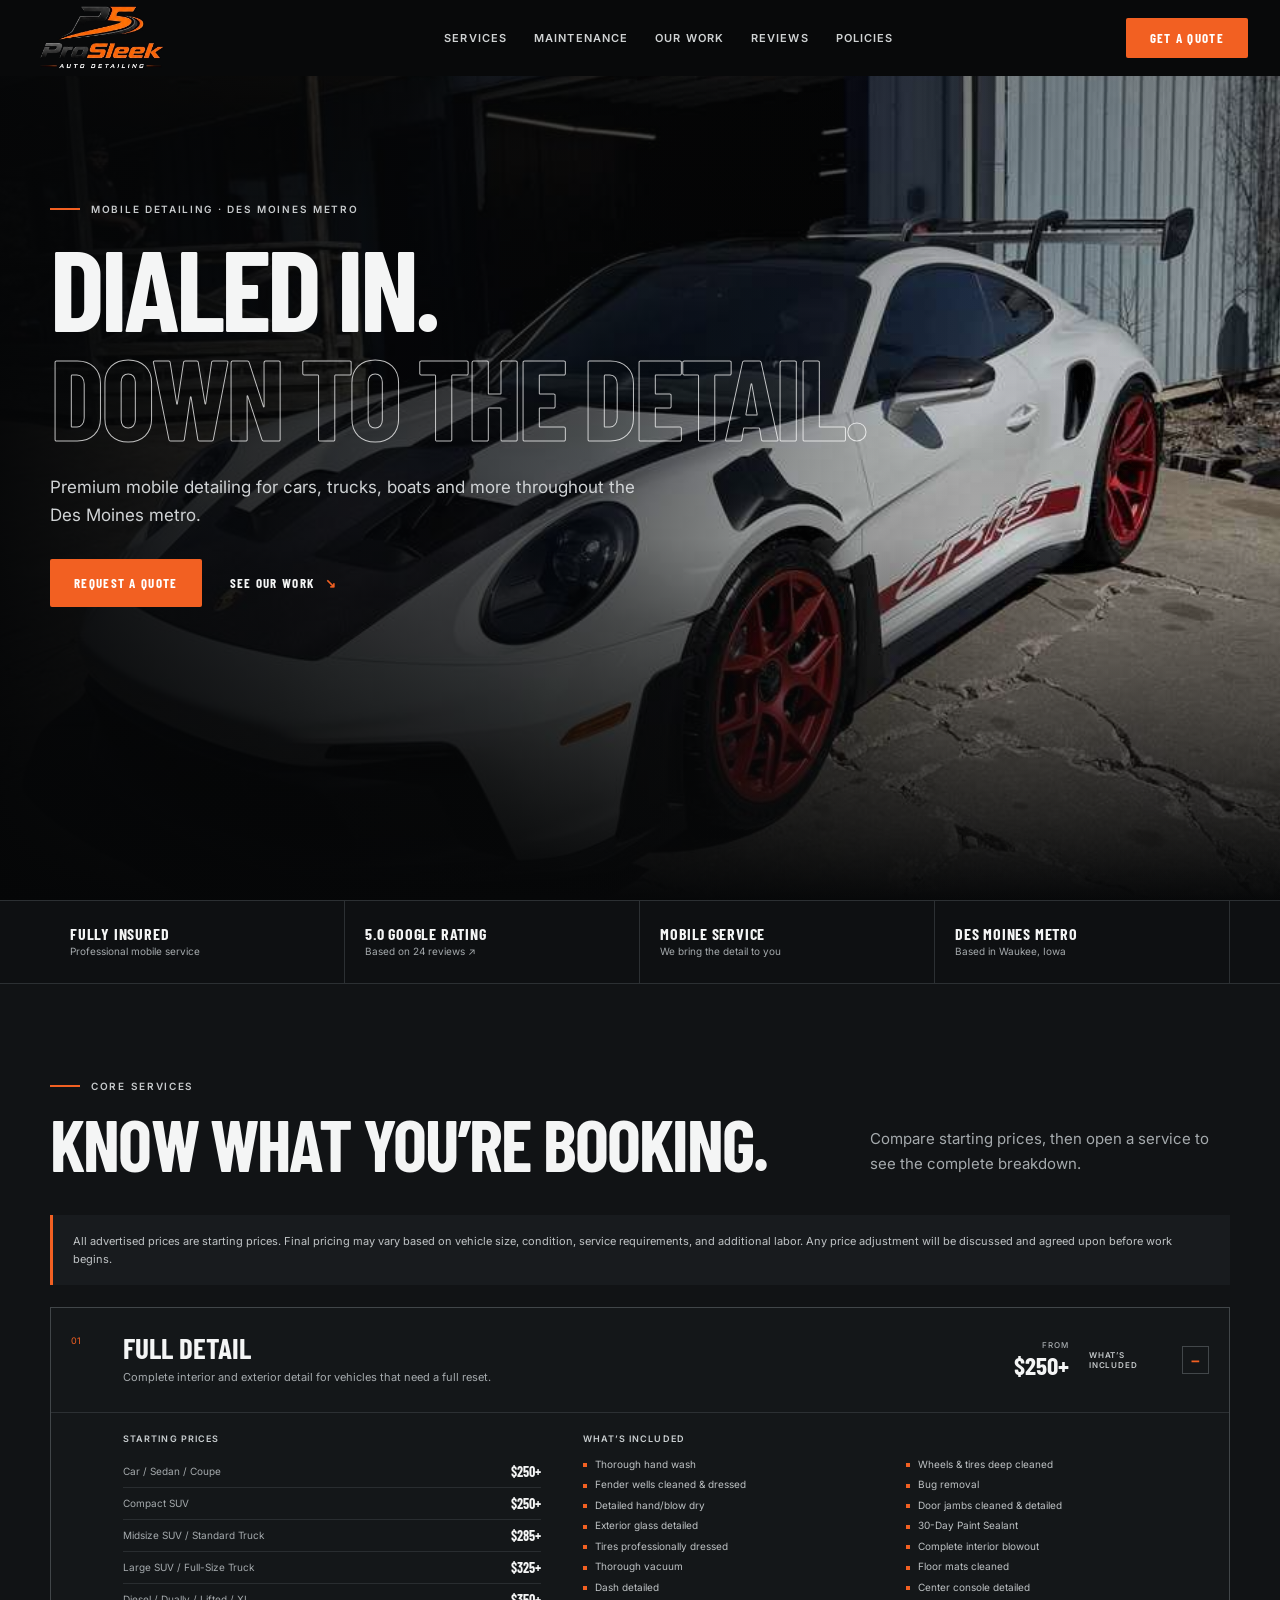
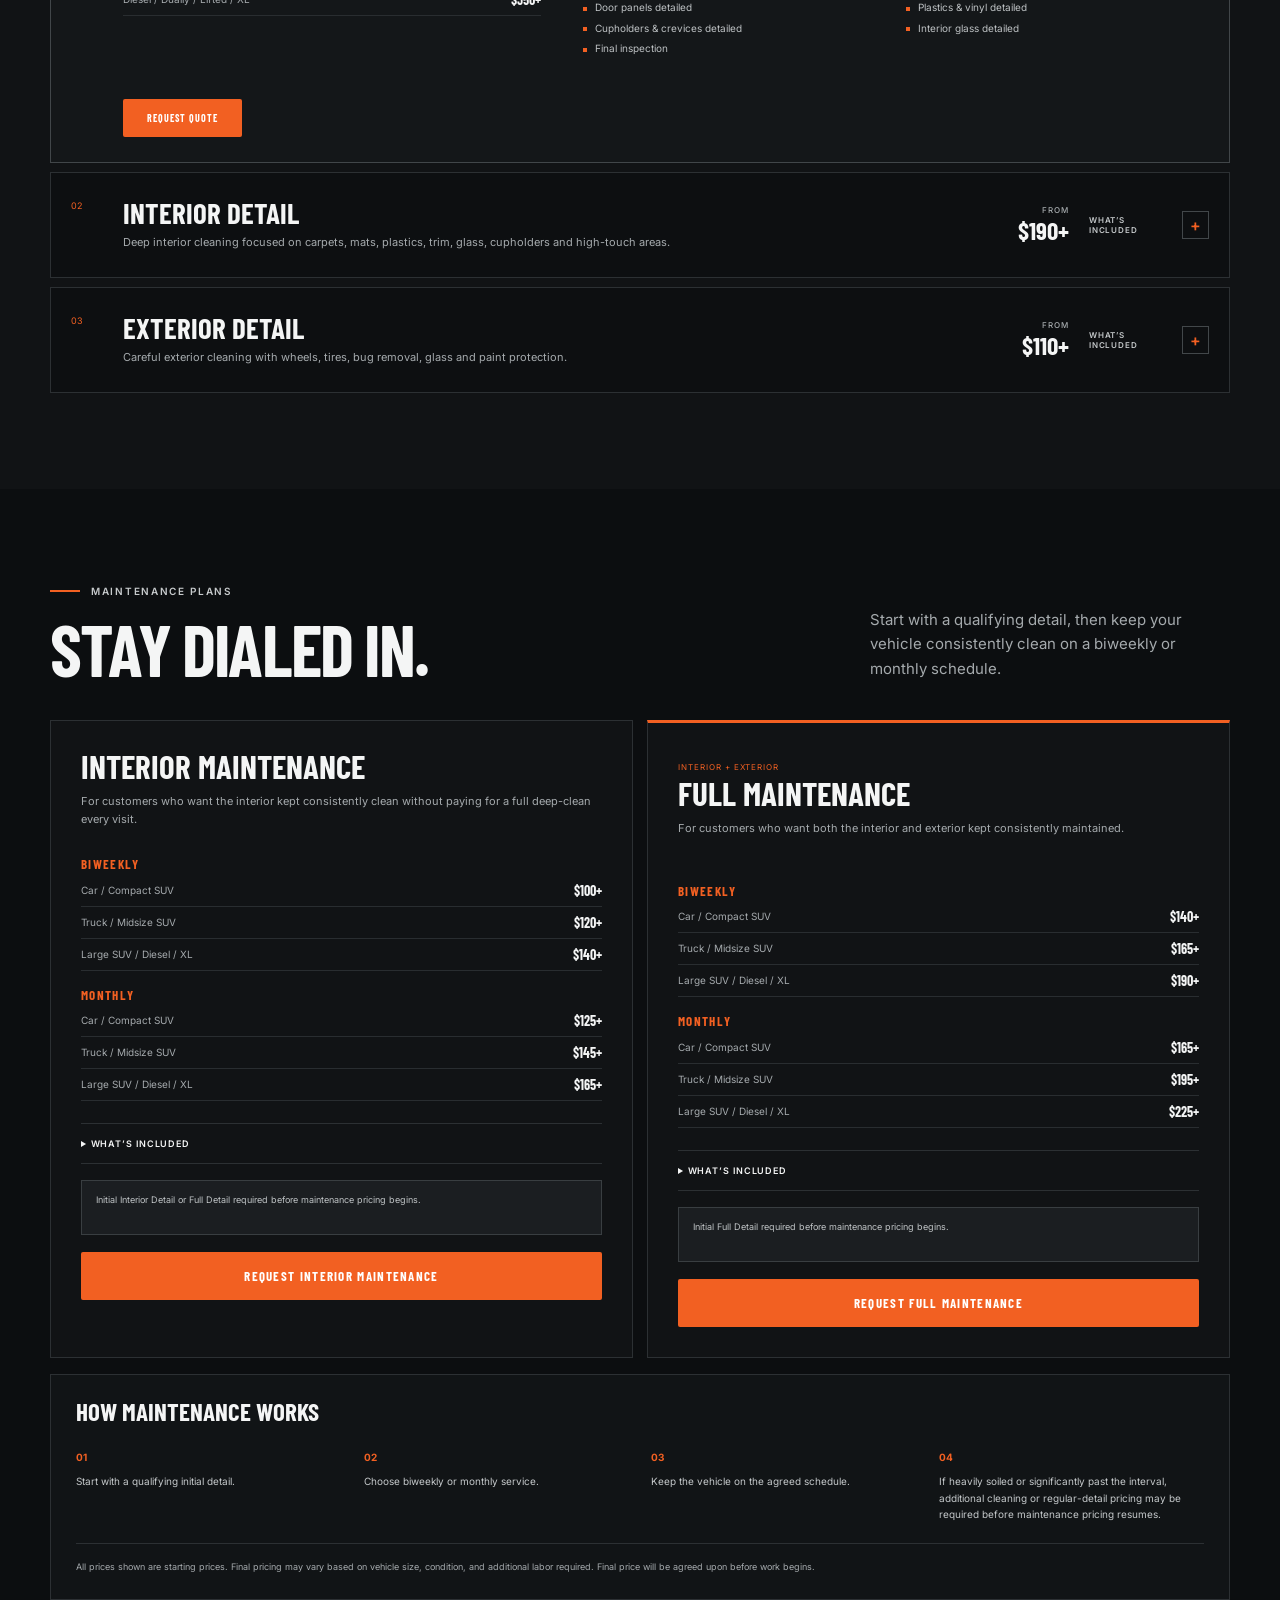
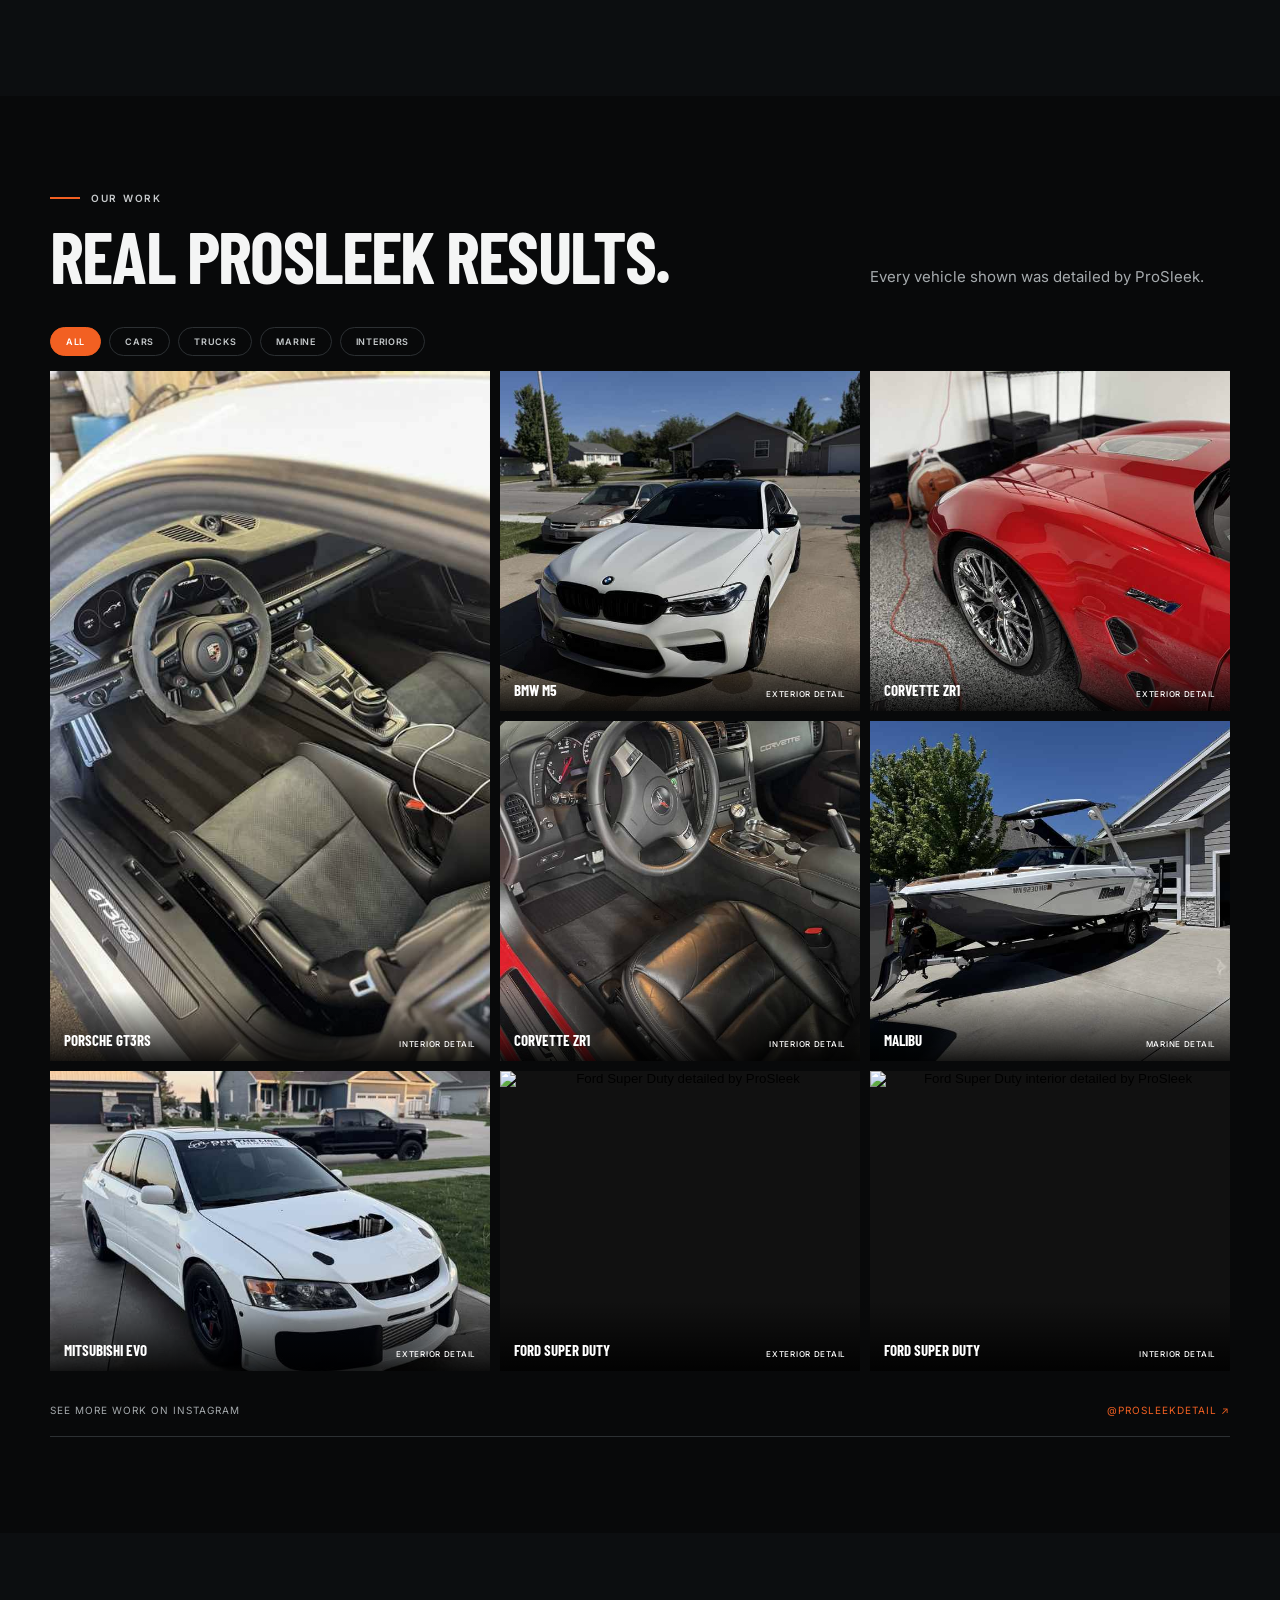
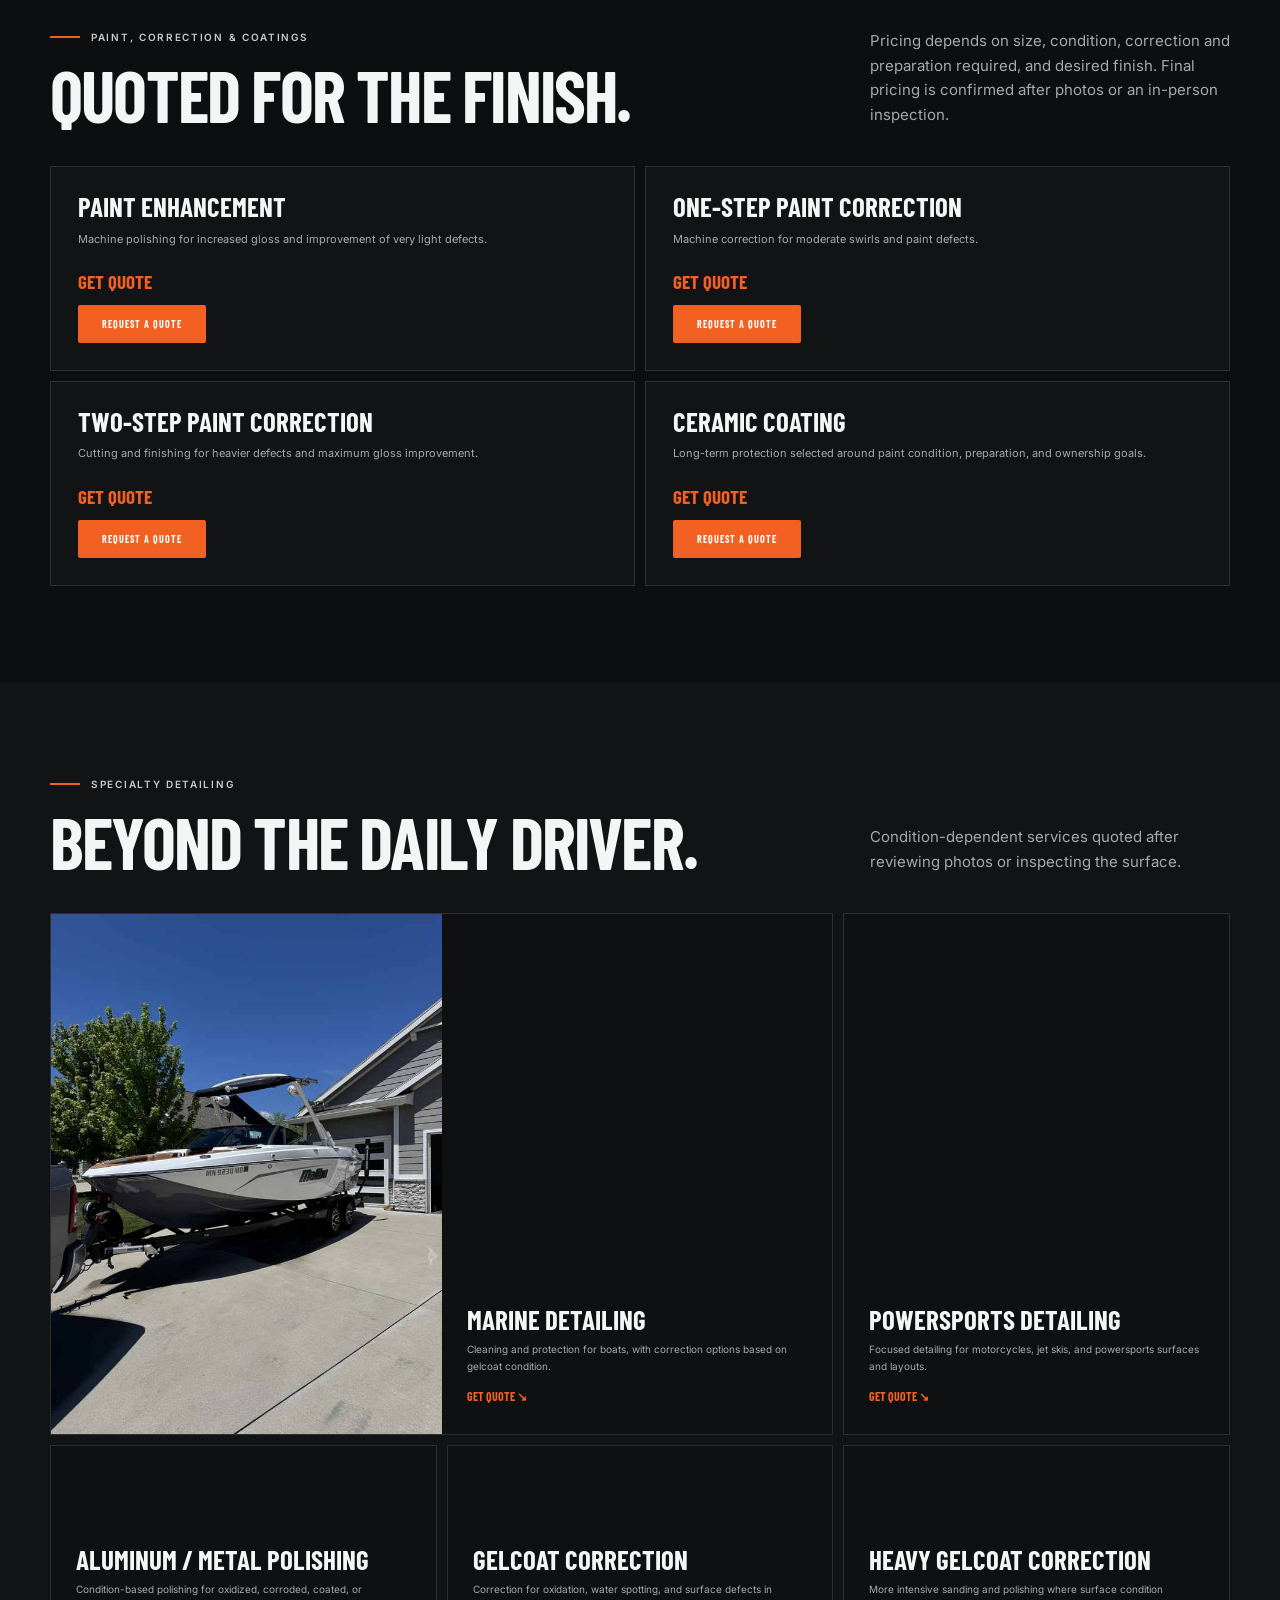
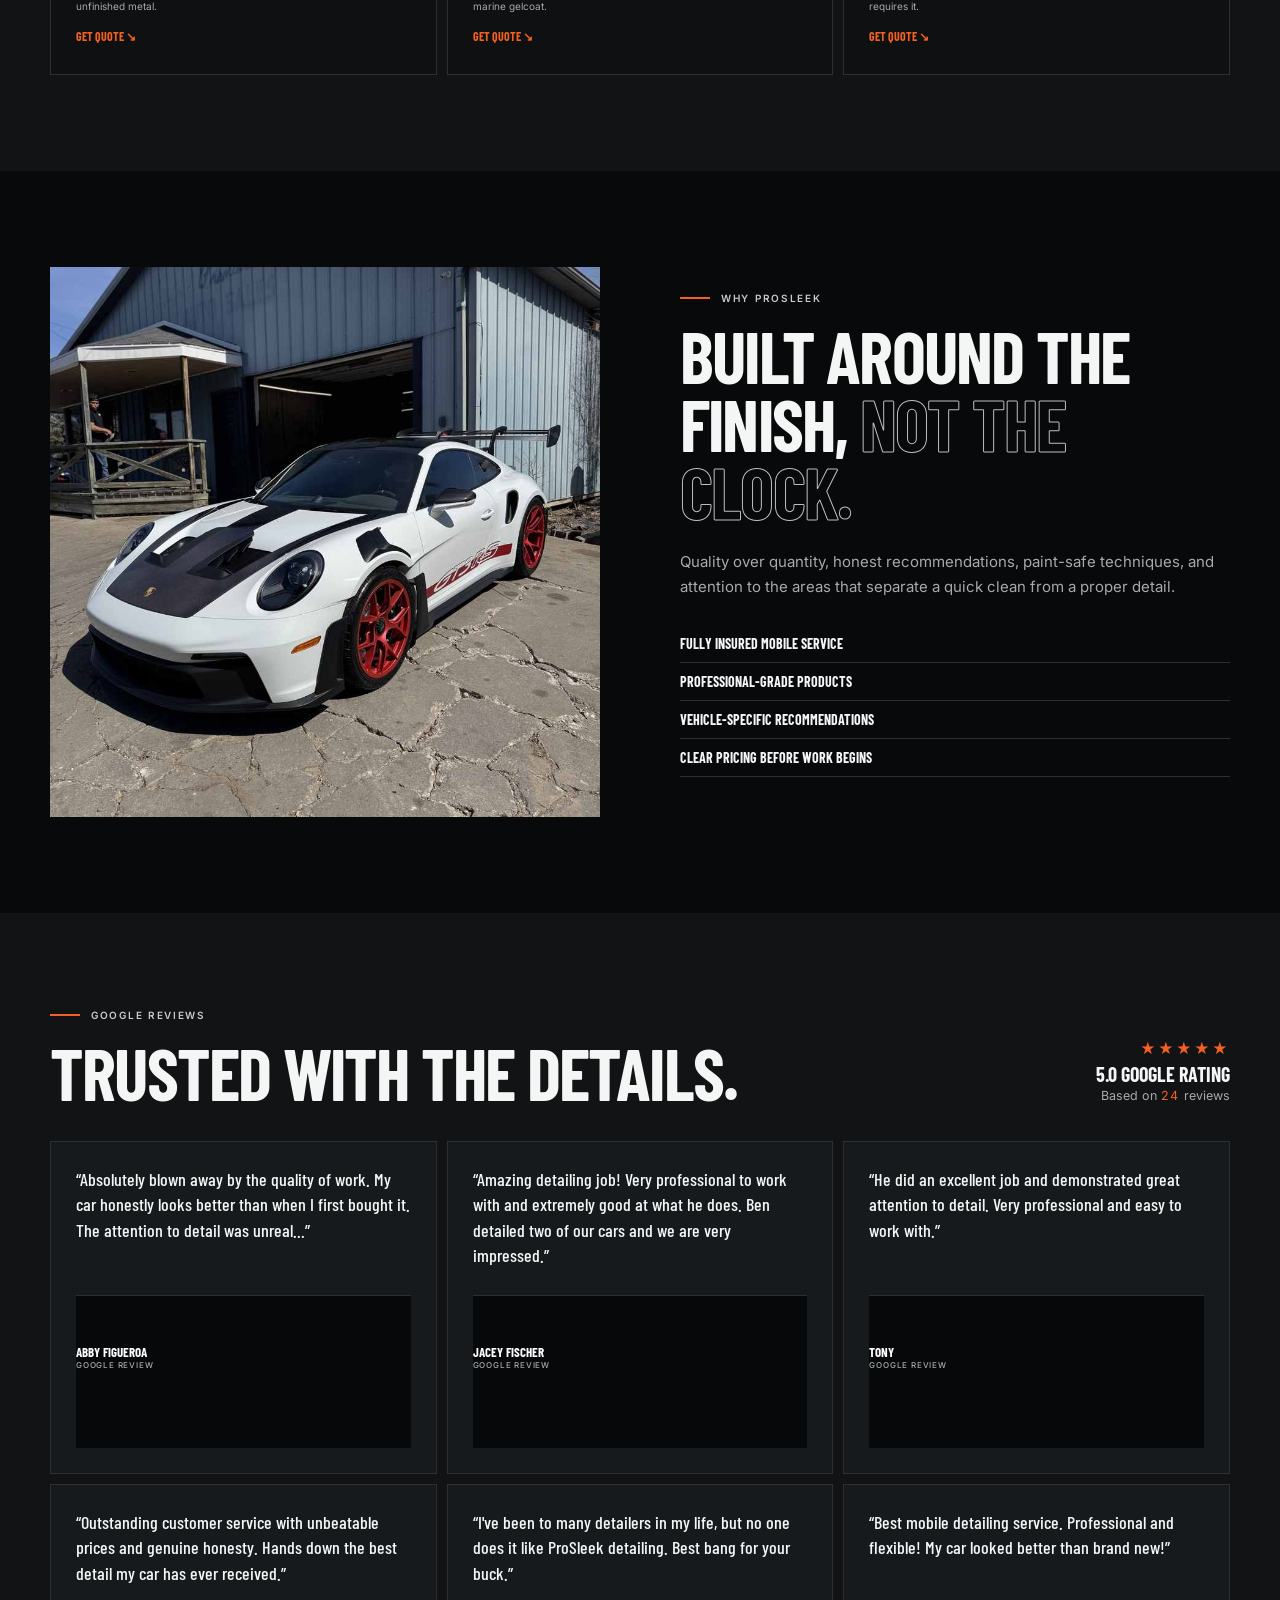
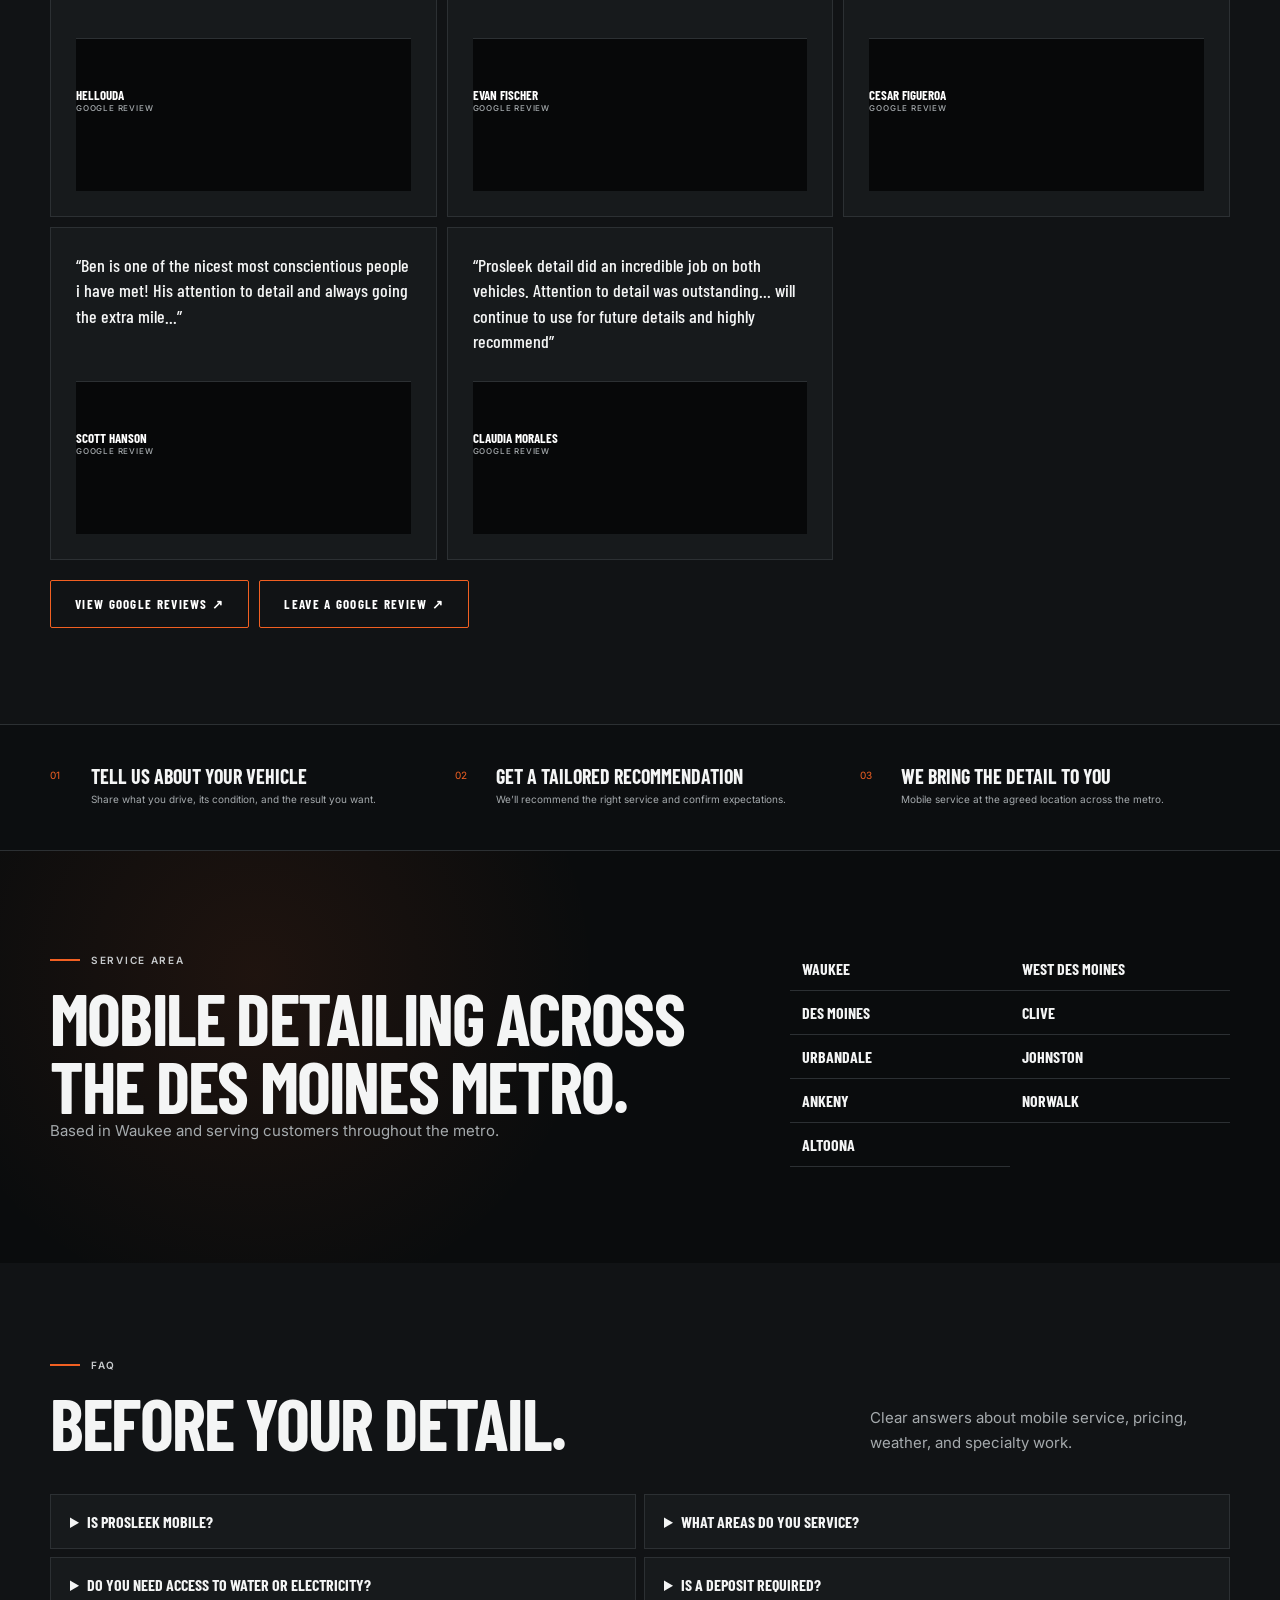
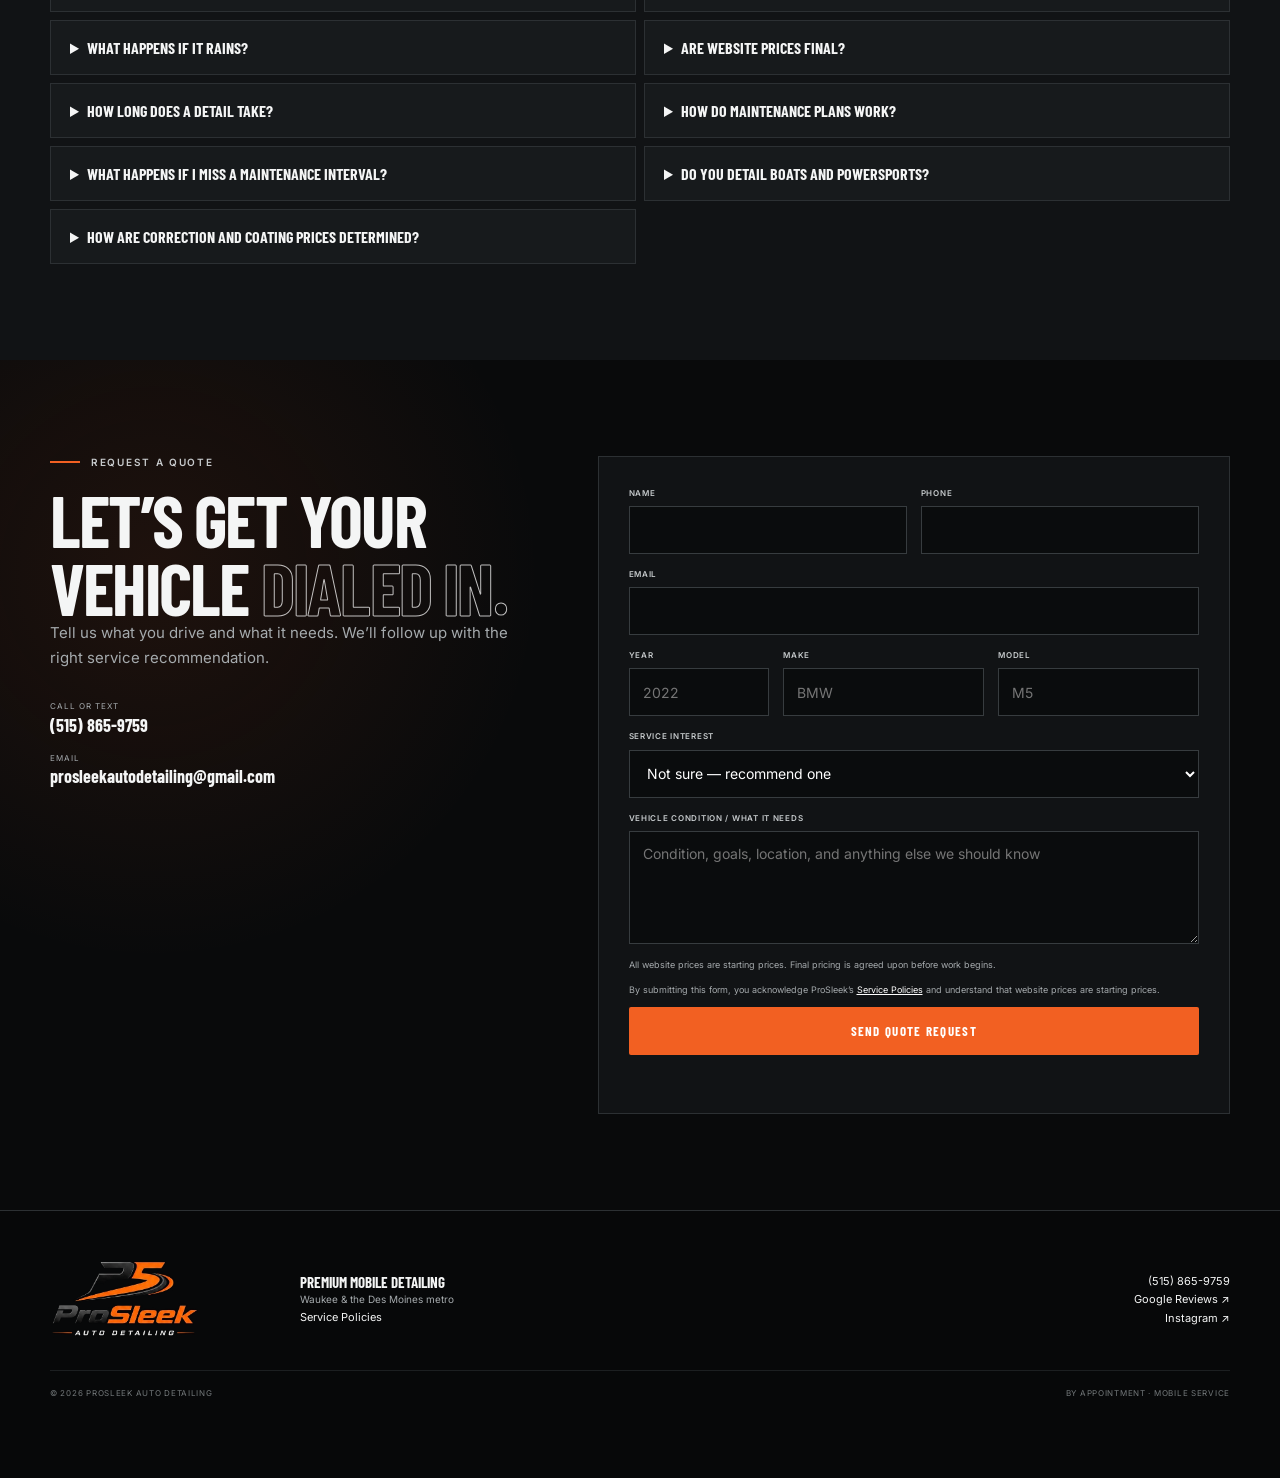
==== commit b832e3f8: "Refine packages reviews gallery and header" ====
--- a/index.html
+++ b/index.html
@@ -1,18 +1,18 @@
 <!doctype html><html lang="en"><head><meta charset="utf-8"><meta name="viewport" content="width=device-width,initial-scale=1,viewport-fit=cover"><title>ProSleek Auto Detailing | Waukee, Iowa</title><meta name="description" content="Premium mobile detailing for cars, trucks, boats and more throughout the Des Moines metro."><meta name="theme-color" content="#08090a"><link rel="preconnect" href="https://fonts.googleapis.com"><link rel="preconnect" href="https://fonts.gstatic.com" crossorigin><link href="https://fonts.googleapis.com/css2?family=Barlow+Condensed:wght@500;600;700;800;900&family=Inter:wght@400;500;600&display=swap" rel="stylesheet"><link rel="stylesheet" href="styles.css"></head><body>
 <a class="skip" href="#main">Skip to content</a><header class="header" data-header><a class="brand" href="#top"><img src="assets/prosleek-logo-transparent.png" alt="ProSleek Auto Detailing"></a><nav class="desktop"><a href="#services">Services</a><a href="#maintenance">Maintenance</a><a href="#work">Our work</a><a href="#reviews">Reviews</a><a href="policies.html">Policies</a></nav><a class="button header-cta" href="#quote">Get a quote</a><button class="menu-button" aria-label="Open menu" aria-expanded="false" data-menu><i></i><i></i></button><nav class="mobile-menu" data-mobile><a href="#services">Services</a><a href="#maintenance">Maintenance</a><a href="#work">Our work</a><a href="#reviews">Reviews</a><a href="#faq">FAQ</a><a href="policies.html">Service policies</a><a href="https://www.instagram.com/prosleekdetail?igsh=cjNlMzR1OHV6Njdq&utm_source=qr" target="_blank" rel="noreferrer">Instagram ↗</a><a href="#quote">Get a quote</a></nav></header>
 <main id="main"><section class="hero" id="top"><div class="hero-photo"></div><div class="hero-overlay"></div><div class="hero-copy shell"><p class="eyebrow"><i></i>Mobile detailing · Des Moines metro</p><h1>Dialed in.<br><em>Down to the detail.</em></h1><p>Premium mobile detailing for cars, trucks, boats and more throughout the Des Moines metro.</p><div class="actions"><a class="button" href="#quote">Request a quote</a><a class="text-link" href="#work">See our work <b>↘</b></a></div></div></section>
-<section class="trust"><div class="shell trust-grid"><div><strong>Fully Insured</strong><span>Professional mobile service</span></div><a href="https://share.google/DAp0gxXuPh62XpCbF" target="_blank" rel="noreferrer"><strong>5.0 Google Rating</strong><span>Based on 16 reviews ↗</span></a><div><strong>Mobile Service</strong><span>We bring the detail to you</span></div><div><strong>Des Moines Metro</strong><span>Based in Waukee, Iowa</span></div></div></section>
+<section class="trust"><div class="shell trust-grid"><div><strong>Fully Insured</strong><span>Professional mobile service</span></div><a href="https://share.google/DAp0gxXuPh62XpCbF" target="_blank" rel="noreferrer"><strong>5.0 Google Rating</strong><span>Based on <span data-google-review-count>24</span> reviews ↗</span></a><div><strong>Mobile Service</strong><span>We bring the detail to you</span></div><div><strong>Des Moines Metro</strong><span>Based in Waukee, Iowa</span></div></div></section>
 <section class="section services" id="services"><div class="shell"><div class="heading"><div><p class="eyebrow"><i></i>Core services</p><h2>Know what you’re booking.</h2></div><p>Compare starting prices, then open a service to see the complete breakdown.</p></div><div class="price-notice">All advertised prices are starting prices. Final pricing may vary based on vehicle size, condition, service requirements, and additional labor. Any price adjustment will be discussed and agreed upon before work begins.</div><div class="service-cards">
-<details class="service-card" open><summary><span>01</span><div><h3>Full Detail</h3><p>Complete interior and exterior detail for vehicles that need a full reset.</p></div><b><small>From</small>$250+</b><em>What’s included</em></summary><div class="service-body"><div class="price-table"><h4>Starting prices</h4><dl><div><dt>Car / Sedan / Coupe</dt><dd>$250+</dd></div><div><dt>Compact SUV</dt><dd>$250+</dd></div><div><dt>Midsize SUV / Standard Truck</dt><dd>$285+</dd></div><div><dt>Large SUV / Full-Size Truck</dt><dd>$325+</dd></div><div><dt>Diesel / Dually / Lifted / XL</dt><dd>$350+</dd></div></dl></div><div class="includes"><h4>What’s included</h4><ul><li>Exterior hand wash</li><li>Wheels and tires cleaned</li><li>Fender wells cleaned</li><li>Bug removal</li><li>Hand dry / blow dry</li><li>Exterior glass</li><li>Spray paint protection</li><li>Tire dressing</li><li>Interior blowout</li><li>Thorough vacuum</li><li>Floor mats cleaned</li><li>Dash cleaned</li><li>Center console cleaned</li><li>Door panels cleaned</li><li>Plastics and vinyl cleaned</li><li>Cupholders and crevices cleaned</li><li>Interior glass</li><li>Final inspection</li></ul></div><a class="button service-quote" data-service="Full Detail" href="#quote">Request quote</a></div></details>
-<details class="service-card"><summary><span>02</span><div><h3>Interior Detail</h3><p>Deep interior cleaning focused on carpets, mats, plastics, trim, glass, cupholders and high-touch areas.</p></div><b><small>From</small>$190+</b><em>What’s included</em></summary><div class="service-body"><div class="price-table"><h4>Starting prices</h4><dl><div><dt>Car / Sedan / Coupe</dt><dd>$190+</dd></div><div><dt>Compact SUV</dt><dd>$200+</dd></div><div><dt>Midsize SUV / Standard Truck</dt><dd>$225+</dd></div><div><dt>Large SUV / Full-Size Truck</dt><dd>$250+</dd></div><div><dt>Diesel / Dually / XL</dt><dd>$275+</dd></div></dl></div><div class="includes"><h4>What’s included</h4><ul><li>Interior blowout</li><li>Thorough vacuum</li><li>Floor mats cleaned</li><li>Dash cleaned</li><li>Center console cleaned</li><li>Door panels cleaned</li><li>Plastics and vinyl cleaned</li><li>Cupholders cleaned</li><li>Crevices cleaned</li><li>Interior glass</li><li>General deep cleaning</li></ul><p class="note">Heavy stains, excessive pet hair, excessive trash, sand, mud, severe neglect, or additional labor may increase the final price.</p></div><a class="button service-quote" data-service="Interior Detail" href="#quote">Request quote</a></div></details>
-<details class="service-card"><summary><span>03</span><div><h3>Exterior Detail</h3><p>Careful exterior cleaning with wheels, tires, bug removal, glass and paint protection.</p></div><b><small>From</small>$110+</b><em>What’s included</em></summary><div class="service-body"><div class="price-table"><h4>Starting prices</h4><dl><div><dt>Car / Sedan / Coupe</dt><dd>$110+</dd></div><div><dt>Compact SUV</dt><dd>$120+</dd></div><div><dt>Midsize SUV / Standard Truck</dt><dd>$140+</dd></div><div><dt>Large SUV / Full-Size Truck</dt><dd>$160+</dd></div><div><dt>Dually / Lifted / XL</dt><dd>$175+</dd></div></dl></div><div class="includes"><h4>What’s included</h4><ul><li>Exterior hand wash</li><li>Wheels and tires cleaned</li><li>Fender wells cleaned</li><li>Bug removal</li><li>Hand dry / blow dry</li><li>Exterior glass</li><li>Spray paint protection</li><li>Tire dressing</li></ul></div><a class="button service-quote" data-service="Exterior Detail" href="#quote">Request quote</a></div></details></div></div></section>
-<section class="section maintenance" id="maintenance"><div class="shell"><div class="heading"><div><p class="eyebrow"><i></i>Maintenance plans</p><h2>Stay dialed in.</h2></div><p>Start with a qualifying detail, then keep your vehicle consistently clean on a biweekly or monthly schedule.</p></div><div class="plan-grid"><article class="plan"><div class="plan-head"><h3>Interior Maintenance</h3><p>For customers who want the interior kept consistently clean without paying for a full deep-clean every visit.</p></div><div class="frequency"><h4>Biweekly</h4><dl><div><dt>Car / Compact SUV</dt><dd>$100+</dd></div><div><dt>Truck / Midsize SUV</dt><dd>$120+</dd></div><div><dt>Large SUV / Diesel / XL</dt><dd>$140+</dd></div></dl></div><div class="frequency"><h4>Monthly</h4><dl><div><dt>Car / Compact SUV</dt><dd>$125+</dd></div><div><dt>Truck / Midsize SUV</dt><dd>$145+</dd></div><div><dt>Large SUV / Diesel / XL</dt><dd>$165+</dd></div></dl></div><details><summary>What’s included</summary><ul><li>Light interior blowout</li><li>Maintenance vacuum</li><li>Floor mats cleaned</li><li>Dash wipe-down</li><li>Center console wipe-down</li><li>Door panel wipe-down</li><li>Cupholders and crevices</li><li>Interior glass</li></ul></details><p class="note">Initial Interior Detail or Full Detail required before maintenance pricing begins.</p><a class="button" data-service="Interior Maintenance" href="#quote">Request interior maintenance</a></article>
-<article class="plan featured"><div class="plan-head"><span>Interior + exterior</span><h3>Full Maintenance</h3><p>For customers who want both the interior and exterior kept consistently maintained.</p></div><div class="frequency"><h4>Biweekly</h4><dl><div><dt>Car / Compact SUV</dt><dd>$140+</dd></div><div><dt>Truck / Midsize SUV</dt><dd>$165+</dd></div><div><dt>Large SUV / Diesel / XL</dt><dd>$190+</dd></div></dl></div><div class="frequency"><h4>Monthly</h4><dl><div><dt>Car / Compact SUV</dt><dd>$165+</dd></div><div><dt>Truck / Midsize SUV</dt><dd>$195+</dd></div><div><dt>Large SUV / Diesel / XL</dt><dd>$225+</dd></div></dl></div><details><summary>What’s included</summary><p>Everything in Interior Maintenance, plus:</p><ul><li>Exterior hand wash</li><li>Wheels and tires cleaned</li><li>Fender wells cleaned</li><li>Exterior glass</li><li>Spray paint protection</li><li>Tire dressing</li></ul></details><p class="note">Initial Full Detail required before maintenance pricing begins.</p><a class="button" data-service="Full Maintenance" href="#quote">Request full maintenance</a></article></div><div class="maintenance-steps"><h3>How maintenance works</h3><ol><li><b>01</b>Start with a qualifying initial detail.</li><li><b>02</b>Choose biweekly or monthly service.</li><li><b>03</b>Keep the vehicle on the agreed schedule.</li><li><b>04</b>If heavily soiled or significantly past the interval, additional cleaning or regular-detail pricing may be required before maintenance pricing resumes.</li></ol><p>All prices shown are starting prices. Final pricing may vary based on vehicle size, condition, and additional labor required. Final price will be agreed upon before work begins.</p></div></div></section>
-<section class="section work" id="work"><div class="shell"><div class="heading"><div><p class="eyebrow"><i></i>Our work</p><h2>Real ProSleek results.</h2></div><p>Every vehicle shown was detailed by ProSleek.</p></div><div class="filter-bar" role="group" aria-label="Filter gallery"><button class="active" data-filter="all">All</button><button data-filter="cars">Cars</button><button data-filter="marine">Marine</button><button data-filter="interiors">Interiors</button></div><div class="gallery"><button class="gallery-item tall" data-category="interiors" data-image="assets/gt3rs-interior.jpg" data-caption="Porsche GT3RS — Interior Detail"><img src="assets/gt3rs-interior.jpg" alt="Detailed Porsche GT3RS interior"><span>Porsche GT3RS <b>Interior Detail</b></span></button><button class="gallery-item" data-category="cars" data-image="assets/bmw-m5.jpg" data-caption="BMW M5 — Exterior Detail"><img src="assets/bmw-m5.jpg" alt="Detailed BMW M5"><span>BMW M5 <b>Exterior Detail</b></span></button><button class="gallery-item" data-category="cars" data-image="assets/corvette-zr1.jpg" data-caption="Corvette ZR1 — Exterior Detail"><img src="assets/corvette-zr1.jpg" alt="Detailed Corvette ZR1"><span>Corvette ZR1 <b>Exterior Detail</b></span></button><button class="gallery-item" data-category="interiors" data-image="assets/zr1-interior.jpg" data-caption="Corvette ZR1 — Interior Detail"><img src="assets/zr1-interior.jpg" alt="Detailed Corvette ZR1 interior"><span>Corvette ZR1 <b>Interior Detail</b></span></button><button class="gallery-item" data-category="marine" data-image="assets/malibu-boat.jpg" data-caption="Malibu — Marine Detail"><img src="assets/malibu-boat.jpg" alt="Detailed Malibu wake boat"><span>Malibu <b>Marine Detail</b></span></button><button class="gallery-item" data-category="cars" data-image="assets/mitsubishi-evo.jpg" data-caption="Mitsubishi EVO — Exterior Detail"><img src="assets/mitsubishi-evo.jpg" alt="Detailed Mitsubishi EVO"><span>Mitsubishi EVO <b>Exterior Detail</b></span></button></div><a class="instagram" href="https://www.instagram.com/prosleekdetail?igsh=cjNlMzR1OHV6Njdq&utm_source=qr" target="_blank" rel="noreferrer">See more work on Instagram <span>@prosleekdetail ↗</span></a></div></section>
+<details class="service-card" open><summary><span>01</span><div><h3>Full Detail</h3><p>Complete interior and exterior detail for vehicles that need a full reset.</p></div><b><small>From</small>$250+</b><em>What’s included</em></summary><div class="service-body"><div class="price-table"><h4>Starting prices</h4><dl><div><dt>Car / Sedan / Coupe</dt><dd>$250+</dd></div><div><dt>Compact SUV</dt><dd>$250+</dd></div><div><dt>Midsize SUV / Standard Truck</dt><dd>$285+</dd></div><div><dt>Large SUV / Full-Size Truck</dt><dd>$325+</dd></div><div><dt>Diesel / Dually / Lifted / XL</dt><dd>$350+</dd></div></dl></div><div class="includes"><h4>What’s included</h4><ul><li>Thorough hand wash</li><li>Wheels &amp; tires deep cleaned</li><li>Fender wells cleaned &amp; dressed</li><li>Bug removal</li><li>Detailed hand/blow dry</li><li>Door jambs cleaned &amp; detailed</li><li>Exterior glass detailed</li><li>30-Day Paint Sealant</li><li>Tires professionally dressed</li><li>Complete interior blowout</li><li>Thorough vacuum</li><li>Floor mats cleaned</li><li>Dash detailed</li><li>Center console detailed</li><li>Door panels detailed</li><li>Plastics &amp; vinyl detailed</li><li>Cupholders &amp; crevices detailed</li><li>Interior glass detailed</li><li>Final inspection</li></ul></div><a class="button service-quote" data-service="Full Detail" href="#quote">Request quote</a></div></details>
+<details class="service-card"><summary><span>02</span><div><h3>Interior Detail</h3><p>Deep interior cleaning focused on carpets, mats, plastics, trim, glass, cupholders and high-touch areas.</p></div><b><small>From</small>$190+</b><em>What’s included</em></summary><div class="service-body"><div class="price-table"><h4>Starting prices</h4><dl><div><dt>Car / Sedan / Coupe</dt><dd>$190+</dd></div><div><dt>Compact SUV</dt><dd>$200+</dd></div><div><dt>Midsize SUV / Standard Truck</dt><dd>$225+</dd></div><div><dt>Large SUV / Full-Size Truck</dt><dd>$250+</dd></div><div><dt>Diesel / Dually / XL</dt><dd>$275+</dd></div></dl></div><div class="includes"><h4>What’s included</h4><ul><li>Complete interior blowout</li><li>Thorough vacuum</li><li>Floor mats cleaned</li><li>Dash detailed</li><li>Center console detailed</li><li>Door panels detailed</li><li>Door jambs cleaned &amp; detailed</li><li>Plastics &amp; vinyl detailed</li><li>Cupholders &amp; crevices detailed</li><li>Interior glass detailed</li><li>General deep cleaning</li></ul><p class="note">Heavy stains, excessive pet hair, excessive trash, sand, mud, severe neglect, or additional labor may increase the final price.</p></div><a class="button service-quote" data-service="Interior Detail" href="#quote">Request quote</a></div></details>
+<details class="service-card"><summary><span>03</span><div><h3>Exterior Detail</h3><p>Careful exterior cleaning with wheels, tires, bug removal, glass and paint protection.</p></div><b><small>From</small>$110+</b><em>What’s included</em></summary><div class="service-body"><div class="price-table"><h4>Starting prices</h4><dl><div><dt>Car / Sedan / Coupe</dt><dd>$110+</dd></div><div><dt>Compact SUV</dt><dd>$120+</dd></div><div><dt>Midsize SUV / Standard Truck</dt><dd>$140+</dd></div><div><dt>Large SUV / Full-Size Truck</dt><dd>$160+</dd></div><div><dt>Dually / Lifted / XL</dt><dd>$175+</dd></div></dl></div><div class="includes"><h4>What’s included</h4><ul><li>Thorough hand wash</li><li>Wheels &amp; tires deep cleaned</li><li>Fender wells cleaned &amp; dressed</li><li>Bug removal</li><li>Detailed hand/blow dry</li><li>Door jambs cleaned &amp; detailed</li><li>Exterior glass detailed</li><li>30-Day Paint Sealant</li><li>Tires professionally dressed</li></ul></div><a class="button service-quote" data-service="Exterior Detail" href="#quote">Request quote</a></div></details></div></div></section>
+<section class="section maintenance" id="maintenance"><div class="shell"><div class="heading"><div><p class="eyebrow"><i></i>Maintenance plans</p><h2>Stay dialed in.</h2></div><p>Start with a qualifying detail, then keep your vehicle consistently clean on a biweekly or monthly schedule.</p></div><div class="plan-grid"><article class="plan"><div class="plan-head"><h3>Interior Maintenance</h3><p>For customers who want the interior kept consistently clean without paying for a full deep-clean every visit.</p></div><div class="frequency"><h4>Biweekly</h4><dl><div><dt>Car / Compact SUV</dt><dd>$100+</dd></div><div><dt>Truck / Midsize SUV</dt><dd>$120+</dd></div><div><dt>Large SUV / Diesel / XL</dt><dd>$140+</dd></div></dl></div><div class="frequency"><h4>Monthly</h4><dl><div><dt>Car / Compact SUV</dt><dd>$125+</dd></div><div><dt>Truck / Midsize SUV</dt><dd>$145+</dd></div><div><dt>Large SUV / Diesel / XL</dt><dd>$165+</dd></div></dl></div><details><summary>What’s included</summary><ul><li>Light interior blowout</li><li>Maintenance vacuum</li><li>Floor mats cleaned</li><li>Dash wipe-down</li><li>Center console wipe-down</li><li>Door panel wipe-down</li><li>Door jambs cleaned &amp; detailed</li><li>Cupholders &amp; crevices detailed</li><li>Interior glass detailed</li></ul></details><p class="note">Initial Interior Detail or Full Detail required before maintenance pricing begins.</p><a class="button" data-service="Interior Maintenance" href="#quote">Request interior maintenance</a></article>
+<article class="plan featured"><div class="plan-head"><span>Interior + exterior</span><h3>Full Maintenance</h3><p>For customers who want both the interior and exterior kept consistently maintained.</p></div><div class="frequency"><h4>Biweekly</h4><dl><div><dt>Car / Compact SUV</dt><dd>$140+</dd></div><div><dt>Truck / Midsize SUV</dt><dd>$165+</dd></div><div><dt>Large SUV / Diesel / XL</dt><dd>$190+</dd></div></dl></div><div class="frequency"><h4>Monthly</h4><dl><div><dt>Car / Compact SUV</dt><dd>$165+</dd></div><div><dt>Truck / Midsize SUV</dt><dd>$195+</dd></div><div><dt>Large SUV / Diesel / XL</dt><dd>$225+</dd></div></dl></div><details><summary>What’s included</summary><p>Everything in Interior Maintenance, plus:</p><ul><li>Thorough hand wash</li><li>Wheels &amp; tires deep cleaned</li><li>Fender wells cleaned &amp; dressed</li><li>Detailed hand/blow dry</li><li>Door jambs cleaned &amp; detailed</li><li>Exterior glass detailed</li><li>30-Day Paint Sealant</li><li>Tires professionally dressed</li></ul></details><p class="note">Initial Full Detail required before maintenance pricing begins.</p><a class="button" data-service="Full Maintenance" href="#quote">Request full maintenance</a></article></div><div class="maintenance-steps"><h3>How maintenance works</h3><ol><li><b>01</b>Start with a qualifying initial detail.</li><li><b>02</b>Choose biweekly or monthly service.</li><li><b>03</b>Keep the vehicle on the agreed schedule.</li><li><b>04</b>If heavily soiled or significantly past the interval, additional cleaning or regular-detail pricing may be required before maintenance pricing resumes.</li></ol><p>All prices shown are starting prices. Final pricing may vary based on vehicle size, condition, and additional labor required. Final price will be agreed upon before work begins.</p></div></div></section>
+<section class="section work" id="work"><div class="shell"><div class="heading"><div><p class="eyebrow"><i></i>Our work</p><h2>Real ProSleek results.</h2></div><p>Every vehicle shown was detailed by ProSleek.</p></div><div class="filter-bar" role="group" aria-label="Filter gallery"><button class="active" data-filter="all">All</button><button data-filter="cars">Cars</button><button data-filter="trucks">Trucks</button><button data-filter="marine">Marine</button><button data-filter="interiors">Interiors</button></div><div class="gallery"><button class="gallery-item tall" data-category="interiors" data-image="assets/gt3rs-interior.jpg" data-caption="Porsche GT3RS — Interior Detail"><img src="assets/gt3rs-interior.jpg" alt="Detailed Porsche GT3RS interior"><span>Porsche GT3RS <b>Interior Detail</b></span></button><button class="gallery-item" data-category="cars" data-image="assets/bmw-m5.jpg" data-caption="BMW M5 — Exterior Detail"><img src="assets/bmw-m5.jpg" alt="Detailed BMW M5"><span>BMW M5 <b>Exterior Detail</b></span></button><button class="gallery-item" data-category="cars" data-image="assets/corvette-zr1.jpg" data-caption="Corvette ZR1 — Exterior Detail"><img src="assets/corvette-zr1.jpg" alt="Detailed Corvette ZR1"><span>Corvette ZR1 <b>Exterior Detail</b></span></button><button class="gallery-item" data-category="interiors" data-image="assets/zr1-interior.jpg" data-caption="Corvette ZR1 — Interior Detail"><img src="assets/zr1-interior.jpg" alt="Detailed Corvette ZR1 interior"><span>Corvette ZR1 <b>Interior Detail</b></span></button><button class="gallery-item" data-category="marine" data-image="assets/malibu-boat.jpg" data-caption="Malibu — Marine Detail"><img src="assets/malibu-boat.jpg" alt="Detailed Malibu wake boat"><span>Malibu <b>Marine Detail</b></span></button><button class="gallery-item" data-category="cars" data-image="assets/mitsubishi-evo.jpg" data-caption="Mitsubishi EVO — Exterior Detail"><img src="assets/mitsubishi-evo.jpg" alt="Detailed Mitsubishi EVO"><span>Mitsubishi EVO <b>Exterior Detail</b></span></button><button class="gallery-item" data-category="trucks" data-image="assets/google-super-duty.webp" data-caption="Ford Super Duty — Exterior Detail"><img src="assets/google-super-duty.webp" alt="Ford Super Duty detailed by ProSleek"><span>Ford Super Duty <b>Exterior Detail</b></span></button><button class="gallery-item" data-category="trucks interiors" data-image="assets/google-truck-interior.webp" data-caption="Ford Super Duty — Interior Detail"><img src="assets/google-truck-interior.webp" alt="Ford Super Duty interior detailed by ProSleek"><span>Ford Super Duty <b>Interior Detail</b></span></button></div><a class="instagram" href="https://www.instagram.com/prosleekdetail?igsh=cjNlMzR1OHV6Njdq&utm_source=qr" target="_blank" rel="noreferrer">See more work on Instagram <span>@prosleekdetail ↗</span></a></div></section>
 <section class="section correction" id="correction"><div class="shell"><div class="heading"><div><p class="eyebrow"><i></i>Paint, correction & coatings</p><h2>Quoted for the finish.</h2></div><p>Pricing depends on size, condition, correction and preparation required, and desired finish. Final pricing is confirmed after photos or an in-person inspection.</p></div><div class="quote-services"><article><h3>Paint Enhancement</h3><p>Machine polishing for increased gloss and improvement of very light defects.</p><strong>Get quote</strong><a class="button" data-service="Paint Enhancement" href="#quote">Request a quote</a></article><article><h3>One-Step Paint Correction</h3><p>Machine correction for moderate swirls and paint defects.</p><strong>Get quote</strong><a class="button" data-service="One-Step Paint Correction" href="#quote">Request a quote</a></article><article><h3>Two-Step Paint Correction</h3><p>Cutting and finishing for heavier defects and maximum gloss improvement.</p><strong>Get quote</strong><a class="button" data-service="Two-Step Paint Correction" href="#quote">Request a quote</a></article><article><h3>Ceramic Coating</h3><p>Long-term protection selected around paint condition, preparation, and ownership goals.</p><strong>Get quote</strong><a class="button" data-service="Ceramic Coating" href="#quote">Request a quote</a></article></div></div></section>
 <section class="section specialty" id="specialty"><div class="shell"><div class="heading"><div><p class="eyebrow"><i></i>Specialty detailing</p><h2>Beyond the daily driver.</h2></div><p>Condition-dependent services quoted after reviewing photos or inspecting the surface.</p></div><div class="specialty-grid"><article class="with-photo"><img src="assets/malibu-boat.jpg" alt="Malibu boat detailed by ProSleek"><div><h3>Marine Detailing</h3><p>Cleaning and protection for boats, with correction options based on gelcoat condition.</p><a data-service="Marine Detailing" href="#quote">Get quote ↘</a></div></article><article><div><h3>Powersports Detailing</h3><p>Focused detailing for motorcycles, jet skis, and powersports surfaces and layouts.</p><a data-service="Powersports Detailing" href="#quote">Get quote ↘</a></div></article><article><div><h3>Aluminum / Metal Polishing</h3><p>Condition-based polishing for oxidized, corroded, coated, or unfinished metal.</p><a data-service="Aluminum / Metal Polishing" href="#quote">Get quote ↘</a></div></article><article><div><h3>Gelcoat Correction</h3><p>Correction for oxidation, water spotting, and surface defects in marine gelcoat.</p><a data-service="Gelcoat Correction" href="#quote">Get quote ↘</a></div></article><article><div><h3>Heavy Gelcoat Correction</h3><p>More intensive sanding and polishing where surface condition requires it.</p><a data-service="Heavy Gelcoat Correction" href="#quote">Get quote ↘</a></div></article></div></div></section>
 <section class="section why" id="about"><div class="shell why-grid"><div class="why-photo"><img src="assets/gt3rs-hero.jpg" alt="Porsche GT3RS detailed by ProSleek"></div><div><p class="eyebrow"><i></i>Why ProSleek</p><h2>Built around the finish, <em>not the clock.</em></h2><p>Quality over quantity, honest recommendations, paint-safe techniques, and attention to the areas that separate a quick clean from a proper detail.</p><ul><li>Fully insured mobile service</li><li>Professional-grade products</li><li>Vehicle-specific recommendations</li><li>Clear pricing before work begins</li></ul></div></div></section>
-<section class="section reviews" id="reviews"><div class="shell"><div class="review-heading"><div><p class="eyebrow"><i></i>Google reviews</p><h2>Trusted with the details.</h2></div><div class="rating"><span>★★★★★</span><strong>5.0 Google Rating</strong><small>Based on 16 reviews</small></div></div><div class="review-grid"><blockquote><p>“Absolutely blown away by the quality of work. My car honestly looks better than when I first bought it. The attention to detail was unreal...”</p><footer>Abby Figueroa <span>Google Review</span></footer></blockquote><blockquote><p>“Amazing detailing job! Very professional to work with and extremely good at what he does. Ben detailed two of our cars and we are very impressed.”</p><footer>Jacey Fischer <span>Google Review</span></footer></blockquote><blockquote><p>“He did an excellent job and demonstrated great attention to detail. Very professional and easy to work with.”</p><footer>Tony <span>Google Review</span></footer></blockquote><blockquote><p>“Outstanding customer service with unbeatable prices and genuine honesty. Hands down the best detail my car has ever received.”</p><footer>Hellouda <span>Google Review</span></footer></blockquote><blockquote><p>“I've been to many detailers in my life, but no one does it like ProSleek detailing. Best bang for your buck.”</p><footer>Evan Fischer <span>Google Review</span></footer></blockquote><blockquote><p>“Best mobile detailing service. Professional and flexible! My car looked better than brand new!”</p><footer>Cesar Figueroa <span>Google Review</span></footer></blockquote></div><a class="button outline" href="https://share.google/DAp0gxXuPh62XpCbF" target="_blank" rel="noreferrer">View Google reviews ↗</a></div></section>
+<section class="section reviews" id="reviews"><div class="shell"><div class="review-heading"><div><p class="eyebrow"><i></i>Google reviews</p><h2>Trusted with the details.</h2></div><div class="rating"><span>★★★★★</span><strong>5.0 Google Rating</strong><small>Based on <span data-google-review-count>24</span> reviews</small></div></div><div class="review-grid"><blockquote><p>“Absolutely blown away by the quality of work. My car honestly looks better than when I first bought it. The attention to detail was unreal...”</p><footer>Abby Figueroa <span>Google Review</span></footer></blockquote><blockquote><p>“Amazing detailing job! Very professional to work with and extremely good at what he does. Ben detailed two of our cars and we are very impressed.”</p><footer>Jacey Fischer <span>Google Review</span></footer></blockquote><blockquote><p>“He did an excellent job and demonstrated great attention to detail. Very professional and easy to work with.”</p><footer>Tony <span>Google Review</span></footer></blockquote><blockquote><p>“Outstanding customer service with unbeatable prices and genuine honesty. Hands down the best detail my car has ever received.”</p><footer>Hellouda <span>Google Review</span></footer></blockquote><blockquote><p>“I've been to many detailers in my life, but no one does it like ProSleek detailing. Best bang for your buck.”</p><footer>Evan Fischer <span>Google Review</span></footer></blockquote><blockquote><p>“Best mobile detailing service. Professional and flexible! My car looked better than brand new!”</p><footer>Cesar Figueroa <span>Google Review</span></footer></blockquote><blockquote><p>“Ben is one of the nicest most conscientious people i have met! His attention to detail and always going the extra mile...”</p><footer>Scott Hanson <span>Google Review</span></footer></blockquote><blockquote><p>“Prosleek detail did an incredible job on both vehicles. Attention to detail was outstanding... will continue to use for future details and highly recommend”</p><footer>Claudia Morales <span>Google Review</span></footer></blockquote></div><div class="review-actions"><a class="button outline" href="https://share.google/DAp0gxXuPh62XpCbF" target="_blank" rel="noreferrer">View Google reviews ↗</a><a class="button outline" href="https://g.page/r/CTS16tk9ZWNCEAE/review" target="_blank" rel="noreferrer">Leave a Google review ↗</a></div></div></section>
 <section class="process"><div class="shell process-grid"><div><span>01</span><h3>Tell Us About Your Vehicle</h3><p>Share what you drive, its condition, and the result you want.</p></div><div><span>02</span><h3>Get a Tailored Recommendation</h3><p>We’ll recommend the right service and confirm expectations.</p></div><div><span>03</span><h3>We Bring the Detail to You</h3><p>Mobile service at the agreed location across the metro.</p></div></div></section>
 <section class="section service-area"><div class="shell area-grid"><div><p class="eyebrow"><i></i>Service area</p><h2>Mobile detailing across the Des Moines metro.</h2><p>Based in Waukee and serving customers throughout the metro.</p></div><ul><li>Waukee</li><li>West Des Moines</li><li>Des Moines</li><li>Clive</li><li>Urbandale</li><li>Johnston</li><li>Ankeny</li><li>Norwalk</li><li>Altoona</li></ul></div></section>
 <section class="section faq" id="faq"><div class="shell"><div class="heading"><div><p class="eyebrow"><i></i>FAQ</p><h2>Before your detail.</h2></div><p>Clear answers about mobile service, pricing, weather, and specialty work.</p></div><div class="faq-list"><details><summary>Is ProSleek mobile?</summary><p>Yes. ProSleek provides mobile detailing at an agreed safe and legal service location.</p></details><details><summary>What areas do you service?</summary><p>Waukee and the Des Moines metro, including West Des Moines, Des Moines, Clive, Urbandale, Johnston, Ankeny, Norwalk, and Altoona.</p></details><details><summary>Do you need access to water or electricity?</summary><p>Access may be required depending on the service and mobile setup. Requirements are confirmed before the appointment.</p></details><details><summary>Is a deposit required?</summary><p>Standard appointments may require a $50 deposit. Large, specialty, marine, coating, correction, fleet, or high-value work may require a larger custom deposit agreed upon before booking.</p></details><details><summary>What happens if it rains?</summary><p>Rain, storms, extreme temperatures, or unsafe weather may require rescheduling. Weather rescheduling initiated by ProSleek transfers the deposit to the new appointment.</p></details><details><summary>Are website prices final?</summary><p>No. Advertised prices are starting prices. Any adjustment for size, condition, service requirements, or added labor is discussed and agreed upon before work begins.</p></details><details><summary>How long does a detail take?</summary><p>Timing depends on the selected service, vehicle size, condition, and additional work. ProSleek will provide expectations when reviewing the request.</p></details><details><summary>How do maintenance plans work?</summary><p>Begin with a qualifying initial detail, choose a biweekly or monthly interval, and keep the vehicle on the agreed schedule.</p></details><details><summary>What happens if I miss a maintenance interval?</summary><p>If the vehicle becomes heavily soiled or significantly exceeds the interval, added cleaning or regular-detail pricing may apply before maintenance pricing resumes.</p></details><details><summary>Do you detail boats and powersports?</summary><p>Yes. Marine, motorcycle, jet ski, and other powersports services are quoted based on size, layout, access, and condition.</p></details><details><summary>How are correction and coating prices determined?</summary><p>Pricing depends on paint or surface condition, size, correction and preparation required, desired finish, and coating selected. Photos or an in-person inspection may be required.</p></details></div></div></section>
--- a/styles.css
+++ b/styles.css
@@ -2,4 +2,11 @@
 @media(max-width:900px){html{scroll-padding-top:68px}body{padding-bottom:calc(58px + env(safe-area-inset-bottom))}.shell{width:min(680px,calc(100% - 30px))}.section{padding:72px 0}.header{height:68px;padding:0 15px;grid-template-columns:1fr auto;padding-top:env(safe-area-inset-top)}.brand{width:122px;height:60px}.desktop,.header-cta{display:none}.menu-button{display:flex;width:42px;height:42px;padding:11px 9px;border:1px solid var(--line);background:transparent;flex-direction:column;justify-content:center;gap:7px}.menu-button i{width:100%;height:1px;background:#fff}.header.open .menu-button i:first-child{transform:translateY(4px) rotate(45deg)}.header.open .menu-button i:last-child{transform:translateY(-4px) rotate(-45deg)}.mobile-menu{position:fixed;visibility:hidden;opacity:0;pointer-events:none;top:calc(68px + env(safe-area-inset-top));left:0;right:0;height:calc(100svh - 68px - env(safe-area-inset-top));padding:30px 18px;background:#08090a;display:flex;flex-direction:column;overflow:auto}.header.open .mobile-menu{visibility:visible;opacity:1;pointer-events:auto}.mobile-menu a{padding:12px;border-bottom:1px solid var(--line);font:700 27px var(--cond)}.hero{min-height:650px}.hero-photo{background-position:62% center}.hero-overlay{background:linear-gradient(0deg,#08090a,rgba(8,9,10,.9) 30%,rgba(8,9,10,.16) 76%,rgba(8,9,10,.5))}.hero-copy{padding-bottom:60px}.hero h1{font-size:clamp(56px,17vw,82px)}.hero-copy>p:not(.eyebrow){max-width:470px;font-size:13px}.trust-grid{grid-template-columns:1fr 1fr}.trust-grid>div,.trust-grid>a{padding:17px 12px}.heading{grid-template-columns:1fr;gap:20px;margin-bottom:28px}.service-card summary{grid-template-columns:24px 1fr 84px;gap:10px;min-height:120px;padding:15px 12px}.service-card summary h3{font-size:24px}.service-card summary p{font-size:9px}.service-card summary>b{font-size:20px}.service-card summary>em{grid-column:2/4;justify-content:flex-start}.service-card summary>em:after{order:-1}.service-body{grid-template-columns:1fr 1fr;gap:25px;padding:0 14px 20px 46px}.plan-grid{grid-template-columns:1fr}.plan-head p{min-height:0}.maintenance-steps ol{grid-template-columns:1fr 1fr}.gallery{grid-template-columns:1fr 1fr;grid-template-rows:420px repeat(2,240px)}.gallery-item.tall{grid-column:1/3;grid-row:auto}.quote-services{grid-template-columns:1fr 1fr}.specialty-grid{grid-template-columns:1fr 1fr}.specialty-grid .with-photo{grid-column:1/3}.why-grid,.area-grid,.quote-grid{grid-template-columns:1fr;gap:45px}.why-photo{height:480px}.review-grid{grid-template-columns:1fr 1fr}.review-grid blockquote p{min-height:100px}.faq-list{grid-template-columns:1fr}.footer-main{grid-template-columns:160px 1fr}.footer-main>div:last-child{grid-column:1/3;align-items:flex-start}.mobile-cta{position:fixed;z-index:90;right:0;bottom:0;left:0;height:calc(58px + env(safe-area-inset-bottom));padding-bottom:env(safe-area-inset-bottom);display:grid;grid-template-columns:1fr 1fr;border-top:1px solid var(--line);background:#101214}.mobile-cta a{display:flex;align-items:center;justify-content:center;text-decoration:none;text-transform:uppercase;letter-spacing:.1em;font:700 13px var(--cond)}.mobile-cta a:last-child{background:var(--orange)}.policy-content{grid-template-columns:1fr;gap:30px;padding-block:50px}.policy-content aside{position:static}.policy-content aside nav{display:grid;grid-template-columns:1fr 1fr}.policy-page body{padding-bottom:0}}
 @media(max-width:560px){.shell{width:calc(100% - 24px)}.section{padding:58px 0}h2{font-size:43px}.hero{min-height:620px}.hero-copy{padding-bottom:48px}.actions{gap:18px}.actions .button{padding:0 18px}.trust strong{font-size:13px}.trust span{font-size:8px}.service-body{grid-template-columns:1fr;gap:0}.includes ul,.plan details ul{grid-template-columns:1fr}.plan{padding:22px 17px}.maintenance-steps{padding:20px 16px}.maintenance-steps ol{grid-template-columns:1fr}.filter-bar{overflow-x:auto;padding-bottom:4px}.filter-bar button{flex:0 0 auto}.gallery{grid-template-rows:360px repeat(2,190px);gap:7px}.gallery-item span{padding:35px 8px 8px;font-size:12px}.gallery-item b{display:none}.quote-services{grid-template-columns:1fr}.specialty-grid{grid-template-columns:1fr}.specialty-grid .with-photo{grid-column:auto;grid-template-columns:1fr}.specialty-grid .with-photo img{height:250px}.why-photo{height:420px}.review-heading{align-items:flex-start;flex-direction:column;gap:20px}.rating{align-items:flex-start}.review-grid{grid-template-columns:1fr}.review-grid blockquote p{min-height:0}.process-grid{grid-template-columns:1fr;gap:22px}.area-grid ul{grid-template-columns:1fr 1fr}.form-row,.form-row.three{grid-template-columns:1fr}.footer-main{grid-template-columns:1fr;gap:18px}.footer-main>div:last-child{grid-column:auto}.copyright{gap:15px}.copyright span:last-child{text-align:right}.policy-hero{padding-top:120px}.policy-content aside nav{grid-template-columns:1fr}.policy-contact{align-items:flex-start;flex-direction:column}}
 @media(max-width:340px){.header{padding-inline:10px}.brand{width:108px}.hero h1{font-size:52px}.button{padding-inline:16px}.service-card summary{grid-template-columns:20px 1fr 70px}.service-card summary h3{font-size:21px}.service-card summary p{font-size:8px}.service-body{padding-left:40px}.gallery{grid-template-rows:320px repeat(2,165px)}.area-grid ul{grid-template-columns:1fr}}
+
+/* Keep the fixed header and iPhone safe area on one continuous surface. */
+.header,.header.scrolled,.header.open{top:0;border:0;background:var(--bg);box-shadow:none}
+.gallery{grid-auto-rows:300px}
+.review-actions{display:flex;flex-wrap:wrap;gap:10px}.review-actions .outline{margin-top:20px}
+@media(max-width:900px){.header{height:calc(68px + env(safe-area-inset-top));padding-top:env(safe-area-inset-top)}.gallery{grid-auto-rows:240px}}
+@media(max-width:560px){.gallery{grid-auto-rows:190px}.review-actions{align-items:stretch;flex-direction:column}.review-actions .button{width:100%;margin-top:0}.review-actions .button:first-child{margin-top:20px}}
 @media(prefers-reduced-motion:reduce){html{scroll-behavior:auto}*,*:before,*:after{transition:none!important}}
